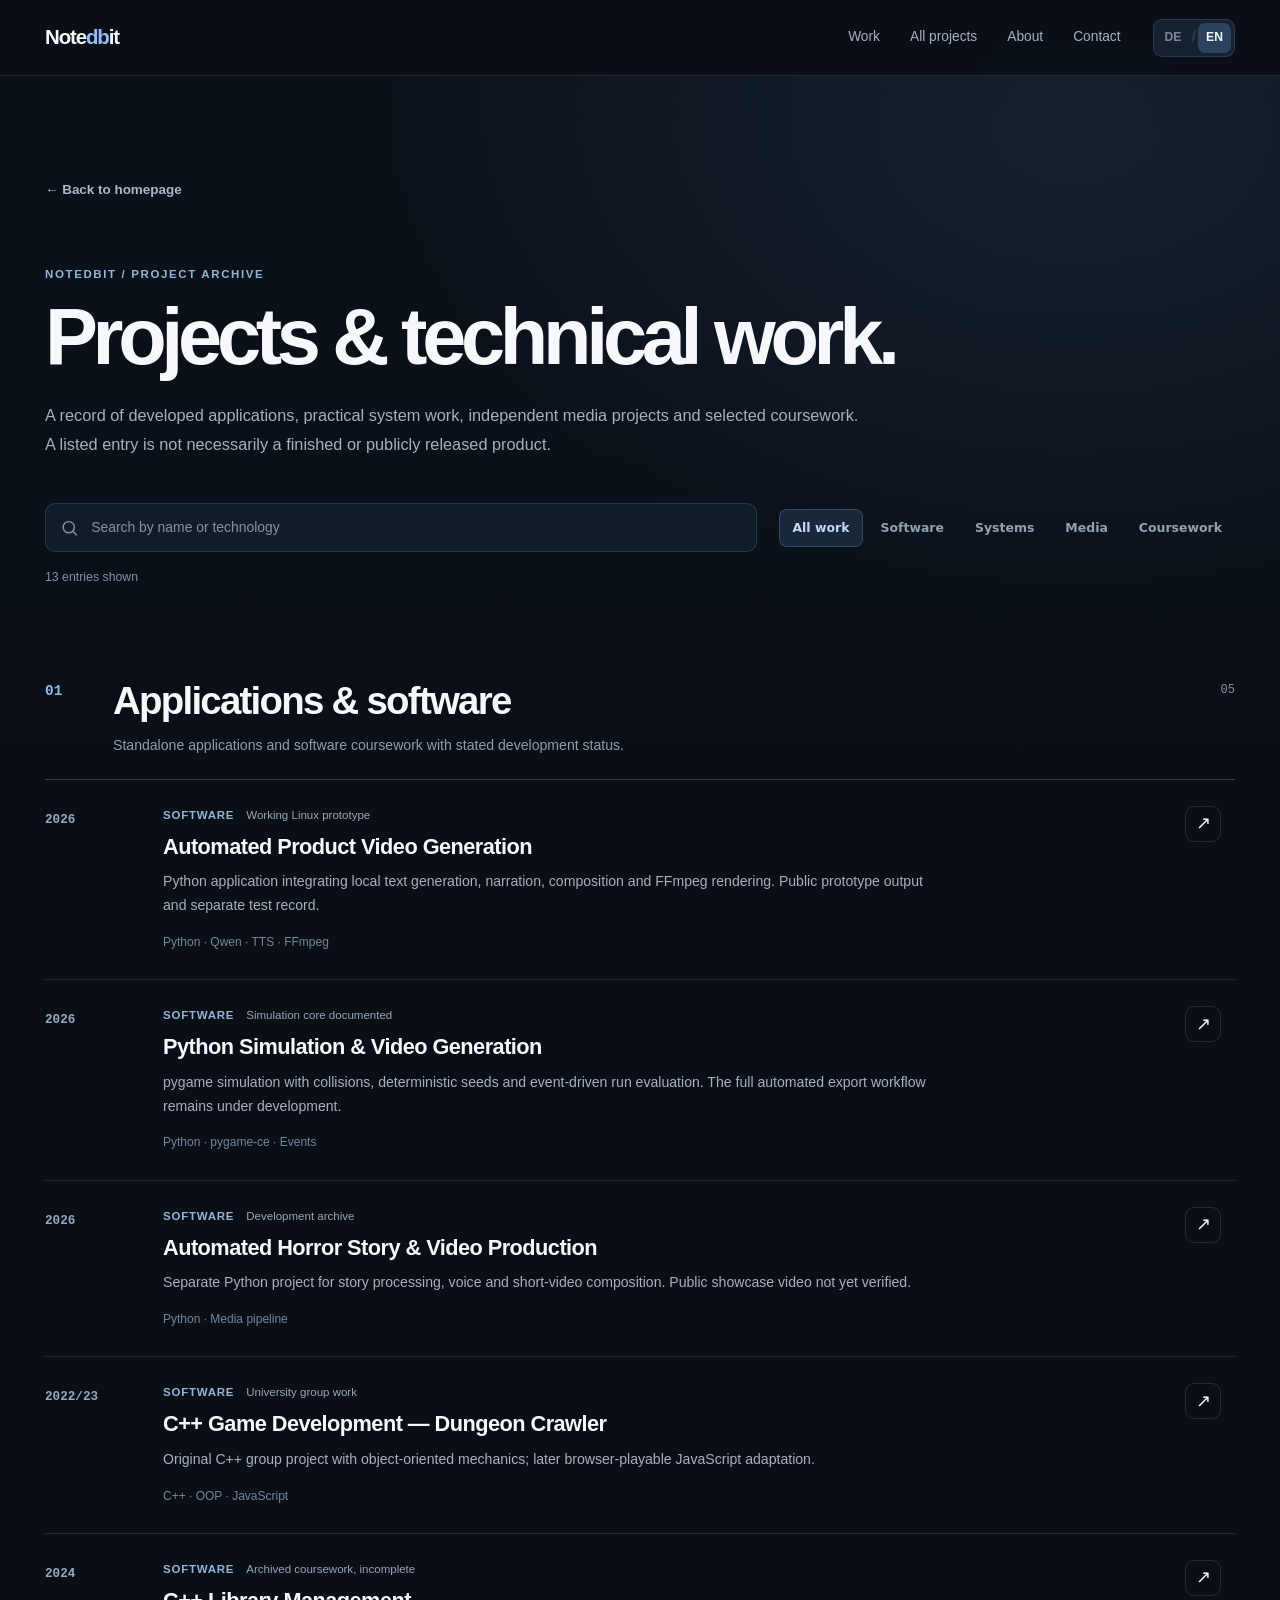
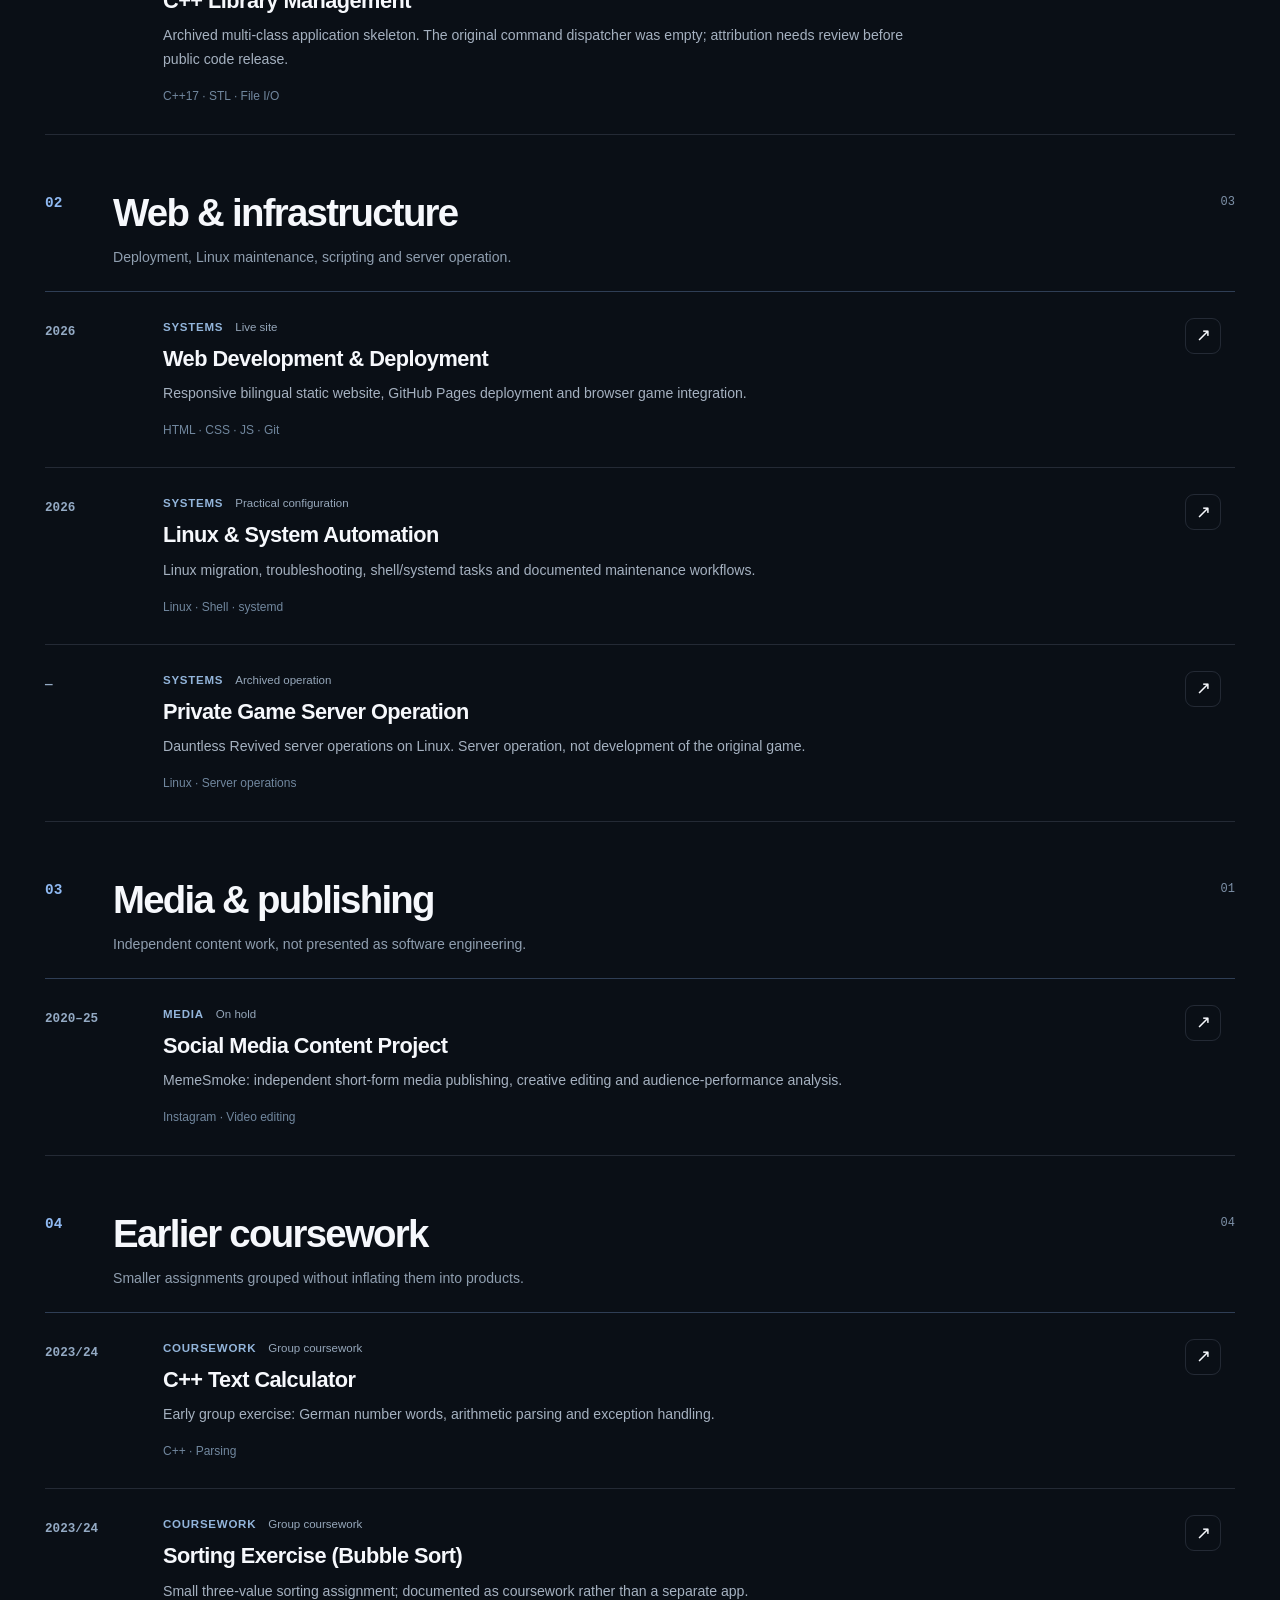
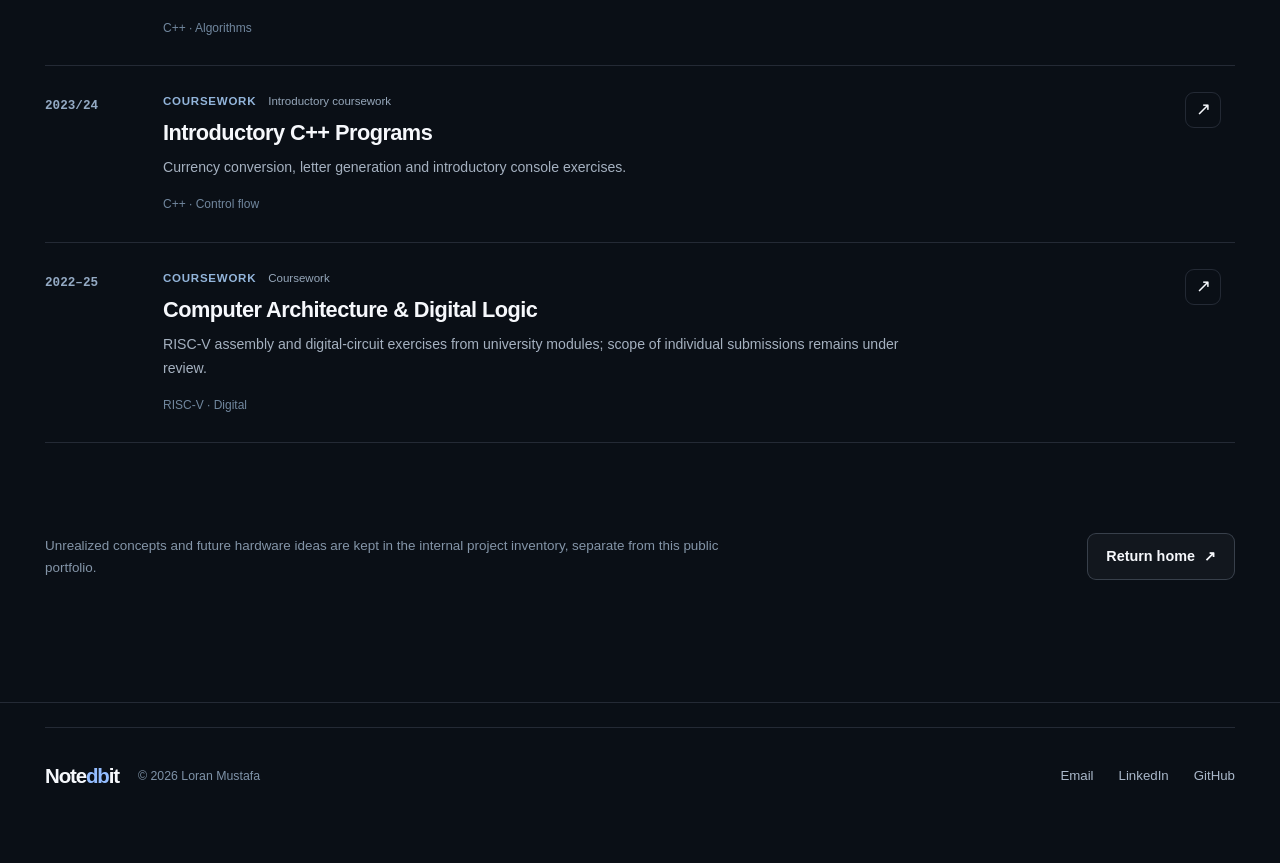
==== projects/index.html @ 2501fd31 "Add files via upload" ====
<!doctype html><html lang="en"><head><meta charset="utf-8"><meta name="viewport" content="width=device-width,initial-scale=1"><title data-de="Projekte &amp; technische Arbeiten — Notedbit">Projects &amp; Technical Work — Notedbit</title><meta name="description" content="Portfolio archive: documented applications, technical system work, media projects and coursework by Loran Mustafa." data-content-de="Portfolioarchiv: dokumentierte Anwendungen, Systemarbeiten, Medienprojekte und Studienübungen von Loran Mustafa."><meta name="theme-color" content="#0a1018"><link rel="canonical" href="https://notedbit.com/projects/"><meta property="og:type" content="website"><meta property="og:title" content="Projects &amp; Technical Work — Notedbit" data-content-de="Projekte &amp; technische Arbeiten — Notedbit"><meta property="og:description" content="Portfolio archive: documented applications, technical system work, media projects and coursework by Loran Mustafa." data-content-de="Portfolioarchiv: dokumentierte Anwendungen, Systemarbeiten, Medienprojekte und Studienübungen von Loran Mustafa."><meta property="og:url" content="https://notedbit.com/projects/"><meta property="og:image" content="https://notedbit.com/assets/og-preview.png"><link rel="icon" type="image/svg+xml" href="../assets/favicon.svg"><link rel="stylesheet" href="../style.css"><script src="../language.js" defer></script><script src="../script.js" defer></script></head><body><a class="skip-link" href="#main-content"><span  data-de="Zum Inhalt springen" >Skip to content</span></a><header class="site-header" data-header><div class="nav-shell shell"><a class="brand wordmark" href="../index.html" aria-label="Notedbit home"><span>Note</span><span class="wordmark-db">db</span><span>it</span></a><button class="nav-toggle" type="button" aria-expanded="false" aria-controls="primary-nav" aria-label="Open navigation" data-nav-toggle><span></span><span></span></button><nav class="site-nav" id="primary-nav" aria-label="Primary navigation"><a href="../index.html#work"><span  data-de="Arbeiten" >Work</span></a><a href="../projects/"><span  data-de="Alle Projekte" >All projects</span></a><a href="../index.html#about"><span  data-de="Über mich" >About</span></a><a href="../index.html#contact"><span  data-de="Kontakt" >Contact</span></a></nav><div class="language-switch" role="group" aria-label="Sprache / Language" data-language-switch><button type="button" data-lang="de" lang="de" aria-label="Deutsch wählen" aria-pressed="false">DE</button><span aria-hidden="true">/</span><button type="button" data-lang="en" lang="en" aria-label="Choose English" aria-pressed="true">EN</button></div></div></header><main id="main-content"><section class="archive-lead shell"><a class="back-link" href="../index.html"><span  data-de="← Zurück zur Startseite" >← Back to homepage</span></a><p class="micro-label">NOTEDBIT / <span  data-de="PROJEKTARCHIV" >PROJECT ARCHIVE</span></p><h1><span  data-de="Projekte &amp; technische Arbeiten." >Projects &amp; technical work.</span></h1><p><span  data-de="Eine Übersicht entwickelter Anwendungen, praktischer Systemarbeiten, eigenständiger Medienprojekte und ausgewählter Studienübungen. Nicht jeder Eintrag ist ein fertiges oder öffentlich veröffentlichtes Produkt." >A record of developed applications, practical system work, independent media projects and selected coursework. A listed entry is not necessarily a finished or publicly released product.</span></p><div class="archive-controls"><label class="archive-search"><span class="sr-only"><span  data-de="Projekte suchen" >Search projects</span></span><svg viewBox="0 0 24 24" aria-hidden="true"><circle cx="11" cy="11" r="7"></circle><path d="m16 16 5 5"></path></svg><input type="search" id="project-search" placeholder="Search by name or technology" data-placeholder-de="Nach Namen oder Technologie suchen" autocomplete="off"></label><div class="archive-filters" role="group" aria-label="Project categories"><button type="button" data-filter="all" aria-pressed="true"><span  data-de="Alle Arbeiten" >All work</span></button><button type="button" data-filter="software" aria-pressed="false">Software</button><button type="button" data-filter="systems" aria-pressed="false"><span  data-de="Systeme" >Systems</span></button><button type="button" data-filter="media" aria-pressed="false"><span  data-de="Medien" >Media</span></button><button type="button" data-filter="coursework" aria-pressed="false"><span  data-de="Studium" >Coursework</span></button></div></div><p class="archive-filter-feedback" aria-live="polite" data-result-count></p></section><div class="shell archive-main"><section class="archive-group" id="software"><div class="archive-group-head"><span>01</span><div><h2><span  data-de="Anwendungen &amp; Software" >Applications &amp; software</span></h2><p><span  data-de="Eigenständige Anwendungen und Software-Studienarbeiten mit kenntlich gemachtem Entwicklungsstand." >Standalone applications and software coursework with stated development status.</span></p></div><span class="archive-count">05</span></div><div class="archive-records"><article class="archive-record" data-category="software" data-search="automated product video generation automatisierte produktvideogenerierung python application integrating local text generation, narration, composition and ffmpeg rendering. public prototype output and separate test record. python-anwendung mit lokaler textgenerierung, vertonung, szenenaufbau und ffmpeg-rendering. öffentlicher prototyp und separater testnachweis. python · qwen · tts · ffmpeg"><div class="archive-record-year">2026</div><div class="archive-record-main"><div class="archive-record-top"><span class="archive-record-category"><span  data-de="SOFTWARE" >SOFTWARE</span></span><span class="archive-record-status"><span  data-de="Funktionsfähiger Linux-Prototyp" >Working Linux prototype</span></span></div><h3><a href="trendingtrove.html"><span  data-de="Automatisierte Produktvideogenerierung" >Automated Product Video Generation</span></a></h3><p><span  data-de="Python-Anwendung mit lokaler Textgenerierung, Vertonung, Szenenaufbau und FFmpeg-Rendering. Öffentlicher Prototyp und separater Testnachweis." >Python application integrating local text generation, narration, composition and FFmpeg rendering. Public prototype output and separate test record.</span></p><small>Python · Qwen · TTS · FFmpeg</small></div><a class="archive-record-link" href="trendingtrove.html" aria-label="Open project details">↗</a></article><article class="archive-record" data-category="software" data-search="python simulation &amp; video generation python-simulationen &amp; videogenerierung pygame simulation with collisions, deterministic seeds and event-driven run evaluation. the full automated export workflow remains under development. pygame-simulation mit kollisionen, reproduzierbaren seeds und ereignisbasierter laufbewertung. der vollständige exportworkflow befindet sich in entwicklung. python · pygame-ce · events"><div class="archive-record-year">2026</div><div class="archive-record-main"><div class="archive-record-top"><span class="archive-record-category"><span  data-de="SOFTWARE" >SOFTWARE</span></span><span class="archive-record-status"><span  data-de="Simulationskern dokumentiert" >Simulation core documented</span></span></div><h3><a href="python-simulations.html"><span  data-de="Python-Simulationen &amp; Videogenerierung" >Python Simulation &amp; Video Generation</span></a></h3><p><span  data-de="pygame-Simulation mit Kollisionen, reproduzierbaren Seeds und ereignisbasierter Laufbewertung. Der vollständige Exportworkflow befindet sich in Entwicklung." >pygame simulation with collisions, deterministic seeds and event-driven run evaluation. The full automated export workflow remains under development.</span></p><small>Python · pygame-ce · Events</small></div><a class="archive-record-link" href="python-simulations.html" aria-label="Open project details">↗</a></article><article class="archive-record" data-category="software" data-search="automated horror story &amp; video production automatisierte horrorstory- &amp; videoproduktion separate python project for story processing, voice and short-video composition. public showcase video not yet verified. separates python-projekt für story-verarbeitung, vertonung und kurze videos. öffentliches beispielvideo bislang nicht verifiziert. python · media pipeline"><div class="archive-record-year">2026</div><div class="archive-record-main"><div class="archive-record-top"><span class="archive-record-category"><span  data-de="SOFTWARE" >SOFTWARE</span></span><span class="archive-record-status"><span  data-de="Entwicklungsarchiv" >Development archive</span></span></div><h3><a href="horror-video-automation.html"><span  data-de="Automatisierte Horrorstory- &amp; Videoproduktion" >Automated Horror Story &amp; Video Production</span></a></h3><p><span  data-de="Separates Python-Projekt für Story-Verarbeitung, Vertonung und kurze Videos. Öffentliches Beispielvideo bislang nicht verifiziert." >Separate Python project for story processing, voice and short-video composition. Public showcase video not yet verified.</span></p><small>Python · Media pipeline</small></div><a class="archive-record-link" href="horror-video-automation.html" aria-label="Open project details">↗</a></article><article class="archive-record" data-category="software" data-search="c++ game development — dungeon crawler c++-spieleentwicklung — dungeon crawler original c++ group project with object-oriented mechanics; later browser-playable javascript adaptation. ursprüngliches c++-gruppenprojekt mit objektorientierten mechaniken; später erstellte, spielbare javascript-adaption. c++ · oop · javascript"><div class="archive-record-year">2022/23</div><div class="archive-record-main"><div class="archive-record-top"><span class="archive-record-category"><span  data-de="SOFTWARE" >SOFTWARE</span></span><span class="archive-record-status"><span  data-de="Universitäre Gruppenarbeit" >University group work</span></span></div><h3><a href="dungeoncrawler.html"><span  data-de="C++-Spieleentwicklung — Dungeon Crawler" >C++ Game Development — Dungeon Crawler</span></a></h3><p><span  data-de="Ursprüngliches C++-Gruppenprojekt mit objektorientierten Mechaniken; später erstellte, spielbare JavaScript-Adaption." >Original C++ group project with object-oriented mechanics; later browser-playable JavaScript adaptation.</span></p><small>C++ · OOP · JavaScript</small></div><a class="archive-record-link" href="dungeoncrawler.html" aria-label="Open project details">↗</a></article><article class="archive-record" data-category="software" data-search="c++ library management c++-bibliotheksverwaltung archived multi-class application skeleton. the original command dispatcher was empty; attribution needs review before public code release. archivierter anwendungsentwurf mit mehreren klassen. die ursprüngliche befehlsverarbeitung war leer; urheberschaft vor codefreigabe klären. c++17 · stl · file i/o"><div class="archive-record-year">2024</div><div class="archive-record-main"><div class="archive-record-top"><span class="archive-record-category"><span  data-de="SOFTWARE" >SOFTWARE</span></span><span class="archive-record-status"><span  data-de="Archivierte Studienarbeit, unvollständig" >Archived coursework, incomplete</span></span></div><h3><a href="library-management.html"><span  data-de="C++-Bibliotheksverwaltung" >C++ Library Management</span></a></h3><p><span  data-de="Archivierter Anwendungsentwurf mit mehreren Klassen. Die ursprüngliche Befehlsverarbeitung war leer; Urheberschaft vor Codefreigabe klären." >Archived multi-class application skeleton. The original command dispatcher was empty; attribution needs review before public code release.</span></p><small>C++17 · STL · File I/O</small></div><a class="archive-record-link" href="library-management.html" aria-label="Open project details">↗</a></article></div></section><section class="archive-group" id="systems"><div class="archive-group-head"><span>02</span><div><h2><span  data-de="Web &amp; Infrastruktur" >Web &amp; infrastructure</span></h2><p><span  data-de="Bereitstellung, Linux-Wartung, Skripte und Serverbetrieb." >Deployment, Linux maintenance, scripting and server operation.</span></p></div><span class="archive-count">03</span></div><div class="archive-records"><article class="archive-record" data-category="systems" data-search="web development &amp; deployment webentwicklung &amp; bereitstellung responsive bilingual static website, github pages deployment and browser game integration. responsive zweisprachige statische website, github-pages-bereitstellung und integration eines browserspiels. html · css · js · git"><div class="archive-record-year">2026</div><div class="archive-record-main"><div class="archive-record-top"><span class="archive-record-category"><span  data-de="SYSTEME" >SYSTEMS</span></span><span class="archive-record-status"><span  data-de="Veröffentlichte Website" >Live site</span></span></div><h3><a href="web-development.html"><span  data-de="Webentwicklung &amp; Bereitstellung" >Web Development &amp; Deployment</span></a></h3><p><span  data-de="Responsive zweisprachige statische Website, GitHub-Pages-Bereitstellung und Integration eines Browserspiels." >Responsive bilingual static website, GitHub Pages deployment and browser game integration.</span></p><small>HTML · CSS · JS · Git</small></div><a class="archive-record-link" href="web-development.html" aria-label="Open project details">↗</a></article><article class="archive-record" data-category="systems" data-search="linux &amp; system automation linux &amp; systemautomatisierung linux migration, troubleshooting, shell/systemd tasks and documented maintenance workflows. linux-migration, fehlerdiagnose, shell-/systemd-aufgaben und dokumentierte wartungsabläufe. linux · shell · systemd"><div class="archive-record-year">2026</div><div class="archive-record-main"><div class="archive-record-top"><span class="archive-record-category"><span  data-de="SYSTEME" >SYSTEMS</span></span><span class="archive-record-status"><span  data-de="Praktische Konfiguration" >Practical configuration</span></span></div><h3><a href="linux-automation.html"><span  data-de="Linux &amp; Systemautomatisierung" >Linux &amp; System Automation</span></a></h3><p><span  data-de="Linux-Migration, Fehlerdiagnose, Shell-/systemd-Aufgaben und dokumentierte Wartungsabläufe." >Linux migration, troubleshooting, shell/systemd tasks and documented maintenance workflows.</span></p><small>Linux · Shell · systemd</small></div><a class="archive-record-link" href="linux-automation.html" aria-label="Open project details">↗</a></article><article class="archive-record" data-category="systems" data-search="private game server operation betrieb eines privaten gameservers dauntless revived server operations on linux. server operation, not development of the original game. dauntless-revived-serverbetrieb unter linux. serveradministration, keine entwicklung des ursprünglichen spiels. linux · server operations"><div class="archive-record-year">—</div><div class="archive-record-main"><div class="archive-record-top"><span class="archive-record-category"><span  data-de="SYSTEME" >SYSTEMS</span></span><span class="archive-record-status"><span  data-de="Archivierter Betrieb" >Archived operation</span></span></div><h3><a href="linux-automation.html#server"><span  data-de="Betrieb eines privaten Gameservers" >Private Game Server Operation</span></a></h3><p><span  data-de="Dauntless-Revived-Serverbetrieb unter Linux. Serveradministration, keine Entwicklung des ursprünglichen Spiels." >Dauntless Revived server operations on Linux. Server operation, not development of the original game.</span></p><small>Linux · Server operations</small></div><a class="archive-record-link" href="linux-automation.html#server" aria-label="Open project details">↗</a></article></div></section><section class="archive-group" id="media"><div class="archive-group-head"><span>03</span><div><h2><span  data-de="Medien &amp; Veröffentlichung" >Media &amp; publishing</span></h2><p><span  data-de="Eigenständige Medienarbeit, nicht als Softwareentwicklung dargestellt." >Independent content work, not presented as software engineering.</span></p></div><span class="archive-count">01</span></div><div class="archive-records"><article class="archive-record" data-category="media" data-search="social media content project social-media-projekt memesmoke: independent short-form media publishing, creative editing and audience-performance analysis. memesmoke: eigenständige kurzvideo-veröffentlichungen, bearbeitung und auswertung der reichweite. instagram · video editing"><div class="archive-record-year">2020–25</div><div class="archive-record-main"><div class="archive-record-top"><span class="archive-record-category"><span  data-de="MEDIEN" >MEDIA</span></span><span class="archive-record-status"><span  data-de="Pausiert" >On hold</span></span></div><h3><a href="media-project.html"><span  data-de="Social-Media-Projekt" >Social Media Content Project</span></a></h3><p><span  data-de="MemeSmoke: eigenständige Kurzvideo-Veröffentlichungen, Bearbeitung und Auswertung der Reichweite." >MemeSmoke: independent short-form media publishing, creative editing and audience-performance analysis.</span></p><small>Instagram · Video editing</small></div><a class="archive-record-link" href="media-project.html" aria-label="Open project details">↗</a></article></div></section><section class="archive-group" id="coursework"><div class="archive-group-head"><span>04</span><div><h2><span  data-de="Frühere Studienarbeiten" >Earlier coursework</span></h2><p><span  data-de="Kleinere Aufgaben, die nicht zu Softwareprodukten aufgebläht werden." >Smaller assignments grouped without inflating them into products.</span></p></div><span class="archive-count">04</span></div><div class="archive-records"><article class="archive-record" data-category="coursework" data-search="c++ text calculator c++-textrechner early group exercise: german number words, arithmetic parsing and exception handling. frühe gruppenübung: deutsche zahlwörter, rechen-parsing und fehlerbehandlung. c++ · parsing"><div class="archive-record-year">2023/24</div><div class="archive-record-main"><div class="archive-record-top"><span class="archive-record-category"><span  data-de="STUDIUM" >COURSEWORK</span></span><span class="archive-record-status"><span  data-de="Gruppenarbeit" >Group coursework</span></span></div><h3><a href="coursework.html#cpp"><span  data-de="C++-Textrechner" >C++ Text Calculator</span></a></h3><p><span  data-de="Frühe Gruppenübung: deutsche Zahlwörter, Rechen-Parsing und Fehlerbehandlung." >Early group exercise: German number words, arithmetic parsing and exception handling.</span></p><small>C++ · Parsing</small></div><a class="archive-record-link" href="coursework.html#cpp" aria-label="Open project details">↗</a></article><article class="archive-record" data-category="coursework" data-search="sorting exercise (bubble sort) sortierübung (bubble sort) small three-value sorting assignment; documented as coursework rather than a separate app. kleine sortieraufgabe für drei werte; als studienübung und nicht als eigenständige app dokumentiert. c++ · algorithms"><div class="archive-record-year">2023/24</div><div class="archive-record-main"><div class="archive-record-top"><span class="archive-record-category"><span  data-de="STUDIUM" >COURSEWORK</span></span><span class="archive-record-status"><span  data-de="Gruppenarbeit" >Group coursework</span></span></div><h3><a href="coursework.html#cpp"><span  data-de="Sortierübung (Bubble Sort)" >Sorting Exercise (Bubble Sort)</span></a></h3><p><span  data-de="Kleine Sortieraufgabe für drei Werte; als Studienübung und nicht als eigenständige App dokumentiert." >Small three-value sorting assignment; documented as coursework rather than a separate app.</span></p><small>C++ · Algorithms</small></div><a class="archive-record-link" href="coursework.html#cpp" aria-label="Open project details">↗</a></article><article class="archive-record" data-category="coursework" data-search="introductory c++ programs c++-einführungsprogramme currency conversion, letter generation and introductory console exercises. währungsumrechnung, briefgenerierung und einfache konsolenübungen. c++ · control flow"><div class="archive-record-year">2023/24</div><div class="archive-record-main"><div class="archive-record-top"><span class="archive-record-category"><span  data-de="STUDIUM" >COURSEWORK</span></span><span class="archive-record-status"><span  data-de="Einführende Studienarbeit" >Introductory coursework</span></span></div><h3><a href="coursework.html#cpp"><span  data-de="C++-Einführungsprogramme" >Introductory C++ Programs</span></a></h3><p><span  data-de="Währungsumrechnung, Briefgenerierung und einfache Konsolenübungen." >Currency conversion, letter generation and introductory console exercises.</span></p><small>C++ · Control flow</small></div><a class="archive-record-link" href="coursework.html#cpp" aria-label="Open project details">↗</a></article><article class="archive-record" data-category="coursework" data-search="computer architecture &amp; digital logic rechnerarchitektur &amp; digitale logik risc-v assembly and digital-circuit exercises from university modules; scope of individual submissions remains under review. risc-v-assembly und digitalschaltungen aus dem studium; umfang einzelner abgaben noch in prüfung. risc-v · digital"><div class="archive-record-year">2022–25</div><div class="archive-record-main"><div class="archive-record-top"><span class="archive-record-category"><span  data-de="STUDIUM" >COURSEWORK</span></span><span class="archive-record-status"><span  data-de="Studienübungen" >Coursework</span></span></div><h3><a href="coursework.html#hardware"><span  data-de="Rechnerarchitektur &amp; Digitale Logik" >Computer Architecture &amp; Digital Logic</span></a></h3><p><span  data-de="RISC-V-Assembly und Digitalschaltungen aus dem Studium; Umfang einzelner Abgaben noch in Prüfung." >RISC-V assembly and digital-circuit exercises from university modules; scope of individual submissions remains under review.</span></p><small>RISC-V · Digital</small></div><a class="archive-record-link" href="coursework.html#hardware" aria-label="Open project details">↗</a></article></div></section></div><div class="shell archive-closing"><p><span  data-de="Noch nicht umgesetzte Konzepte und künftige Hardwareideen bleiben im internen Projektinventar und werden getrennt vom öffentlichen Portfolio geführt." >Unrealized concepts and future hardware ideas are kept in the internal project inventory, separate from this public portfolio.</span></p><a class="button button-secondary" href="../index.html"><span  data-de="Zur Startseite" >Return home</span><span aria-hidden="true">↗</span></a></div></main><footer class="site-footer portfolio-footer"><div class="footer-shell shell"><div class="footer-identity"><a class="brand wordmark" href="../index.html" aria-label="Notedbit home"><span>Note</span><span class="wordmark-db">db</span><span>it</span></a><p>© <span data-year>2026</span> Loran Mustafa</p></div><div class="footer-meta"><a href="mailto:loran@notedbit.com">Email</a><a href="https://www.linkedin.com/in/loran-mustafa" target="_blank" rel="noopener noreferrer">LinkedIn</a><a href="https://github.com/notedbit" target="_blank" rel="noopener noreferrer">GitHub</a></div></div></footer><script src="../archive.js" defer></script></body></html>
---- style.css ----
/* ------------------------------
   Notedbit — base
------------------------------ */

:root {
  --bg: #0b0d10;
  --bg-elevated: #0f1216;
  --surface: #12161b;
  --surface-2: #171c22;
  --surface-3: #1c2229;
  --text: #f2f4f7;
  --text-soft: #b9c0c9;
  --muted: #7f8894;
  --border: rgba(255, 255, 255, 0.09);
  --border-strong: rgba(255, 255, 255, 0.15);
  --accent: #8bb8ff;
  --accent-soft: rgba(139, 184, 255, 0.13);
  --accent-glow: rgba(139, 184, 255, 0.16);
  --success: #78d7a6;
  --shadow: 0 28px 80px rgba(0, 0, 0, 0.35);
  --radius-sm: 12px;
  --radius-md: 18px;
  --radius-lg: 28px;
  --max-width: 1180px;
  --header-height: 72px;
  --transition: 180ms ease;
}

*,
*::before,
*::after {
  box-sizing: border-box;
}

html {
  scroll-behavior: smooth;
  scroll-padding-top: calc(var(--header-height) + 24px);
}

body {
  margin: 0;
  min-width: 320px;
  overflow-x: hidden;
  background:
    radial-gradient(circle at 50% -10%, rgba(103, 142, 205, 0.09), transparent 38rem),
    var(--bg);
  color: var(--text);
  font-family:
    Inter,
    ui-sans-serif,
    -apple-system,
    BlinkMacSystemFont,
    "Segoe UI",
    sans-serif;
  font-size: 16px;
  line-height: 1.6;
  text-rendering: optimizeLegibility;
  -webkit-font-smoothing: antialiased;
}

body.nav-open {
  overflow: hidden;
}

a {
  color: inherit;
  text-decoration: none;
}

button,
a {
  -webkit-tap-highlight-color: transparent;
}

button {
  font: inherit;
}

img,
svg {
  display: block;
  max-width: 100%;
}

::selection {
  background: rgba(139, 184, 255, 0.26);
  color: var(--text);
}

:focus-visible {
  outline: 2px solid var(--accent);
  outline-offset: 4px;
}

.skip-link {
  position: fixed;
  top: 12px;
  left: 12px;
  z-index: 999;
  padding: 10px 14px;
  border-radius: 10px;
  background: var(--text);
  color: var(--bg);
  transform: translateY(-160%);
  transition: transform var(--transition);
}

.skip-link:focus {
  transform: translateY(0);
}

/* ------------------------------
   Shared layout
------------------------------ */

.section-shell,
.nav-shell,
.footer-shell {
  width: min(calc(100% - 40px), var(--max-width));
  margin-inline: auto;
}

.section-shell {
  padding-block: 112px;
}

.section-heading {
  display: grid;
  grid-template-columns: minmax(0, 1fr) minmax(300px, 480px);
  align-items: end;
  gap: 56px;
  margin-bottom: 48px;
}

.section-heading.compact {
  display: block;
  margin-bottom: 0;
}

.section-heading h2,
.contact-card h2 {
  margin: 0;
  font-size: clamp(2rem, 4vw, 3.55rem);
  line-height: 1.03;
  letter-spacing: -0.05em;
  font-weight: 650;
}

.section-heading > p,
.contact-card p,
.about-copy p {
  color: var(--text-soft);
}

.section-heading > p {
  margin: 0;
}

.section-kicker {
  margin: 0 0 12px;
  color: var(--muted);
  font-size: 0.76rem;
  font-weight: 700;
  letter-spacing: 0.14em;
  text-transform: uppercase;
}

.status-dot {
  width: 7px;
  height: 7px;
  border-radius: 50%;
  background: var(--success);
  box-shadow: 0 0 0 5px rgba(120, 215, 166, 0.08);
}

/* ------------------------------
   Header
------------------------------ */

.site-header {
  position: sticky;
  top: 0;
  z-index: 100;
  height: var(--header-height);
  border-bottom: 1px solid transparent;
  background: rgba(11, 13, 16, 0.7);
  backdrop-filter: blur(18px);
  -webkit-backdrop-filter: blur(18px);
  transition:
    border-color var(--transition),
    background var(--transition);
}

.site-header.is-scrolled {
  border-color: var(--border);
  background: rgba(11, 13, 16, 0.9);
}

.nav-shell {
  height: 100%;
  display: flex;
  align-items: center;
  justify-content: space-between;
}

.brand {
  display: inline-flex;
  align-items: center;
  gap: 10px;
  font-size: 0.98rem;
  font-weight: 680;
  letter-spacing: -0.02em;
}

.brand-mark {
  width: 29px;
  height: 29px;
  display: grid;
  place-items: center;
  border: 1px solid var(--border-strong);
  border-radius: 9px;
  background:
    linear-gradient(145deg, rgba(255, 255, 255, 0.06), transparent 60%),
    var(--surface-2);
  color: var(--text);
  font-size: 0.8rem;
  font-weight: 750;
  box-shadow: inset 0 1px rgba(255, 255, 255, 0.07);
}

.site-nav {
  display: flex;
  align-items: center;
  gap: 5px;
}

.site-nav > a {
  display: inline-flex;
  align-items: center;
  gap: 6px;
  padding: 9px 12px;
  border-radius: 10px;
  color: var(--text-soft);
  font-size: 0.9rem;
  transition:
    color var(--transition),
    background var(--transition);
}

.site-nav > a:hover {
  color: var(--text);
  background: rgba(255, 255, 255, 0.05);
}

.site-nav svg {
  width: 13px;
  height: 13px;
  fill: none;
  stroke: currentColor;
  stroke-width: 1.7;
  stroke-linecap: round;
  stroke-linejoin: round;
}

.site-nav .nav-contact {
  margin-left: 5px;
  border: 1px solid var(--border);
  background: rgba(255, 255, 255, 0.035);
  color: var(--text);
}

.nav-toggle {
  display: none;
  width: 42px;
  height: 42px;
  padding: 0;
  border: 1px solid var(--border);
  border-radius: 11px;
  background: var(--surface);
  color: var(--text);
  cursor: pointer;
}

.nav-toggle span {
  position: absolute;
  width: 16px;
  height: 1.5px;
  background: currentColor;
  transition:
    transform var(--transition),
    opacity var(--transition);
}

.nav-toggle span:first-child {
  transform: translateY(-3px);
}

.nav-toggle span:last-child {
  transform: translateY(3px);
}

.nav-toggle[aria-expanded="true"] span:first-child {
  transform: rotate(45deg);
}

.nav-toggle[aria-expanded="true"] span:last-child {
  transform: rotate(-45deg);
}

/* ------------------------------
   Hero
------------------------------ */

.hero {
  min-height: calc(100svh - var(--header-height));
  display: grid;
  grid-template-columns: minmax(0, 1.05fr) minmax(360px, 0.95fr);
  align-items: center;
  gap: 80px;
  padding-top: 96px;
  padding-bottom: 104px;
}

.eyebrow {
  display: inline-flex;
  align-items: center;
  gap: 10px;
  margin-bottom: 22px;
  color: var(--text-soft);
  font-size: 0.78rem;
  font-weight: 650;
  letter-spacing: 0.08em;
  text-transform: uppercase;
}

.hero h1 {
  max-width: 820px;
  margin: 0;
  font-size: clamp(3.7rem, 7.3vw, 7rem);
  font-weight: 660;
  line-height: 0.94;
  letter-spacing: -0.067em;
}

.hero-muted {
  display: block;
  color: #aeb7c2;
}

.hero-intro {
  max-width: 650px;
  margin: 30px 0 0;
  color: var(--text-soft);
  font-size: clamp(1rem, 1.4vw, 1.12rem);
}

.hero-actions,
.project-links,
.contact-actions {
  display: flex;
  flex-wrap: wrap;
  gap: 12px;
}

.hero-actions {
  margin-top: 34px;
}

.button {
  min-height: 44px;
  display: inline-flex;
  align-items: center;
  justify-content: center;
  gap: 9px;
  padding: 0 16px;
  border: 1px solid var(--border);
  border-radius: 12px;
  font-size: 0.9rem;
  font-weight: 650;
  transition:
    transform var(--transition),
    border-color var(--transition),
    background var(--transition),
    color var(--transition);
}

.button:hover {
  transform: translateY(-1px);
}

.button svg {
  width: 16px;
  height: 16px;
  fill: none;
  stroke: currentColor;
  stroke-width: 1.8;
  stroke-linecap: round;
  stroke-linejoin: round;
}

.button .github-icon {
  fill: currentColor;
  stroke: none;
}

.button-primary {
  border-color: rgba(255, 255, 255, 0.8);
  background: var(--text);
  color: #0b0d10;
}

.button-primary:hover {
  background: #ffffff;
}

.button-secondary {
  background: rgba(255, 255, 255, 0.035);
  color: var(--text);
}

.button-secondary:hover {
  border-color: var(--border-strong);
  background: rgba(255, 255, 255, 0.06);
}

.hero-visual {
  position: relative;
  min-height: 490px;
  display: grid;
  place-items: center;
  isolation: isolate;
}

.visual-grid {
  position: absolute;
  inset: 1% -12% -2%;
  z-index: -2;
  opacity: 0.55;
  background-image:
    linear-gradient(rgba(255,255,255,.045) 1px, transparent 1px),
    linear-gradient(90deg, rgba(255,255,255,.045) 1px, transparent 1px);
  background-size: 34px 34px;
  mask-image: radial-gradient(circle at center, #000 20%, transparent 72%);
  -webkit-mask-image: radial-gradient(circle at center, #000 20%, transparent 72%);
}

.hero-visual::before {
  content: "";
  position: absolute;
  width: 420px;
  height: 420px;
  border-radius: 50%;
  z-index: -1;
  background: radial-gradient(circle, var(--accent-glow), transparent 68%);
  filter: blur(3px);
}

.terminal-card {
  width: min(100%, 500px);
  overflow: hidden;
  border: 1px solid var(--border-strong);
  border-radius: 22px;
  background:
    linear-gradient(180deg, rgba(255, 255, 255, 0.025), transparent 20%),
    rgba(18, 22, 27, 0.94);
  box-shadow:
    var(--shadow),
    inset 0 1px rgba(255, 255, 255, 0.05);
}

.terminal-topbar,
.terminal-footer {
  display: flex;
  align-items: center;
  justify-content: space-between;
}

.terminal-topbar {
  height: 52px;
  padding: 0 18px;
  border-bottom: 1px solid var(--border);
  color: var(--muted);
  font-size: 0.77rem;
}

.window-dots {
  display: inline-flex;
  gap: 6px;
}

.window-dots span {
  width: 7px;
  height: 7px;
  border-radius: 50%;
  background: #58616c;
}

.window-dots span:nth-child(2) {
  opacity: 0.72;
}

.window-dots span:nth-child(3) {
  opacity: 0.48;
}

.terminal-content {
  display: grid;
  gap: 2px;
  padding: 28px 24px 30px;
  font-family:
    "SFMono-Regular",
    Consolas,
    "Liberation Mono",
    monospace;
}

.terminal-content p {
  display: grid;
  grid-template-columns: 84px 1fr;
  gap: 16px;
  margin: 0;
  padding: 10px 0;
  border-bottom: 1px dashed rgba(255, 255, 255, 0.06);
  color: #d6dbe1;
  font-size: 0.8rem;
}

.terminal-content p:last-child {
  border-bottom: 0;
}

.terminal-key {
  color: var(--muted);
}

.live-label {
  color: var(--success);
}

.terminal-footer {
  padding: 13px 18px;
  border-top: 1px solid var(--border);
  color: var(--muted);
  font-size: 0.72rem;
}

.terminal-pulse {
  width: 6px;
  height: 6px;
  border-radius: 50%;
  background: var(--accent);
  box-shadow: 0 0 0 5px var(--accent-soft);
}

.floating-note {
  position: absolute;
  width: 178px;
  padding: 14px 15px;
  border: 1px solid var(--border);
  border-radius: 15px;
  background: rgba(23, 28, 34, 0.9);
  box-shadow: 0 16px 35px rgba(0, 0, 0, 0.24);
  backdrop-filter: blur(12px);
}

.floating-note span {
  color: var(--muted);
  font-size: 0.68rem;
  font-weight: 700;
  letter-spacing: 0.1em;
}

.floating-note p {
  margin: 5px 0 0;
  color: var(--text-soft);
  font-size: 0.78rem;
  line-height: 1.45;
}

.floating-note-a {
  top: 36px;
  right: -28px;
}

.floating-note-b {
  left: -32px;
  bottom: 28px;
}

/* ------------------------------
   Projects
------------------------------ */

.projects-section {
  border-top: 1px solid var(--border);
}

.project-card {
  overflow: hidden;
  display: grid;
  grid-template-columns: minmax(0, 1.15fr) minmax(300px, 0.85fr);
  min-height: 530px;
  border: 1px solid var(--border);
  border-radius: var(--radius-lg);
  background:
    linear-gradient(145deg, rgba(255, 255, 255, 0.025), transparent 40%),
    var(--surface);
  box-shadow: 0 18px 50px rgba(0, 0, 0, 0.18);
  transition:
    transform 240ms ease,
    border-color 240ms ease,
    box-shadow 240ms ease;
}

.project-card:hover {
  transform: translateY(-3px);
  border-color: var(--border-strong);
  box-shadow: 0 28px 70px rgba(0, 0, 0, 0.26);
}

.project-preview {
  position: relative;
  min-height: 100%;
  display: grid;
  place-items: center;
  padding: 42px;
  overflow: hidden;
  background:
    linear-gradient(rgba(255, 255, 255, 0.035) 1px, transparent 1px),
    linear-gradient(90deg, rgba(255, 255, 255, 0.035) 1px, transparent 1px),
    radial-gradient(circle at 50% 35%, rgba(139, 184, 255, 0.14), transparent 46%),
    #0e1115;
  background-size: 28px 28px, 28px 28px, auto, auto;
}

.project-preview::after {
  content: "";
  position: absolute;
  inset: 0;
  pointer-events: none;
  background: linear-gradient(180deg, transparent 55%, rgba(11, 13, 16, 0.22));
}

.preview-browser {
  width: min(100%, 560px);
  overflow: hidden;
  border: 1px solid rgba(255, 255, 255, 0.14);
  border-radius: 18px;
  background: #101419;
  box-shadow: 0 24px 70px rgba(0, 0, 0, 0.42);
  transform: rotate(-1.2deg);
  transition: transform 260ms ease;
}

.project-card:hover .preview-browser {
  transform: rotate(0deg) scale(1.012);
}

.preview-toolbar {
  height: 42px;
  display: grid;
  grid-template-columns: auto 1fr auto;
  align-items: center;
  gap: 14px;
  padding: 0 14px;
  border-bottom: 1px solid var(--border);
  background: #151a20;
}

.preview-url {
  justify-self: center;
  width: min(70%, 220px);
  padding: 5px 12px;
  border: 1px solid rgba(255, 255, 255, 0.06);
  border-radius: 8px;
  background: rgba(255, 255, 255, 0.03);
  color: #77818d;
  font-family: monospace;
  font-size: 0.64rem;
  text-align: center;
}

.preview-page {
  min-height: 315px;
  padding: 24px;
}

.preview-nav {
  display: flex;
  align-items: center;
  gap: 13px;
}

.preview-nav span:not(.preview-logo) {
  width: 34px;
  height: 4px;
  border-radius: 999px;
  background: #343b44;
}

.preview-logo {
  width: 17px;
  height: 17px;
  margin-right: auto;
  border: 1px solid #3c4651;
  border-radius: 5px;
  background: #1c2229;
}

.preview-hero {
  padding: 62px 0 44px;
}

.preview-label,
.preview-title,
.preview-copy {
  border-radius: 999px;
  background: #313944;
}

.preview-label {
  width: 76px;
  height: 6px;
  margin-bottom: 17px;
  background: #54667b;
}

.preview-title {
  height: 20px;
  margin-bottom: 8px;
  background: #e3e7eb;
}

.preview-title-long {
  width: 76%;
}

.preview-title-short {
  width: 58%;
}

.preview-copy {
  width: 64%;
  height: 6px;
  margin-top: 19px;
  background: #48515c;
}

.preview-copy-short {
  width: 48%;
  margin-top: 7px;
}

.preview-card-row {
  display: grid;
  grid-template-columns: 1.15fr 0.85fr;
  gap: 10px;
}

.preview-mini-card {
  height: 76px;
  border: 1px solid #2b333c;
  border-radius: 10px;
  background: #171d23;
}

.preview-mini-card-muted {
  opacity: 0.62;
}

.project-content {
  display: flex;
  flex-direction: column;
  justify-content: space-between;
  gap: 26px;
  padding: 38px 36px;
}

.project-topline {
  display: flex;
  align-items: center;
  justify-content: space-between;
}

.project-index {
  color: var(--muted);
  font-family: monospace;
  font-size: 0.74rem;
}

.project-status {
  display: inline-flex;
  align-items: center;
  gap: 9px;
  color: var(--text-soft);
  font-size: 0.76rem;
}

.project-content h3 {
  margin: 0 0 14px;
  font-size: clamp(2rem, 3.3vw, 3rem);
  line-height: 1;
  letter-spacing: -0.05em;
}

.project-description {
  max-width: 520px;
  margin: 0;
  color: var(--text-soft);
}

.tag-list,
.tools-list {
  margin: 0;
  padding: 0;
  list-style: none;
}

.tag-list {
  display: flex;
  flex-wrap: wrap;
  gap: 8px;
}

.tag-list li {
  padding: 7px 10px;
  border: 1px solid var(--border);
  border-radius: 999px;
  background: rgba(255, 255, 255, 0.025);
  color: var(--muted);
  font-size: 0.74rem;
}

.text-link {
  display: inline-flex;
  align-items: center;
  gap: 7px;
  color: var(--text);
  font-size: 0.86rem;
  font-weight: 650;
}

.text-link svg {
  width: 14px;
  height: 14px;
  fill: none;
  stroke: currentColor;
  stroke-width: 1.7;
  stroke-linecap: round;
  stroke-linejoin: round;
  transition: transform var(--transition);
}

.text-link:hover svg {
  transform: translate(2px, -2px);
}

.muted-link {
  color: var(--text-soft);
}

/* ------------------------------
   About / Tools
------------------------------ */

.about-section {
  border-top: 1px solid var(--border);
}

.about-grid {
  display: grid;
  grid-template-columns: 0.95fr 1.05fr;
  gap: 96px;
  align-items: start;
}

.about-copy {
  max-width: 650px;
}

.about-copy p {
  margin: 0 0 20px;
  font-size: clamp(1.02rem, 1.45vw, 1.13rem);
}

.tools-panel {
  margin-top: 72px;
  padding: 30px;
  display: grid;
  grid-template-columns: 0.8fr 1.2fr;
  gap: 56px;
  border: 1px solid var(--border);
  border-radius: var(--radius-md);
  background: rgba(255, 255, 255, 0.018);
}

.tools-note {
  margin: 0;
  color: var(--muted);
  font-size: 0.88rem;
}

.tools-list {
  display: grid;
  grid-template-columns: repeat(5, minmax(0, 1fr));
  gap: 10px;
}

.tools-list li {
  min-width: 0;
  display: flex;
  flex-direction: column;
  gap: 14px;
  padding: 16px;
  border: 1px solid var(--border);
  border-radius: 14px;
  background: var(--surface);
  transition:
    border-color var(--transition),
    background var(--transition);
}

.tools-list li:hover {
  border-color: var(--border-strong);
  background: var(--surface-2);
}

.tool-icon {
  width: 31px;
  height: 31px;
  display: grid;
  place-items: center;
  border: 1px solid var(--border);
  border-radius: 9px;
  background: #0e1115;
  color: var(--text-soft);
  font-family: monospace;
  font-size: 0.64rem;
  font-weight: 700;
}

.tools-list li > span:last-child {
  overflow: hidden;
  color: var(--text-soft);
  font-size: 0.82rem;
  text-overflow: ellipsis;
}

/* ------------------------------
   Contact
------------------------------ */

.contact-section {
  padding-top: 56px;
}

.contact-card {
  position: relative;
  overflow: hidden;
  display: grid;
  grid-template-columns: 1fr auto;
  align-items: end;
  gap: 52px;
  padding: clamp(32px, 5vw, 58px);
  border: 1px solid var(--border-strong);
  border-radius: var(--radius-lg);
  background:
    radial-gradient(circle at 80% 20%, rgba(139, 184, 255, 0.11), transparent 28rem),
    var(--surface);
}

.contact-card::after {
  content: "";
  position: absolute;
  inset: 0;
  z-index: 0;
  opacity: 0.55;
  pointer-events: none;
  background-image:
    linear-gradient(rgba(255,255,255,.035) 1px, transparent 1px),
    linear-gradient(90deg, rgba(255,255,255,.035) 1px, transparent 1px);
  background-size: 32px 32px;
  mask-image: linear-gradient(90deg, transparent 18%, #000);
  -webkit-mask-image: linear-gradient(90deg, transparent 18%, #000);
}

.contact-card > * {
  position: relative;
  z-index: 1;
}

.contact-card h2 {
  max-width: 720px;
}

.contact-card p {
  max-width: 560px;
  margin: 18px 0 0;
}

.contact-actions {
  justify-content: flex-end;
}

/* ------------------------------
   Footer
------------------------------ */

.site-footer {
  padding: 24px 0 40px;
}

.footer-shell {
  min-height: 96px;
  display: flex;
  align-items: end;
  justify-content: space-between;
  gap: 40px;
  padding-top: 30px;
  border-top: 1px solid var(--border);
}

.footer-brand {
  margin-bottom: 10px;
}

.footer-shell p,
.footer-meta {
  color: var(--muted);
  font-size: 0.8rem;
}

.footer-shell p {
  margin: 0;
}

.footer-meta {
  display: flex;
  align-items: center;
  gap: 22px;
}

.footer-meta a {
  color: var(--text-soft);
  transition: color var(--transition);
}

.footer-meta a:hover {
  color: var(--text);
}

/* ------------------------------
   Reveal animation
------------------------------ */

.js .reveal {
  opacity: 0;
  transform: translateY(18px);
  transition:
    opacity 620ms cubic-bezier(.2,.7,.2,1),
    transform 620ms cubic-bezier(.2,.7,.2,1);
}

.js .reveal.is-visible {
  opacity: 1;
  transform: translateY(0);
}

/* ------------------------------
   Responsive
------------------------------ */

@media (max-width: 980px) {
  .hero {
    grid-template-columns: 1fr;
    gap: 38px;
    min-height: auto;
  }

  .hero-copy {
    max-width: 780px;
  }

  .hero-visual {
    min-height: 430px;
  }

  .floating-note-a {
    right: 2%;
  }

  .floating-note-b {
    left: 2%;
  }

  .project-card {
    grid-template-columns: 1fr;
  }

  .project-preview {
    min-height: 430px;
  }

  .about-grid {
    grid-template-columns: 1fr;
    gap: 40px;
  }

  .tools-panel {
    grid-template-columns: 1fr;
  }

  .contact-card {
    grid-template-columns: 1fr;
    align-items: start;
  }

  .contact-actions {
    justify-content: flex-start;
  }
}

@media (max-width: 760px) {
  :root {
    --header-height: 66px;
  }

  .section-shell,
  .nav-shell,
  .footer-shell {
    width: min(calc(100% - 28px), var(--max-width));
  }

  .section-shell {
    padding-block: 82px;
  }

  .site-header {
    background: rgba(11, 13, 16, 0.9);
  }

  .nav-toggle {
    position: relative;
    display: grid;
    place-items: center;
  }

  .site-nav {
    position: fixed;
    top: calc(var(--header-height) + 10px);
    left: 14px;
    right: 14px;
    display: grid;
    gap: 5px;
    padding: 10px;
    border: 1px solid var(--border-strong);
    border-radius: 16px;
    background: rgba(18, 22, 27, 0.98);
    box-shadow: 0 24px 70px rgba(0, 0, 0, 0.45);
    transform: translateY(-8px);
    opacity: 0;
    visibility: hidden;
    pointer-events: none;
    transition:
      opacity var(--transition),
      transform var(--transition),
      visibility var(--transition);
  }

  .site-nav.is-open {
    transform: translateY(0);
    opacity: 1;
    visibility: visible;
    pointer-events: auto;
  }

  .site-nav > a {
    min-height: 44px;
    padding-inline: 14px;
  }

  .site-nav .nav-contact {
    margin-left: 0;
  }

  .section-heading {
    grid-template-columns: 1fr;
    gap: 20px;
  }

  .hero {
    padding-top: 70px;
    padding-bottom: 84px;
  }

  .hero h1 {
    font-size: clamp(3.1rem, 13vw, 5.5rem);
  }

  .hero-visual {
    min-height: 390px;
  }

  .terminal-card {
    width: min(92%, 500px);
  }

  .floating-note {
    width: 154px;
  }

  .floating-note-a {
    top: 12px;
  }

  .floating-note-b {
    bottom: 8px;
  }

  .project-preview {
    min-height: 370px;
    padding: 26px;
  }

  .project-content {
    padding: 30px 26px;
  }

  .tools-list {
    grid-template-columns: repeat(2, minmax(0, 1fr));
  }

  .tools-list li:last-child {
    grid-column: 1 / -1;
  }

  .footer-shell {
    align-items: flex-start;
    flex-direction: column;
  }

  .footer-meta {
    width: 100%;
    justify-content: space-between;
  }
}

@media (max-width: 520px) {
  .hero h1 {
    letter-spacing: -0.055em;
  }

  .hero-intro {
    margin-top: 24px;
  }

  .hero-actions,
  .contact-actions {
    flex-direction: column;
    align-items: stretch;
  }

  .button {
    width: 100%;
  }

  .hero-visual {
    min-height: 360px;
  }

  .floating-note {
    display: none;
  }

  .terminal-card {
    width: 100%;
  }

  .terminal-content {
    padding-inline: 18px;
  }

  .terminal-content p {
    grid-template-columns: 72px 1fr;
    gap: 10px;
    font-size: 0.73rem;
  }

  .project-preview {
    min-height: 310px;
    padding: 18px;
  }

  .preview-page {
    min-height: 250px;
    padding: 18px;
  }

  .preview-hero {
    padding: 46px 0 34px;
  }

  .preview-title {
    height: 15px;
  }

  .project-topline {
    gap: 14px;
    align-items: flex-start;
  }

  .project-links {
    flex-direction: column;
    align-items: flex-start;
  }

  .tools-panel {
    padding: 22px;
    gap: 28px;
  }

  .contact-card {
    padding: 28px 22px;
  }
}

/* ------------------------------
   Reduced motion
------------------------------ */

@media (prefers-reduced-motion: reduce) {
  html {
    scroll-behavior: auto;
  }

  *,
  *::before,
  *::after {
    animation-duration: 0.01ms !important;
    animation-iteration-count: 1 !important;
    transition-duration: 0.01ms !important;
    scroll-behavior: auto !important;
  }

  .js .reveal {
    opacity: 1;
    transform: none;
  }
}
/* ------------------------------
   Notedbit wordmark
------------------------------ */

.wordmark {
  font-size: 1rem;
  font-weight: 720;
  letter-spacing: -0.035em;
}

.wordmark-db {
  color: var(--accent);
  font-weight: 800;
}

.footer-brand.wordmark {
  margin-bottom: 10px;
}

/* ------------------------------
   Multi-project layout
------------------------------ */

.project-stack {
  display: grid;
  gap: 22px;
}

.project-card {
  min-height: 440px;
}

.project-card--social .project-preview {
  background:
    linear-gradient(rgba(255, 255, 255, 0.03) 1px, transparent 1px),
    linear-gradient(90deg, rgba(255, 255, 255, 0.03) 1px, transparent 1px),
    radial-gradient(circle at 50% 35%, rgba(139, 184, 255, 0.1), transparent 48%),
    #0e1115;
  background-size: 28px 28px, 28px 28px, auto, auto;
}

.project-card--site .project-preview {
  background:
    linear-gradient(rgba(255, 255, 255, 0.035) 1px, transparent 1px),
    linear-gradient(90deg, rgba(255, 255, 255, 0.035) 1px, transparent 1px),
    radial-gradient(circle at 50% 35%, rgba(139, 184, 255, 0.14), transparent 46%),
    #0e1115;
  background-size: 28px 28px, 28px 28px, auto, auto;
}

.project-status--neutral {
  color: var(--muted);
}

/* DungeonCrawler visual */

.dungeon-preview {
  background:
    radial-gradient(circle at 50% 42%, rgba(139, 184, 255, 0.12), transparent 44%),
    linear-gradient(rgba(255,255,255,.025) 1px, transparent 1px),
    linear-gradient(90deg, rgba(255,255,255,.025) 1px, transparent 1px),
    #0d1014;
  background-size: auto, 26px 26px, 26px 26px, auto;
}

.dungeon-window {
  width: min(100%, 520px);
  padding: 18px;
  border: 1px solid var(--border-strong);
  border-radius: 18px;
  background: rgba(16, 20, 25, 0.95);
  box-shadow: 0 24px 70px rgba(0, 0, 0, 0.38);
}

.dungeon-bar {
  display: flex;
  align-items: center;
  justify-content: space-between;
  gap: 16px;
  margin-bottom: 16px;
  color: var(--muted);
  font-family: "SFMono-Regular", Consolas, "Liberation Mono", monospace;
  font-size: 0.68rem;
}

.dungeon-map {
  display: grid;
  grid-template-columns: repeat(7, minmax(26px, 1fr));
  gap: 4px;
  padding: 10px;
  border: 1px solid rgba(255, 255, 255, 0.07);
  border-radius: 12px;
  background: #0a0d10;
}

.dungeon-map > span {
  aspect-ratio: 1;
  display: grid;
  place-items: center;
  border-radius: 5px;
  font-family: "SFMono-Regular", Consolas, monospace;
  font-size: clamp(0.7rem, 2vw, 1rem);
}

.dungeon-map .wall {
  background: #242b33;
  box-shadow: inset 0 0 0 1px rgba(255, 255, 255, 0.025);
}

.dungeon-map .floor {
  background: #151a20;
  color: var(--text-soft);
}

.dungeon-map .player {
  color: var(--accent);
  background: var(--accent-soft);
}

.dungeon-map .enemy {
  color: #f2a6a6;
}

.dungeon-map .chest,
.dungeon-map .gold {
  color: #e5cc83;
}

.dungeon-map .exit {
  color: var(--success);
}

.dungeon-legend {
  display: flex;
  flex-wrap: wrap;
  gap: 12px;
  margin-top: 13px;
  color: var(--muted);
  font-family: "SFMono-Regular", Consolas, monospace;
  font-size: 0.64rem;
}

.dungeon-legend b {
  color: var(--text-soft);
  font-weight: 700;
}

/* MemeSmoke visual */

.social-window {
  width: min(100%, 500px);
  overflow: hidden;
  padding: 22px;
  border: 1px solid var(--border-strong);
  border-radius: 20px;
  background:
    linear-gradient(145deg, rgba(255,255,255,.025), transparent 40%),
    #11151a;
  box-shadow: 0 24px 70px rgba(0,0,0,.36);
}

.social-head {
  display: flex;
  align-items: center;
  gap: 13px;
  padding-bottom: 18px;
  border-bottom: 1px solid var(--border);
}

.social-avatar {
  width: 42px;
  height: 42px;
  display: grid;
  place-items: center;
  border: 1px solid var(--border-strong);
  border-radius: 50%;
  background: var(--surface-3);
  color: var(--text);
  font-size: 0.72rem;
  font-weight: 750;
}

.social-head > div:last-child {
  display: grid;
  gap: 2px;
}

.social-head strong {
  font-size: 0.86rem;
}

.social-head span {
  color: var(--muted);
  font-size: 0.7rem;
}

.social-metrics {
  display: grid;
  grid-template-columns: repeat(3, 1fr);
  gap: 8px;
  margin: 18px 0;
}

.social-metrics > div {
  min-width: 0;
  padding: 14px 10px;
  border: 1px solid var(--border);
  border-radius: 12px;
  background: rgba(255,255,255,.02);
}

.social-metrics strong,
.social-metrics span {
  display: block;
}

.social-metrics strong {
  color: var(--text);
  font-size: 1.1rem;
  letter-spacing: -0.03em;
}

.social-metrics span {
  margin-top: 2px;
  color: var(--muted);
  font-size: 0.63rem;
}

.social-feed {
  display: grid;
  grid-template-columns: repeat(3, 1fr);
  gap: 6px;
}

.social-feed span {
  aspect-ratio: 1;
  border: 1px solid rgba(255,255,255,.055);
  border-radius: 8px;
  background:
    linear-gradient(135deg, rgba(139,184,255,.08), transparent 55%),
    #191f26;
}

.social-feed span:nth-child(2),
.social-feed span:nth-child(5) {
  background:
    linear-gradient(135deg, rgba(120,215,166,.06), transparent 55%),
    #151b20;
}

/* ------------------------------
   Project detail page
------------------------------ */

.project-detail-page {
  min-height: calc(100vh - var(--header-height));
}

.detail-hero {
  padding-top: 72px;
  border-bottom: 1px solid var(--border);
}

.back-link {
  display: inline-flex;
  align-items: center;
  gap: 8px;
  margin-bottom: 52px;
  color: var(--text-soft);
  font-size: 0.84rem;
  font-weight: 650;
}

.back-link:hover {
  color: var(--text);
}

.back-link svg {
  width: 15px;
  height: 15px;
  fill: none;
  stroke: currentColor;
  stroke-width: 1.8;
  stroke-linecap: round;
  stroke-linejoin: round;
}

.detail-hero-grid {
  display: grid;
  grid-template-columns: minmax(0, 0.9fr) minmax(380px, 1.1fr);
  gap: 72px;
  align-items: center;
}

.detail-hero h1 {
  margin: 0;
  font-size: clamp(3.4rem, 7vw, 6.8rem);
  line-height: 0.95;
  letter-spacing: -0.065em;
}

.detail-lead {
  max-width: 680px;
  margin: 28px 0 0;
  color: var(--text-soft);
  font-size: clamp(1rem, 1.35vw, 1.13rem);
}

.detail-tags {
  margin-top: 28px;
}

.detail-preview {
  min-height: 430px;
  border-radius: var(--radius-lg);
  border: 1px solid var(--border);
}

.detail-section {
  border-bottom: 1px solid var(--border);
}

.detail-grid {
  display: grid;
  grid-template-columns: repeat(2, minmax(0, 1fr));
  gap: 60px;
}

.detail-block {
  max-width: 600px;
}

.detail-block h2,
.detail-availability h2 {
  margin: 0 0 18px;
  font-size: clamp(1.8rem, 3vw, 2.8rem);
  line-height: 1.06;
  letter-spacing: -0.045em;
}

.detail-block p,
.detail-availability p {
  margin: 0;
  color: var(--text-soft);
}

.detail-availability {
  display: grid;
  grid-template-columns: minmax(0, 1fr) auto;
  align-items: end;
  gap: 48px;
  padding: 34px;
  border: 1px solid var(--border);
  border-radius: var(--radius-md);
  background: rgba(255,255,255,.018);
}

.detail-availability > div {
  max-width: 720px;
}

/* ------------------------------
   Responsive additions
------------------------------ */

@media (max-width: 980px) {
  .detail-hero-grid {
    grid-template-columns: 1fr;
    gap: 42px;
  }

  .detail-grid {
    grid-template-columns: 1fr;
    gap: 46px;
  }

  .detail-availability {
    grid-template-columns: 1fr;
    align-items: start;
  }
}

@media (max-width: 760px) {
  .project-card {
    min-height: 0;
  }

  .dungeon-window,
  .social-window {
    width: 100%;
  }

  .detail-hero {
    padding-top: 56px;
  }

  .back-link {
    margin-bottom: 38px;
  }

  .detail-preview {
    min-height: 360px;
  }

  .footer-meta {
    flex-wrap: wrap;
    justify-content: flex-start;
  }
}

@media (max-width: 520px) {
  .dungeon-map {
    grid-template-columns: repeat(7, minmax(22px, 1fr));
    gap: 3px;
    padding: 8px;
  }

  .dungeon-bar {
    align-items: flex-start;
    flex-direction: column;
    gap: 3px;
  }

  .social-metrics {
    grid-template-columns: 1fr;
  }

  .social-metrics > div {
    display: flex;
    align-items: baseline;
    justify-content: space-between;
    gap: 12px;
  }

  .social-metrics span {
    text-align: right;
  }

  .detail-preview {
    min-height: 310px;
    padding: 16px;
  }

  .detail-availability {
    padding: 24px 20px;
  }
}


/* ------------------------------
   Revision: simplified hero
------------------------------ */

.hero {
  display: block;
  min-height: auto;
  padding-top: 112px;
  padding-bottom: 118px;
}

.hero-copy {
  max-width: 980px;
}

.hero h1 {
  max-width: 940px;
  font-size: clamp(3.5rem, 6.4vw, 6.4rem);
}

.hero-intro {
  max-width: 690px;
}

.project-topline {
  justify-content: flex-start;
}

@media (max-width: 760px) {
  .hero {
    padding-top: 76px;
    padding-bottom: 84px;
  }

  .hero h1 {
    font-size: clamp(3rem, 13vw, 5.2rem);
  }
}


/* ------------------------------
   DungeonCrawler real asset preview
------------------------------ */

.project-image-preview {
  padding: 0;
  min-height: 100%;
  background: #0a0d10;
}

.project-image-preview img {
  width: 100%;
  height: 100%;
  min-height: 360px;
  display: block;
  object-fit: cover;
  image-rendering: pixelated;
}

.detail-preview.project-image-preview {
  overflow: hidden;
}

.detail-preview.project-image-preview img {
  min-height: 430px;
}

.detail-actions {
  margin-top: 28px;
}

@media (max-width: 760px) {
  .project-image-preview img,
  .detail-preview.project-image-preview img {
    min-height: 320px;
  }
}


/* ------------------------------
   MemeSmoke image grid
------------------------------ */

.social-feed span {
  overflow: hidden;
  background: #141a20;
}

.social-feed img {
  width: 100%;
  height: 100%;
  display: block;
  object-fit: cover;
}


/* ------------------------------
   MemeSmoke clean achievement grid
------------------------------ */

.social-feed--achievements {
  grid-template-columns: repeat(3, 1fr);
  gap: 10px;
}

.social-feed--achievements span {
  aspect-ratio: 1;
  overflow: hidden;
  border-radius: 12px;
  background: #151b21;
}

.social-feed--achievements img {
  width: 100%;
  height: 100%;
  display: block;
  object-fit: cover;
}

@media (max-width: 640px) {
  .social-feed--achievements {
    grid-template-columns: 1fr;
  }
}


/* ------------------------------
   MemeSmoke avatar + two-card layout
------------------------------ */

.social-avatar {
  overflow: hidden;
}

.social-avatar img {
  width: 100%;
  height: 100%;
  display: block;
  object-fit: cover;
}

.social-feed--achievements-two {
  grid-template-columns: repeat(2, 1fr);
  gap: 10px;
}

.social-feed--achievements-two span {
  aspect-ratio: 1;
  overflow: hidden;
  border-radius: 12px;
  background: #151b21;
}

.social-feed--achievements-two img {
  width: 100%;
  height: 100%;
  display: block;
  object-fit: cover;
}


/* ------------------------------
   MemeSmoke final cleanup
------------------------------ */

.social-avatar--instagram {
  padding: 2px;
  border: 0;
  background: linear-gradient(135deg, #f9ce34 0%, #ee2a7b 52%, #6228d7 100%);
  box-shadow: inset 0 0 0 1px rgba(255,255,255,.08);
}

.social-avatar-inner {
  width: 100%;
  height: 100%;
  display: block;
  overflow: hidden;
  border-radius: 50%;
  background: #0f1318;
  padding: 2px;
}

.social-avatar-inner img {
  width: 100%;
  height: 100%;
  display: block;
  border-radius: 50%;
  object-fit: cover;
}

.social-feed--memesmoke {
  grid-template-columns: repeat(2, 1fr);
  gap: 10px;
}

.social-feed--memesmoke span {
  aspect-ratio: 1;
  overflow: hidden;
  border-radius: 12px;
  border: 1px solid rgba(255,255,255,.055);
  background: #151b21;
}

.social-feed--memesmoke img {
  width: 100%;
  height: 100%;
  display: block;
  object-fit: cover;
}

@media (max-width: 640px) {
  .social-feed--memesmoke {
    grid-template-columns: 1fr;
  }
}


/* ------------------------------
   Project detail hero overflow fix
------------------------------ */

.detail-hero-grid {
  grid-template-columns: minmax(0, 1.1fr) minmax(360px, 0.9fr);
  gap: clamp(36px, 4vw, 60px);
}

.detail-hero-grid > * {
  min-width: 0;
}

.detail-hero h1 {
  max-width: 100%;
  font-size: clamp(3.2rem, 5vw, 5rem);
}

@media (max-width: 1180px) and (min-width: 981px) {
  .detail-hero h1 {
    font-size: clamp(3rem, 5.6vw, 4.3rem);
  }

  .detail-hero-grid {
    grid-template-columns: minmax(0, 1fr) minmax(340px, 0.9fr);
    gap: 36px;
  }
}


/* ------------------------------
   Portfolio extension — October 2026
------------------------------ */

#skills { scroll-margin-top: calc(var(--header-height) + 20px); }

.skills-panel h3 {
  margin: 0 0 15px;
  font-size: clamp(1.25rem, 2.4vw, 1.85rem);
  line-height: 1.12;
  letter-spacing: -0.035em;
}

.skills-groups {
  display: grid;
  grid-template-columns: repeat(2, minmax(0, 1fr));
  gap: 12px;
}

.skills-group {
  min-width: 0;
  padding: 18px;
  border: 1px solid var(--border);
  border-radius: 14px;
  background: var(--surface);
}

.skills-group h4 {
  margin: 0 0 8px;
  color: var(--text);
  font-size: .88rem;
  font-weight: 650;
}

.skills-group p {
  margin: 0;
  color: var(--text-soft);
  font-size: .83rem;
  line-height: 1.65;
}

.project-preview--pipeline {
  padding: clamp(22px, 4vw, 48px);
  background: radial-gradient(ellipse at 50% 15%, rgba(139,184,255,.11), transparent 65%), #0e1115;
}

.pipeline-art {
  width: min(100%, 430px);
  padding: 22px;
  border: 1px solid var(--border-strong);
  border-radius: 18px;
  background: rgba(16,20,25,.96);
  box-shadow: 0 18px 50px rgba(0,0,0,.22);
}

.pipeline-label, .pipeline-footnote {
  margin: 0;
  color: var(--muted);
  font-size: .7rem;
  letter-spacing: .015em;
}

.pipeline-label { margin-bottom: 18px; font-weight: 600; }
.pipeline-footnote { margin-top: 15px; font-style: italic; }
.pipeline-stage {
  display: flex;
  flex-wrap: wrap;
  align-items: center;
  gap: 12px;
  min-height: 52px;
  padding: 11px 13px;
  border: 1px solid var(--border);
  border-radius: 11px;
  color: var(--text);
  background: var(--surface-2);
  font-size: .85rem;
}
.pipeline-stage small { margin-left: auto; color: var(--muted); font-size: .7rem; }
.pipeline-num { color: var(--accent); font-family: monospace; font-size: .78rem; }
.pipeline-connector {
  width: 1px;
  height: 15px;
  margin: 0 0 0 26px;
  background: var(--border-strong);
}

.detail-pipeline {
  min-width: 0;
  padding: clamp(22px, 3vw, 34px);
  border: 1px solid var(--border-strong);
  border-radius: var(--radius-md);
  background: var(--surface);
}
.detail-pipeline-steps {
  margin: 16px 0 0;
  padding-left: 22px;
  color: var(--text-soft);
}
.detail-pipeline-steps li { padding: 9px 0; }
.detail-pipeline-steps li::marker { color: var(--accent); font-weight: 700; }

/* Avoid overly wide unbreakable project titles inside the two-column hero. */
.detail-hero-grid > * { min-width: 0; }
.detail-hero h1 {
  max-width: 100%;
  font-size: clamp(2.8rem, 5vw, 5.2rem);
  overflow-wrap: anywhere;
}

@media (max-width: 760px) {
  .skills-panel { grid-template-columns: 1fr; gap: 25px; }
  .skills-groups { grid-template-columns: 1fr 1fr; }
  .pipeline-art { padding: 16px; }
}

@media (max-width: 480px) {
  .skills-groups { grid-template-columns: 1fr; }
  .pipeline-stage { font-size: .78rem; }
}


/* ------------------------------
   Portfolio copy / verified-run presentation — October 2026
------------------------------ */
.detail-heading { max-width: 760px; margin-bottom: 30px; }
.detail-heading h2 { margin: 0 0 14px; font-size: clamp(1.85rem, 3.2vw, 2.85rem); line-height: 1.08; letter-spacing: -.045em; }
.detail-heading > p:last-child { margin: 0; color: var(--text-soft); }
.validation-grid { display: grid; grid-template-columns: repeat(4, minmax(0, 1fr)); gap: 14px; }
.validation-metric { min-width: 0; padding: clamp(17px, 2vw, 25px); background: var(--surface); border: 1px solid var(--border); border-radius: var(--radius-md); }
.validation-metric strong { display: block; font-size: clamp(1.3rem, 2.2vw, 2rem); font-weight: 670; line-height: 1.15; letter-spacing: -.035em; font-variant-numeric: tabular-nums; overflow-wrap: anywhere; }
.validation-metric span { display: block; margin-top: 11px; color: var(--text-soft); font-size: .83rem; }
.validation-note { max-width: 780px; margin: 21px 0 0; color: var(--muted); font-size: .84rem; }
@media (max-width: 980px) { .validation-grid { grid-template-columns: repeat(2, minmax(0, 1fr)); } }
@media (max-width: 520px) { .validation-grid { gap: 9px; } .validation-metric { padding: 15px; } .validation-metric strong { font-size: 1.22rem; } }

/* Keep project-detail media within the viewport on tablets and phones.
   The desktop grid rule above intentionally sets a 360px minimum. */
@media (max-width: 980px) {
  .detail-hero-grid { grid-template-columns: minmax(0, 1fr); }
}

/* Notedbit V1.3 — bilingual navigation and recorded prototype */
.nav-shell { gap: 12px; }
.site-nav { margin-left: auto; }
.language-switch {
  display: inline-flex;
  flex: 0 0 auto;
  align-items: center;
  gap: 2px;
  margin-left: 7px;
  padding: 4px;
  border: 1px solid var(--border);
  border-radius: 10px;
  background: rgba(255,255,255,.03);
  color: var(--muted);
}
.language-switch button {
  min-width: 33px;
  min-height: 30px;
  padding: 4px 5px;
  border: 0;
  border-radius: 7px;
  background: transparent;
  color: var(--muted);
  font: inherit;
  font-size: .76rem;
  font-weight: 700;
  cursor: pointer;
}
.language-switch button[aria-pressed="true"] {
  background: rgba(139,184,255,.15);
  color: var(--text);
}
.language-switch button:hover { color: var(--text); }
.language-switch button:focus-visible { outline: 2px solid var(--accent); outline-offset: 2px; }
.footer-university { max-width: 390px; font-size: .79rem; color: var(--muted); }
.footer-shell { align-items: center; }
.footer-meta { flex-wrap: wrap; justify-content: flex-end; }
.project-preview--video { padding: 18px; background: #10202a; }
.project-video-still {
  width: auto;
  height: min(410px, 100%);
  max-width: 100%;
  object-fit: contain;
  border-radius: 12px;
  box-shadow: 0 10px 40px rgba(0,0,0,.35);
}
.project-video-caption {
  position: absolute;
  z-index: 1;
  bottom: 17px;
  left: 17px;
  right: 17px;
  padding: 8px 11px;
  border-radius: 8px;
  background: rgba(5,10,13,.83);
  color: #fff;
  text-align: center;
  font-size: .74rem;
}
.prototype-showcase {
  display: grid;
  grid-template-columns: minmax(220px, 330px) minmax(0, 1fr);
  align-items: center;
  gap: clamp(24px, 5vw, 70px);
  max-width: 960px;
}
.prototype-player { max-width: 330px; }
.prototype-player video {
  display: block;
  width: 100%;
  height: auto;
  aspect-ratio: 9 / 16;
  object-fit: contain;
  border: 1px solid var(--border-strong);
  border-radius: 16px;
  background: #10181d;
  box-shadow: 0 20px 55px rgba(0,0,0,.36);
}
.prototype-description h3 { margin: 0 0 18px; font-size: clamp(1.25rem, 2.25vw, 1.75rem); }
.prototype-description p:not(.section-kicker) { color: var(--text-soft); }
@media (max-width: 760px) {
  .site-nav { margin-left: 0; }
  .nav-toggle { margin-left: auto; }
  .language-switch { margin-left: 0; }
  .footer-shell { align-items: flex-start; }
  .footer-meta { justify-content: flex-start; }
  .prototype-showcase { grid-template-columns: 1fr; }
  .prototype-player { width: min(100%, 330px); }
}
@media (max-width: 380px) {
  .nav-shell { gap: 6px; }
  .language-switch button { min-width: 30px; }
}

/* German headline needs a little more horizontal space on small screens. */
@media (max-width: 760px) {
  html[lang="de"] .hero h1 {
    font-size: clamp(2.4rem, 10.3vw, 5.2rem);
    overflow-wrap: anywhere;
  }
}
@media (max-width: 520px) {
  .detail-availability {
    grid-template-columns: minmax(0, 1fr);
    padding: 20px;
  }
  .detail-availability > div,
  .detail-availability .contact-actions {
    min-width: 0;
  }
  .detail-availability .button { white-space: normal; }
}
@media (max-width: 520px) {
  .detail-availability h2 { overflow-wrap: anywhere; }
}

/* Game header inherits the same language control without changing game.css. */
.game-header .game-nav { margin-left: auto; }
@media (max-width: 760px) {
  .game-header .nav-shell { gap: 6px; }
  .game-header .game-nav a { padding: 7px 4px; font-size: .77rem; }
  .game-header .language-switch { margin-left: 0; }
}

/* V1.3.1 – portfolio attribution: name without a duplicate study-program label. */
.hero .hero-author {
  text-transform: none;
  letter-spacing: .025em;
  font-size: .92rem;
  font-weight: 600;
}

/* Notedbit V1.4 — full project archive and homepage archive entry */
.project-archive-link {
  margin-top: 30px; padding: clamp(22px, 3vw, 33px);
  display: flex; justify-content: space-between; align-items: center; gap: 22px;
  border: 1px solid var(--border); border-radius: var(--radius-md);
  background: rgba(255,255,255,.025);
}
.project-archive-link strong { display:block; font-size:1.03rem; font-weight:650; }
.project-archive-link p { margin:5px 0 0; color:var(--text-soft); font-size:.9rem; }
.project-archive-link .button {flex: 0 0 auto;}
.archive-hero { padding-top:72px; padding-bottom:66px; }
.archive-hero .back-link { margin-bottom:52px; }
.archive-hero h1 { margin:0; font-size:clamp(3.2rem,6.5vw,6rem); line-height:1.03; letter-spacing:-.06em; font-weight:660; }
.archive-intro { max-width:760px; margin:24px 0 33px; font-size:clamp(1rem,1.4vw,1.12rem); color:var(--text-soft); }
.archive-category-nav { display:flex; flex-wrap:wrap; gap:10px; }
.archive-category-nav a { display:inline-flex; align-items:center; min-height:42px; padding:7px 14px;
  border:1px solid var(--border); border-radius:10px; background:var(--surface); color:var(--text-soft);
  font-size:.85rem; transition:background var(--transition), color var(--transition);
}
.archive-category-nav a:hover { background:var(--surface-2); color:var(--text); }
.archive-section { padding-top:35px; padding-bottom:75px; }
.archive-section-heading { display:grid; grid-template-columns:minmax(0,1fr) minmax(250px,410px);
  align-items:end; gap:32px; margin-bottom:24px; }
.archive-section-heading h2 {margin:0; font-size:clamp(1.85rem,3.4vw,2.7rem);line-height:1.1;letter-spacing:-.045em;}
.archive-section-heading > p { margin:0; color:var(--text-soft); font-size:.93rem; }
.archive-grid { display:grid; grid-template-columns:repeat(2,minmax(0,1fr)); gap:16px; }
.archive-card { display:flex; flex-direction:column; min-width:0; padding:clamp(22px,3vw,31px);
  border:1px solid var(--border); border-radius:var(--radius-md); background:var(--surface); }
.archive-card-status { margin:0 0 18px; color:var(--muted); font-size:.77rem; letter-spacing:.02em; }
.archive-card h3 {margin:0 0 12px; font-size:clamp(1.22rem,2vw,1.54rem);line-height:1.2;letter-spacing:-.035em;overflow-wrap:anywhere;}
.archive-card-description { flex:1; margin:0 0 20px; color:var(--text-soft); font-size:.91rem; line-height:1.65; }
.archive-card-tags { margin:0; color:var(--muted); font-size:.79rem; line-height:1.7; }
.archive-links { display:flex; flex-wrap:wrap; gap:20px; margin-top:19px; }
.archive-links .text-link { display:inline-flex; align-items:center; gap:7px; font-size:.87rem; }
.archive-links svg { width:15px; height:15px; fill:none; stroke:currentColor; stroke-width:1.7; stroke-linecap:round; }
.archive-end { display:flex; justify-content:space-between; align-items:center; gap:20px;
  padding-top:8px; padding-bottom:95px; }
.archive-end p { margin:0; max-width:690px; color:var(--text-soft); }
.archive-end .button { flex:0 0 auto; }
@media(max-width:760px) {
 .archive-section-heading {grid-template-columns:1fr;gap:12px;}
 .archive-grid {grid-template-columns:1fr;}
 .archive-hero { padding-top:55px; }
 .archive-hero h1 { font-size:clamp(2.75rem,11vw,4.5rem); }
 .project-archive-link, .archive-end {flex-direction:column;align-items:flex-start;}
}
@media(max-width:380px) {
 .archive-category-nav a {font-size:.78rem;padding:6px 10px;}
 .archive-card {padding:20px;}
}


/* Content-first portfolio / case study structure */
.hero h1 { max-width: 1050px; font-size: clamp(3.1rem, 7vw, 6rem); overflow-wrap: break-word; }
.hero-intro { max-width: 750px; }
.project-card h3 { overflow-wrap: anywhere; }
.project-card .project-status { display: inline-block; }
.project-video-caption { max-width: 100%; }
.notedbit-real-preview { position: relative; }
.preview-disclaimer { position: absolute; bottom: 14px; left: 18px; color: var(--text-soft); font-size: .71rem; padding: 4px 8px; background: rgba(11,13,16,.85); border-radius: 6px; }
.archive-hero { padding-top: clamp(65px, 8vw, 120px); }
.archive-hero h1 { font-size: clamp(3rem, 6vw, 5.8rem); }
.archive-section { padding-bottom: 68px; }
.archive-list { border-top: 1px solid var(--border); }
.archive-entry { display: flex; align-items: center; justify-content: space-between; gap: 36px; padding: 25px 0; border-bottom: 1px solid var(--border); }
.archive-entry-body { flex: 1; min-width: 0; }
.archive-entry-status { margin: 0 0 8px; font-size: .74rem; color: var(--accent); }
.archive-entry h3 { margin: 0 0 8px; font-size: clamp(1.15rem,1.7vw,1.45rem); line-height: 1.3; letter-spacing: -.025em; overflow-wrap: anywhere; }
.archive-entry-desc { color: var(--text-soft); margin: 0 0 9px; font-size: .93rem; max-width: 760px; }
.archive-entry-tags { color: var(--muted); font-size: .77rem; margin: 0; }
.archive-entry-action { flex: 0 0 auto; }
.archive-entry-action .text-link { font-size: .83rem; }
.concept-list { display: grid; grid-template-columns: repeat(2,minmax(0,1fr)); gap: 12px; }
.concept-entry { padding: 22px; border: 1px solid var(--border); border-radius: 14px; background: rgba(255,255,255,.014); }
.concept-entry h3 { margin: 0 0 8px; font-size: 1.05rem; }
.concept-entry p { color: var(--text-soft); font-size: .9rem; margin: 0; }
.case-hero { padding-top: clamp(55px,7vw,105px); padding-bottom: clamp(40px,5vw,70px); }
.case-hero .back-link { margin-bottom: 45px; }
.case-title { font-size: clamp(2.55rem,5.4vw,5rem); letter-spacing: -.055em; line-height: 1.07; max-width: 1000px; margin: 14px 0 20px; overflow-wrap: anywhere; }
.case-lede { max-width: 850px; color: var(--text-soft); font-size: clamp(1.02rem,1.5vw,1.22rem); line-height: 1.68; }
.case-tags { display: flex; flex-wrap: wrap; gap: 8px; margin: 27px 0 33px; }
.case-tags span { border: 1px solid var(--border); padding: 5px 11px; border-radius: 30px; color: var(--text-soft); font-size: .8rem; }
.case-facts { display: flex; flex-wrap: wrap; gap: clamp(25px,5vw,68px); padding-top: 28px; margin: 0; border-top: 1px solid var(--border); }
.case-facts div { max-width: 400px; }
.case-facts dt { color: var(--muted); font-size: .8rem; }
.case-facts dd { color: var(--text); font-size: .92rem; font-weight: 500; margin: 3px 0 0; }
.case-section { padding-top: 46px; padding-bottom: 50px; border-top: 1px solid var(--border); display: grid; grid-template-columns: minmax(220px,.65fr) minmax(0,1fr); gap: clamp(24px,4vw,68px); }
.case-section-head h2 { margin: 8px 0; font-size: clamp(1.6rem,3vw,2.5rem); letter-spacing: -.04em; line-height: 1.15; overflow-wrap: anywhere; }
.case-section-body { min-width: 0; }
.case-section-body p { color: var(--text-soft); margin: 0 0 18px; max-width: 750px; line-height: 1.8; }
.case-media { border-top: 1px solid var(--border); padding-top: 52px; padding-bottom: 65px; }
.case-media-head { max-width: 740px; margin-bottom: 28px; }
.case-media-head h2 { font-size: clamp(1.8rem,3vw,2.8rem); letter-spacing: -.04em; margin: 0 0 10px; }
.case-media-head p { color: var(--text-soft); }
.case-video-layout { display: flex; align-items: center; gap: clamp(25px,6vw,80px); }
.case-video-layout video { display: block; width: min(100%,300px); max-height: 540px; height: auto; border-radius: 18px; background: #080a0d; border: 1px solid var(--border); flex: 0 1 300px; }
.case-media-note { max-width: 570px; }
.case-media-note h3 { margin: 0 0 16px; font-size: 1.3rem; }
.case-media-note p { color: var(--text-soft); line-height: 1.8; }
.case-game-media { display: flex; gap: 35px; align-items: center; flex-wrap: wrap; }
.case-game-media img { width: min(100%,540px); border: 1px solid var(--border); border-radius: 18px; image-rendering: pixelated; }
.media-evidence { display: grid; grid-template-columns: repeat(2,minmax(0,270px)); gap: 15px; }
.media-evidence img { width: 100%; border: 1px solid var(--border); border-radius: 10px; }
.case-links { padding-bottom: 36px; display: flex; gap: 12px; }
.case-end { padding-top: 30px; padding-bottom: 90px; display: flex; flex-wrap: wrap; gap: 12px; }
@media (max-width: 760px) {
  .archive-entry { flex-direction: column; align-items: flex-start; gap: 12px; }
  .archive-entry-action { align-self: flex-start; }
  .concept-list { grid-template-columns: 1fr; }
  .case-section { grid-template-columns: 1fr; gap: 14px; padding-top: 32px; padding-bottom: 38px; }
  .case-video-layout { align-items: flex-start; flex-direction: column; }
  .case-title { font-size: clamp(2.4rem, 9vw, 3.8rem); }
  .hero h1, html[lang="de"] .hero h1 { font-size: clamp(2.2rem, 8.7vw, 4.8rem); overflow-wrap: anywhere; }
  .case-hero { padding-top: 42px; }
}
@media (max-width: 380px) {
  .hero h1, html[lang="de"] .hero h1 { font-size: clamp(2.1rem, 8vw, 3.5rem); }
  .case-title { font-size: 2.25rem; }
}

/* Genuine website preview instead of the previous decorative UI placeholder. */
.notedbit-preview-real img { image-rendering: auto; object-fit: cover; object-position: 45% center; min-height: 400px; }
@media(max-width:760px) { .notedbit-preview-real img { min-height: 280px; } }

/* ==============================================
   Notedbit — editorial portfolio refresh (2026)
   Meaningful content first; no animation dependency.
   ============================================== */
:root {
 --bg:#0a0f16; --bg-elevated:#0d141d; --surface:#111923;
 --surface-2:#15202c; --text:#f6f8fc; --text-soft:#a5b1c0;
 --muted:#778899; --accent:#94bdff; --border:rgba(189,207,236,.14);
 --max-width:1190px; --header-height:76px;
}
body { background:#0a0f16; color:var(--text); line-height:1.65; }
body::before { content:""; pointer-events:none; z-index:-1; position:absolute; inset:0 0 auto;
 height:880px; background: radial-gradient(ellipse at 84% 15%,rgba(88,137,204,.135),transparent 47%),linear-gradient(180deg,rgba(13,22,34,.3),transparent 100%); }
.shell { width:min(calc(100% - 64px),var(--max-width)); margin-inline:auto; }
.site-header { background:rgba(10,15,22,.90); border-bottom:1px solid var(--border); }
.site-header .nav-shell { width:min(calc(100% - 64px),var(--max-width)); }
.site-header .brand,.site-footer .brand,.game-header .brand { display:inline-flex; flex-direction:row; gap:0!important; white-space:nowrap; align-items:baseline;
 font-weight:750; font-size:1.28rem; line-height:1; letter-spacing:-.055em; }
.brand > span {display:inline!important; letter-spacing:inherit; margin:0; padding:0;}
.brand .wordmark-db { color:#94bdff; }
.site-nav { gap:4px; margin-left:auto; }
.site-nav > a { border-radius:8px; padding:8px 13px; font-size:.86rem; }
.site-nav > a:hover { background:rgba(148,189,255,.08); }
.language-switch { padding:3px; background:#172131; border:1px solid var(--border); border-radius:9px; }
.language-switch > span { opacity:.3; }
.language-switch button[aria-pressed="true"] { background:#2c435f; border-color:transparent; box-shadow:none; }
.button { border-radius:9px; min-height:47px; padding:0 18px; }
.button-primary { background:#f1f6fc; color:#0a1019; border-color:#f1f6fc; }
.button-primary:hover {background:#ffffff;}
.button-secondary { border-color:rgba(189,207,236,.22); }
.micro-label {font-size:.72rem; font-weight:750; color:#93b5db; letter-spacing:.14em; text-transform:uppercase;}

/* Homepage: hero */
.new-hero { display:grid; grid-template-columns:minmax(0,1.56fr) minmax(285px,.68fr);
 column-gap:clamp(35px,7vw,104px); align-items:center; position:relative;
 padding-top:clamp(76px,12vw,148px); padding-bottom:clamp(80px,12vw,140px); }
.hero-kicker { display:flex; flex-wrap:wrap; align-items:center; gap:11px; color:#b8c6d6; font-size:.84rem; margin:0 0 34px; }
.hero-kicker-line { width:28px; height:2px; background:#94bdff; display:inline-block; }
.hero-kicker-dot {opacity:.42;}
.new-hero h1 { margin:0; max-width:860px; font-size:clamp(3.55rem,6.6vw,6.4rem);
 line-height:1.01; font-weight:690; letter-spacing:-.067em; }
.new-hero-accent { display:block; color:#94bdff; }
.new-hero-lead { max-width:670px; color:var(--text-soft); font-size:clamp(1rem,1.45vw,1.12rem); line-height:1.8; margin:30px 0 0; }
.new-hero .hero-actions { margin-top:30px; }
.new-hero-aside { align-self:center; padding:26px 24px 18px; border:1px solid var(--border); background:linear-gradient(155deg,#152131,#0f1720 65%);
 border-radius:17px; box-shadow:0 32px 70px rgba(0,0,0,.19); }
.aside-top { display:flex; justify-content:space-between; align-items:center; padding-bottom:14px; margin-bottom:7px; border-bottom:1px solid var(--border); }
.status-light {height:7px; width:7px; border-radius:50%; background:#7dd8b2; box-shadow:0 0 0 5px rgba(125,216,178,.08);}
.aside-item {display:grid; grid-template-columns:30px minmax(0,1fr); gap:14px; padding:20px 0; border-bottom:1px solid var(--border);}
.aside-item>span {font:600 .79rem/1.5 ui-monospace,monospace;color:#6f8198;}
.aside-item b {display:block; font-size:.92rem; font-weight:600; letter-spacing:-.01em;}
.aside-item small {display:block; margin-top:3px; color:#8b9cae;font-size:.78rem;}
.aside-note {padding-top:18px; color:#95a6b8; font-size:.79rem; }
.hero-index {position:absolute; bottom:25px; left:0; right:0; display:flex; justify-content:space-between; padding:17px 0 0; border-top:1px solid var(--border); color:#65788e; font:600 .68rem ui-monospace,monospace; letter-spacing:.11em;}

/* Selected work: deliberate image and text hierarchy */
.work-section,.profile-section,.skills-section { padding-block:clamp(78px,10vw,122px); border-top:1px solid var(--border); }
.editorial-heading {display:grid;grid-template-columns:1fr minmax(270px,390px);align-items:end;gap:32px;margin-bottom:37px;}
.editorial-heading h2,.skills-heading h2 {font-size:clamp(2.4rem,4.5vw,4.2rem); line-height:1.08; letter-spacing:-.054em; margin:8px 0 0; font-weight:680;}
.editorial-heading>p {color:var(--text-soft); margin:0 0 6px; font-size:.96rem;line-height:1.75;}
.feature-list { display:grid; gap:22px; }
.feature-row {min-height:418px; display:grid; grid-template-columns:minmax(0,1fr) minmax(0,1.03fr); overflow:hidden;
 background:#101721; border:1px solid var(--border); border-radius:18px;}
.feature-row:nth-child(even) .feature-media {order:2;}
.feature-media {position:relative; min-width:0; min-height:335px; overflow:hidden; background:#122235; }
.feature-media a {display:flex; width:100%; height:100%; justify-content:center; align-items:center;}
.feature-media img { display:block; height:100%; width:100%; object-fit:cover; object-position:center; }
.feature-row--video .feature-media {background:radial-gradient(ellipse at 50% 40%,#203d4c,#0c1b27 70%);}
.feature-row--video .feature-media img { width:auto; max-width:100%; height:82%; object-fit:contain; border-radius:8px; box-shadow:0 10px 38px rgba(0,0,0,.25); }
.feature-row--game .feature-media {background:#2b1d34;}
.feature-row--game .feature-media img {image-rendering:pixelated;}
.feature-row--site .feature-media {background:#0f1925;}
.feature-media-index {position:absolute;bottom:18px;left:22px; background:rgba(10,15,22,.83); color:#c3d2e4;
 border:1px solid rgba(255,255,255,.1); padding:5px 10px; border-radius:5px; font:600 .71rem ui-monospace,monospace;}
.feature-info {padding:clamp(26px,4.3vw,55px);display:flex; flex-direction:column;justify-content:center;min-width:0;}
.feature-meta {display:flex;justify-content:space-between;gap:14px;color:#8a9eb4;font:700 .71rem ui-monospace,monospace;letter-spacing:.05em;}
.feature-state {color:#9dc9ff; font-size:.8rem;margin:16px 0 9px;}
.feature-info h3 {font-size:clamp(1.85rem,3vw,3rem); line-height:1.12;letter-spacing:-.049em;margin:0 0 14px;font-weight:665;}
.feature-info h3 a:hover {color:#aacbfa;}
.feature-description {font-size:.93rem; color:var(--text-soft);max-width:570px;margin:0 0 25px;line-height:1.78;}
.feature-tags {display:flex;flex-wrap:wrap;gap:6px;margin-bottom:24px;}
.feature-tags span {font-size:.71rem;border:1px solid var(--border);color:#aab9c8;border-radius:6px;padding:4px 8px;}
.feature-actions {display:flex;flex-wrap:wrap;gap:25px;}
.feature-actions a {font-weight:630; font-size:.83rem; padding-bottom:3px;border-bottom:1px solid rgba(169,197,233,.35);}
.feature-actions a:hover {border-bottom-color:#94bdff;color:#94bdff;}
.archive-teaser {display:flex;align-items:center;justify-content:space-between;gap:35px;margin-top:25px;padding:35px 37px;
 background:linear-gradient(120deg,#162335,#0e1722);border:1px solid var(--border);border-radius:16px;}
.archive-teaser h3 {font-size:1.58rem;letter-spacing:-.035em;margin:8px 0 6px;}
.archive-teaser p {max-width:730px;font-size:.88rem;color:var(--text-soft);margin:0;}
.archive-teaser>.button {flex:0 0 auto;}
.profile-columns {display:grid;grid-template-columns:minmax(0,1.1fr) minmax(320px,.9fr);gap:clamp(35px,8vw,115px);}
.profile-copy {max-width:640px;}
.profile-copy p {font-size:1.06rem;line-height:1.85;margin:0 0 24px;color:#b1bfce;}
.profile-facts {border-top:1px solid var(--border);}
.profile-facts>div {padding:16px 0;display:grid;grid-template-columns:112px 1fr;gap:12px;border-bottom:1px solid var(--border);}
.profile-facts>div>span {font-size:.77rem;color:#7e8d9f;}
.profile-facts b {font-weight:630;font-size:.89rem;}
.profile-facts small {grid-column:2;color:#8b9aa9;font-size:.78rem;margin-top:-8px;}
.skills-heading {margin-bottom:28px;}
.skills-board {display:grid;grid-template-columns:repeat(2,minmax(0,1fr));gap:12px;}
.skills-board>div {padding:24px 26px;background:#111a25;border:1px solid var(--border);border-radius:12px;}
.skills-board h3 {font-size:.9rem;font-weight:640;margin:0 0 9px;}
.skills-board p {margin:0;color:#9fb0c0;font-size:.86rem;}
.contact-section {padding-top:30px;padding-bottom:115px;}
.contact-panel {display:flex;justify-content:space-between;gap:55px;align-items:flex-end;padding:clamp(30px,5.2vw,60px);
 border:1px solid rgba(148,189,255,.24);border-radius:20px;background:radial-gradient(ellipse at right top,rgba(75,126,198,.18),transparent 55%),#12202f;}
.contact-panel h2 {font-size:clamp(2.5rem,4.4vw,4.2rem);letter-spacing:-.055em;line-height:1.07;margin:8px 0 16px;}
.contact-panel p:not(.micro-label) {max-width:600px;color:var(--text-soft);margin:0;}
.contact-actions {justify-content:flex-end;flex:0 0 auto;}

/* Archive: searchable structured rows; avoids empty cards */
.archive-lead {padding-top:clamp(60px,9vw,100px);padding-bottom:35px;}
.archive-lead .back-link {display:inline-block;font-size:.84rem;color:#aab9c9;margin-bottom:52px;}
.archive-lead .back-link:hover {color:white;}
.archive-lead h1 {font-size:clamp(3.2rem,6.2vw,6.2rem);letter-spacing:-.067em;line-height:1.05;margin:11px 0 22px;max-width:1080px;}
.archive-lead>p:not(.micro-label):not(.archive-filter-feedback) {font-size:1.02rem;max-width:825px;color:var(--text-soft);line-height:1.8;margin-bottom:35px;}
.archive-controls {display:flex;align-items:center;justify-content:space-between;gap:22px;flex-wrap:wrap;margin-top:44px;}
.archive-search {flex:1 1 295px;display:flex;align-items:center;gap:10px;background:#111c29;border:1px solid var(--border);
 border-radius:10px;padding:0 14px;min-height:49px;}
.archive-search:focus-within {border-color:#94bdff;}
.archive-search svg {stroke:#8293a8;fill:none;stroke-width:1.8;width:20px;height:20px;}
.archive-search input {width:100%;min-width:0;border:none;outline:0;color:#f2f6fd;background:transparent;font:inherit;font-size:.87rem;}
.archive-search input::placeholder {color:#8493a4;}
.archive-filters {display:flex;align-items:center;flex-wrap:wrap;gap:5px;}
.archive-filters button {border:1px solid transparent;background:transparent;color:#92a2b5;border-radius:8px;
 padding:10px 12px;cursor:pointer;font:600 .78rem/1.3 Inter,ui-sans-serif,system-ui,sans-serif;}
.archive-filters button[aria-pressed="true"] {border-color:rgba(148,189,255,.23);color:#c3d9fa;background:#18273a;}
.archive-filters button:hover {color:white;}
.archive-filter-feedback {min-height:20px;color:#7e94aa;font-size:.77rem;margin:15px 0 0;}
.archive-main {padding-bottom:60px;}
.archive-group {scroll-margin-top:110px;margin-top:55px;}
.archive-group[hidden],.archive-record[hidden] {display:none!important;}
.archive-group-head {display:grid;grid-template-columns:55px 1fr 45px;gap:13px;align-items:start;padding:0 0 22px;border-bottom:1px solid rgba(148,189,255,.27);}
.archive-group-head>span:first-child {font:700 .9rem ui-monospace,monospace;color:#8fb9f2;padding-top:5px;}
.archive-group-head h2 {font-size:clamp(1.7rem,3vw,2.4rem);letter-spacing:-.045em;margin:0;line-height:1.2;}
.archive-group-head p {color:#8f9eaf;font-size:.88rem;max-width:780px;margin:10px 0 0;}
.archive-count {font:.75rem ui-monospace,monospace;text-align:right;color:#7e91a8;padding-top:5px;}
.archive-record {display:grid;grid-template-columns:100px minmax(0,1fr) 40px;align-items:start;gap:18px;padding:26px 10px 25px 0;border-bottom:1px solid var(--border);}
.archive-record-year {font:600 .79rem ui-monospace,monospace;color:#94aac4;padding-top:6px;}
.archive-record-top {display:flex;flex-wrap:wrap;gap:12px;align-items:center;color:#96a7ba;font-size:.72rem;}
.archive-record-category {color:#93b5db;letter-spacing:.065em;font-weight:750;}
.archive-record-main h3 {margin:8px 0 9px;font-size:clamp(1.12rem,1.7vw,1.43rem);line-height:1.3;letter-spacing:-.025em;}
.archive-record-main h3 a:hover {color:#9bc4ff;}
.archive-record-main>p {font-size:.88rem;line-height:1.7;color:var(--text-soft);margin:0 0 10px;max-width:780px;}
.archive-record-main>small {font-size:.75rem;color:#71879e;}
.archive-record-link {width:36px;height:36px;display:grid;place-items:center;border:1px solid var(--border);border-radius:9px;font-size:1.12rem;}
.archive-record-link:hover {background:#21344a;color:#b5d6ff;}
.archive-closing {padding:18px 0 110px;display:flex;gap:35px;justify-content:space-between;align-items:center;}
.archive-closing>p {color:#8495a8;font-size:.84rem;max-width:700px;}
.archive-closing>.button {flex:0 0 auto;}
.sr-only {position:absolute!important;width:1px;height:1px;clip:rect(0,0,0,0);overflow:hidden;white-space:nowrap;}

/* Existing case studies: editorial refinement */
.case-hero {padding-top:clamp(60px,7.5vw,100px);padding-bottom:60px;}
.case-title {font-size:clamp(3rem,5.5vw,5.45rem);max-width:1030px;}
.case-lede {line-height:1.75;}
.case-facts {gap:35px;}
.case-section {padding-top:53px;padding-bottom:53px;}
.case-section-body p {color:#acb9c7;}
.case-media {background:linear-gradient(180deg,rgba(31,55,80,.12),transparent);}
.case-video-layout video {border:1px solid #31465d;box-shadow:0 19px 60px rgba(0,0,0,.2);}

/* Footer: only brand, author and contact, not educational subtitle */
.portfolio-footer {margin-top:0;border-top:1px solid var(--border);background:#0a0f16;}
.portfolio-footer .footer-shell {display:flex;align-items:center;justify-content:space-between;gap:25px;padding-block:30px;}
.portfolio-footer .footer-identity {display:flex;align-items:center;gap:19px;flex-wrap:wrap;}
.portfolio-footer .footer-identity p {margin:0;font-size:.77rem;color:#7f93a8;}
.portfolio-footer .footer-meta {display:flex;gap:25px;align-items:center;flex-wrap:wrap;}
.portfolio-footer .footer-meta a {font-size:.83rem;color:#aab8ca;}
.portfolio-footer .footer-meta a:hover {color:#a6c9ff;}
.portfolio-footer .footer-meta span {display:none;}
.footer-university {display:none!important;}

@media(max-width:980px) {
 .new-hero {grid-template-columns:minmax(0,1fr);gap:45px;}
 .new-hero-aside {max-width:620px;}
 .hero-index {bottom:12px;}
 .feature-row {min-height:385px;}
 .feature-info {padding:28px;}
 .contact-panel {flex-direction:column;align-items:flex-start;}
 .contact-actions {justify-content:flex-start;}
}
@media(max-width:760px) {
 .shell,.site-header .nav-shell {width:calc(100% - 36px);}
 .site-header .nav-shell {gap:8px;}
 .site-nav {margin-left:0;}
 .new-hero {padding-top:80px;padding-bottom:100px;}
 .new-hero h1 {font-size:clamp(3.1rem,10vw,5.2rem);}
 .editorial-heading {grid-template-columns:1fr;gap:14px;}
 .editorial-heading>p {max-width:600px;}
 .work-section,.profile-section,.skills-section {padding-block:70px;}
 .feature-row {grid-template-columns:1fr;}
 .feature-row:nth-child(even) .feature-media {order:0;}
 .feature-media {height:300px;min-height:0;}
 .feature-info {padding:27px 23px 29px;}
 .feature-info h3 {font-size:clamp(1.75rem,6vw,2.35rem);}
 .feature-row--video .feature-media img {height:88%;}
 .archive-teaser {flex-direction:column;align-items:flex-start;padding:27px;}
 .profile-columns,.skills-board {grid-template-columns:1fr;gap:15px;}
 .profile-facts {margin-top:15px;}
 .archive-controls {align-items:stretch;}
 .archive-filters {flex:1 1 auto;}
 .archive-lead {padding-top:60px;}
 .archive-lead h1 {font-size:clamp(3rem,8vw,4.3rem);}
 .archive-record {grid-template-columns:70px minmax(0,1fr) 32px;gap:10px;}
 .archive-group-head {grid-template-columns:38px 1fr 25px;}
 .archive-closing {flex-direction:column;align-items:flex-start;}
 .portfolio-footer .footer-shell {flex-direction:column;align-items:flex-start;}
 .portfolio-footer .footer-meta {gap:19px;}
}
@media(max-width:400px) {
 .new-hero h1 {font-size:clamp(2.65rem,11.2vw,3.4rem);overflow-wrap:anywhere;}
 .hero-kicker {font-size:.75rem;}
 .archive-lead h1 {font-size:2.75rem;}
 .feature-media {height:230px;}
 .archive-record {grid-template-columns:1fr 33px;}
 .archive-record-year {grid-column:1/-1;padding:0;}
 .archive-record-main {grid-column:1;}
 .archive-record-link {grid-column:2;grid-row:2;}
 .contact-panel {padding:27px 20px;}
}
@media(prefers-reduced-motion:reduce) {
 .feature-row,.new-hero,.archive-record {animation:none!important;transition:none!important;}
}
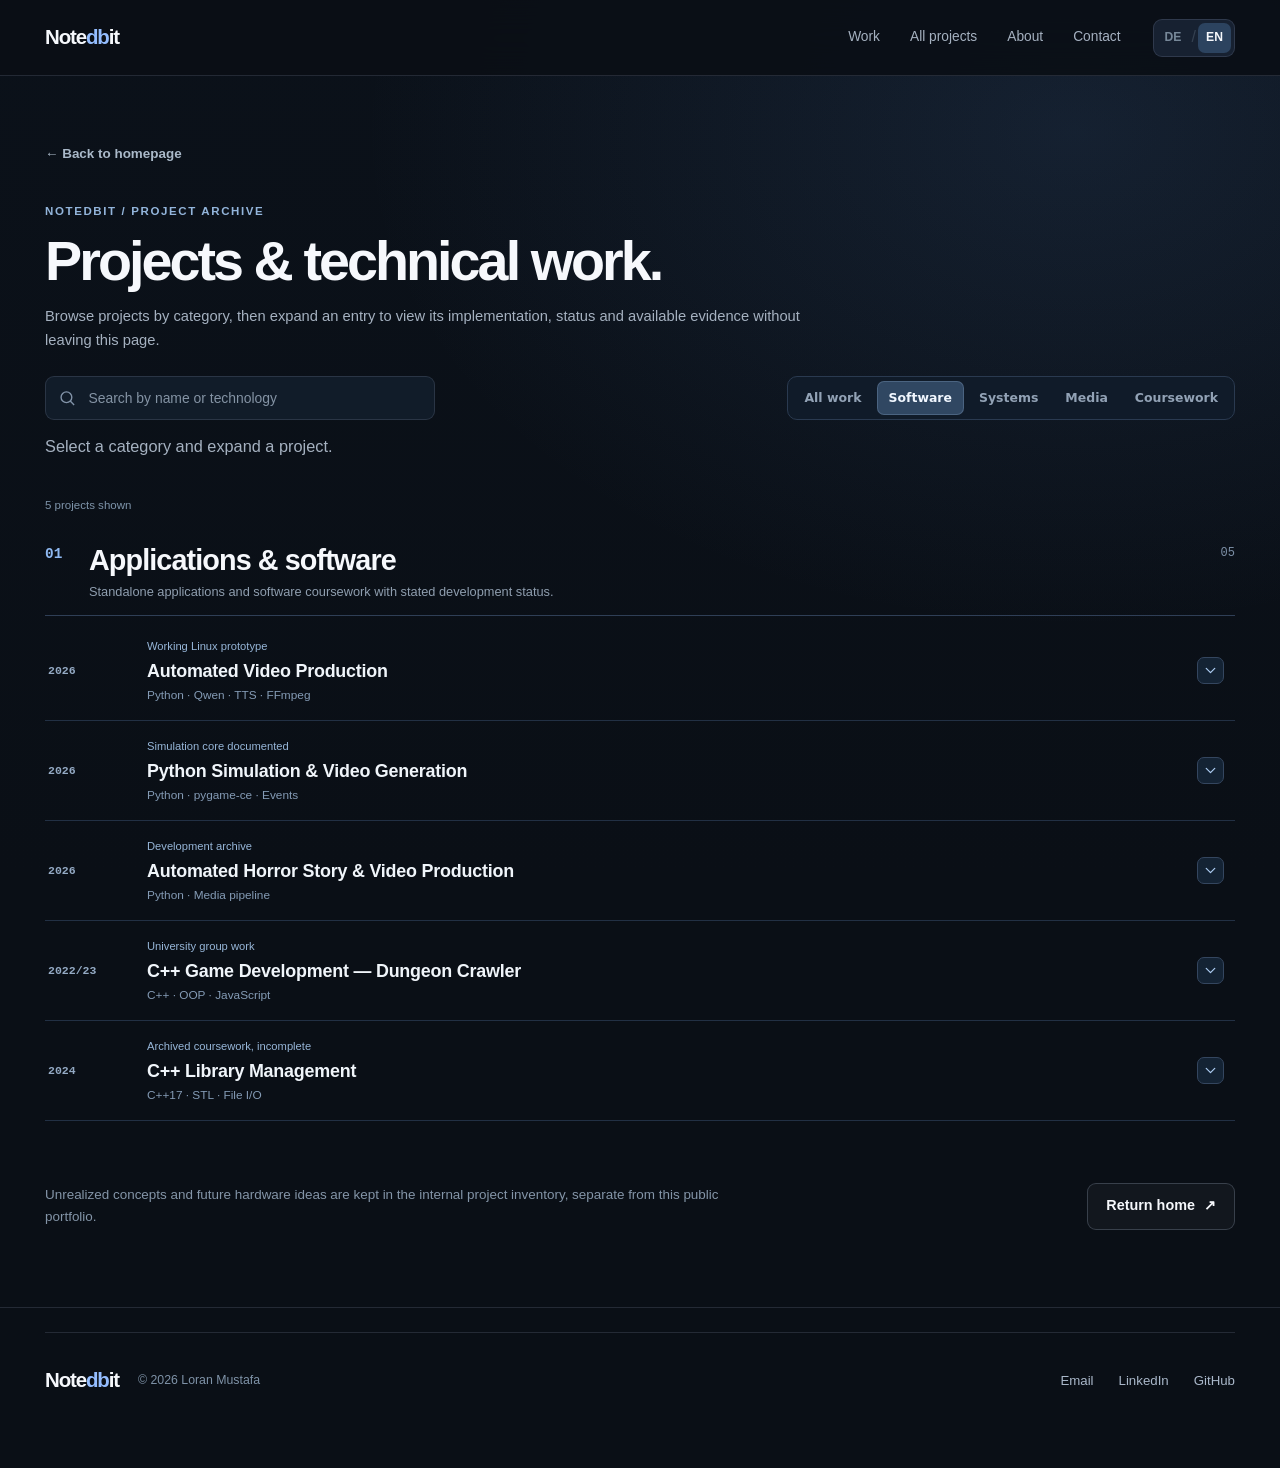
==== commit b105b168: "Add files via upload" ====
--- a/projects/index.html
+++ b/projects/index.html
@@ -1 +1,2 @@
-<!doctype html><html lang="en"><head><meta charset="utf-8"><meta name="viewport" content="width=device-width,initial-scale=1"><title data-de="Projekte &amp; technische Arbeiten — Notedbit">Projects &amp; Technical Work — Notedbit</title><meta name="description" content="Portfolio archive: documented applications, technical system work, media projects and coursework by Loran Mustafa." data-content-de="Portfolioarchiv: dokumentierte Anwendungen, Systemarbeiten, Medienprojekte und Studienübungen von Loran Mustafa."><meta name="theme-color" content="#0a1018"><link rel="canonical" href="https://notedbit.com/projects/"><meta property="og:type" content="website"><meta property="og:title" content="Projects &amp; Technical Work — Notedbit" data-content-de="Projekte &amp; technische Arbeiten — Notedbit"><meta property="og:description" content="Portfolio archive: documented applications, technical system work, media projects and coursework by Loran Mustafa." data-content-de="Portfolioarchiv: dokumentierte Anwendungen, Systemarbeiten, Medienprojekte und Studienübungen von Loran Mustafa."><meta property="og:url" content="https://notedbit.com/projects/"><meta property="og:image" content="https://notedbit.com/assets/og-preview.png"><link rel="icon" type="image/svg+xml" href="../assets/favicon.svg"><link rel="stylesheet" href="../style.css"><script src="../language.js" defer></script><script src="../script.js" defer></script></head><body><a class="skip-link" href="#main-content"><span  data-de="Zum Inhalt springen" >Skip to content</span></a><header class="site-header" data-header><div class="nav-shell shell"><a class="brand wordmark" href="../index.html" aria-label="Notedbit home"><span>Note</span><span class="wordmark-db">db</span><span>it</span></a><button class="nav-toggle" type="button" aria-expanded="false" aria-controls="primary-nav" aria-label="Open navigation" data-nav-toggle><span></span><span></span></button><nav class="site-nav" id="primary-nav" aria-label="Primary navigation"><a href="../index.html#work"><span  data-de="Arbeiten" >Work</span></a><a href="../projects/"><span  data-de="Alle Projekte" >All projects</span></a><a href="../index.html#about"><span  data-de="Über mich" >About</span></a><a href="../index.html#contact"><span  data-de="Kontakt" >Contact</span></a></nav><div class="language-switch" role="group" aria-label="Sprache / Language" data-language-switch><button type="button" data-lang="de" lang="de" aria-label="Deutsch wählen" aria-pressed="false">DE</button><span aria-hidden="true">/</span><button type="button" data-lang="en" lang="en" aria-label="Choose English" aria-pressed="true">EN</button></div></div></header><main id="main-content"><section class="archive-lead shell"><a class="back-link" href="../index.html"><span  data-de="← Zurück zur Startseite" >← Back to homepage</span></a><p class="micro-label">NOTEDBIT / <span  data-de="PROJEKTARCHIV" >PROJECT ARCHIVE</span></p><h1><span  data-de="Projekte &amp; technische Arbeiten." >Projects &amp; technical work.</span></h1><p><span  data-de="Eine Übersicht entwickelter Anwendungen, praktischer Systemarbeiten, eigenständiger Medienprojekte und ausgewählter Studienübungen. Nicht jeder Eintrag ist ein fertiges oder öffentlich veröffentlichtes Produkt." >A record of developed applications, practical system work, independent media projects and selected coursework. A listed entry is not necessarily a finished or publicly released product.</span></p><div class="archive-controls"><label class="archive-search"><span class="sr-only"><span  data-de="Projekte suchen" >Search projects</span></span><svg viewBox="0 0 24 24" aria-hidden="true"><circle cx="11" cy="11" r="7"></circle><path d="m16 16 5 5"></path></svg><input type="search" id="project-search" placeholder="Search by name or technology" data-placeholder-de="Nach Namen oder Technologie suchen" autocomplete="off"></label><div class="archive-filters" role="group" aria-label="Project categories"><button type="button" data-filter="all" aria-pressed="true"><span  data-de="Alle Arbeiten" >All work</span></button><button type="button" data-filter="software" aria-pressed="false">Software</button><button type="button" data-filter="systems" aria-pressed="false"><span  data-de="Systeme" >Systems</span></button><button type="button" data-filter="media" aria-pressed="false"><span  data-de="Medien" >Media</span></button><button type="button" data-filter="coursework" aria-pressed="false"><span  data-de="Studium" >Coursework</span></button></div></div><p class="archive-filter-feedback" aria-live="polite" data-result-count></p></section><div class="shell archive-main"><section class="archive-group" id="software"><div class="archive-group-head"><span>01</span><div><h2><span  data-de="Anwendungen &amp; Software" >Applications &amp; software</span></h2><p><span  data-de="Eigenständige Anwendungen und Software-Studienarbeiten mit kenntlich gemachtem Entwicklungsstand." >Standalone applications and software coursework with stated development status.</span></p></div><span class="archive-count">05</span></div><div class="archive-records"><article class="archive-record" data-category="software" data-search="automated product video generation automatisierte produktvideogenerierung python application integrating local text generation, narration, composition and ffmpeg rendering. public prototype output and separate test record. python-anwendung mit lokaler textgenerierung, vertonung, szenenaufbau und ffmpeg-rendering. öffentlicher prototyp und separater testnachweis. python · qwen · tts · ffmpeg"><div class="archive-record-year">2026</div><div class="archive-record-main"><div class="archive-record-top"><span class="archive-record-category"><span  data-de="SOFTWARE" >SOFTWARE</span></span><span class="archive-record-status"><span  data-de="Funktionsfähiger Linux-Prototyp" >Working Linux prototype</span></span></div><h3><a href="trendingtrove.html"><span  data-de="Automatisierte Produktvideogenerierung" >Automated Product Video Generation</span></a></h3><p><span  data-de="Python-Anwendung mit lokaler Textgenerierung, Vertonung, Szenenaufbau und FFmpeg-Rendering. Öffentlicher Prototyp und separater Testnachweis." >Python application integrating local text generation, narration, composition and FFmpeg rendering. Public prototype output and separate test record.</span></p><small>Python · Qwen · TTS · FFmpeg</small></div><a class="archive-record-link" href="trendingtrove.html" aria-label="Open project details">↗</a></article><article class="archive-record" data-category="software" data-search="python simulation &amp; video generation python-simulationen &amp; videogenerierung pygame simulation with collisions, deterministic seeds and event-driven run evaluation. the full automated export workflow remains under development. pygame-simulation mit kollisionen, reproduzierbaren seeds und ereignisbasierter laufbewertung. der vollständige exportworkflow befindet sich in entwicklung. python · pygame-ce · events"><div class="archive-record-year">2026</div><div class="archive-record-main"><div class="archive-record-top"><span class="archive-record-category"><span  data-de="SOFTWARE" >SOFTWARE</span></span><span class="archive-record-status"><span  data-de="Simulationskern dokumentiert" >Simulation core documented</span></span></div><h3><a href="python-simulations.html"><span  data-de="Python-Simulationen &amp; Videogenerierung" >Python Simulation &amp; Video Generation</span></a></h3><p><span  data-de="pygame-Simulation mit Kollisionen, reproduzierbaren Seeds und ereignisbasierter Laufbewertung. Der vollständige Exportworkflow befindet sich in Entwicklung." >pygame simulation with collisions, deterministic seeds and event-driven run evaluation. The full automated export workflow remains under development.</span></p><small>Python · pygame-ce · Events</small></div><a class="archive-record-link" href="python-simulations.html" aria-label="Open project details">↗</a></article><article class="archive-record" data-category="software" data-search="automated horror story &amp; video production automatisierte horrorstory- &amp; videoproduktion separate python project for story processing, voice and short-video composition. public showcase video not yet verified. separates python-projekt für story-verarbeitung, vertonung und kurze videos. öffentliches beispielvideo bislang nicht verifiziert. python · media pipeline"><div class="archive-record-year">2026</div><div class="archive-record-main"><div class="archive-record-top"><span class="archive-record-category"><span  data-de="SOFTWARE" >SOFTWARE</span></span><span class="archive-record-status"><span  data-de="Entwicklungsarchiv" >Development archive</span></span></div><h3><a href="horror-video-automation.html"><span  data-de="Automatisierte Horrorstory- &amp; Videoproduktion" >Automated Horror Story &amp; Video Production</span></a></h3><p><span  data-de="Separates Python-Projekt für Story-Verarbeitung, Vertonung und kurze Videos. Öffentliches Beispielvideo bislang nicht verifiziert." >Separate Python project for story processing, voice and short-video composition. Public showcase video not yet verified.</span></p><small>Python · Media pipeline</small></div><a class="archive-record-link" href="horror-video-automation.html" aria-label="Open project details">↗</a></article><article class="archive-record" data-category="software" data-search="c++ game development — dungeon crawler c++-spieleentwicklung — dungeon crawler original c++ group project with object-oriented mechanics; later browser-playable javascript adaptation. ursprüngliches c++-gruppenprojekt mit objektorientierten mechaniken; später erstellte, spielbare javascript-adaption. c++ · oop · javascript"><div class="archive-record-year">2022/23</div><div class="archive-record-main"><div class="archive-record-top"><span class="archive-record-category"><span  data-de="SOFTWARE" >SOFTWARE</span></span><span class="archive-record-status"><span  data-de="Universitäre Gruppenarbeit" >University group work</span></span></div><h3><a href="dungeoncrawler.html"><span  data-de="C++-Spieleentwicklung — Dungeon Crawler" >C++ Game Development — Dungeon Crawler</span></a></h3><p><span  data-de="Ursprüngliches C++-Gruppenprojekt mit objektorientierten Mechaniken; später erstellte, spielbare JavaScript-Adaption." >Original C++ group project with object-oriented mechanics; later browser-playable JavaScript adaptation.</span></p><small>C++ · OOP · JavaScript</small></div><a class="archive-record-link" href="dungeoncrawler.html" aria-label="Open project details">↗</a></article><article class="archive-record" data-category="software" data-search="c++ library management c++-bibliotheksverwaltung archived multi-class application skeleton. the original command dispatcher was empty; attribution needs review before public code release. archivierter anwendungsentwurf mit mehreren klassen. die ursprüngliche befehlsverarbeitung war leer; urheberschaft vor codefreigabe klären. c++17 · stl · file i/o"><div class="archive-record-year">2024</div><div class="archive-record-main"><div class="archive-record-top"><span class="archive-record-category"><span  data-de="SOFTWARE" >SOFTWARE</span></span><span class="archive-record-status"><span  data-de="Archivierte Studienarbeit, unvollständig" >Archived coursework, incomplete</span></span></div><h3><a href="library-management.html"><span  data-de="C++-Bibliotheksverwaltung" >C++ Library Management</span></a></h3><p><span  data-de="Archivierter Anwendungsentwurf mit mehreren Klassen. Die ursprüngliche Befehlsverarbeitung war leer; Urheberschaft vor Codefreigabe klären." >Archived multi-class application skeleton. The original command dispatcher was empty; attribution needs review before public code release.</span></p><small>C++17 · STL · File I/O</small></div><a class="archive-record-link" href="library-management.html" aria-label="Open project details">↗</a></article></div></section><section class="archive-group" id="systems"><div class="archive-group-head"><span>02</span><div><h2><span  data-de="Web &amp; Infrastruktur" >Web &amp; infrastructure</span></h2><p><span  data-de="Bereitstellung, Linux-Wartung, Skripte und Serverbetrieb." >Deployment, Linux maintenance, scripting and server operation.</span></p></div><span class="archive-count">03</span></div><div class="archive-records"><article class="archive-record" data-category="systems" data-search="web development &amp; deployment webentwicklung &amp; bereitstellung responsive bilingual static website, github pages deployment and browser game integration. responsive zweisprachige statische website, github-pages-bereitstellung und integration eines browserspiels. html · css · js · git"><div class="archive-record-year">2026</div><div class="archive-record-main"><div class="archive-record-top"><span class="archive-record-category"><span  data-de="SYSTEME" >SYSTEMS</span></span><span class="archive-record-status"><span  data-de="Veröffentlichte Website" >Live site</span></span></div><h3><a href="web-development.html"><span  data-de="Webentwicklung &amp; Bereitstellung" >Web Development &amp; Deployment</span></a></h3><p><span  data-de="Responsive zweisprachige statische Website, GitHub-Pages-Bereitstellung und Integration eines Browserspiels." >Responsive bilingual static website, GitHub Pages deployment and browser game integration.</span></p><small>HTML · CSS · JS · Git</small></div><a class="archive-record-link" href="web-development.html" aria-label="Open project details">↗</a></article><article class="archive-record" data-category="systems" data-search="linux &amp; system automation linux &amp; systemautomatisierung linux migration, troubleshooting, shell/systemd tasks and documented maintenance workflows. linux-migration, fehlerdiagnose, shell-/systemd-aufgaben und dokumentierte wartungsabläufe. linux · shell · systemd"><div class="archive-record-year">2026</div><div class="archive-record-main"><div class="archive-record-top"><span class="archive-record-category"><span  data-de="SYSTEME" >SYSTEMS</span></span><span class="archive-record-status"><span  data-de="Praktische Konfiguration" >Practical configuration</span></span></div><h3><a href="linux-automation.html"><span  data-de="Linux &amp; Systemautomatisierung" >Linux &amp; System Automation</span></a></h3><p><span  data-de="Linux-Migration, Fehlerdiagnose, Shell-/systemd-Aufgaben und dokumentierte Wartungsabläufe." >Linux migration, troubleshooting, shell/systemd tasks and documented maintenance workflows.</span></p><small>Linux · Shell · systemd</small></div><a class="archive-record-link" href="linux-automation.html" aria-label="Open project details">↗</a></article><article class="archive-record" data-category="systems" data-search="private game server operation betrieb eines privaten gameservers dauntless revived server operations on linux. server operation, not development of the original game. dauntless-revived-serverbetrieb unter linux. serveradministration, keine entwicklung des ursprünglichen spiels. linux · server operations"><div class="archive-record-year">—</div><div class="archive-record-main"><div class="archive-record-top"><span class="archive-record-category"><span  data-de="SYSTEME" >SYSTEMS</span></span><span class="archive-record-status"><span  data-de="Archivierter Betrieb" >Archived operation</span></span></div><h3><a href="linux-automation.html#server"><span  data-de="Betrieb eines privaten Gameservers" >Private Game Server Operation</span></a></h3><p><span  data-de="Dauntless-Revived-Serverbetrieb unter Linux. Serveradministration, keine Entwicklung des ursprünglichen Spiels." >Dauntless Revived server operations on Linux. Server operation, not development of the original game.</span></p><small>Linux · Server operations</small></div><a class="archive-record-link" href="linux-automation.html#server" aria-label="Open project details">↗</a></article></div></section><section class="archive-group" id="media"><div class="archive-group-head"><span>03</span><div><h2><span  data-de="Medien &amp; Veröffentlichung" >Media &amp; publishing</span></h2><p><span  data-de="Eigenständige Medienarbeit, nicht als Softwareentwicklung dargestellt." >Independent content work, not presented as software engineering.</span></p></div><span class="archive-count">01</span></div><div class="archive-records"><article class="archive-record" data-category="media" data-search="social media content project social-media-projekt memesmoke: independent short-form media publishing, creative editing and audience-performance analysis. memesmoke: eigenständige kurzvideo-veröffentlichungen, bearbeitung und auswertung der reichweite. instagram · video editing"><div class="archive-record-year">2020–25</div><div class="archive-record-main"><div class="archive-record-top"><span class="archive-record-category"><span  data-de="MEDIEN" >MEDIA</span></span><span class="archive-record-status"><span  data-de="Pausiert" >On hold</span></span></div><h3><a href="media-project.html"><span  data-de="Social-Media-Projekt" >Social Media Content Project</span></a></h3><p><span  data-de="MemeSmoke: eigenständige Kurzvideo-Veröffentlichungen, Bearbeitung und Auswertung der Reichweite." >MemeSmoke: independent short-form media publishing, creative editing and audience-performance analysis.</span></p><small>Instagram · Video editing</small></div><a class="archive-record-link" href="media-project.html" aria-label="Open project details">↗</a></article></div></section><section class="archive-group" id="coursework"><div class="archive-group-head"><span>04</span><div><h2><span  data-de="Frühere Studienarbeiten" >Earlier coursework</span></h2><p><span  data-de="Kleinere Aufgaben, die nicht zu Softwareprodukten aufgebläht werden." >Smaller assignments grouped without inflating them into products.</span></p></div><span class="archive-count">04</span></div><div class="archive-records"><article class="archive-record" data-category="coursework" data-search="c++ text calculator c++-textrechner early group exercise: german number words, arithmetic parsing and exception handling. frühe gruppenübung: deutsche zahlwörter, rechen-parsing und fehlerbehandlung. c++ · parsing"><div class="archive-record-year">2023/24</div><div class="archive-record-main"><div class="archive-record-top"><span class="archive-record-category"><span  data-de="STUDIUM" >COURSEWORK</span></span><span class="archive-record-status"><span  data-de="Gruppenarbeit" >Group coursework</span></span></div><h3><a href="coursework.html#cpp"><span  data-de="C++-Textrechner" >C++ Text Calculator</span></a></h3><p><span  data-de="Frühe Gruppenübung: deutsche Zahlwörter, Rechen-Parsing und Fehlerbehandlung." >Early group exercise: German number words, arithmetic parsing and exception handling.</span></p><small>C++ · Parsing</small></div><a class="archive-record-link" href="coursework.html#cpp" aria-label="Open project details">↗</a></article><article class="archive-record" data-category="coursework" data-search="sorting exercise (bubble sort) sortierübung (bubble sort) small three-value sorting assignment; documented as coursework rather than a separate app. kleine sortieraufgabe für drei werte; als studienübung und nicht als eigenständige app dokumentiert. c++ · algorithms"><div class="archive-record-year">2023/24</div><div class="archive-record-main"><div class="archive-record-top"><span class="archive-record-category"><span  data-de="STUDIUM" >COURSEWORK</span></span><span class="archive-record-status"><span  data-de="Gruppenarbeit" >Group coursework</span></span></div><h3><a href="coursework.html#cpp"><span  data-de="Sortierübung (Bubble Sort)" >Sorting Exercise (Bubble Sort)</span></a></h3><p><span  data-de="Kleine Sortieraufgabe für drei Werte; als Studienübung und nicht als eigenständige App dokumentiert." >Small three-value sorting assignment; documented as coursework rather than a separate app.</span></p><small>C++ · Algorithms</small></div><a class="archive-record-link" href="coursework.html#cpp" aria-label="Open project details">↗</a></article><article class="archive-record" data-category="coursework" data-search="introductory c++ programs c++-einführungsprogramme currency conversion, letter generation and introductory console exercises. währungsumrechnung, briefgenerierung und einfache konsolenübungen. c++ · control flow"><div class="archive-record-year">2023/24</div><div class="archive-record-main"><div class="archive-record-top"><span class="archive-record-category"><span  data-de="STUDIUM" >COURSEWORK</span></span><span class="archive-record-status"><span  data-de="Einführende Studienarbeit" >Introductory coursework</span></span></div><h3><a href="coursework.html#cpp"><span  data-de="C++-Einführungsprogramme" >Introductory C++ Programs</span></a></h3><p><span  data-de="Währungsumrechnung, Briefgenerierung und einfache Konsolenübungen." >Currency conversion, letter generation and introductory console exercises.</span></p><small>C++ · Control flow</small></div><a class="archive-record-link" href="coursework.html#cpp" aria-label="Open project details">↗</a></article><article class="archive-record" data-category="coursework" data-search="computer architecture &amp; digital logic rechnerarchitektur &amp; digitale logik risc-v assembly and digital-circuit exercises from university modules; scope of individual submissions remains under review. risc-v-assembly und digitalschaltungen aus dem studium; umfang einzelner abgaben noch in prüfung. risc-v · digital"><div class="archive-record-year">2022–25</div><div class="archive-record-main"><div class="archive-record-top"><span class="archive-record-category"><span  data-de="STUDIUM" >COURSEWORK</span></span><span class="archive-record-status"><span  data-de="Studienübungen" >Coursework</span></span></div><h3><a href="coursework.html#hardware"><span  data-de="Rechnerarchitektur &amp; Digitale Logik" >Computer Architecture &amp; Digital Logic</span></a></h3><p><span  data-de="RISC-V-Assembly und Digitalschaltungen aus dem Studium; Umfang einzelner Abgaben noch in Prüfung." >RISC-V assembly and digital-circuit exercises from university modules; scope of individual submissions remains under review.</span></p><small>RISC-V · Digital</small></div><a class="archive-record-link" href="coursework.html#hardware" aria-label="Open project details">↗</a></article></div></section></div><div class="shell archive-closing"><p><span  data-de="Noch nicht umgesetzte Konzepte und künftige Hardwareideen bleiben im internen Projektinventar und werden getrennt vom öffentlichen Portfolio geführt." >Unrealized concepts and future hardware ideas are kept in the internal project inventory, separate from this public portfolio.</span></p><a class="button button-secondary" href="../index.html"><span  data-de="Zur Startseite" >Return home</span><span aria-hidden="true">↗</span></a></div></main><footer class="site-footer portfolio-footer"><div class="footer-shell shell"><div class="footer-identity"><a class="brand wordmark" href="../index.html" aria-label="Notedbit home"><span>Note</span><span class="wordmark-db">db</span><span>it</span></a><p>© <span data-year>2026</span> Loran Mustafa</p></div><div class="footer-meta"><a href="mailto:loran@notedbit.com">Email</a><a href="https://www.linkedin.com/in/loran-mustafa" target="_blank" rel="noopener noreferrer">LinkedIn</a><a href="https://github.com/notedbit" target="_blank" rel="noopener noreferrer">GitHub</a></div></div></footer><script src="../archive.js" defer></script></body></html>+<!DOCTYPE html>
+<html lang="en"><head><meta charset="utf-8"/><meta content="width=device-width,initial-scale=1" name="viewport"/><title data-de="Projekte &amp; technische Arbeiten — Notedbit">Projects &amp; Technical Work — Notedbit</title><meta content="Portfolio archive: documented applications, technical system work, media projects and coursework by Loran Mustafa." data-content-de="Portfolioarchiv: dokumentierte Anwendungen, Systemarbeiten, Medienprojekte und Studienübungen von Loran Mustafa." name="description"/><meta content="#0a1018" name="theme-color"/><link href="https://notedbit.com/projects/" rel="canonical"/><meta content="website" property="og:type"/><meta content="Projects &amp; Technical Work — Notedbit" data-content-de="Projekte &amp; technische Arbeiten — Notedbit" property="og:title"/><meta content="Portfolio archive: documented applications, technical system work, media projects and coursework by Loran Mustafa." data-content-de="Portfolioarchiv: dokumentierte Anwendungen, Systemarbeiten, Medienprojekte und Studienübungen von Loran Mustafa." property="og:description"/><meta content="https://notedbit.com/projects/" property="og:url"/><meta content="https://notedbit.com/assets/og-preview.png" property="og:image"/><link href="../assets/favicon.svg" rel="icon" type="image/svg+xml"/><link href="../style.css" rel="stylesheet"/><script defer="" src="../language.js"></script><script defer="" src="../script.js"></script></head><body><a class="skip-link" href="#main-content"><span data-de="Zum Inhalt springen">Skip to content</span></a><header class="site-header" data-header=""><div class="nav-shell shell"><a aria-label="Notedbit home" class="brand wordmark" href="../index.html"><span>Note</span><span class="wordmark-db">db</span><span>it</span></a><button aria-controls="primary-nav" aria-expanded="false" aria-label="Open navigation" class="nav-toggle" data-nav-toggle="" type="button"><span></span><span></span></button><nav aria-label="Primary navigation" class="site-nav" id="primary-nav"><a href="../index.html#work"><span data-de="Arbeiten">Work</span></a><a href="../projects/"><span data-de="Alle Projekte">All projects</span></a><a href="../index.html#about"><span data-de="Über mich">About</span></a><a href="../index.html#contact"><span data-de="Kontakt">Contact</span></a></nav><div aria-label="Sprache / Language" class="language-switch" data-language-switch="" role="group"><button aria-label="Deutsch wählen" aria-pressed="false" data-lang="de" lang="de" type="button">DE</button><span aria-hidden="true">/</span><button aria-label="Choose English" aria-pressed="true" data-lang="en" lang="en" type="button">EN</button></div></div></header><main id="main-content"><section class="archive-lead shell"><a class="back-link" href="../index.html"><span data-de="← Zurück zur Startseite">← Back to homepage</span></a><p class="micro-label">NOTEDBIT / <span data-de="PROJEKTARCHIV">PROJECT ARCHIVE</span></p><h1><span data-de="Projekte &amp; technische Arbeiten.">Projects &amp; technical work.</span></h1><p><span data-de="Projekte nach Kategorien durchsuchen und direkt aufklappen, um Umsetzung, Stand und verfügbare Nachweise zu sehen – ohne die Seite zu verlassen.">Browse projects by category, then expand an entry to view its implementation, status and available evidence without leaving this page.</span></p><div class="archive-controls"><label class="archive-search"><span class="sr-only"><span data-de="Projekte suchen">Search projects</span></span><svg aria-hidden="true" viewbox="0 0 24 24"><circle cx="11" cy="11" r="7"></circle><path d="m16 16 5 5"></path></svg><input autocomplete="off" data-placeholder-de="Nach Namen oder Technologie suchen" id="project-search" placeholder="Search by name or technology" type="search"/></label><div aria-label="Filter project categories" class="archive-filters" data-aria-label-de="Projektkategorien filtern" role="group"><button aria-controls="project-groups" aria-pressed="false" data-filter="all" type="button"><span data-de="Alle Arbeiten">All work</span></button><button aria-controls="project-groups" aria-pressed="true" data-filter="software" type="button">Software</button><button aria-controls="project-groups" aria-pressed="false" data-filter="systems" type="button"><span data-de="Systeme">Systems</span></button><button aria-controls="project-groups" aria-pressed="false" data-filter="media" type="button"><span data-de="Medien">Media</span></button><button aria-controls="project-groups" aria-pressed="false" data-filter="coursework" type="button"><span data-de="Studium">Coursework</span></button></div></div><p class="archive-control-hint"><span data-de="Kategorie auswählen und Projekt aufklappen.">Select a category and expand a project.</span></p><p aria-live="polite" class="archive-filter-feedback" data-result-count=""></p></section><div class="shell archive-main" id="project-groups"><section class="archive-group" data-archive-section="software" id="software"><div class="archive-group-head"><span>01</span><div><h2><span data-de="Anwendungen &amp; Software">Applications &amp; software</span></h2><p><span data-de="Eigenständige Anwendungen und Software-Studienarbeiten mit kenntlich gemachtem Entwicklungsstand.">Standalone applications and software coursework with stated development status.</span></p></div><span class="archive-count">05</span></div><div class="archive-records"><details class="archive-record" data-category="software" data-search="automated product video generation automatisierte produktvideogenerierung python application integrating local text generation, narration, composition and ffmpeg rendering. public prototype output and separate test record. python-anwendung mit lokaler textgenerierung, vertonung, szenenaufbau und ffmpeg-rendering. öffentlicher prototyp und separater testnachweis. python · qwen · tts · ffmpeg automated video production automatisierte videoproduktion" id="video"><summary class="archive-record-summary"><span class="archive-record-year">2026</span><span class="archive-record-heading"><span class="archive-record-top"><span class="archive-record-status"><span data-de="Funktionsfähiger Linux-Prototyp">Working Linux prototype</span></span></span><span class="archive-record-title"><span data-de="Automatisierte Videoproduktion">Automated Video Production</span></span><span class="archive-record-stack">Python · Qwen · TTS · FFmpeg</span></span><span aria-hidden="true" class="archive-record-chevron"><svg viewbox="0 0 24 24"><path d="m6 9 6 6 6-6"></path></svg></span></summary><div class="archive-record-panel"><p class="archive-record-description"><span data-de="Python-Anwendung mit lokaler Textgenerierung, Vertonung, Szenenaufbau und FFmpeg-Rendering. Öffentlicher Prototyp und separater Testnachweis.">Python application integrating local text generation, narration, composition and FFmpeg rendering. Public prototype output and separate test record.</span></p><div class="archive-facts"><div class="archive-fact"><h4><span data-de="Von Produktinformationen zur Videoausgabe">From product information to video output</span></h4><p><span data-de="Die Anwendung soll aus ausgewählten Produktdaten vertonte Produktvideos im Hochformat erzeugen. Python verbindet Datenverarbeitung, lokale Textgenerierung, Audio und Rendering zu einem durchgängigen Ablauf.">The application is designed to generate narrated vertical product videos from selected product data. Python coordinates data processing, local text generation, audio and rendering in an end-to-end workflow.</span></p></div><div class="archive-fact"><h4><span data-de="Komponenten der Pipeline">Pipeline components</span></h4><p><span data-de="Die Pipeline verwendet ein lokales Qwen-Modell für Skripte, Kokoro zur Sprachsynthese und FFmpeg für das Videorendering. Szenenzeiten, Untertitel, Komposition und technische Prüfungen werden innerhalb der Anwendung verarbeitet. Eine Desktop-Oberfläche auf Basis von PySide6 gehört zum Projekt.">The pipeline uses a local Qwen model for scripts, Kokoro for speech synthesis and FFmpeg for video rendering. Scene timing, captions, composition and technical checks are handled within the application. A PySide6-based desktop interface is part of the project.</span></p></div></div><div class="archive-media archive-video"><video aria-label="Video prototype: generated sample" controls="" data-aria-label-de="Videoprototyp: generiertes Beispiel" playsinline="" poster="../assets/trending-trove-poster.jpg" preload="none"><source src="../assets/trending-trove-prototype.mp4" type="video/mp4"/></video><div class="archive-media-caption"><strong><span data-de="Generiertes Prototypbeispiel">Generated prototype sample</span></strong><p><span data-de="Eine frühere Ausgabe der Anwendung, kein fertiges Produkt. Der separat dokumentierte Linux-End-to-End-Test verwendete eine andere Videodatei.">An earlier output of the application, not a finalized product. The separately documented Linux end-to-end test used another video file.</span></p></div></div><div class="archive-panel-links"><a class="archive-case-link" href="trendingtrove.html"><span data-de="Technische Dokumentation">Technical documentation</span> <span aria-hidden="true">↗</span></a></div></div></details><details class="archive-record" data-category="software" data-search="python simulation &amp; video generation python-simulationen &amp; videogenerierung pygame simulation with collisions, deterministic seeds and event-driven run evaluation. the full automated export workflow remains under development. pygame-simulation mit kollisionen, reproduzierbaren seeds und ereignisbasierter laufbewertung. der vollständige exportworkflow befindet sich in entwicklung. python · pygame-ce · events python simulation &amp; video generation python-simulationen &amp; videogenerierung" id="simulation"><summary class="archive-record-summary"><span class="archive-record-year">2026</span><span class="archive-record-heading"><span class="archive-record-top"><span class="archive-record-status"><span data-de="Simulationskern dokumentiert">Simulation core documented</span></span></span><span class="archive-record-title"><span data-de="Python-Simulationen &amp; Videogenerierung">Python Simulation &amp; Video Generation</span></span><span class="archive-record-stack">Python · pygame-ce · Events</span></span><span aria-hidden="true" class="archive-record-chevron"><svg viewbox="0 0 24 24"><path d="m6 9 6 6 6-6"></path></svg></span></summary><div class="archive-record-panel"><p class="archive-record-description"><span data-de="pygame-Simulation mit Kollisionen, reproduzierbaren Seeds und ereignisbasierter Laufbewertung. Der vollständige Exportworkflow befindet sich in Entwicklung.">pygame simulation with collisions, deterministic seeds and event-driven run evaluation. The full automated export workflow remains under development.</span></p><div class="archive-facts"><div class="archive-fact"><h4><span data-de="Simulationsmechanik">Simulation mechanics</span></h4><p><span data-de="Der dokumentierte funktionsfähige Stand umfasst mehrere bewegte Kugeln, Wand- und Kugelkollisionen, Escape-/Multiplikationslogik, deterministische Seeds, eindeutige Objekt-IDs und eine interne Simulationszeit.">The documented working state includes multiple moving balls, wall and ball collisions, escape/multiplication logic, deterministic seeds, unique object IDs and an internal simulation clock.</span></p></div><div class="archive-fact"><h4><span data-de="Events und Reproduzierbarkeit">Events and reproducibility</span></h4><p><span data-de="Ein Event-/Listener-System erfasst Kollisionen, Objekterzeugung, Entfernen und Punktestände. Debug-Overlays, Laufmetriken und automatische Prüfungen unterstützen Tests und reproduzierbare Entwicklungsdurchläufe.">An event/listener system records collisions, object creation, removal and scoring events. Debug overlays, run metrics and automated acceptance checks support testing and repeatable development runs.</span></p></div></div><div class="archive-panel-links"><a class="archive-case-link" href="python-simulations.html"><span data-de="Technische Dokumentation">Technical documentation</span> <span aria-hidden="true">↗</span></a></div></div></details><details class="archive-record" data-category="software" data-search="automated horror story &amp; video production automatisierte horrorstory- &amp; videoproduktion separate python project for story processing, voice and short-video composition. public showcase video not yet verified. separates python-projekt für story-verarbeitung, vertonung und kurze videos. öffentliches beispielvideo bislang nicht verifiziert. python · media pipeline automated horror story &amp; video production automatisierte horrorstory- &amp; videoproduktion" id="horror"><summary class="archive-record-summary"><span class="archive-record-year">2026</span><span class="archive-record-heading"><span class="archive-record-top"><span class="archive-record-status"><span data-de="Entwicklungsarchiv">Development archive</span></span></span><span class="archive-record-title"><span data-de="Automatisierte Horrorstory- &amp; Videoproduktion">Automated Horror Story &amp; Video Production</span></span><span class="archive-record-stack">Python · Media pipeline</span></span><span aria-hidden="true" class="archive-record-chevron"><svg viewbox="0 0 24 24"><path d="m6 9 6 6 6-6"></path></svg></span></summary><div class="archive-record-panel"><p class="archive-record-description"><span data-de="Separates Python-Projekt für Story-Verarbeitung, Vertonung und kurze Videos. Öffentliches Beispielvideo bislang nicht verifiziert.">Separate Python project for story processing, voice and short-video composition. Public showcase video not yet verified.</span></p><div class="archive-facts"><div class="archive-fact"><h4><span data-de="Vertonte fiktionale Geschichten">Narrated fictional stories</span></h4><p><span data-de="Das Projekt ist auf englischsprachige fiktionale Horrorvideos ausgerichtet. Es verbindet Erzähltext, Vertonung, Bildsequenzen, zurückhaltende Bildbewegung, Untertitel und Medienexport. Es ist von der Produktvideo-Pipeline getrennt.">The project targets English-language fictional horror videos. It combines narrative text, narration, image sequences, restrained visual movement, subtitles and media export. It is distinct from the product-video pipeline.</span></p></div><div class="archive-fact"><h4><span data-de="Stapelverarbeitung und Prüfungen">Batch processing and validation</span></h4><p><span data-de="Frühere Entwicklungsnotizen beschreiben einen Desktop-Ablauf mit mehreren unabhängigen Story-Durchläufen, Untertitelverarbeitung und der Fortsetzung nach Fehlern einzelner Stapelaufträge. Automatisierte Tests für die Stapelverarbeitung wurden dokumentiert; eine unabhängig geprüfte aktuelle Videodatei liegt hier nicht vor.">Earlier development notes describe a desktop workflow with multiple independent story runs, subtitle handling and recovery from failed items in a batch. Automated tests were reported for the batch workflow, but an independently checked current media sample is not included here.</span></p></div></div><div class="archive-panel-links"><a class="archive-case-link" href="horror-video-automation.html"><span data-de="Technische Dokumentation">Technical documentation</span> <span aria-hidden="true">↗</span></a></div></div></details><details class="archive-record" data-category="software" data-search="c++ game development — dungeon crawler c++-spieleentwicklung — dungeon crawler original c++ group project with object-oriented mechanics; later browser-playable javascript adaptation. ursprüngliches c++-gruppenprojekt mit objektorientierten mechaniken; später erstellte, spielbare javascript-adaption. c++ · oop · javascript c++ game development — dungeon crawler c++-spieleentwicklung — dungeon crawler" id="dungeon"><summary class="archive-record-summary"><span class="archive-record-year">2022/23</span><span class="archive-record-heading"><span class="archive-record-top"><span class="archive-record-status"><span data-de="Universitäre Gruppenarbeit">University group work</span></span></span><span class="archive-record-title"><span data-de="C++-Spieleentwicklung — Dungeon Crawler">C++ Game Development — Dungeon Crawler</span></span><span class="archive-record-stack">C++ · OOP · JavaScript</span></span><span aria-hidden="true" class="archive-record-chevron"><svg viewbox="0 0 24 24"><path d="m6 9 6 6 6-6"></path></svg></span></summary><div class="archive-record-panel"><p class="archive-record-description"><span data-de="Ursprüngliches C++-Gruppenprojekt mit objektorientierten Mechaniken; später erstellte, spielbare JavaScript-Adaption.">Original C++ group project with object-oriented mechanics; later browser-playable JavaScript adaptation.</span></p><div class="archive-facts"><div class="archive-fact"><h4><span data-de="Ursprüngliches C++-Projekt">Original C++ project</span></h4><p><span data-de="Entwickelt im Rahmen von Algorithmen und Datenstrukturen an der Universität Osnabrück. Die ursprüngliche Umgebung verwendete AlgoViz / SVG für die Darstellung und umfasste Charaktere, Gegner, Kämpfe, Gegenstände, Truhen, Gold, Gifteffekte und Levelwechsel.">Developed as part of Algorithms and Data Structures at the University of Osnabrück. The original environment used AlgoViz / SVG for graphics and included characters, enemies, combat, items, chests, gold, poison effects and level progression.</span></p></div><div class="archive-fact"><h4><span data-de="Spiel- und Levelmechanik">Game and level logic</span></h4><p><span data-de="Der ursprüngliche Code enthält objektorientierte Klassen und eine rasterbasierte Dungeon-Logik. Zufällige Levelgenerierung und Prüfungen erreichbarer Bereiche gehören zur dokumentierten Implementierung. Der Browser-Port bildet ausgewählte Mechaniken mit JavaScript und den vorhandenen Pixel-Art-Grafiken nach.">The original code includes object-oriented classes and grid-based dungeon logic. Randomized level generation and checks for reachable areas are part of the documented implementation. The browser port reproduces selected mechanics using JavaScript and the existing pixel-art assets.</span></p></div></div><div class="archive-media archive-game"><div class="archive-game-preview"><img alt="Dungeon Crawler game preview" data-alt-de="Vorschau des Dungeon-Crawler-Spiels" loading="lazy" src="../assets/dungeoncrawler-preview.png"/><div><strong><span data-de="Spielbare Browser-Adaption">Playable browser adaptation</span></strong><p><span data-de="Das Browser-Spiel ist eine spätere JavaScript-Adaption, nicht die ursprüngliche C++-Studienabgabe.">The browser game is a later JavaScript adaptation, not the original C++ coursework submission.</span></p><button aria-expanded="false" class="archive-game-launch" data-game-toggle="" type="button"><span data-de="Spiel hier laden">Load game here</span></button></div></div><div class="archive-game-frame" hidden=""><iframe allowfullscreen="" data-game-src="../games/dungeoncrawler/" loading="lazy" title="Playable Dungeon Crawler demo"></iframe><p class="archive-game-note"><span data-de="Für eine größere Ansicht das vollständige Spiel öffnen.">For a larger view, open the full game.</span> <a href="../games/dungeoncrawler/"><span data-de="Ganzes Spiel öffnen">Open full game</span> ↗</a></p></div></div><div class="archive-panel-links"><a class="archive-case-link" href="dungeoncrawler.html"><span data-de="Technische Dokumentation">Technical documentation</span> <span aria-hidden="true">↗</span></a></div></div></details><details class="archive-record" data-category="software" data-search="c++ library management c++-bibliotheksverwaltung archived multi-class application skeleton. the original command dispatcher was empty; attribution needs review before public code release. archivierter anwendungsentwurf mit mehreren klassen. die ursprüngliche befehlsverarbeitung war leer; urheberschaft vor codefreigabe klären. c++17 · stl · file i/o c++ library management c++-bibliotheksverwaltung" id="library"><summary class="archive-record-summary"><span class="archive-record-year">2024</span><span class="archive-record-heading"><span class="archive-record-top"><span class="archive-record-status"><span data-de="Archivierte Studienarbeit, unvollständig">Archived coursework, incomplete</span></span></span><span class="archive-record-title"><span data-de="C++-Bibliotheksverwaltung">C++ Library Management</span></span><span class="archive-record-stack">C++17 · STL · File I/O</span></span><span aria-hidden="true" class="archive-record-chevron"><svg viewbox="0 0 24 24"><path d="m6 9 6 6 6-6"></path></svg></span></summary><div class="archive-record-panel"><p class="archive-record-description"><span data-de="Archivierter Anwendungsentwurf mit mehreren Klassen. Die ursprüngliche Befehlsverarbeitung war leer; Urheberschaft vor Codefreigabe klären.">Archived multi-class application skeleton. The original command dispatcher was empty; attribution needs review before public code release.</span></p><div class="archive-facts"><div class="archive-fact"><h4><span data-de="Mehrere fachliche Klassen">Multiple domain classes</span></h4><p><span data-de="Der archivierte Code enthält getrennte Klassen für Book, Author, User, Tag, BorrowEntry und Library sowie Header-/Quelldateitrennung, Standardcontainer, Suchroutinen und Datei-Ein-/Ausgabe.">The archived code contains separate Book, Author, User, Tag, BorrowEntry and Library classes, with header/source separation, standard containers, lookup routines and file-I/O methods.</span></p></div><div class="archive-fact"><h4><span data-de="Fehlende Kommandoverarbeitung">Missing command dispatch</span></h4><p><span data-de="Die Hauptschleife ruft Library::processCommand() auf, die Methode ist im verfügbaren Archiv aber leer. Auch die Ausleihberechtigung ist nur ein Platzhalter. Ein erfolgreicher Build bedeutet deshalb nicht, dass die Anwendung benutzbar ist.">The main input loop calls Library::processCommand(), but that method has no implementation in the available archive. A borrowing authorization check is also a placeholder. A successful build therefore does not mean the application is usable.</span></p></div></div><div class="archive-panel-links"><a class="archive-case-link" href="library-management.html"><span data-de="Technische Dokumentation">Technical documentation</span> <span aria-hidden="true">↗</span></a></div></div></details></div></section><section class="archive-group" data-archive-section="systems" id="systems"><div class="archive-group-head"><span>02</span><div><h2><span data-de="Web &amp; Infrastruktur">Web &amp; infrastructure</span></h2><p><span data-de="Bereitstellung, Linux-Wartung, Skripte und Serverbetrieb.">Deployment, Linux maintenance, scripting and server operation.</span></p></div><span class="archive-count">03</span></div><div class="archive-records"><details class="archive-record" data-category="systems" data-search="web development &amp; deployment webentwicklung &amp; bereitstellung responsive bilingual static website, github pages deployment and browser game integration. responsive zweisprachige statische website, github-pages-bereitstellung und integration eines browserspiels. html · css · js · git web development &amp; deployment webentwicklung &amp; bereitstellung" id="website"><summary class="archive-record-summary"><span class="archive-record-year">2026</span><span class="archive-record-heading"><span class="archive-record-top"><span class="archive-record-status"><span data-de="Veröffentlichte Website">Live site</span></span></span><span class="archive-record-title"><span data-de="Webentwicklung &amp; Bereitstellung">Web Development &amp; Deployment</span></span><span class="archive-record-stack">HTML · CSS · JS · Git</span></span><span aria-hidden="true" class="archive-record-chevron"><svg viewbox="0 0 24 24"><path d="m6 9 6 6 6-6"></path></svg></span></summary><div class="archive-record-panel"><p class="archive-record-description"><span data-de="Responsive zweisprachige statische Website, GitHub-Pages-Bereitstellung und Integration eines Browserspiels.">Responsive bilingual static website, GitHub Pages deployment and browser game integration.</span></p><div class="archive-facts"><div class="archive-fact"><h4><span data-de="HTML, CSS und JavaScript">Plain HTML, CSS and JavaScript</span></h4><p><span data-de="Notedbit wird ohne Frontend-Framework oder Backend umgesetzt. Die Website enthält responsive Navigation, eine zweisprachige Oberfläche, Projektseiten, einen Videoplayer und eine interaktive JavaScript-Spieladaption.">Notedbit is built without a frontend framework or backend. The site includes responsive navigation, a bilingual interface, project pages, a media player and an interactive JavaScript game adaptation.</span></p></div><div class="archive-fact"><h4><span data-de="Versioniert und veröffentlicht">Versioned and published</span></h4><p><span data-de="Der Quellcode wird mit Git und GitHub verwaltet und über GitHub Pages unter einer eigenen Domain bereitgestellt. Das öffentliche Repository dokumentiert die Seitenstruktur und den verfügbaren Quellcode.">The source is managed with Git and GitHub and served through GitHub Pages under a custom domain. The public repository documents the site structure and the available source code.</span></p></div></div><div class="archive-media archive-site-preview"><img alt="Screenshot of the actual Notedbit website" data-alt-de="Screenshot der tatsächlichen Notedbit-Website" loading="lazy" src="../assets/notedbit-site-preview.png"/><p><span data-de="Screenshot dieses Portfolios; der Quellcode ist im öffentlichen Repository verfügbar.">Screenshot of this portfolio; source code is available in the public repository.</span> <a href="https://github.com/NotedBit/notedbit" rel="noopener noreferrer" target="_blank">GitHub ↗</a></p></div><div class="archive-panel-links"><a class="archive-case-link" href="web-development.html"><span data-de="Technische Dokumentation">Technical documentation</span> <span aria-hidden="true">↗</span></a> <a class="archive-case-link" href="https://github.com/NotedBit/notedbit" rel="noopener noreferrer" target="_blank">GitHub ↗</a></div></div></details><details class="archive-record" data-category="systems" data-search="linux &amp; system automation linux &amp; systemautomatisierung linux migration, troubleshooting, shell/systemd tasks and documented maintenance workflows. linux-migration, fehlerdiagnose, shell-/systemd-aufgaben und dokumentierte wartungsabläufe. linux · shell · systemd linux &amp; system automation linux &amp; systemautomatisierung" id="linux"><summary class="archive-record-summary"><span class="archive-record-year">2026</span><span class="archive-record-heading"><span class="archive-record-top"><span class="archive-record-status"><span data-de="Praktische Konfiguration">Practical configuration</span></span></span><span class="archive-record-title"><span data-de="Linux &amp; Systemautomatisierung">Linux &amp; System Automation</span></span><span class="archive-record-stack">Linux · Shell · systemd</span></span><span aria-hidden="true" class="archive-record-chevron"><svg viewbox="0 0 24 24"><path d="m6 9 6 6 6-6"></path></svg></span></summary><div class="archive-record-panel"><p class="archive-record-description"><span data-de="Linux-Migration, Fehlerdiagnose, Shell-/systemd-Aufgaben und dokumentierte Wartungsabläufe.">Linux migration, troubleshooting, shell/systemd tasks and documented maintenance workflows.</span></p><div class="archive-facts"><div class="archive-fact"><h4><span data-de="Shell und systemd">Shell and systemd</span></h4><p><span data-de="Zu den Linux-Wartungsaufgaben gehören skriptbasierte APT-/Flatpak-Updates und eine Zeitsteuerung über systemd. Die Arbeiten zeigen lokale Automatisierung, nicht die Administration produktiver Unternehmensinfrastruktur.">Linux maintenance tasks include scripted APT/Flatpak updates and systemd-based scheduling. The work demonstrates configuration and operation of local automation, not production-scale infrastructure administration.</span></p></div><div class="archive-fact"><h4><span data-de="Fehleranalyse und Systemmigration">Troubleshooting and system migration</span></h4><p><span data-de="Dokumentierte Arbeiten umfassen Boot- und Datenträgermigration, Desktop- und Hardwarekonfiguration, Audio-/Netzwerkdiagnose und Untersuchungen schwankender WLAN-/Downloadgeschwindigkeiten. Eine Datenträgermigration auf NVMe wurde abgeschlossen und das System erfolgreich gestartet.">Documented work includes boot and storage migration, desktop and hardware configuration, audio/network diagnostics and investigation of fluctuating Wi-Fi/download performance. A disk-to-NVMe migration was completed and the system booted successfully.</span></p></div></div><div class="archive-panel-links"><a class="archive-case-link" href="linux-automation.html"><span data-de="Technische Dokumentation">Technical documentation</span> <span aria-hidden="true">↗</span></a></div></div></details><details class="archive-record" data-category="systems" data-search="private game server operation betrieb eines privaten gameservers dauntless revived server operations on linux. server operation, not development of the original game. dauntless-revived-serverbetrieb unter linux. serveradministration, keine entwicklung des ursprünglichen spiels. linux · server operations private game server operation betrieb eines privaten gameservers" id="server"><summary class="archive-record-summary"><span class="archive-record-year">—</span><span class="archive-record-heading"><span class="archive-record-top"><span class="archive-record-status"><span data-de="Archivierter Betrieb">Archived operation</span></span></span><span class="archive-record-title"><span data-de="Betrieb eines privaten Gameservers">Private Game Server Operation</span></span><span class="archive-record-stack">Linux · Server operations</span></span><span aria-hidden="true" class="archive-record-chevron"><svg viewbox="0 0 24 24"><path d="m6 9 6 6 6-6"></path></svg></span></summary><div class="archive-record-panel"><p class="archive-record-description"><span data-de="Dauntless-Revived-Serverbetrieb unter Linux. Serveradministration, keine Entwicklung des ursprünglichen Spiels.">Dauntless Revived server operations on Linux. Server operation, not development of the original game.</span></p><div class="archive-facts"><div class="archive-fact"><h4><span data-de="Privater Dauntless-Server">Private Dauntless server</span></h4><p><span data-de="Ein privater Dauntless-Revived-Server wurde unter Linux eingerichtet und betrieben, einschließlich Wartung und Backups. Der Dienst wurde inzwischen eingestellt. Dies belegt Betriebserfahrung, nicht die Entwicklung des Spiels oder einer kommerziellen Hosting-Plattform.">A private Dauntless Revived server was configured and operated under Linux, with maintenance and backups. The service has since been discontinued; this is operational experience, not a claim of developing the game or a commercial hosted platform.</span></p></div><div class="archive-fact"><h4><span data-de="Umfang der Dokumentation">Documentation scope</span></h4><p><span data-de="Dies sind getrennte technische Arbeiten, die als Fallstudie zusammengefasst werden, kein einheitliches Softwareprodukt. Ein Live-Administrationsdashboard, produktives Monitoring oder ein öffentlicher Server-Endpunkt wird nicht behauptet.">These are separate technical tasks grouped as a case study, not one unified software product. No live administrative dashboard, production monitoring setup or public server endpoint is claimed.</span></p></div></div><div class="archive-panel-links"><a class="archive-case-link" href="linux-automation.html#server"><span data-de="Technische Dokumentation">Technical documentation</span> <span aria-hidden="true">↗</span></a></div></div></details></div></section><section class="archive-group" data-archive-section="media" id="media"><div class="archive-group-head"><span>03</span><div><h2><span data-de="Medien &amp; Veröffentlichung">Media &amp; publishing</span></h2><p><span data-de="Eigenständige Medienarbeit, nicht als Softwareentwicklung dargestellt.">Independent content work, not presented as software engineering.</span></p></div><span class="archive-count">01</span></div><div class="archive-records"><details class="archive-record" data-category="media" data-search="social media content project social-media-projekt memesmoke: independent short-form media publishing, creative editing and audience-performance analysis. memesmoke: eigenständige kurzvideo-veröffentlichungen, bearbeitung und auswertung der reichweite. instagram · video editing social media content project social-media-projekt" id="memesmoke"><summary class="archive-record-summary"><span class="archive-record-year">2020–25</span><span class="archive-record-heading"><span class="archive-record-top"><span class="archive-record-status"><span data-de="Pausiert">On hold</span></span></span><span class="archive-record-title"><span data-de="Social-Media-Projekt">Social Media Content Project</span></span><span class="archive-record-stack">Instagram · Video editing</span></span><span aria-hidden="true" class="archive-record-chevron"><svg viewbox="0 0 24 24"><path d="m6 9 6 6 6-6"></path></svg></span></summary><div class="archive-record-panel"><p class="archive-record-description"><span data-de="MemeSmoke: eigenständige Kurzvideo-Veröffentlichungen, Bearbeitung und Auswertung der Reichweite.">MemeSmoke: independent short-form media publishing, creative editing and audience-performance analysis.</span></p><div class="archive-facts"><div class="archive-fact"><h4><span data-de="Bearbeitung, Veröffentlichung und Auswertung">Editing, publishing and analysis</span></h4><p><span data-de="Das Projekt umfasste die Aufbereitung und Veröffentlichung kurzer Medieninhalte sowie die Auswertung ihrer Leistung mit Instagram Insights. Es wird als digitales Medienprojekt präsentiert, nicht als Programmierarbeit.">The account involved preparing and publishing short-form media content and reviewing performance using Instagram Insights. It is presented as a digital media project, not a programming project.</span></p></div><div class="archive-fact"><h4><span data-de="Dokumentierte Reichweite">Recorded reach</span></h4><p><span data-de="Der Account erreichte zeitweise mehr als 10.000 Follower, veröffentlichte über 90 Reels und erzielte mit einzelnen Beiträgen bis zu 8,1 Millionen Aufrufe. Dies sind historische Projektergebnisse, keine aktuellen Reichweitenwerte.">The account reached more than 10,000 followers at its peak, published over 90 Reels and recorded individual posts with up to 8.1 million views. These are historical project results, not current reach figures.</span></p></div></div><div class="archive-media archive-milestones"><img alt="Original screenshot celebrating 10,000 followers" data-alt-de="Original-Screenshot zum Meilenstein von 10.000 Followern" loading="lazy" src="../assets/memesmoke-achievement-10k.jpg"/><img alt="Original screenshot celebrating 5 million plays" data-alt-de="Original-Screenshot zum Meilenstein von fünf Millionen Aufrufen" loading="lazy" src="../assets/memesmoke-achievement-5m.jpg"/><p><span data-de="Historische Screenshots, keine aktuellen Reichweitenzahlen.">Historical screenshots, not current audience figures.</span></p></div><div class="archive-panel-links"><a class="archive-case-link" href="media-project.html"><span data-de="Technische Dokumentation">Technical documentation</span> <span aria-hidden="true">↗</span></a></div></div></details></div></section><section class="archive-group" data-archive-section="coursework" id="coursework"><div class="archive-group-head"><span>04</span><div><h2><span data-de="Frühere Studienarbeiten">Earlier coursework</span></h2><p><span data-de="Kleinere Aufgaben, die nicht zu Softwareprodukten aufgebläht werden.">Smaller assignments grouped without inflating them into products.</span></p></div><span class="archive-count">04</span></div><div class="archive-records"><details class="archive-record" data-category="coursework" data-search="c++ text calculator c++-textrechner early group exercise: german number words, arithmetic parsing and exception handling. frühe gruppenübung: deutsche zahlwörter, rechen-parsing und fehlerbehandlung. c++ · parsing c++ text calculator c++-textrechner" id="calculator"><summary class="archive-record-summary"><span class="archive-record-year">2023/24</span><span class="archive-record-heading"><span class="archive-record-top"><span class="archive-record-status"><span data-de="Gruppenarbeit">Group coursework</span></span></span><span class="archive-record-title"><span data-de="C++-Textrechner">C++ Text Calculator</span></span><span class="archive-record-stack">C++ · Parsing</span></span><span aria-hidden="true" class="archive-record-chevron"><svg viewbox="0 0 24 24"><path d="m6 9 6 6 6-6"></path></svg></span></summary><div class="archive-record-panel"><p class="archive-record-description"><span data-de="Frühe Gruppenübung: deutsche Zahlwörter, Rechen-Parsing und Fehlerbehandlung.">Early group exercise: German number words, arithmetic parsing and exception handling.</span></p><div class="archive-facts"><div class="archive-fact"><h4><span data-de="Textbasierter Taschenrechner (Gruppenarbeit)">Text-based calculator (group work)</span></h4><p><span data-de="Ein Konsolenprogramm interpretiert ausgeschriebene Zahlen und Rechenoperatoren, prüft Eingaben, behandelt Fehler und gibt Ergebnisse aus. Im archivierten Quellcode stehen drei Mitwirkende; es wird nicht als Einzelarbeit dargestellt.">A console program interprets written number words and arithmetic operators, validates inputs, handles errors and outputs results. The archived source names three student contributors; it is not represented as my individual work.</span></p></div></div><div class="archive-panel-links"><a class="archive-case-link" href="coursework.html#cpp"><span data-de="Technische Dokumentation">Technical documentation</span> <span aria-hidden="true">↗</span></a></div></div></details><details class="archive-record" data-category="coursework" data-search="sorting exercise (bubble sort) sortierübung (bubble sort) small three-value sorting assignment; documented as coursework rather than a separate app. kleine sortieraufgabe für drei werte; als studienübung und nicht als eigenständige app dokumentiert. c++ · algorithms sorting exercise (bubble sort) sortierübung (bubble sort)" id="sorting"><summary class="archive-record-summary"><span class="archive-record-year">2023/24</span><span class="archive-record-heading"><span class="archive-record-top"><span class="archive-record-status"><span data-de="Gruppenarbeit">Group coursework</span></span></span><span class="archive-record-title"><span data-de="Sortierübung (Bubble Sort)">Sorting Exercise (Bubble Sort)</span></span><span class="archive-record-stack">C++ · Algorithms</span></span><span aria-hidden="true" class="archive-record-chevron"><svg viewbox="0 0 24 24"><path d="m6 9 6 6 6-6"></path></svg></span></summary><div class="archive-record-panel"><p class="archive-record-description"><span data-de="Kleine Sortieraufgabe für drei Werte; als Studienübung und nicht als eigenständige App dokumentiert.">Small three-value sorting assignment; documented as coursework rather than a separate app.</span></p><div class="archive-facts"><div class="archive-fact"><h4><span data-de="Sortier- und Grundlagenübungen">Sorting and introductory exercises</span></h4><p><span data-de="Das Archiv enthält eine kleine Bubble-Sort-Aufgabe für drei Eingabewerte (ebenfalls als Gruppenarbeit dokumentiert), eine Währungsumrechnung mit festen Kursen, einen einfachen Briefgenerator mit Bedingungen und Konsolen-Grundlagenübungen. Ein ähnlich benannter Sortierer im Archiv wird mir ohne Nachweis nicht zugeschrieben.">The archive contains a small Bubble Sort task for three input values (also documented as group coursework), basic currency conversion with fixed rates, a conditional letter generator and introductory console programs. A similarly named sorter in the archive is not attributed to me without evidence.</span></p></div></div><div class="archive-panel-links"><a class="archive-case-link" href="coursework.html#cpp"><span data-de="Technische Dokumentation">Technical documentation</span> <span aria-hidden="true">↗</span></a></div></div></details><details class="archive-record" data-category="coursework" data-search="introductory c++ programs c++-einführungsprogramme currency conversion, letter generation and introductory console exercises. währungsumrechnung, briefgenerierung und einfache konsolenübungen. c++ · control flow introductory c++ programs c++-einführungsprogramme" id="introcpp"><summary class="archive-record-summary"><span class="archive-record-year">2023/24</span><span class="archive-record-heading"><span class="archive-record-top"><span class="archive-record-status"><span data-de="Einführende Studienarbeit">Introductory coursework</span></span></span><span class="archive-record-title"><span data-de="C++-Einführungsprogramme">Introductory C++ Programs</span></span><span class="archive-record-stack">C++ · Control flow</span></span><span aria-hidden="true" class="archive-record-chevron"><svg viewbox="0 0 24 24"><path d="m6 9 6 6 6-6"></path></svg></span></summary><div class="archive-record-panel"><p class="archive-record-description"><span data-de="Währungsumrechnung, Briefgenerierung und einfache Konsolenübungen.">Currency conversion, letter generation and introductory console exercises.</span></p><div class="archive-facts"><div class="archive-fact"><h4><span data-de="Sortier- und Grundlagenübungen">Sorting and introductory exercises</span></h4><p><span data-de="Das Archiv enthält eine kleine Bubble-Sort-Aufgabe für drei Eingabewerte (ebenfalls als Gruppenarbeit dokumentiert), eine Währungsumrechnung mit festen Kursen, einen einfachen Briefgenerator mit Bedingungen und Konsolen-Grundlagenübungen. Ein ähnlich benannter Sortierer im Archiv wird mir ohne Nachweis nicht zugeschrieben.">The archive contains a small Bubble Sort task for three input values (also documented as group coursework), basic currency conversion with fixed rates, a conditional letter generator and introductory console programs. A similarly named sorter in the archive is not attributed to me without evidence.</span></p></div></div><div class="archive-panel-links"><a class="archive-case-link" href="coursework.html#cpp"><span data-de="Technische Dokumentation">Technical documentation</span> <span aria-hidden="true">↗</span></a></div></div></details><details class="archive-record" data-category="coursework" data-search="computer architecture &amp; digital logic rechnerarchitektur &amp; digitale logik risc-v assembly and digital-circuit exercises from university modules; scope of individual submissions remains under review. risc-v-assembly und digitalschaltungen aus dem studium; umfang einzelner abgaben noch in prüfung. risc-v · digital computer architecture &amp; digital logic rechnerarchitektur &amp; digitale logik" id="architecture"><summary class="archive-record-summary"><span class="archive-record-year">2022–25</span><span class="archive-record-heading"><span class="archive-record-top"><span class="archive-record-status"><span data-de="Studienübungen">Coursework</span></span></span><span class="archive-record-title"><span data-de="Rechnerarchitektur &amp; Digitale Logik">Computer Architecture &amp; Digital Logic</span></span><span class="archive-record-stack">RISC-V · Digital</span></span><span aria-hidden="true" class="archive-record-chevron"><svg viewbox="0 0 24 24"><path d="m6 9 6 6 6-6"></path></svg></span></summary><div class="archive-record-panel"><p class="archive-record-description"><span data-de="RISC-V-Assembly und Digitalschaltungen aus dem Studium; Umfang einzelner Abgaben noch in Prüfung.">RISC-V assembly and digital-circuit exercises from university modules; scope of individual submissions remains under review.</span></p><div class="archive-facts"><div class="archive-fact"><h4><span data-de="Digitale Logik und RISC-V">Digital logic and RISC-V</span></h4><p><span data-de="Studienmaterialien und frühere Gespräche beziehen sich auf Digital-Schaltungsübungen und RISC-V-/Assembly-Arbeiten. Simulator-Dateien allein belegen kein abgeschlossenes eigenständiges Softwareprojekt. Umfang und Urheberschaft einzelner Abgaben müssen vor einer Veröffentlichung geprüft werden.">University materials and earlier discussions reference Digital circuit exercises and RISC-V/Assembly work. Simulator files alone are not evidence of a completed independent software project. The scope and authorship of specific submissions require review before publication.</span></p></div></div><div class="archive-panel-links"><a class="archive-case-link" href="coursework.html#hardware"><span data-de="Technische Dokumentation">Technical documentation</span> <span aria-hidden="true">↗</span></a></div></div></details></div></section></div><div class="shell archive-closing"><p><span data-de="Noch nicht umgesetzte Konzepte und künftige Hardwareideen bleiben im internen Projektinventar und werden getrennt vom öffentlichen Portfolio geführt.">Unrealized concepts and future hardware ideas are kept in the internal project inventory, separate from this public portfolio.</span></p><a class="button button-secondary" href="../index.html"><span data-de="Zur Startseite">Return home</span><span aria-hidden="true">↗</span></a></div></main><footer class="site-footer portfolio-footer"><div class="footer-shell shell"><div class="footer-identity"><a aria-label="Notedbit home" class="brand wordmark" href="../index.html"><span>Note</span><span class="wordmark-db">db</span><span>it</span></a><p>© <span data-year="">2026</span> Loran Mustafa</p></div><div class="footer-meta"><a href="mailto:loran@notedbit.com">Email</a><a href="https://www.linkedin.com/in/loran-mustafa" rel="noopener noreferrer" target="_blank">LinkedIn</a><a href="https://github.com/notedbit" rel="noopener noreferrer" target="_blank">GitHub</a></div></div></footer><script defer="" src="../archive.js"></script></body></html>
--- a/style.css
+++ b/style.css
@@ -2664,3 +2664,144 @@
 @media(prefers-reduced-motion:reduce) {
  .feature-row,.new-hero,.archive-record {animation:none!important;transition:none!important;}
 }
+
+/* -------------------------------------------------------------
+   Compact portfolio / in-page project archive (November 2026)
+   Keep detailed documents available; make the normal browsing
+   experience a single interactive, accessible archive view.
+-------------------------------------------------------------- */
+
+/* More usable information density without replacing the dark design. */
+.new-hero { padding-top: clamp(52px, 7vw, 90px); padding-bottom: clamp(58px, 7vw, 92px); column-gap: clamp(32px, 5vw, 70px); }
+.new-hero h1 { font-size: clamp(2.85rem, 5vw, 5.1rem); line-height: 1.04; letter-spacing: -.06em; }
+.new-hero-lead { margin-top: 23px; line-height: 1.7; }
+.new-hero .hero-actions { margin-top: 24px; }
+.hero-kicker { margin-bottom: 23px; }
+.new-hero-aside { padding: 18px 22px 12px; }
+.aside-item { padding: 14px 0; }
+.aside-note { padding-top: 12px; }
+.work-section,.profile-section,.skills-section { padding-block: clamp(48px, 6vw, 76px); }
+.editorial-heading { margin-bottom: 24px; }
+.editorial-heading h2,.skills-heading h2 { font-size: clamp(2rem, 3.65vw, 3.2rem); }
+.feature-list { gap: 15px; }
+.feature-row { min-height: 305px; border-radius: 13px; }
+.feature-media { min-height: 270px; }
+.feature-info { padding: clamp(23px, 3.1vw, 36px); }
+.feature-info h3 { font-size: clamp(1.55rem, 2.35vw, 2.2rem); margin-bottom: 11px; }
+.feature-state { margin-top: 12px; }
+.feature-description { line-height: 1.58; margin-bottom: 16px; }
+.feature-tags { margin-bottom: 17px; }
+.feature-actions { gap: 20px; }
+.archive-teaser { padding: 24px 28px; margin-top: 16px; }
+.archive-teaser h3 { font-size: 1.34rem; }
+.profile-copy p { font-size: .96rem; line-height: 1.72; }
+.skills-board > div { padding: 19px 22px; }
+.contact-section { padding-top: 24px; padding-bottom: 70px; }
+.contact-panel { padding: clamp(25px, 4vw, 44px); }
+.contact-panel h2 { font-size: clamp(2.1rem, 3.4vw, 3.3rem); }
+
+/* Tabs are category filters rather than navigation links. */
+.archive-lead { padding-top: clamp(40px, 5vw, 67px); padding-bottom: 18px; }
+.archive-lead .back-link { margin-bottom: 25px; }
+.archive-lead h1 { font-size: clamp(2.55rem, 4.35vw, 4rem); margin: 8px 0 13px; letter-spacing: -.053em; }
+.archive-lead > p:not(.micro-label):not(.archive-filter-feedback):not(.archive-control-hint) { font-size: .92rem; max-width: 800px; line-height: 1.62; margin-bottom: 23px; }
+.archive-controls { margin-top: 20px; gap: 14px; align-items: center; }
+.archive-search { max-width: 390px; min-height: 44px; padding: 0 12px; border-radius: 9px; }
+.archive-filters { display: flex; align-items: center; gap: 3px; padding: 4px; border: 1px solid #2a3a50; background: #101b29; border-radius: 10px; }
+.archive-filters button { min-height: 34px; padding: 6px 11px; font-weight: 560; font-size: .78rem; border-radius: 7px; white-space: nowrap; }
+.archive-filters button[aria-pressed="true"] { background: #304762; color: #f1f7ff; border-color: rgba(185,216,255,.2); }
+.archive-control-hint { margin: 12px 0 0; font-size: .77rem; color: #9aadbf; }
+.archive-filter-feedback { margin: 5px 0 0; font-size: .72rem; min-height: 1.25em; }
+.archive-main { padding-bottom: 25px; }
+.archive-group { margin-top: 10px; scroll-margin-top: 95px; }
+.archive-group-head { grid-template-columns: 32px minmax(0,1fr) 38px; gap: 12px; padding: 0 0 13px; }
+.archive-group-head h2 { font-size: clamp(1.3rem, 2.25vw, 1.9rem); letter-spacing: -.032em; }
+.archive-group-head p { font-size: .8rem; margin-top: 5px; line-height: 1.45; }
+.archive-group-head > span:first-child,.archive-count { padding-top: 3px; }
+.archive-records { margin-top: 5px; }
+.archive-record { display: block; padding: 0; margin: 0; border-bottom: 1px solid #223044; scroll-margin-top: 90px; }
+.archive-record[hidden],.archive-group[hidden] { display: none!important; }
+.archive-record summary { display: grid; grid-template-columns: 86px minmax(0,1fr) 28px; gap: 13px; list-style: none; align-items: center; padding: 16px 10px 16px 3px; cursor: pointer; border-radius: 6px; transition: background-color .16s; }
+.archive-record summary::-webkit-details-marker { display: none; }
+.archive-record summary::marker { content: ''; }
+.archive-record summary:hover { background: rgba(143,186,237,.06); }
+.archive-record summary:focus-visible,.archive-filters button:focus-visible,.archive-game-launch:focus-visible { outline: 2px solid #a4ceff; outline-offset: 3px; }
+.archive-record[open] > summary { background: rgba(43,75,111,.17); }
+.archive-record-year { font-size: .72rem; padding: 0; }
+.archive-record-heading { display: flex; flex-direction: column; gap: 5px; min-width: 0; }
+.archive-record-top { gap: 6px; }
+.archive-record-status { font-size: .7rem; color: #97b6d8; }
+.archive-record-title { display: block; color: #f0f5fa; font-size: clamp(.97rem, 1.4vw, 1.17rem); font-weight: 640; line-height: 1.28; letter-spacing: -.012em; }
+.archive-record-stack { display: block; color: #849bb5; font-size: .74rem; line-height: 1.32; overflow-wrap: anywhere; }
+.archive-record-chevron { width: 27px; height: 27px; border: 1px solid #34465f; background: #142334; border-radius: 7px; display: grid; place-items: center; color: #accbf0; transition: transform .16s, background-color .16s; }
+.archive-record-chevron svg { width: 17px; height: 17px; fill: none; stroke: currentColor; stroke-width: 1.8; stroke-linecap: round; stroke-linejoin: round; }
+.archive-record[open] .archive-record-chevron { transform: rotate(180deg); background: #263c57; }
+.archive-record-panel { padding: 0 46px 24px 102px; }
+.archive-record-description { color: #b5c4d4; line-height: 1.65; font-size: .89rem; max-width: 810px; margin: 8px 0 17px; }
+.archive-facts { display: grid; grid-template-columns: repeat(2,minmax(0,1fr)); gap: 12px; }
+.archive-fact { border: 1px solid #283c53; background: #101b29; border-radius: 9px; padding: 15px 17px; }
+.archive-fact h4 { font-size: .84rem; font-weight: 660; margin: 0 0 8px; color: #c4d8f2; }
+.archive-fact p { margin: 0; color: #a2b3c5; font-size: .82rem; line-height: 1.6; }
+.archive-panel-links { margin-top: 16px; display: flex; flex-wrap: wrap; gap: 14px; }
+.archive-case-link { font-size: .8rem; color: #b5d7ff; text-decoration: underline; text-decoration-color: #5879a0; text-underline-offset: 4px; }
+.archive-case-link:hover { color: white; }
+.archive-media { margin-top: 19px; border: 1px solid #273c52; border-radius: 10px; padding: 16px; background: #0c1723; }
+.archive-media p { margin: 7px 0 0; font-size: .8rem; color: #a3b5c7; line-height: 1.57; }
+.archive-media strong { color: #d9e5f5; font-size: .88rem; }
+.archive-video { display: flex; align-items: flex-start; gap: 20px; }
+.archive-video video { display: block; width: clamp(160px, 20vw, 210px); max-height: 370px; aspect-ratio: 9/16; object-fit: contain; background: #030a12; border-radius: 7px; flex: 0 0 auto; }
+.archive-media-caption { max-width: 510px; padding-top: 4px; }
+.archive-game-preview { display: flex; align-items: center; gap: 21px; }
+.archive-game-preview > img { width: 215px; max-width: 45%; aspect-ratio: 1.4; object-fit: cover; image-rendering: pixelated; border-radius: 7px; }
+.archive-game-launch { margin-top: 12px; border: 1px solid #6489b8; background: #253c57; color: #e8f2ff; font: inherit; font-size: .82rem; border-radius: 8px; min-height: 40px; padding: 8px 13px; cursor: pointer; }
+.archive-game-launch:hover { background: #345475; }
+.archive-game-frame { margin-top: 14px; }
+.archive-game-frame[hidden] { display: none; }
+.archive-game-frame iframe { display: block; width: 100%; height: 530px; border: 1px solid #344d65; background: #0d131d; border-radius: 8px; }
+.archive-game-note a,.archive-site-preview a { color: #c3defe; text-decoration: underline; }
+.archive-site-preview img { display: block; width: min(100%, 460px); max-height: 255px; object-fit: cover; object-position: top; border-radius: 7px; }
+.archive-milestones { display: grid; grid-template-columns: repeat(2,minmax(0,180px)); gap: 14px; }
+.archive-milestones img { display: block; width: 100%; height: auto; border-radius: 7px; }
+.archive-milestones p { grid-column: 1/-1; }
+.archive-closing { padding: 25px 0 65px; }
+@media (max-width: 980px) {
+ .new-hero { padding-top: 52px; padding-bottom: 75px; }
+ .feature-row { min-height: 305px; }
+ .feature-media { min-height: 260px; }
+ .archive-controls { align-items: stretch; }
+ .archive-search { max-width: none; flex: 1 1 100%; }
+ .archive-filters { max-width: 100%; overflow-x: auto; flex-wrap: nowrap; scrollbar-width: thin; }
+}
+@media (max-width: 760px) {
+ .new-hero h1 { font-size: clamp(2.45rem, 9.3vw, 4.5rem); }
+ .new-hero { padding-top: 52px; padding-bottom: 78px; }
+ .work-section,.profile-section,.skills-section { padding-block: 44px; }
+ .feature-row { min-height: 0; }
+ .feature-media { height: 190px; min-height: 0; }
+ .feature-info { padding: 22px; }
+ .feature-info h3 { font-size: clamp(1.45rem, 5.3vw, 1.9rem); }
+ .archive-lead { padding-top: 36px; }
+ .archive-lead h1 { font-size: clamp(2.25rem, 8.2vw, 3.3rem); }
+ .archive-filters button { flex: 0 0 auto; }
+ .archive-record summary { grid-template-columns: 55px minmax(0,1fr) 26px; gap: 9px; padding-block: 14px; }
+ .archive-record-panel { padding: 0 3px 23px 62px; }
+ .archive-facts { grid-template-columns: 1fr; }
+ .archive-video { flex-direction: column; }
+ .archive-video video { width: min(100%,220px); max-height: none; }
+ .archive-game-preview { align-items: flex-start; flex-direction: column; }
+ .archive-game-preview > img { width: 100%; max-width: 360px; }
+ .archive-game-frame iframe { height: 480px; }
+ .archive-milestones { grid-template-columns: repeat(2,minmax(0,135px)); }
+}
+@media (max-width: 400px) {
+ .archive-record summary { grid-template-columns: 1fr 26px; }
+ .archive-record-year { grid-column: 1; grid-row: 1; font-size: .65rem; }
+ .archive-record-heading { grid-column: 1; grid-row: 2; }
+ .archive-record-chevron { grid-column: 2; grid-row: 1/3; }
+ .archive-record-panel { padding-left: 0; padding-right: 0; }
+ .archive-lead h1 { font-size: 2.25rem; }
+ .archive-fact { padding: 13px; }
+}
+@media (prefers-reduced-motion: reduce) {
+ .archive-record summary,.archive-record-chevron { transition: none; }
+}
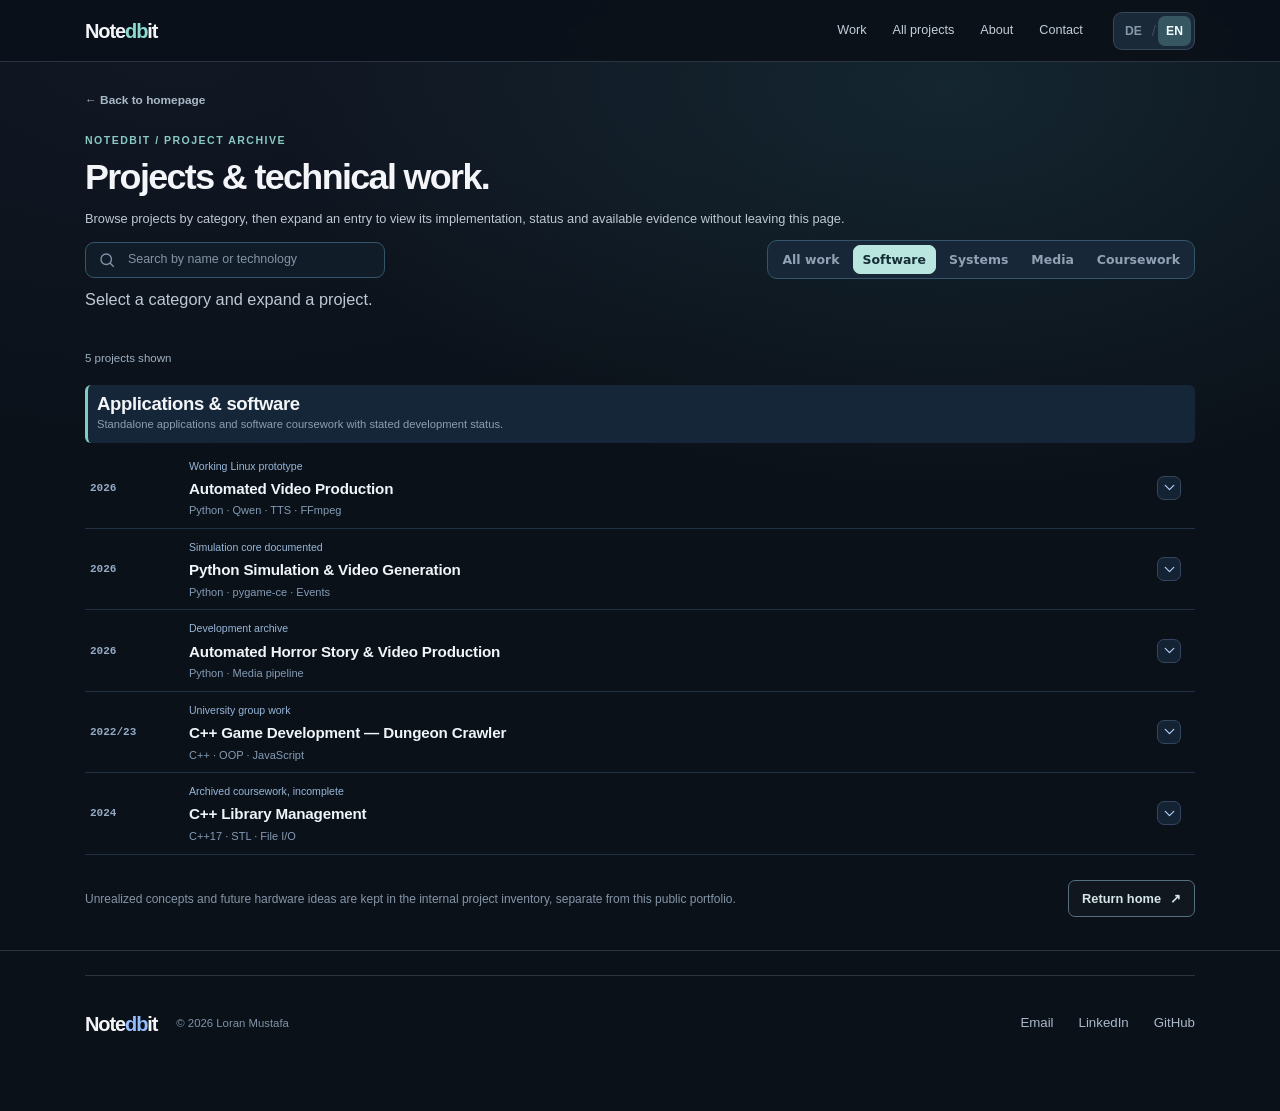
==== commit 7212ce00: "Add files via upload" ====
--- a/projects/index.html
+++ b/projects/index.html
@@ -1,2 +1,2 @@
 <!DOCTYPE html>
-<html lang="en"><head><meta charset="utf-8"/><meta content="width=device-width,initial-scale=1" name="viewport"/><title data-de="Projekte &amp; technische Arbeiten — Notedbit">Projects &amp; Technical Work — Notedbit</title><meta content="Portfolio archive: documented applications, technical system work, media projects and coursework by Loran Mustafa." data-content-de="Portfolioarchiv: dokumentierte Anwendungen, Systemarbeiten, Medienprojekte und Studienübungen von Loran Mustafa." name="description"/><meta content="#0a1018" name="theme-color"/><link href="https://notedbit.com/projects/" rel="canonical"/><meta content="website" property="og:type"/><meta content="Projects &amp; Technical Work — Notedbit" data-content-de="Projekte &amp; technische Arbeiten — Notedbit" property="og:title"/><meta content="Portfolio archive: documented applications, technical system work, media projects and coursework by Loran Mustafa." data-content-de="Portfolioarchiv: dokumentierte Anwendungen, Systemarbeiten, Medienprojekte und Studienübungen von Loran Mustafa." property="og:description"/><meta content="https://notedbit.com/projects/" property="og:url"/><meta content="https://notedbit.com/assets/og-preview.png" property="og:image"/><link href="../assets/favicon.svg" rel="icon" type="image/svg+xml"/><link href="../style.css" rel="stylesheet"/><script defer="" src="../language.js"></script><script defer="" src="../script.js"></script></head><body><a class="skip-link" href="#main-content"><span data-de="Zum Inhalt springen">Skip to content</span></a><header class="site-header" data-header=""><div class="nav-shell shell"><a aria-label="Notedbit home" class="brand wordmark" href="../index.html"><span>Note</span><span class="wordmark-db">db</span><span>it</span></a><button aria-controls="primary-nav" aria-expanded="false" aria-label="Open navigation" class="nav-toggle" data-nav-toggle="" type="button"><span></span><span></span></button><nav aria-label="Primary navigation" class="site-nav" id="primary-nav"><a href="../index.html#work"><span data-de="Arbeiten">Work</span></a><a href="../projects/"><span data-de="Alle Projekte">All projects</span></a><a href="../index.html#about"><span data-de="Über mich">About</span></a><a href="../index.html#contact"><span data-de="Kontakt">Contact</span></a></nav><div aria-label="Sprache / Language" class="language-switch" data-language-switch="" role="group"><button aria-label="Deutsch wählen" aria-pressed="false" data-lang="de" lang="de" type="button">DE</button><span aria-hidden="true">/</span><button aria-label="Choose English" aria-pressed="true" data-lang="en" lang="en" type="button">EN</button></div></div></header><main id="main-content"><section class="archive-lead shell"><a class="back-link" href="../index.html"><span data-de="← Zurück zur Startseite">← Back to homepage</span></a><p class="micro-label">NOTEDBIT / <span data-de="PROJEKTARCHIV">PROJECT ARCHIVE</span></p><h1><span data-de="Projekte &amp; technische Arbeiten.">Projects &amp; technical work.</span></h1><p><span data-de="Projekte nach Kategorien durchsuchen und direkt aufklappen, um Umsetzung, Stand und verfügbare Nachweise zu sehen – ohne die Seite zu verlassen.">Browse projects by category, then expand an entry to view its implementation, status and available evidence without leaving this page.</span></p><div class="archive-controls"><label class="archive-search"><span class="sr-only"><span data-de="Projekte suchen">Search projects</span></span><svg aria-hidden="true" viewbox="0 0 24 24"><circle cx="11" cy="11" r="7"></circle><path d="m16 16 5 5"></path></svg><input autocomplete="off" data-placeholder-de="Nach Namen oder Technologie suchen" id="project-search" placeholder="Search by name or technology" type="search"/></label><div aria-label="Filter project categories" class="archive-filters" data-aria-label-de="Projektkategorien filtern" role="group"><button aria-controls="project-groups" aria-pressed="false" data-filter="all" type="button"><span data-de="Alle Arbeiten">All work</span></button><button aria-controls="project-groups" aria-pressed="true" data-filter="software" type="button">Software</button><button aria-controls="project-groups" aria-pressed="false" data-filter="systems" type="button"><span data-de="Systeme">Systems</span></button><button aria-controls="project-groups" aria-pressed="false" data-filter="media" type="button"><span data-de="Medien">Media</span></button><button aria-controls="project-groups" aria-pressed="false" data-filter="coursework" type="button"><span data-de="Studium">Coursework</span></button></div></div><p class="archive-control-hint"><span data-de="Kategorie auswählen und Projekt aufklappen.">Select a category and expand a project.</span></p><p aria-live="polite" class="archive-filter-feedback" data-result-count=""></p></section><div class="shell archive-main" id="project-groups"><section class="archive-group" data-archive-section="software" id="software"><div class="archive-group-head"><span>01</span><div><h2><span data-de="Anwendungen &amp; Software">Applications &amp; software</span></h2><p><span data-de="Eigenständige Anwendungen und Software-Studienarbeiten mit kenntlich gemachtem Entwicklungsstand.">Standalone applications and software coursework with stated development status.</span></p></div><span class="archive-count">05</span></div><div class="archive-records"><details class="archive-record" data-category="software" data-search="automated product video generation automatisierte produktvideogenerierung python application integrating local text generation, narration, composition and ffmpeg rendering. public prototype output and separate test record. python-anwendung mit lokaler textgenerierung, vertonung, szenenaufbau und ffmpeg-rendering. öffentlicher prototyp und separater testnachweis. python · qwen · tts · ffmpeg automated video production automatisierte videoproduktion" id="video"><summary class="archive-record-summary"><span class="archive-record-year">2026</span><span class="archive-record-heading"><span class="archive-record-top"><span class="archive-record-status"><span data-de="Funktionsfähiger Linux-Prototyp">Working Linux prototype</span></span></span><span class="archive-record-title"><span data-de="Automatisierte Videoproduktion">Automated Video Production</span></span><span class="archive-record-stack">Python · Qwen · TTS · FFmpeg</span></span><span aria-hidden="true" class="archive-record-chevron"><svg viewbox="0 0 24 24"><path d="m6 9 6 6 6-6"></path></svg></span></summary><div class="archive-record-panel"><p class="archive-record-description"><span data-de="Python-Anwendung mit lokaler Textgenerierung, Vertonung, Szenenaufbau und FFmpeg-Rendering. Öffentlicher Prototyp und separater Testnachweis.">Python application integrating local text generation, narration, composition and FFmpeg rendering. Public prototype output and separate test record.</span></p><div class="archive-facts"><div class="archive-fact"><h4><span data-de="Von Produktinformationen zur Videoausgabe">From product information to video output</span></h4><p><span data-de="Die Anwendung soll aus ausgewählten Produktdaten vertonte Produktvideos im Hochformat erzeugen. Python verbindet Datenverarbeitung, lokale Textgenerierung, Audio und Rendering zu einem durchgängigen Ablauf.">The application is designed to generate narrated vertical product videos from selected product data. Python coordinates data processing, local text generation, audio and rendering in an end-to-end workflow.</span></p></div><div class="archive-fact"><h4><span data-de="Komponenten der Pipeline">Pipeline components</span></h4><p><span data-de="Die Pipeline verwendet ein lokales Qwen-Modell für Skripte, Kokoro zur Sprachsynthese und FFmpeg für das Videorendering. Szenenzeiten, Untertitel, Komposition und technische Prüfungen werden innerhalb der Anwendung verarbeitet. Eine Desktop-Oberfläche auf Basis von PySide6 gehört zum Projekt.">The pipeline uses a local Qwen model for scripts, Kokoro for speech synthesis and FFmpeg for video rendering. Scene timing, captions, composition and technical checks are handled within the application. A PySide6-based desktop interface is part of the project.</span></p></div></div><div class="archive-media archive-video"><video aria-label="Video prototype: generated sample" controls="" data-aria-label-de="Videoprototyp: generiertes Beispiel" playsinline="" poster="../assets/trending-trove-poster.jpg" preload="none"><source src="../assets/trending-trove-prototype.mp4" type="video/mp4"/></video><div class="archive-media-caption"><strong><span data-de="Generiertes Prototypbeispiel">Generated prototype sample</span></strong><p><span data-de="Eine frühere Ausgabe der Anwendung, kein fertiges Produkt. Der separat dokumentierte Linux-End-to-End-Test verwendete eine andere Videodatei.">An earlier output of the application, not a finalized product. The separately documented Linux end-to-end test used another video file.</span></p></div></div><div class="archive-panel-links"><a class="archive-case-link" href="trendingtrove.html"><span data-de="Technische Dokumentation">Technical documentation</span> <span aria-hidden="true">↗</span></a></div></div></details><details class="archive-record" data-category="software" data-search="python simulation &amp; video generation python-simulationen &amp; videogenerierung pygame simulation with collisions, deterministic seeds and event-driven run evaluation. the full automated export workflow remains under development. pygame-simulation mit kollisionen, reproduzierbaren seeds und ereignisbasierter laufbewertung. der vollständige exportworkflow befindet sich in entwicklung. python · pygame-ce · events python simulation &amp; video generation python-simulationen &amp; videogenerierung" id="simulation"><summary class="archive-record-summary"><span class="archive-record-year">2026</span><span class="archive-record-heading"><span class="archive-record-top"><span class="archive-record-status"><span data-de="Simulationskern dokumentiert">Simulation core documented</span></span></span><span class="archive-record-title"><span data-de="Python-Simulationen &amp; Videogenerierung">Python Simulation &amp; Video Generation</span></span><span class="archive-record-stack">Python · pygame-ce · Events</span></span><span aria-hidden="true" class="archive-record-chevron"><svg viewbox="0 0 24 24"><path d="m6 9 6 6 6-6"></path></svg></span></summary><div class="archive-record-panel"><p class="archive-record-description"><span data-de="pygame-Simulation mit Kollisionen, reproduzierbaren Seeds und ereignisbasierter Laufbewertung. Der vollständige Exportworkflow befindet sich in Entwicklung.">pygame simulation with collisions, deterministic seeds and event-driven run evaluation. The full automated export workflow remains under development.</span></p><div class="archive-facts"><div class="archive-fact"><h4><span data-de="Simulationsmechanik">Simulation mechanics</span></h4><p><span data-de="Der dokumentierte funktionsfähige Stand umfasst mehrere bewegte Kugeln, Wand- und Kugelkollisionen, Escape-/Multiplikationslogik, deterministische Seeds, eindeutige Objekt-IDs und eine interne Simulationszeit.">The documented working state includes multiple moving balls, wall and ball collisions, escape/multiplication logic, deterministic seeds, unique object IDs and an internal simulation clock.</span></p></div><div class="archive-fact"><h4><span data-de="Events und Reproduzierbarkeit">Events and reproducibility</span></h4><p><span data-de="Ein Event-/Listener-System erfasst Kollisionen, Objekterzeugung, Entfernen und Punktestände. Debug-Overlays, Laufmetriken und automatische Prüfungen unterstützen Tests und reproduzierbare Entwicklungsdurchläufe.">An event/listener system records collisions, object creation, removal and scoring events. Debug overlays, run metrics and automated acceptance checks support testing and repeatable development runs.</span></p></div></div><div class="archive-panel-links"><a class="archive-case-link" href="python-simulations.html"><span data-de="Technische Dokumentation">Technical documentation</span> <span aria-hidden="true">↗</span></a></div></div></details><details class="archive-record" data-category="software" data-search="automated horror story &amp; video production automatisierte horrorstory- &amp; videoproduktion separate python project for story processing, voice and short-video composition. public showcase video not yet verified. separates python-projekt für story-verarbeitung, vertonung und kurze videos. öffentliches beispielvideo bislang nicht verifiziert. python · media pipeline automated horror story &amp; video production automatisierte horrorstory- &amp; videoproduktion" id="horror"><summary class="archive-record-summary"><span class="archive-record-year">2026</span><span class="archive-record-heading"><span class="archive-record-top"><span class="archive-record-status"><span data-de="Entwicklungsarchiv">Development archive</span></span></span><span class="archive-record-title"><span data-de="Automatisierte Horrorstory- &amp; Videoproduktion">Automated Horror Story &amp; Video Production</span></span><span class="archive-record-stack">Python · Media pipeline</span></span><span aria-hidden="true" class="archive-record-chevron"><svg viewbox="0 0 24 24"><path d="m6 9 6 6 6-6"></path></svg></span></summary><div class="archive-record-panel"><p class="archive-record-description"><span data-de="Separates Python-Projekt für Story-Verarbeitung, Vertonung und kurze Videos. Öffentliches Beispielvideo bislang nicht verifiziert.">Separate Python project for story processing, voice and short-video composition. Public showcase video not yet verified.</span></p><div class="archive-facts"><div class="archive-fact"><h4><span data-de="Vertonte fiktionale Geschichten">Narrated fictional stories</span></h4><p><span data-de="Das Projekt ist auf englischsprachige fiktionale Horrorvideos ausgerichtet. Es verbindet Erzähltext, Vertonung, Bildsequenzen, zurückhaltende Bildbewegung, Untertitel und Medienexport. Es ist von der Produktvideo-Pipeline getrennt.">The project targets English-language fictional horror videos. It combines narrative text, narration, image sequences, restrained visual movement, subtitles and media export. It is distinct from the product-video pipeline.</span></p></div><div class="archive-fact"><h4><span data-de="Stapelverarbeitung und Prüfungen">Batch processing and validation</span></h4><p><span data-de="Frühere Entwicklungsnotizen beschreiben einen Desktop-Ablauf mit mehreren unabhängigen Story-Durchläufen, Untertitelverarbeitung und der Fortsetzung nach Fehlern einzelner Stapelaufträge. Automatisierte Tests für die Stapelverarbeitung wurden dokumentiert; eine unabhängig geprüfte aktuelle Videodatei liegt hier nicht vor.">Earlier development notes describe a desktop workflow with multiple independent story runs, subtitle handling and recovery from failed items in a batch. Automated tests were reported for the batch workflow, but an independently checked current media sample is not included here.</span></p></div></div><div class="archive-panel-links"><a class="archive-case-link" href="horror-video-automation.html"><span data-de="Technische Dokumentation">Technical documentation</span> <span aria-hidden="true">↗</span></a></div></div></details><details class="archive-record" data-category="software" data-search="c++ game development — dungeon crawler c++-spieleentwicklung — dungeon crawler original c++ group project with object-oriented mechanics; later browser-playable javascript adaptation. ursprüngliches c++-gruppenprojekt mit objektorientierten mechaniken; später erstellte, spielbare javascript-adaption. c++ · oop · javascript c++ game development — dungeon crawler c++-spieleentwicklung — dungeon crawler" id="dungeon"><summary class="archive-record-summary"><span class="archive-record-year">2022/23</span><span class="archive-record-heading"><span class="archive-record-top"><span class="archive-record-status"><span data-de="Universitäre Gruppenarbeit">University group work</span></span></span><span class="archive-record-title"><span data-de="C++-Spieleentwicklung — Dungeon Crawler">C++ Game Development — Dungeon Crawler</span></span><span class="archive-record-stack">C++ · OOP · JavaScript</span></span><span aria-hidden="true" class="archive-record-chevron"><svg viewbox="0 0 24 24"><path d="m6 9 6 6 6-6"></path></svg></span></summary><div class="archive-record-panel"><p class="archive-record-description"><span data-de="Ursprüngliches C++-Gruppenprojekt mit objektorientierten Mechaniken; später erstellte, spielbare JavaScript-Adaption.">Original C++ group project with object-oriented mechanics; later browser-playable JavaScript adaptation.</span></p><div class="archive-facts"><div class="archive-fact"><h4><span data-de="Ursprüngliches C++-Projekt">Original C++ project</span></h4><p><span data-de="Entwickelt im Rahmen von Algorithmen und Datenstrukturen an der Universität Osnabrück. Die ursprüngliche Umgebung verwendete AlgoViz / SVG für die Darstellung und umfasste Charaktere, Gegner, Kämpfe, Gegenstände, Truhen, Gold, Gifteffekte und Levelwechsel.">Developed as part of Algorithms and Data Structures at the University of Osnabrück. The original environment used AlgoViz / SVG for graphics and included characters, enemies, combat, items, chests, gold, poison effects and level progression.</span></p></div><div class="archive-fact"><h4><span data-de="Spiel- und Levelmechanik">Game and level logic</span></h4><p><span data-de="Der ursprüngliche Code enthält objektorientierte Klassen und eine rasterbasierte Dungeon-Logik. Zufällige Levelgenerierung und Prüfungen erreichbarer Bereiche gehören zur dokumentierten Implementierung. Der Browser-Port bildet ausgewählte Mechaniken mit JavaScript und den vorhandenen Pixel-Art-Grafiken nach.">The original code includes object-oriented classes and grid-based dungeon logic. Randomized level generation and checks for reachable areas are part of the documented implementation. The browser port reproduces selected mechanics using JavaScript and the existing pixel-art assets.</span></p></div></div><div class="archive-media archive-game"><div class="archive-game-preview"><img alt="Dungeon Crawler game preview" data-alt-de="Vorschau des Dungeon-Crawler-Spiels" loading="lazy" src="../assets/dungeoncrawler-preview.png"/><div><strong><span data-de="Spielbare Browser-Adaption">Playable browser adaptation</span></strong><p><span data-de="Das Browser-Spiel ist eine spätere JavaScript-Adaption, nicht die ursprüngliche C++-Studienabgabe.">The browser game is a later JavaScript adaptation, not the original C++ coursework submission.</span></p><button aria-expanded="false" class="archive-game-launch" data-game-toggle="" type="button"><span data-de="Spiel hier laden">Load game here</span></button></div></div><div class="archive-game-frame" hidden=""><iframe allowfullscreen="" data-game-src="../games/dungeoncrawler/" loading="lazy" title="Playable Dungeon Crawler demo"></iframe><p class="archive-game-note"><span data-de="Für eine größere Ansicht das vollständige Spiel öffnen.">For a larger view, open the full game.</span> <a href="../games/dungeoncrawler/"><span data-de="Ganzes Spiel öffnen">Open full game</span> ↗</a></p></div></div><div class="archive-panel-links"><a class="archive-case-link" href="dungeoncrawler.html"><span data-de="Technische Dokumentation">Technical documentation</span> <span aria-hidden="true">↗</span></a></div></div></details><details class="archive-record" data-category="software" data-search="c++ library management c++-bibliotheksverwaltung archived multi-class application skeleton. the original command dispatcher was empty; attribution needs review before public code release. archivierter anwendungsentwurf mit mehreren klassen. die ursprüngliche befehlsverarbeitung war leer; urheberschaft vor codefreigabe klären. c++17 · stl · file i/o c++ library management c++-bibliotheksverwaltung" id="library"><summary class="archive-record-summary"><span class="archive-record-year">2024</span><span class="archive-record-heading"><span class="archive-record-top"><span class="archive-record-status"><span data-de="Archivierte Studienarbeit, unvollständig">Archived coursework, incomplete</span></span></span><span class="archive-record-title"><span data-de="C++-Bibliotheksverwaltung">C++ Library Management</span></span><span class="archive-record-stack">C++17 · STL · File I/O</span></span><span aria-hidden="true" class="archive-record-chevron"><svg viewbox="0 0 24 24"><path d="m6 9 6 6 6-6"></path></svg></span></summary><div class="archive-record-panel"><p class="archive-record-description"><span data-de="Archivierter Anwendungsentwurf mit mehreren Klassen. Die ursprüngliche Befehlsverarbeitung war leer; Urheberschaft vor Codefreigabe klären.">Archived multi-class application skeleton. The original command dispatcher was empty; attribution needs review before public code release.</span></p><div class="archive-facts"><div class="archive-fact"><h4><span data-de="Mehrere fachliche Klassen">Multiple domain classes</span></h4><p><span data-de="Der archivierte Code enthält getrennte Klassen für Book, Author, User, Tag, BorrowEntry und Library sowie Header-/Quelldateitrennung, Standardcontainer, Suchroutinen und Datei-Ein-/Ausgabe.">The archived code contains separate Book, Author, User, Tag, BorrowEntry and Library classes, with header/source separation, standard containers, lookup routines and file-I/O methods.</span></p></div><div class="archive-fact"><h4><span data-de="Fehlende Kommandoverarbeitung">Missing command dispatch</span></h4><p><span data-de="Die Hauptschleife ruft Library::processCommand() auf, die Methode ist im verfügbaren Archiv aber leer. Auch die Ausleihberechtigung ist nur ein Platzhalter. Ein erfolgreicher Build bedeutet deshalb nicht, dass die Anwendung benutzbar ist.">The main input loop calls Library::processCommand(), but that method has no implementation in the available archive. A borrowing authorization check is also a placeholder. A successful build therefore does not mean the application is usable.</span></p></div></div><div class="archive-panel-links"><a class="archive-case-link" href="library-management.html"><span data-de="Technische Dokumentation">Technical documentation</span> <span aria-hidden="true">↗</span></a></div></div></details></div></section><section class="archive-group" data-archive-section="systems" id="systems"><div class="archive-group-head"><span>02</span><div><h2><span data-de="Web &amp; Infrastruktur">Web &amp; infrastructure</span></h2><p><span data-de="Bereitstellung, Linux-Wartung, Skripte und Serverbetrieb.">Deployment, Linux maintenance, scripting and server operation.</span></p></div><span class="archive-count">03</span></div><div class="archive-records"><details class="archive-record" data-category="systems" data-search="web development &amp; deployment webentwicklung &amp; bereitstellung responsive bilingual static website, github pages deployment and browser game integration. responsive zweisprachige statische website, github-pages-bereitstellung und integration eines browserspiels. html · css · js · git web development &amp; deployment webentwicklung &amp; bereitstellung" id="website"><summary class="archive-record-summary"><span class="archive-record-year">2026</span><span class="archive-record-heading"><span class="archive-record-top"><span class="archive-record-status"><span data-de="Veröffentlichte Website">Live site</span></span></span><span class="archive-record-title"><span data-de="Webentwicklung &amp; Bereitstellung">Web Development &amp; Deployment</span></span><span class="archive-record-stack">HTML · CSS · JS · Git</span></span><span aria-hidden="true" class="archive-record-chevron"><svg viewbox="0 0 24 24"><path d="m6 9 6 6 6-6"></path></svg></span></summary><div class="archive-record-panel"><p class="archive-record-description"><span data-de="Responsive zweisprachige statische Website, GitHub-Pages-Bereitstellung und Integration eines Browserspiels.">Responsive bilingual static website, GitHub Pages deployment and browser game integration.</span></p><div class="archive-facts"><div class="archive-fact"><h4><span data-de="HTML, CSS und JavaScript">Plain HTML, CSS and JavaScript</span></h4><p><span data-de="Notedbit wird ohne Frontend-Framework oder Backend umgesetzt. Die Website enthält responsive Navigation, eine zweisprachige Oberfläche, Projektseiten, einen Videoplayer und eine interaktive JavaScript-Spieladaption.">Notedbit is built without a frontend framework or backend. The site includes responsive navigation, a bilingual interface, project pages, a media player and an interactive JavaScript game adaptation.</span></p></div><div class="archive-fact"><h4><span data-de="Versioniert und veröffentlicht">Versioned and published</span></h4><p><span data-de="Der Quellcode wird mit Git und GitHub verwaltet und über GitHub Pages unter einer eigenen Domain bereitgestellt. Das öffentliche Repository dokumentiert die Seitenstruktur und den verfügbaren Quellcode.">The source is managed with Git and GitHub and served through GitHub Pages under a custom domain. The public repository documents the site structure and the available source code.</span></p></div></div><div class="archive-media archive-site-preview"><img alt="Screenshot of the actual Notedbit website" data-alt-de="Screenshot der tatsächlichen Notedbit-Website" loading="lazy" src="../assets/notedbit-site-preview.png"/><p><span data-de="Screenshot dieses Portfolios; der Quellcode ist im öffentlichen Repository verfügbar.">Screenshot of this portfolio; source code is available in the public repository.</span> <a href="https://github.com/NotedBit/notedbit" rel="noopener noreferrer" target="_blank">GitHub ↗</a></p></div><div class="archive-panel-links"><a class="archive-case-link" href="web-development.html"><span data-de="Technische Dokumentation">Technical documentation</span> <span aria-hidden="true">↗</span></a> <a class="archive-case-link" href="https://github.com/NotedBit/notedbit" rel="noopener noreferrer" target="_blank">GitHub ↗</a></div></div></details><details class="archive-record" data-category="systems" data-search="linux &amp; system automation linux &amp; systemautomatisierung linux migration, troubleshooting, shell/systemd tasks and documented maintenance workflows. linux-migration, fehlerdiagnose, shell-/systemd-aufgaben und dokumentierte wartungsabläufe. linux · shell · systemd linux &amp; system automation linux &amp; systemautomatisierung" id="linux"><summary class="archive-record-summary"><span class="archive-record-year">2026</span><span class="archive-record-heading"><span class="archive-record-top"><span class="archive-record-status"><span data-de="Praktische Konfiguration">Practical configuration</span></span></span><span class="archive-record-title"><span data-de="Linux &amp; Systemautomatisierung">Linux &amp; System Automation</span></span><span class="archive-record-stack">Linux · Shell · systemd</span></span><span aria-hidden="true" class="archive-record-chevron"><svg viewbox="0 0 24 24"><path d="m6 9 6 6 6-6"></path></svg></span></summary><div class="archive-record-panel"><p class="archive-record-description"><span data-de="Linux-Migration, Fehlerdiagnose, Shell-/systemd-Aufgaben und dokumentierte Wartungsabläufe.">Linux migration, troubleshooting, shell/systemd tasks and documented maintenance workflows.</span></p><div class="archive-facts"><div class="archive-fact"><h4><span data-de="Shell und systemd">Shell and systemd</span></h4><p><span data-de="Zu den Linux-Wartungsaufgaben gehören skriptbasierte APT-/Flatpak-Updates und eine Zeitsteuerung über systemd. Die Arbeiten zeigen lokale Automatisierung, nicht die Administration produktiver Unternehmensinfrastruktur.">Linux maintenance tasks include scripted APT/Flatpak updates and systemd-based scheduling. The work demonstrates configuration and operation of local automation, not production-scale infrastructure administration.</span></p></div><div class="archive-fact"><h4><span data-de="Fehleranalyse und Systemmigration">Troubleshooting and system migration</span></h4><p><span data-de="Dokumentierte Arbeiten umfassen Boot- und Datenträgermigration, Desktop- und Hardwarekonfiguration, Audio-/Netzwerkdiagnose und Untersuchungen schwankender WLAN-/Downloadgeschwindigkeiten. Eine Datenträgermigration auf NVMe wurde abgeschlossen und das System erfolgreich gestartet.">Documented work includes boot and storage migration, desktop and hardware configuration, audio/network diagnostics and investigation of fluctuating Wi-Fi/download performance. A disk-to-NVMe migration was completed and the system booted successfully.</span></p></div></div><div class="archive-panel-links"><a class="archive-case-link" href="linux-automation.html"><span data-de="Technische Dokumentation">Technical documentation</span> <span aria-hidden="true">↗</span></a></div></div></details><details class="archive-record" data-category="systems" data-search="private game server operation betrieb eines privaten gameservers dauntless revived server operations on linux. server operation, not development of the original game. dauntless-revived-serverbetrieb unter linux. serveradministration, keine entwicklung des ursprünglichen spiels. linux · server operations private game server operation betrieb eines privaten gameservers" id="server"><summary class="archive-record-summary"><span class="archive-record-year">—</span><span class="archive-record-heading"><span class="archive-record-top"><span class="archive-record-status"><span data-de="Archivierter Betrieb">Archived operation</span></span></span><span class="archive-record-title"><span data-de="Betrieb eines privaten Gameservers">Private Game Server Operation</span></span><span class="archive-record-stack">Linux · Server operations</span></span><span aria-hidden="true" class="archive-record-chevron"><svg viewbox="0 0 24 24"><path d="m6 9 6 6 6-6"></path></svg></span></summary><div class="archive-record-panel"><p class="archive-record-description"><span data-de="Dauntless-Revived-Serverbetrieb unter Linux. Serveradministration, keine Entwicklung des ursprünglichen Spiels.">Dauntless Revived server operations on Linux. Server operation, not development of the original game.</span></p><div class="archive-facts"><div class="archive-fact"><h4><span data-de="Privater Dauntless-Server">Private Dauntless server</span></h4><p><span data-de="Ein privater Dauntless-Revived-Server wurde unter Linux eingerichtet und betrieben, einschließlich Wartung und Backups. Der Dienst wurde inzwischen eingestellt. Dies belegt Betriebserfahrung, nicht die Entwicklung des Spiels oder einer kommerziellen Hosting-Plattform.">A private Dauntless Revived server was configured and operated under Linux, with maintenance and backups. The service has since been discontinued; this is operational experience, not a claim of developing the game or a commercial hosted platform.</span></p></div><div class="archive-fact"><h4><span data-de="Umfang der Dokumentation">Documentation scope</span></h4><p><span data-de="Dies sind getrennte technische Arbeiten, die als Fallstudie zusammengefasst werden, kein einheitliches Softwareprodukt. Ein Live-Administrationsdashboard, produktives Monitoring oder ein öffentlicher Server-Endpunkt wird nicht behauptet.">These are separate technical tasks grouped as a case study, not one unified software product. No live administrative dashboard, production monitoring setup or public server endpoint is claimed.</span></p></div></div><div class="archive-panel-links"><a class="archive-case-link" href="linux-automation.html#server"><span data-de="Technische Dokumentation">Technical documentation</span> <span aria-hidden="true">↗</span></a></div></div></details></div></section><section class="archive-group" data-archive-section="media" id="media"><div class="archive-group-head"><span>03</span><div><h2><span data-de="Medien &amp; Veröffentlichung">Media &amp; publishing</span></h2><p><span data-de="Eigenständige Medienarbeit, nicht als Softwareentwicklung dargestellt.">Independent content work, not presented as software engineering.</span></p></div><span class="archive-count">01</span></div><div class="archive-records"><details class="archive-record" data-category="media" data-search="social media content project social-media-projekt memesmoke: independent short-form media publishing, creative editing and audience-performance analysis. memesmoke: eigenständige kurzvideo-veröffentlichungen, bearbeitung und auswertung der reichweite. instagram · video editing social media content project social-media-projekt" id="memesmoke"><summary class="archive-record-summary"><span class="archive-record-year">2020–25</span><span class="archive-record-heading"><span class="archive-record-top"><span class="archive-record-status"><span data-de="Pausiert">On hold</span></span></span><span class="archive-record-title"><span data-de="Social-Media-Projekt">Social Media Content Project</span></span><span class="archive-record-stack">Instagram · Video editing</span></span><span aria-hidden="true" class="archive-record-chevron"><svg viewbox="0 0 24 24"><path d="m6 9 6 6 6-6"></path></svg></span></summary><div class="archive-record-panel"><p class="archive-record-description"><span data-de="MemeSmoke: eigenständige Kurzvideo-Veröffentlichungen, Bearbeitung und Auswertung der Reichweite.">MemeSmoke: independent short-form media publishing, creative editing and audience-performance analysis.</span></p><div class="archive-facts"><div class="archive-fact"><h4><span data-de="Bearbeitung, Veröffentlichung und Auswertung">Editing, publishing and analysis</span></h4><p><span data-de="Das Projekt umfasste die Aufbereitung und Veröffentlichung kurzer Medieninhalte sowie die Auswertung ihrer Leistung mit Instagram Insights. Es wird als digitales Medienprojekt präsentiert, nicht als Programmierarbeit.">The account involved preparing and publishing short-form media content and reviewing performance using Instagram Insights. It is presented as a digital media project, not a programming project.</span></p></div><div class="archive-fact"><h4><span data-de="Dokumentierte Reichweite">Recorded reach</span></h4><p><span data-de="Der Account erreichte zeitweise mehr als 10.000 Follower, veröffentlichte über 90 Reels und erzielte mit einzelnen Beiträgen bis zu 8,1 Millionen Aufrufe. Dies sind historische Projektergebnisse, keine aktuellen Reichweitenwerte.">The account reached more than 10,000 followers at its peak, published over 90 Reels and recorded individual posts with up to 8.1 million views. These are historical project results, not current reach figures.</span></p></div></div><div class="archive-media archive-milestones"><img alt="Original screenshot celebrating 10,000 followers" data-alt-de="Original-Screenshot zum Meilenstein von 10.000 Followern" loading="lazy" src="../assets/memesmoke-achievement-10k.jpg"/><img alt="Original screenshot celebrating 5 million plays" data-alt-de="Original-Screenshot zum Meilenstein von fünf Millionen Aufrufen" loading="lazy" src="../assets/memesmoke-achievement-5m.jpg"/><p><span data-de="Historische Screenshots, keine aktuellen Reichweitenzahlen.">Historical screenshots, not current audience figures.</span></p></div><div class="archive-panel-links"><a class="archive-case-link" href="media-project.html"><span data-de="Technische Dokumentation">Technical documentation</span> <span aria-hidden="true">↗</span></a></div></div></details></div></section><section class="archive-group" data-archive-section="coursework" id="coursework"><div class="archive-group-head"><span>04</span><div><h2><span data-de="Frühere Studienarbeiten">Earlier coursework</span></h2><p><span data-de="Kleinere Aufgaben, die nicht zu Softwareprodukten aufgebläht werden.">Smaller assignments grouped without inflating them into products.</span></p></div><span class="archive-count">04</span></div><div class="archive-records"><details class="archive-record" data-category="coursework" data-search="c++ text calculator c++-textrechner early group exercise: german number words, arithmetic parsing and exception handling. frühe gruppenübung: deutsche zahlwörter, rechen-parsing und fehlerbehandlung. c++ · parsing c++ text calculator c++-textrechner" id="calculator"><summary class="archive-record-summary"><span class="archive-record-year">2023/24</span><span class="archive-record-heading"><span class="archive-record-top"><span class="archive-record-status"><span data-de="Gruppenarbeit">Group coursework</span></span></span><span class="archive-record-title"><span data-de="C++-Textrechner">C++ Text Calculator</span></span><span class="archive-record-stack">C++ · Parsing</span></span><span aria-hidden="true" class="archive-record-chevron"><svg viewbox="0 0 24 24"><path d="m6 9 6 6 6-6"></path></svg></span></summary><div class="archive-record-panel"><p class="archive-record-description"><span data-de="Frühe Gruppenübung: deutsche Zahlwörter, Rechen-Parsing und Fehlerbehandlung.">Early group exercise: German number words, arithmetic parsing and exception handling.</span></p><div class="archive-facts"><div class="archive-fact"><h4><span data-de="Textbasierter Taschenrechner (Gruppenarbeit)">Text-based calculator (group work)</span></h4><p><span data-de="Ein Konsolenprogramm interpretiert ausgeschriebene Zahlen und Rechenoperatoren, prüft Eingaben, behandelt Fehler und gibt Ergebnisse aus. Im archivierten Quellcode stehen drei Mitwirkende; es wird nicht als Einzelarbeit dargestellt.">A console program interprets written number words and arithmetic operators, validates inputs, handles errors and outputs results. The archived source names three student contributors; it is not represented as my individual work.</span></p></div></div><div class="archive-panel-links"><a class="archive-case-link" href="coursework.html#cpp"><span data-de="Technische Dokumentation">Technical documentation</span> <span aria-hidden="true">↗</span></a></div></div></details><details class="archive-record" data-category="coursework" data-search="sorting exercise (bubble sort) sortierübung (bubble sort) small three-value sorting assignment; documented as coursework rather than a separate app. kleine sortieraufgabe für drei werte; als studienübung und nicht als eigenständige app dokumentiert. c++ · algorithms sorting exercise (bubble sort) sortierübung (bubble sort)" id="sorting"><summary class="archive-record-summary"><span class="archive-record-year">2023/24</span><span class="archive-record-heading"><span class="archive-record-top"><span class="archive-record-status"><span data-de="Gruppenarbeit">Group coursework</span></span></span><span class="archive-record-title"><span data-de="Sortierübung (Bubble Sort)">Sorting Exercise (Bubble Sort)</span></span><span class="archive-record-stack">C++ · Algorithms</span></span><span aria-hidden="true" class="archive-record-chevron"><svg viewbox="0 0 24 24"><path d="m6 9 6 6 6-6"></path></svg></span></summary><div class="archive-record-panel"><p class="archive-record-description"><span data-de="Kleine Sortieraufgabe für drei Werte; als Studienübung und nicht als eigenständige App dokumentiert.">Small three-value sorting assignment; documented as coursework rather than a separate app.</span></p><div class="archive-facts"><div class="archive-fact"><h4><span data-de="Sortier- und Grundlagenübungen">Sorting and introductory exercises</span></h4><p><span data-de="Das Archiv enthält eine kleine Bubble-Sort-Aufgabe für drei Eingabewerte (ebenfalls als Gruppenarbeit dokumentiert), eine Währungsumrechnung mit festen Kursen, einen einfachen Briefgenerator mit Bedingungen und Konsolen-Grundlagenübungen. Ein ähnlich benannter Sortierer im Archiv wird mir ohne Nachweis nicht zugeschrieben.">The archive contains a small Bubble Sort task for three input values (also documented as group coursework), basic currency conversion with fixed rates, a conditional letter generator and introductory console programs. A similarly named sorter in the archive is not attributed to me without evidence.</span></p></div></div><div class="archive-panel-links"><a class="archive-case-link" href="coursework.html#cpp"><span data-de="Technische Dokumentation">Technical documentation</span> <span aria-hidden="true">↗</span></a></div></div></details><details class="archive-record" data-category="coursework" data-search="introductory c++ programs c++-einführungsprogramme currency conversion, letter generation and introductory console exercises. währungsumrechnung, briefgenerierung und einfache konsolenübungen. c++ · control flow introductory c++ programs c++-einführungsprogramme" id="introcpp"><summary class="archive-record-summary"><span class="archive-record-year">2023/24</span><span class="archive-record-heading"><span class="archive-record-top"><span class="archive-record-status"><span data-de="Einführende Studienarbeit">Introductory coursework</span></span></span><span class="archive-record-title"><span data-de="C++-Einführungsprogramme">Introductory C++ Programs</span></span><span class="archive-record-stack">C++ · Control flow</span></span><span aria-hidden="true" class="archive-record-chevron"><svg viewbox="0 0 24 24"><path d="m6 9 6 6 6-6"></path></svg></span></summary><div class="archive-record-panel"><p class="archive-record-description"><span data-de="Währungsumrechnung, Briefgenerierung und einfache Konsolenübungen.">Currency conversion, letter generation and introductory console exercises.</span></p><div class="archive-facts"><div class="archive-fact"><h4><span data-de="Sortier- und Grundlagenübungen">Sorting and introductory exercises</span></h4><p><span data-de="Das Archiv enthält eine kleine Bubble-Sort-Aufgabe für drei Eingabewerte (ebenfalls als Gruppenarbeit dokumentiert), eine Währungsumrechnung mit festen Kursen, einen einfachen Briefgenerator mit Bedingungen und Konsolen-Grundlagenübungen. Ein ähnlich benannter Sortierer im Archiv wird mir ohne Nachweis nicht zugeschrieben.">The archive contains a small Bubble Sort task for three input values (also documented as group coursework), basic currency conversion with fixed rates, a conditional letter generator and introductory console programs. A similarly named sorter in the archive is not attributed to me without evidence.</span></p></div></div><div class="archive-panel-links"><a class="archive-case-link" href="coursework.html#cpp"><span data-de="Technische Dokumentation">Technical documentation</span> <span aria-hidden="true">↗</span></a></div></div></details><details class="archive-record" data-category="coursework" data-search="computer architecture &amp; digital logic rechnerarchitektur &amp; digitale logik risc-v assembly and digital-circuit exercises from university modules; scope of individual submissions remains under review. risc-v-assembly und digitalschaltungen aus dem studium; umfang einzelner abgaben noch in prüfung. risc-v · digital computer architecture &amp; digital logic rechnerarchitektur &amp; digitale logik" id="architecture"><summary class="archive-record-summary"><span class="archive-record-year">2022–25</span><span class="archive-record-heading"><span class="archive-record-top"><span class="archive-record-status"><span data-de="Studienübungen">Coursework</span></span></span><span class="archive-record-title"><span data-de="Rechnerarchitektur &amp; Digitale Logik">Computer Architecture &amp; Digital Logic</span></span><span class="archive-record-stack">RISC-V · Digital</span></span><span aria-hidden="true" class="archive-record-chevron"><svg viewbox="0 0 24 24"><path d="m6 9 6 6 6-6"></path></svg></span></summary><div class="archive-record-panel"><p class="archive-record-description"><span data-de="RISC-V-Assembly und Digitalschaltungen aus dem Studium; Umfang einzelner Abgaben noch in Prüfung.">RISC-V assembly and digital-circuit exercises from university modules; scope of individual submissions remains under review.</span></p><div class="archive-facts"><div class="archive-fact"><h4><span data-de="Digitale Logik und RISC-V">Digital logic and RISC-V</span></h4><p><span data-de="Studienmaterialien und frühere Gespräche beziehen sich auf Digital-Schaltungsübungen und RISC-V-/Assembly-Arbeiten. Simulator-Dateien allein belegen kein abgeschlossenes eigenständiges Softwareprojekt. Umfang und Urheberschaft einzelner Abgaben müssen vor einer Veröffentlichung geprüft werden.">University materials and earlier discussions reference Digital circuit exercises and RISC-V/Assembly work. Simulator files alone are not evidence of a completed independent software project. The scope and authorship of specific submissions require review before publication.</span></p></div></div><div class="archive-panel-links"><a class="archive-case-link" href="coursework.html#hardware"><span data-de="Technische Dokumentation">Technical documentation</span> <span aria-hidden="true">↗</span></a></div></div></details></div></section></div><div class="shell archive-closing"><p><span data-de="Noch nicht umgesetzte Konzepte und künftige Hardwareideen bleiben im internen Projektinventar und werden getrennt vom öffentlichen Portfolio geführt.">Unrealized concepts and future hardware ideas are kept in the internal project inventory, separate from this public portfolio.</span></p><a class="button button-secondary" href="../index.html"><span data-de="Zur Startseite">Return home</span><span aria-hidden="true">↗</span></a></div></main><footer class="site-footer portfolio-footer"><div class="footer-shell shell"><div class="footer-identity"><a aria-label="Notedbit home" class="brand wordmark" href="../index.html"><span>Note</span><span class="wordmark-db">db</span><span>it</span></a><p>© <span data-year="">2026</span> Loran Mustafa</p></div><div class="footer-meta"><a href="mailto:loran@notedbit.com">Email</a><a href="https://www.linkedin.com/in/loran-mustafa" rel="noopener noreferrer" target="_blank">LinkedIn</a><a href="https://github.com/notedbit" rel="noopener noreferrer" target="_blank">GitHub</a></div></div></footer><script defer="" src="../archive.js"></script></body></html>+<html lang="en"><head><meta charset="utf-8"/><meta content="width=device-width,initial-scale=1" name="viewport"/><title data-de="Projekte &amp; technische Arbeiten — Notedbit">Projects &amp; Technical Work — Notedbit</title><meta content="Portfolio archive: documented applications, technical system work, media projects and coursework by Loran Mustafa." data-content-de="Portfolioarchiv: dokumentierte Anwendungen, Systemarbeiten, Medienprojekte und Studienübungen von Loran Mustafa." name="description"/><meta content="#0a1018" name="theme-color"/><link href="https://notedbit.com/projects/" rel="canonical"/><meta content="website" property="og:type"/><meta content="Projects &amp; Technical Work — Notedbit" data-content-de="Projekte &amp; technische Arbeiten — Notedbit" property="og:title"/><meta content="Portfolio archive: documented applications, technical system work, media projects and coursework by Loran Mustafa." data-content-de="Portfolioarchiv: dokumentierte Anwendungen, Systemarbeiten, Medienprojekte und Studienübungen von Loran Mustafa." property="og:description"/><meta content="https://notedbit.com/projects/" property="og:url"/><meta content="https://notedbit.com/assets/og-preview.png" property="og:image"/><link href="../assets/favicon.svg" rel="icon" type="image/svg+xml"/><link href="../style.css" rel="stylesheet"/><script defer="" src="../language.js"></script><script defer="" src="../script.js"></script></head><body><a class="skip-link" href="#main-content"><span data-de="Zum Inhalt springen">Skip to content</span></a><header class="site-header" data-header=""><div class="nav-shell shell"><a aria-label="Notedbit home" class="brand wordmark" href="../index.html"><span>Note</span><span class="wordmark-db">db</span><span>it</span></a><button aria-controls="primary-nav" aria-expanded="false" aria-label="Open navigation" class="nav-toggle" data-nav-toggle="" type="button"><span></span><span></span></button><nav aria-label="Primary navigation" class="site-nav" id="primary-nav"><a href="../index.html#work"><span data-de="Arbeiten">Work</span></a><a href="../projects/"><span data-de="Alle Projekte">All projects</span></a><a href="../index.html#about"><span data-de="Über mich">About</span></a><a href="../index.html#contact"><span data-de="Kontakt">Contact</span></a></nav><div aria-label="Sprache / Language" class="language-switch" data-language-switch="" role="group"><button aria-label="Deutsch wählen" aria-pressed="false" data-lang="de" lang="de" type="button">DE</button><span aria-hidden="true">/</span><button aria-label="Choose English" aria-pressed="true" data-lang="en" lang="en" type="button">EN</button></div></div></header><main id="main-content"><section class="archive-lead shell"><a class="back-link" href="../index.html"><span data-de="← Zurück zur Startseite">← Back to homepage</span></a><p class="micro-label">NOTEDBIT / <span data-de="PROJEKTARCHIV">PROJECT ARCHIVE</span></p><h1><span data-de="Projekte &amp; technische Arbeiten.">Projects &amp; technical work.</span></h1><p><span data-de="Projekte nach Kategorien durchsuchen und direkt aufklappen, um Umsetzung, Stand und verfügbare Nachweise zu sehen – ohne die Seite zu verlassen.">Browse projects by category, then expand an entry to view its implementation, status and available evidence without leaving this page.</span></p><div class="archive-controls"><label class="archive-search"><span class="sr-only"><span data-de="Projekte suchen">Search projects</span></span><svg aria-hidden="true" viewbox="0 0 24 24"><circle cx="11" cy="11" r="7"></circle><path d="m16 16 5 5"></path></svg><input autocomplete="off" data-placeholder-de="Nach Namen oder Technologie suchen" id="project-search" placeholder="Search by name or technology" type="search"/></label><div aria-label="Filter project categories" class="archive-filters" data-aria-label-de="Projektkategorien filtern" role="group"><button aria-controls="project-groups" aria-pressed="false" data-filter="all" type="button"><span data-de="Alle Arbeiten">All work</span></button><button aria-controls="project-groups" aria-pressed="true" data-filter="software" type="button">Software</button><button aria-controls="project-groups" aria-pressed="false" data-filter="systems" type="button"><span data-de="Systeme">Systems</span></button><button aria-controls="project-groups" aria-pressed="false" data-filter="media" type="button"><span data-de="Medien">Media</span></button><button aria-controls="project-groups" aria-pressed="false" data-filter="coursework" type="button"><span data-de="Studium">Coursework</span></button></div></div><p class="archive-control-hint"><span data-de="Kategorie auswählen und Projekt aufklappen.">Select a category and expand a project.</span></p><p aria-live="polite" class="archive-filter-feedback" data-result-count=""></p></section><div class="shell archive-main" id="project-groups"><section class="archive-group" data-archive-section="software" id="software"><div class="archive-group-head"><div><h2><span data-de="Anwendungen &amp; Software">Applications &amp; software</span></h2><p><span data-de="Eigenständige Anwendungen und Software-Studienarbeiten mit kenntlich gemachtem Entwicklungsstand.">Standalone applications and software coursework with stated development status.</span></p></div></div><div class="archive-records"><details class="archive-record" data-category="software" data-search="automated product video generation automatisierte produktvideogenerierung python application integrating local text generation, narration, composition and ffmpeg rendering. public prototype output and separate test record. python-anwendung mit lokaler textgenerierung, vertonung, szenenaufbau und ffmpeg-rendering. öffentlicher prototyp und separater testnachweis. python · qwen · tts · ffmpeg automated video production automatisierte videoproduktion" id="video"><summary class="archive-record-summary"><span class="archive-record-year">2026</span><span class="archive-record-heading"><span class="archive-record-top"><span class="archive-record-status"><span data-de="Funktionsfähiger Linux-Prototyp">Working Linux prototype</span></span></span><span class="archive-record-title"><span data-de="Automatisierte Videoproduktion">Automated Video Production</span></span><span class="archive-record-stack">Python · Qwen · TTS · FFmpeg</span></span><span aria-hidden="true" class="archive-record-chevron"><svg viewbox="0 0 24 24"><path d="m6 9 6 6 6-6"></path></svg></span></summary><div class="archive-record-panel"><p class="archive-record-description"><span data-de="Python-Anwendung mit lokaler Textgenerierung, Vertonung, Szenenaufbau und FFmpeg-Rendering. Öffentlicher Prototyp und separater Testnachweis.">Python application integrating local text generation, narration, composition and FFmpeg rendering. Public prototype output and separate test record.</span></p><div class="archive-facts"><div class="archive-fact"><h4><span data-de="Von Produktinformationen zur Videoausgabe">From product information to video output</span></h4><p><span data-de="Die Anwendung soll aus ausgewählten Produktdaten vertonte Produktvideos im Hochformat erzeugen. Python verbindet Datenverarbeitung, lokale Textgenerierung, Audio und Rendering zu einem durchgängigen Ablauf.">The application is designed to generate narrated vertical product videos from selected product data. Python coordinates data processing, local text generation, audio and rendering in an end-to-end workflow.</span></p></div><div class="archive-fact"><h4><span data-de="Komponenten der Pipeline">Pipeline components</span></h4><p><span data-de="Die Pipeline verwendet ein lokales Qwen-Modell für Skripte, Kokoro zur Sprachsynthese und FFmpeg für das Videorendering. Szenenzeiten, Untertitel, Komposition und technische Prüfungen werden innerhalb der Anwendung verarbeitet. Eine Desktop-Oberfläche auf Basis von PySide6 gehört zum Projekt.">The pipeline uses a local Qwen model for scripts, Kokoro for speech synthesis and FFmpeg for video rendering. Scene timing, captions, composition and technical checks are handled within the application. A PySide6-based desktop interface is part of the project.</span></p></div></div><div class="archive-media archive-video"><video aria-label="Video prototype: generated sample" controls="" data-aria-label-de="Videoprototyp: generiertes Beispiel" playsinline="" poster="../assets/trending-trove-poster.jpg" preload="none"><source src="../assets/trending-trove-prototype.mp4" type="video/mp4"/></video><div class="archive-media-caption"><strong><span data-de="Generiertes Prototypbeispiel">Generated prototype sample</span></strong><p><span data-de="Eine frühere Ausgabe der Anwendung, kein fertiges Produkt. Der separat dokumentierte Linux-End-to-End-Test verwendete eine andere Videodatei.">An earlier output of the application, not a finalized product. The separately documented Linux end-to-end test used another video file.</span></p></div></div><div class="archive-panel-links"><a class="archive-case-link" href="trendingtrove.html"><span data-de="Technische Dokumentation">Technical documentation</span> <span aria-hidden="true">↗</span></a></div></div></details><details class="archive-record" data-category="software" data-search="python simulation &amp; video generation python-simulationen &amp; videogenerierung pygame simulation with collisions, deterministic seeds and event-driven run evaluation. the full automated export workflow remains under development. pygame-simulation mit kollisionen, reproduzierbaren seeds und ereignisbasierter laufbewertung. der vollständige exportworkflow befindet sich in entwicklung. python · pygame-ce · events python simulation &amp; video generation python-simulationen &amp; videogenerierung" id="simulation"><summary class="archive-record-summary"><span class="archive-record-year">2026</span><span class="archive-record-heading"><span class="archive-record-top"><span class="archive-record-status"><span data-de="Simulationskern dokumentiert">Simulation core documented</span></span></span><span class="archive-record-title"><span data-de="Python-Simulationen &amp; Videogenerierung">Python Simulation &amp; Video Generation</span></span><span class="archive-record-stack">Python · pygame-ce · Events</span></span><span aria-hidden="true" class="archive-record-chevron"><svg viewbox="0 0 24 24"><path d="m6 9 6 6 6-6"></path></svg></span></summary><div class="archive-record-panel"><p class="archive-record-description"><span data-de="pygame-Simulation mit Kollisionen, reproduzierbaren Seeds und ereignisbasierter Laufbewertung. Der vollständige Exportworkflow befindet sich in Entwicklung.">pygame simulation with collisions, deterministic seeds and event-driven run evaluation. The full automated export workflow remains under development.</span></p><div class="archive-facts"><div class="archive-fact"><h4><span data-de="Simulationsmechanik">Simulation mechanics</span></h4><p><span data-de="Der dokumentierte funktionsfähige Stand umfasst mehrere bewegte Kugeln, Wand- und Kugelkollisionen, Escape-/Multiplikationslogik, deterministische Seeds, eindeutige Objekt-IDs und eine interne Simulationszeit.">The documented working state includes multiple moving balls, wall and ball collisions, escape/multiplication logic, deterministic seeds, unique object IDs and an internal simulation clock.</span></p></div><div class="archive-fact"><h4><span data-de="Events und Reproduzierbarkeit">Events and reproducibility</span></h4><p><span data-de="Ein Event-/Listener-System erfasst Kollisionen, Objekterzeugung, Entfernen und Punktestände. Debug-Overlays, Laufmetriken und automatische Prüfungen unterstützen Tests und reproduzierbare Entwicklungsdurchläufe.">An event/listener system records collisions, object creation, removal and scoring events. Debug overlays, run metrics and automated acceptance checks support testing and repeatable development runs.</span></p></div></div><div class="archive-panel-links"><a class="archive-case-link" href="python-simulations.html"><span data-de="Technische Dokumentation">Technical documentation</span> <span aria-hidden="true">↗</span></a></div></div></details><details class="archive-record" data-category="software" data-search="automated horror story &amp; video production automatisierte horrorstory- &amp; videoproduktion separate python project for story processing, voice and short-video composition. public showcase video not yet verified. separates python-projekt für story-verarbeitung, vertonung und kurze videos. öffentliches beispielvideo bislang nicht verifiziert. python · media pipeline automated horror story &amp; video production automatisierte horrorstory- &amp; videoproduktion" id="horror"><summary class="archive-record-summary"><span class="archive-record-year">2026</span><span class="archive-record-heading"><span class="archive-record-top"><span class="archive-record-status"><span data-de="Entwicklungsarchiv">Development archive</span></span></span><span class="archive-record-title"><span data-de="Automatisierte Horrorstory- &amp; Videoproduktion">Automated Horror Story &amp; Video Production</span></span><span class="archive-record-stack">Python · Media pipeline</span></span><span aria-hidden="true" class="archive-record-chevron"><svg viewbox="0 0 24 24"><path d="m6 9 6 6 6-6"></path></svg></span></summary><div class="archive-record-panel"><p class="archive-record-description"><span data-de="Separates Python-Projekt für Story-Verarbeitung, Vertonung und kurze Videos. Öffentliches Beispielvideo bislang nicht verifiziert.">Separate Python project for story processing, voice and short-video composition. Public showcase video not yet verified.</span></p><div class="archive-facts"><div class="archive-fact"><h4><span data-de="Vertonte fiktionale Geschichten">Narrated fictional stories</span></h4><p><span data-de="Das Projekt ist auf englischsprachige fiktionale Horrorvideos ausgerichtet. Es verbindet Erzähltext, Vertonung, Bildsequenzen, zurückhaltende Bildbewegung, Untertitel und Medienexport. Es ist von der Produktvideo-Pipeline getrennt.">The project targets English-language fictional horror videos. It combines narrative text, narration, image sequences, restrained visual movement, subtitles and media export. It is distinct from the product-video pipeline.</span></p></div><div class="archive-fact"><h4><span data-de="Stapelverarbeitung und Prüfungen">Batch processing and validation</span></h4><p><span data-de="Frühere Entwicklungsnotizen beschreiben einen Desktop-Ablauf mit mehreren unabhängigen Story-Durchläufen, Untertitelverarbeitung und der Fortsetzung nach Fehlern einzelner Stapelaufträge. Automatisierte Tests für die Stapelverarbeitung wurden dokumentiert; eine unabhängig geprüfte aktuelle Videodatei liegt hier nicht vor.">Earlier development notes describe a desktop workflow with multiple independent story runs, subtitle handling and recovery from failed items in a batch. Automated tests were reported for the batch workflow, but an independently checked current media sample is not included here.</span></p></div></div><div class="archive-panel-links"><a class="archive-case-link" href="horror-video-automation.html"><span data-de="Technische Dokumentation">Technical documentation</span> <span aria-hidden="true">↗</span></a></div></div></details><details class="archive-record" data-category="software" data-search="c++ game development — dungeon crawler c++-spieleentwicklung — dungeon crawler original c++ group project with object-oriented mechanics; later browser-playable javascript adaptation. ursprüngliches c++-gruppenprojekt mit objektorientierten mechaniken; später erstellte, spielbare javascript-adaption. c++ · oop · javascript c++ game development — dungeon crawler c++-spieleentwicklung — dungeon crawler" id="dungeon"><summary class="archive-record-summary"><span class="archive-record-year">2022/23</span><span class="archive-record-heading"><span class="archive-record-top"><span class="archive-record-status"><span data-de="Universitäre Gruppenarbeit">University group work</span></span></span><span class="archive-record-title"><span data-de="C++-Spieleentwicklung — Dungeon Crawler">C++ Game Development — Dungeon Crawler</span></span><span class="archive-record-stack">C++ · OOP · JavaScript</span></span><span aria-hidden="true" class="archive-record-chevron"><svg viewbox="0 0 24 24"><path d="m6 9 6 6 6-6"></path></svg></span></summary><div class="archive-record-panel"><p class="archive-record-description"><span data-de="Ursprüngliches C++-Gruppenprojekt mit objektorientierten Mechaniken; später erstellte, spielbare JavaScript-Adaption.">Original C++ group project with object-oriented mechanics; later browser-playable JavaScript adaptation.</span></p><div class="archive-facts"><div class="archive-fact"><h4><span data-de="Ursprüngliches C++-Projekt">Original C++ project</span></h4><p><span data-de="Entwickelt im Rahmen von Algorithmen und Datenstrukturen an der Universität Osnabrück. Die ursprüngliche Umgebung verwendete AlgoViz / SVG für die Darstellung und umfasste Charaktere, Gegner, Kämpfe, Gegenstände, Truhen, Gold, Gifteffekte und Levelwechsel.">Developed as part of Algorithms and Data Structures at the University of Osnabrück. The original environment used AlgoViz / SVG for graphics and included characters, enemies, combat, items, chests, gold, poison effects and level progression.</span></p></div><div class="archive-fact"><h4><span data-de="Spiel- und Levelmechanik">Game and level logic</span></h4><p><span data-de="Der ursprüngliche Code enthält objektorientierte Klassen und eine rasterbasierte Dungeon-Logik. Zufällige Levelgenerierung und Prüfungen erreichbarer Bereiche gehören zur dokumentierten Implementierung. Der Browser-Port bildet ausgewählte Mechaniken mit JavaScript und den vorhandenen Pixel-Art-Grafiken nach.">The original code includes object-oriented classes and grid-based dungeon logic. Randomized level generation and checks for reachable areas are part of the documented implementation. The browser port reproduces selected mechanics using JavaScript and the existing pixel-art assets.</span></p></div></div><div class="archive-media archive-game"><div class="archive-game-preview"><img alt="Dungeon Crawler game preview" data-alt-de="Vorschau des Dungeon-Crawler-Spiels" loading="lazy" src="../assets/dungeoncrawler-preview.png"/><div><strong><span data-de="Spielbare Browser-Adaption">Playable browser adaptation</span></strong><p><span data-de="Das Browser-Spiel ist eine spätere JavaScript-Adaption, nicht die ursprüngliche C++-Studienabgabe.">The browser game is a later JavaScript adaptation, not the original C++ coursework submission.</span></p><button aria-expanded="false" class="archive-game-launch" data-game-toggle="" type="button"><span data-de="Spiel hier laden">Load game here</span></button></div></div><div class="archive-game-frame" hidden=""><iframe allowfullscreen="" data-game-src="../games/dungeoncrawler/" loading="lazy" title="Playable Dungeon Crawler demo"></iframe><p class="archive-game-note"><span data-de="Für eine größere Ansicht das vollständige Spiel öffnen.">For a larger view, open the full game.</span> <a href="../games/dungeoncrawler/"><span data-de="Ganzes Spiel öffnen">Open full game</span> ↗</a></p></div></div><div class="archive-panel-links"><a class="archive-case-link" href="dungeoncrawler.html"><span data-de="Technische Dokumentation">Technical documentation</span> <span aria-hidden="true">↗</span></a></div></div></details><details class="archive-record" data-category="software" data-search="c++ library management c++-bibliotheksverwaltung archived multi-class application skeleton. the original command dispatcher was empty; attribution needs review before public code release. archivierter anwendungsentwurf mit mehreren klassen. die ursprüngliche befehlsverarbeitung war leer; urheberschaft vor codefreigabe klären. c++17 · stl · file i/o c++ library management c++-bibliotheksverwaltung" id="library"><summary class="archive-record-summary"><span class="archive-record-year">2024</span><span class="archive-record-heading"><span class="archive-record-top"><span class="archive-record-status"><span data-de="Archivierte Studienarbeit, unvollständig">Archived coursework, incomplete</span></span></span><span class="archive-record-title"><span data-de="C++-Bibliotheksverwaltung">C++ Library Management</span></span><span class="archive-record-stack">C++17 · STL · File I/O</span></span><span aria-hidden="true" class="archive-record-chevron"><svg viewbox="0 0 24 24"><path d="m6 9 6 6 6-6"></path></svg></span></summary><div class="archive-record-panel"><p class="archive-record-description"><span data-de="Archivierter Anwendungsentwurf mit mehreren Klassen. Die ursprüngliche Befehlsverarbeitung war leer; Urheberschaft vor Codefreigabe klären.">Archived multi-class application skeleton. The original command dispatcher was empty; attribution needs review before public code release.</span></p><div class="archive-facts"><div class="archive-fact"><h4><span data-de="Mehrere fachliche Klassen">Multiple domain classes</span></h4><p><span data-de="Der archivierte Code enthält getrennte Klassen für Book, Author, User, Tag, BorrowEntry und Library sowie Header-/Quelldateitrennung, Standardcontainer, Suchroutinen und Datei-Ein-/Ausgabe.">The archived code contains separate Book, Author, User, Tag, BorrowEntry and Library classes, with header/source separation, standard containers, lookup routines and file-I/O methods.</span></p></div><div class="archive-fact"><h4><span data-de="Fehlende Kommandoverarbeitung">Missing command dispatch</span></h4><p><span data-de="Die Hauptschleife ruft Library::processCommand() auf, die Methode ist im verfügbaren Archiv aber leer. Auch die Ausleihberechtigung ist nur ein Platzhalter. Ein erfolgreicher Build bedeutet deshalb nicht, dass die Anwendung benutzbar ist.">The main input loop calls Library::processCommand(), but that method has no implementation in the available archive. A borrowing authorization check is also a placeholder. A successful build therefore does not mean the application is usable.</span></p></div></div><div class="archive-panel-links"><a class="archive-case-link" href="library-management.html"><span data-de="Technische Dokumentation">Technical documentation</span> <span aria-hidden="true">↗</span></a></div></div></details></div></section><section class="archive-group" data-archive-section="systems" id="systems"><div class="archive-group-head"><div><h2><span data-de="Web &amp; Infrastruktur">Web &amp; infrastructure</span></h2><p><span data-de="Bereitstellung, Linux-Wartung, Skripte und Serverbetrieb.">Deployment, Linux maintenance, scripting and server operation.</span></p></div></div><div class="archive-records"><details class="archive-record" data-category="systems" data-search="web development &amp; deployment webentwicklung &amp; bereitstellung responsive bilingual static website, github pages deployment and browser game integration. responsive zweisprachige statische website, github-pages-bereitstellung und integration eines browserspiels. html · css · js · git web development &amp; deployment webentwicklung &amp; bereitstellung" id="website"><summary class="archive-record-summary"><span class="archive-record-year">2026</span><span class="archive-record-heading"><span class="archive-record-top"><span class="archive-record-status"><span data-de="Veröffentlichte Website">Live site</span></span></span><span class="archive-record-title"><span data-de="Webentwicklung &amp; Bereitstellung">Web Development &amp; Deployment</span></span><span class="archive-record-stack">HTML · CSS · JS · Git</span></span><span aria-hidden="true" class="archive-record-chevron"><svg viewbox="0 0 24 24"><path d="m6 9 6 6 6-6"></path></svg></span></summary><div class="archive-record-panel"><p class="archive-record-description"><span data-de="Responsive zweisprachige statische Website, GitHub-Pages-Bereitstellung und Integration eines Browserspiels.">Responsive bilingual static website, GitHub Pages deployment and browser game integration.</span></p><div class="archive-facts"><div class="archive-fact"><h4><span data-de="HTML, CSS und JavaScript">Plain HTML, CSS and JavaScript</span></h4><p><span data-de="Notedbit wird ohne Frontend-Framework oder Backend umgesetzt. Die Website enthält responsive Navigation, eine zweisprachige Oberfläche, Projektseiten, einen Videoplayer und eine interaktive JavaScript-Spieladaption.">Notedbit is built without a frontend framework or backend. The site includes responsive navigation, a bilingual interface, project pages, a media player and an interactive JavaScript game adaptation.</span></p></div><div class="archive-fact"><h4><span data-de="Versioniert und veröffentlicht">Versioned and published</span></h4><p><span data-de="Der Quellcode wird mit Git und GitHub verwaltet und über GitHub Pages unter einer eigenen Domain bereitgestellt. Das öffentliche Repository dokumentiert die Seitenstruktur und den verfügbaren Quellcode.">The source is managed with Git and GitHub and served through GitHub Pages under a custom domain. The public repository documents the site structure and the available source code.</span></p></div></div><div class="archive-media archive-site-preview"><img alt="Illustration of the Notedbit website and its deployment workflow" data-alt-de="Illustration der Notedbit-Website und ihrer Bereitstellung" loading="lazy" src="../assets/web-deployment-thumbnail.webp"/><p><span data-de="Screenshot dieses Portfolios; der Quellcode ist im öffentlichen Repository verfügbar.">Screenshot of this portfolio; source code is available in the public repository.</span> <a href="https://github.com/NotedBit/notedbit" rel="noopener noreferrer" target="_blank">GitHub ↗</a></p></div><div class="archive-panel-links"><a class="archive-case-link" href="web-development.html"><span data-de="Technische Dokumentation">Technical documentation</span> <span aria-hidden="true">↗</span></a> <a class="archive-case-link" href="https://github.com/NotedBit/notedbit" rel="noopener noreferrer" target="_blank">GitHub ↗</a></div></div></details><details class="archive-record" data-category="systems" data-search="linux &amp; system automation linux &amp; systemautomatisierung linux migration, troubleshooting, shell/systemd tasks and documented maintenance workflows. linux-migration, fehlerdiagnose, shell-/systemd-aufgaben und dokumentierte wartungsabläufe. linux · shell · systemd linux &amp; system automation linux &amp; systemautomatisierung" id="linux"><summary class="archive-record-summary"><span class="archive-record-year">2026</span><span class="archive-record-heading"><span class="archive-record-top"><span class="archive-record-status"><span data-de="Praktische Konfiguration">Practical configuration</span></span></span><span class="archive-record-title"><span data-de="Linux &amp; Systemautomatisierung">Linux &amp; System Automation</span></span><span class="archive-record-stack">Linux · Shell · systemd</span></span><span aria-hidden="true" class="archive-record-chevron"><svg viewbox="0 0 24 24"><path d="m6 9 6 6 6-6"></path></svg></span></summary><div class="archive-record-panel"><p class="archive-record-description"><span data-de="Linux-Migration, Fehlerdiagnose, Shell-/systemd-Aufgaben und dokumentierte Wartungsabläufe.">Linux migration, troubleshooting, shell/systemd tasks and documented maintenance workflows.</span></p><div class="archive-facts"><div class="archive-fact"><h4><span data-de="Shell und systemd">Shell and systemd</span></h4><p><span data-de="Zu den Linux-Wartungsaufgaben gehören skriptbasierte APT-/Flatpak-Updates und eine Zeitsteuerung über systemd. Die Arbeiten zeigen lokale Automatisierung, nicht die Administration produktiver Unternehmensinfrastruktur.">Linux maintenance tasks include scripted APT/Flatpak updates and systemd-based scheduling. The work demonstrates configuration and operation of local automation, not production-scale infrastructure administration.</span></p></div><div class="archive-fact"><h4><span data-de="Fehleranalyse und Systemmigration">Troubleshooting and system migration</span></h4><p><span data-de="Dokumentierte Arbeiten umfassen Boot- und Datenträgermigration, Desktop- und Hardwarekonfiguration, Audio-/Netzwerkdiagnose und Untersuchungen schwankender WLAN-/Downloadgeschwindigkeiten. Eine Datenträgermigration auf NVMe wurde abgeschlossen und das System erfolgreich gestartet.">Documented work includes boot and storage migration, desktop and hardware configuration, audio/network diagnostics and investigation of fluctuating Wi-Fi/download performance. A disk-to-NVMe migration was completed and the system booted successfully.</span></p></div></div><div class="archive-panel-links"><a class="archive-case-link" href="linux-automation.html"><span data-de="Technische Dokumentation">Technical documentation</span> <span aria-hidden="true">↗</span></a></div></div></details><details class="archive-record" data-category="systems" data-search="private game server operation betrieb eines privaten gameservers dauntless revived server operations on linux. server operation, not development of the original game. dauntless-revived-serverbetrieb unter linux. serveradministration, keine entwicklung des ursprünglichen spiels. linux · server operations private game server operation betrieb eines privaten gameservers" id="server"><summary class="archive-record-summary"><span class="archive-record-year">—</span><span class="archive-record-heading"><span class="archive-record-top"><span class="archive-record-status"><span data-de="Archivierter Betrieb">Archived operation</span></span></span><span class="archive-record-title"><span data-de="Betrieb eines privaten Gameservers">Private Game Server Operation</span></span><span class="archive-record-stack">Linux · Server operations</span></span><span aria-hidden="true" class="archive-record-chevron"><svg viewbox="0 0 24 24"><path d="m6 9 6 6 6-6"></path></svg></span></summary><div class="archive-record-panel"><p class="archive-record-description"><span data-de="Dauntless-Revived-Serverbetrieb unter Linux. Serveradministration, keine Entwicklung des ursprünglichen Spiels.">Dauntless Revived server operations on Linux. Server operation, not development of the original game.</span></p><div class="archive-facts"><div class="archive-fact"><h4><span data-de="Privater Dauntless-Server">Private Dauntless server</span></h4><p><span data-de="Ein privater Dauntless-Revived-Server wurde unter Linux eingerichtet und betrieben, einschließlich Wartung und Backups. Der Dienst wurde inzwischen eingestellt. Dies belegt Betriebserfahrung, nicht die Entwicklung des Spiels oder einer kommerziellen Hosting-Plattform.">A private Dauntless Revived server was configured and operated under Linux, with maintenance and backups. The service has since been discontinued; this is operational experience, not a claim of developing the game or a commercial hosted platform.</span></p></div><div class="archive-fact"><h4><span data-de="Umfang der Dokumentation">Documentation scope</span></h4><p><span data-de="Dies sind getrennte technische Arbeiten, die als Fallstudie zusammengefasst werden, kein einheitliches Softwareprodukt. Ein Live-Administrationsdashboard, produktives Monitoring oder ein öffentlicher Server-Endpunkt wird nicht behauptet.">These are separate technical tasks grouped as a case study, not one unified software product. No live administrative dashboard, production monitoring setup or public server endpoint is claimed.</span></p></div></div><div class="archive-panel-links"><a class="archive-case-link" href="linux-automation.html#server"><span data-de="Technische Dokumentation">Technical documentation</span> <span aria-hidden="true">↗</span></a></div></div></details></div></section><section class="archive-group" data-archive-section="media" id="media"><div class="archive-group-head"><div><h2><span data-de="Medien &amp; Veröffentlichung">Media &amp; publishing</span></h2><p><span data-de="Eigenständige Medienarbeit, nicht als Softwareentwicklung dargestellt.">Independent content work, not presented as software engineering.</span></p></div></div><div class="archive-records"><details class="archive-record" data-category="media" data-search="social media content project social-media-projekt memesmoke: independent short-form media publishing, creative editing and audience-performance analysis. memesmoke: eigenständige kurzvideo-veröffentlichungen, bearbeitung und auswertung der reichweite. instagram · video editing social media content project social-media-projekt" id="memesmoke"><summary class="archive-record-summary"><span class="archive-record-year">2020–25</span><span class="archive-record-heading"><span class="archive-record-top"><span class="archive-record-status"><span data-de="Pausiert">On hold</span></span></span><span class="archive-record-title"><span data-de="Social-Media-Projekt">Social Media Content Project</span></span><span class="archive-record-stack">Instagram · Video editing</span></span><span aria-hidden="true" class="archive-record-chevron"><svg viewbox="0 0 24 24"><path d="m6 9 6 6 6-6"></path></svg></span></summary><div class="archive-record-panel"><p class="archive-record-description"><span data-de="MemeSmoke: eigenständige Kurzvideo-Veröffentlichungen, Bearbeitung und Auswertung der Reichweite.">MemeSmoke: independent short-form media publishing, creative editing and audience-performance analysis.</span></p><div class="archive-facts"><div class="archive-fact"><h4><span data-de="Bearbeitung, Veröffentlichung und Auswertung">Editing, publishing and analysis</span></h4><p><span data-de="Das Projekt umfasste die Aufbereitung und Veröffentlichung kurzer Medieninhalte sowie die Auswertung ihrer Leistung mit Instagram Insights. Es wird als digitales Medienprojekt präsentiert, nicht als Programmierarbeit.">The account involved preparing and publishing short-form media content and reviewing performance using Instagram Insights. It is presented as a digital media project, not a programming project.</span></p></div><div class="archive-fact"><h4><span data-de="Dokumentierte Reichweite">Recorded reach</span></h4><p><span data-de="Der Account erreichte zeitweise mehr als 10.000 Follower, veröffentlichte über 90 Reels und erzielte mit einzelnen Beiträgen bis zu 8,1 Millionen Aufrufe. Dies sind historische Projektergebnisse, keine aktuellen Reichweitenwerte.">The account reached more than 10,000 followers at its peak, published over 90 Reels and recorded individual posts with up to 8.1 million views. These are historical project results, not current reach figures.</span></p></div></div><div class="archive-media archive-milestones"><img alt="Original screenshot celebrating 10,000 followers" data-alt-de="Original-Screenshot zum Meilenstein von 10.000 Followern" loading="lazy" src="../assets/memesmoke-achievement-10k.jpg"/><img alt="Original screenshot celebrating 5 million plays" data-alt-de="Original-Screenshot zum Meilenstein von fünf Millionen Aufrufen" loading="lazy" src="../assets/memesmoke-achievement-5m.jpg"/><p><span data-de="Historische Screenshots, keine aktuellen Reichweitenzahlen.">Historical screenshots, not current audience figures.</span></p></div><div class="archive-panel-links"><a class="archive-case-link" href="media-project.html"><span data-de="Technische Dokumentation">Technical documentation</span> <span aria-hidden="true">↗</span></a></div></div></details></div></section><section class="archive-group" data-archive-section="coursework" id="coursework"><div class="archive-group-head"><div><h2><span data-de="Frühere Studienarbeiten">Earlier coursework</span></h2><p><span data-de="Kleinere Aufgaben, die nicht zu Softwareprodukten aufgebläht werden.">Smaller assignments grouped without inflating them into products.</span></p></div></div><div class="archive-records"><details class="archive-record" data-category="coursework" data-search="c++ text calculator c++-textrechner early group exercise: german number words, arithmetic parsing and exception handling. frühe gruppenübung: deutsche zahlwörter, rechen-parsing und fehlerbehandlung. c++ · parsing c++ text calculator c++-textrechner" id="calculator"><summary class="archive-record-summary"><span class="archive-record-year">2023/24</span><span class="archive-record-heading"><span class="archive-record-top"><span class="archive-record-status"><span data-de="Gruppenarbeit">Group coursework</span></span></span><span class="archive-record-title"><span data-de="C++-Textrechner">C++ Text Calculator</span></span><span class="archive-record-stack">C++ · Parsing</span></span><span aria-hidden="true" class="archive-record-chevron"><svg viewbox="0 0 24 24"><path d="m6 9 6 6 6-6"></path></svg></span></summary><div class="archive-record-panel"><p class="archive-record-description"><span data-de="Frühe Gruppenübung: deutsche Zahlwörter, Rechen-Parsing und Fehlerbehandlung.">Early group exercise: German number words, arithmetic parsing and exception handling.</span></p><div class="archive-facts"><div class="archive-fact"><h4><span data-de="Textbasierter Taschenrechner (Gruppenarbeit)">Text-based calculator (group work)</span></h4><p><span data-de="Ein Konsolenprogramm interpretiert ausgeschriebene Zahlen und Rechenoperatoren, prüft Eingaben, behandelt Fehler und gibt Ergebnisse aus. Im archivierten Quellcode stehen drei Mitwirkende; es wird nicht als Einzelarbeit dargestellt.">A console program interprets written number words and arithmetic operators, validates inputs, handles errors and outputs results. The archived source names three student contributors; it is not represented as my individual work.</span></p></div></div><div class="archive-panel-links"><a class="archive-case-link" href="coursework.html#cpp"><span data-de="Technische Dokumentation">Technical documentation</span> <span aria-hidden="true">↗</span></a></div></div></details><details class="archive-record" data-category="coursework" data-search="sorting exercise (bubble sort) sortierübung (bubble sort) small three-value sorting assignment; documented as coursework rather than a separate app. kleine sortieraufgabe für drei werte; als studienübung und nicht als eigenständige app dokumentiert. c++ · algorithms sorting exercise (bubble sort) sortierübung (bubble sort)" id="sorting"><summary class="archive-record-summary"><span class="archive-record-year">2023/24</span><span class="archive-record-heading"><span class="archive-record-top"><span class="archive-record-status"><span data-de="Gruppenarbeit">Group coursework</span></span></span><span class="archive-record-title"><span data-de="Sortierübung (Bubble Sort)">Sorting Exercise (Bubble Sort)</span></span><span class="archive-record-stack">C++ · Algorithms</span></span><span aria-hidden="true" class="archive-record-chevron"><svg viewbox="0 0 24 24"><path d="m6 9 6 6 6-6"></path></svg></span></summary><div class="archive-record-panel"><p class="archive-record-description"><span data-de="Kleine Sortieraufgabe für drei Werte; als Studienübung und nicht als eigenständige App dokumentiert.">Small three-value sorting assignment; documented as coursework rather than a separate app.</span></p><div class="archive-facts"><div class="archive-fact"><h4><span data-de="Sortier- und Grundlagenübungen">Sorting and introductory exercises</span></h4><p><span data-de="Das Archiv enthält eine kleine Bubble-Sort-Aufgabe für drei Eingabewerte (ebenfalls als Gruppenarbeit dokumentiert), eine Währungsumrechnung mit festen Kursen, einen einfachen Briefgenerator mit Bedingungen und Konsolen-Grundlagenübungen. Ein ähnlich benannter Sortierer im Archiv wird mir ohne Nachweis nicht zugeschrieben.">The archive contains a small Bubble Sort task for three input values (also documented as group coursework), basic currency conversion with fixed rates, a conditional letter generator and introductory console programs. A similarly named sorter in the archive is not attributed to me without evidence.</span></p></div></div><div class="archive-panel-links"><a class="archive-case-link" href="coursework.html#cpp"><span data-de="Technische Dokumentation">Technical documentation</span> <span aria-hidden="true">↗</span></a></div></div></details><details class="archive-record" data-category="coursework" data-search="introductory c++ programs c++-einführungsprogramme currency conversion, letter generation and introductory console exercises. währungsumrechnung, briefgenerierung und einfache konsolenübungen. c++ · control flow introductory c++ programs c++-einführungsprogramme" id="introcpp"><summary class="archive-record-summary"><span class="archive-record-year">2023/24</span><span class="archive-record-heading"><span class="archive-record-top"><span class="archive-record-status"><span data-de="Einführende Studienarbeit">Introductory coursework</span></span></span><span class="archive-record-title"><span data-de="C++-Einführungsprogramme">Introductory C++ Programs</span></span><span class="archive-record-stack">C++ · Control flow</span></span><span aria-hidden="true" class="archive-record-chevron"><svg viewbox="0 0 24 24"><path d="m6 9 6 6 6-6"></path></svg></span></summary><div class="archive-record-panel"><p class="archive-record-description"><span data-de="Währungsumrechnung, Briefgenerierung und einfache Konsolenübungen.">Currency conversion, letter generation and introductory console exercises.</span></p><div class="archive-facts"><div class="archive-fact"><h4><span data-de="Sortier- und Grundlagenübungen">Sorting and introductory exercises</span></h4><p><span data-de="Das Archiv enthält eine kleine Bubble-Sort-Aufgabe für drei Eingabewerte (ebenfalls als Gruppenarbeit dokumentiert), eine Währungsumrechnung mit festen Kursen, einen einfachen Briefgenerator mit Bedingungen und Konsolen-Grundlagenübungen. Ein ähnlich benannter Sortierer im Archiv wird mir ohne Nachweis nicht zugeschrieben.">The archive contains a small Bubble Sort task for three input values (also documented as group coursework), basic currency conversion with fixed rates, a conditional letter generator and introductory console programs. A similarly named sorter in the archive is not attributed to me without evidence.</span></p></div></div><div class="archive-panel-links"><a class="archive-case-link" href="coursework.html#cpp"><span data-de="Technische Dokumentation">Technical documentation</span> <span aria-hidden="true">↗</span></a></div></div></details><details class="archive-record" data-category="coursework" data-search="computer architecture &amp; digital logic rechnerarchitektur &amp; digitale logik risc-v assembly and digital-circuit exercises from university modules; scope of individual submissions remains under review. risc-v-assembly und digitalschaltungen aus dem studium; umfang einzelner abgaben noch in prüfung. risc-v · digital computer architecture &amp; digital logic rechnerarchitektur &amp; digitale logik" id="architecture"><summary class="archive-record-summary"><span class="archive-record-year">2022–25</span><span class="archive-record-heading"><span class="archive-record-top"><span class="archive-record-status"><span data-de="Studienübungen">Coursework</span></span></span><span class="archive-record-title"><span data-de="Rechnerarchitektur &amp; Digitale Logik">Computer Architecture &amp; Digital Logic</span></span><span class="archive-record-stack">RISC-V · Digital</span></span><span aria-hidden="true" class="archive-record-chevron"><svg viewbox="0 0 24 24"><path d="m6 9 6 6 6-6"></path></svg></span></summary><div class="archive-record-panel"><p class="archive-record-description"><span data-de="RISC-V-Assembly und Digitalschaltungen aus dem Studium; Umfang einzelner Abgaben noch in Prüfung.">RISC-V assembly and digital-circuit exercises from university modules; scope of individual submissions remains under review.</span></p><div class="archive-facts"><div class="archive-fact"><h4><span data-de="Digitale Logik und RISC-V">Digital logic and RISC-V</span></h4><p><span data-de="Studienmaterialien und frühere Gespräche beziehen sich auf Digital-Schaltungsübungen und RISC-V-/Assembly-Arbeiten. Simulator-Dateien allein belegen kein abgeschlossenes eigenständiges Softwareprojekt. Umfang und Urheberschaft einzelner Abgaben müssen vor einer Veröffentlichung geprüft werden.">University materials and earlier discussions reference Digital circuit exercises and RISC-V/Assembly work. Simulator files alone are not evidence of a completed independent software project. The scope and authorship of specific submissions require review before publication.</span></p></div></div><div class="archive-panel-links"><a class="archive-case-link" href="coursework.html#hardware"><span data-de="Technische Dokumentation">Technical documentation</span> <span aria-hidden="true">↗</span></a></div></div></details></div></section></div><div class="shell archive-closing"><p><span data-de="Noch nicht umgesetzte Konzepte und künftige Hardwareideen bleiben im internen Projektinventar und werden getrennt vom öffentlichen Portfolio geführt.">Unrealized concepts and future hardware ideas are kept in the internal project inventory, separate from this public portfolio.</span></p><a class="button button-secondary" href="../index.html"><span data-de="Zur Startseite">Return home</span><span aria-hidden="true">↗</span></a></div></main><footer class="site-footer portfolio-footer"><div class="footer-shell shell"><div class="footer-identity"><a aria-label="Notedbit home" class="brand wordmark" href="../index.html"><span>Note</span><span class="wordmark-db">db</span><span>it</span></a><p>© <span data-year="">2026</span> Loran Mustafa</p></div><div class="footer-meta"><a href="mailto:loran@notedbit.com">Email</a><a href="https://www.linkedin.com/in/loran-mustafa" rel="noopener noreferrer" target="_blank">LinkedIn</a><a href="https://github.com/notedbit" rel="noopener noreferrer" target="_blank">GitHub</a></div></div></footer><script defer="" src="../archive.js"></script></body></html>
--- a/style.css
+++ b/style.css
@@ -2488,8 +2488,7 @@
  border-radius:17px; box-shadow:0 32px 70px rgba(0,0,0,.19); }
 .aside-top { display:flex; justify-content:space-between; align-items:center; padding-bottom:14px; margin-bottom:7px; border-bottom:1px solid var(--border); }
 .status-light {height:7px; width:7px; border-radius:50%; background:#7dd8b2; box-shadow:0 0 0 5px rgba(125,216,178,.08);}
-.aside-item {display:grid; grid-template-columns:30px minmax(0,1fr); gap:14px; padding:20px 0; border-bottom:1px solid var(--border);}
-.aside-item>span {font:600 .79rem/1.5 ui-monospace,monospace;color:#6f8198;}
+.aside-item {display:grid; grid-template-columns:minmax(0,1fr); gap:0; padding:20px 0; border-bottom:1px solid var(--border);}
 .aside-item b {display:block; font-size:.92rem; font-weight:600; letter-spacing:-.01em;}
 .aside-item small {display:block; margin-top:3px; color:#8b9cae;font-size:.78rem;}
 .aside-note {padding-top:18px; color:#95a6b8; font-size:.79rem; }
@@ -2512,8 +2511,6 @@
 .feature-row--game .feature-media {background:#2b1d34;}
 .feature-row--game .feature-media img {image-rendering:pixelated;}
 .feature-row--site .feature-media {background:#0f1925;}
-.feature-media-index {position:absolute;bottom:18px;left:22px; background:rgba(10,15,22,.83); color:#c3d2e4;
- border:1px solid rgba(255,255,255,.1); padding:5px 10px; border-radius:5px; font:600 .71rem ui-monospace,monospace;}
 .feature-info {padding:clamp(26px,4.3vw,55px);display:flex; flex-direction:column;justify-content:center;min-width:0;}
 .feature-meta {display:flex;justify-content:space-between;gap:14px;color:#8a9eb4;font:700 .71rem ui-monospace,monospace;letter-spacing:.05em;}
 .feature-state {color:#9dc9ff; font-size:.8rem;margin:16px 0 9px;}
@@ -2572,11 +2569,9 @@
 .archive-main {padding-bottom:60px;}
 .archive-group {scroll-margin-top:110px;margin-top:55px;}
 .archive-group[hidden],.archive-record[hidden] {display:none!important;}
-.archive-group-head {display:grid;grid-template-columns:55px 1fr 45px;gap:13px;align-items:start;padding:0 0 22px;border-bottom:1px solid rgba(148,189,255,.27);}
-.archive-group-head>span:first-child {font:700 .9rem ui-monospace,monospace;color:#8fb9f2;padding-top:5px;}
+.archive-group-head {display:block;padding:0 0 22px;border-bottom:1px solid rgba(148,189,255,.27);}
 .archive-group-head h2 {font-size:clamp(1.7rem,3vw,2.4rem);letter-spacing:-.045em;margin:0;line-height:1.2;}
 .archive-group-head p {color:#8f9eaf;font-size:.88rem;max-width:780px;margin:10px 0 0;}
-.archive-count {font:.75rem ui-monospace,monospace;text-align:right;color:#7e91a8;padding-top:5px;}
 .archive-record {display:grid;grid-template-columns:100px minmax(0,1fr) 40px;align-items:start;gap:18px;padding:26px 10px 25px 0;border-bottom:1px solid var(--border);}
 .archive-record-year {font:600 .79rem ui-monospace,monospace;color:#94aac4;padding-top:6px;}
 .archive-record-top {display:flex;flex-wrap:wrap;gap:12px;align-items:center;color:#96a7ba;font-size:.72rem;}
@@ -2645,7 +2640,6 @@
  .archive-lead {padding-top:60px;}
  .archive-lead h1 {font-size:clamp(3rem,8vw,4.3rem);}
  .archive-record {grid-template-columns:70px minmax(0,1fr) 32px;gap:10px;}
- .archive-group-head {grid-template-columns:38px 1fr 25px;}
  .archive-closing {flex-direction:column;align-items:flex-start;}
  .portfolio-footer .footer-shell {flex-direction:column;align-items:flex-start;}
  .portfolio-footer .footer-meta {gap:19px;}
@@ -2714,10 +2708,9 @@
 .archive-filter-feedback { margin: 5px 0 0; font-size: .72rem; min-height: 1.25em; }
 .archive-main { padding-bottom: 25px; }
 .archive-group { margin-top: 10px; scroll-margin-top: 95px; }
-.archive-group-head { grid-template-columns: 32px minmax(0,1fr) 38px; gap: 12px; padding: 0 0 13px; }
+.archive-group-head { display:block; padding: 0 0 13px; }
 .archive-group-head h2 { font-size: clamp(1.3rem, 2.25vw, 1.9rem); letter-spacing: -.032em; }
 .archive-group-head p { font-size: .8rem; margin-top: 5px; line-height: 1.45; }
-.archive-group-head > span:first-child,.archive-count { padding-top: 3px; }
 .archive-records { margin-top: 5px; }
 .archive-record { display: block; padding: 0; margin: 0; border-bottom: 1px solid #223044; scroll-margin-top: 90px; }
 .archive-record[hidden],.archive-group[hidden] { display: none!important; }
@@ -2805,3 +2798,251 @@
 @media (prefers-reduced-motion: reduce) {
  .archive-record summary,.archive-record-chevron { transition: none; }
 }
+/* ==========================================================
+   Notedbit / compact editorial redesign — November 2026
+   Goals: clear hierarchy at native laptop zoom; real color
+   contrast; short home page; project details remain optional.
+   This layer deliberately supersedes the old oversized layout.
+   ========================================================== */
+:root {
+  --bg: #0b1119;
+  --bg-elevated: #101a25;
+  --surface: #131f2d;
+  --surface-2: #192738;
+  --text: #f3f5f9;
+  --text-soft: #bdc8d4;
+  --muted: #8499ac;
+  --border: rgba(190, 212, 236, .18);
+  --accent: #8bdbd0;
+  --max-width: 1110px;
+  --header-height: 62px;
+}
+html { scroll-padding-top: 76px; }
+body { background:#0b1119; color:var(--text); font-size:15px; line-height:1.55; }
+body::before { height:660px; background:radial-gradient(ellipse at 74% 13%,rgba(62,133,153,.18),transparent 50%), radial-gradient(ellipse at 14% 7%,rgba(99,107,175,.07),transparent 48%); }
+.shell, .site-header .nav-shell { width:min(calc(100% - 56px), var(--max-width)); }
+.site-header { background:rgba(11,17,25,.97); }
+.site-header .nav-shell { min-height:62px; }
+.site-header .brand, .site-footer .brand { font-size:1.25rem; }
+.site-header .brand .wordmark-db { color:#8bdbd0; }
+.site-nav > a { font-size:.79rem; padding:7px 11px; color:#c4cfda; }
+.site-nav > a:hover { background:#20303c; color:#fff; }
+.language-switch { background:#1a2938; border-radius:9px; }
+.language-switch button[aria-pressed="true"] { background:#365662; color:#f4ffff; }
+.button { min-height:37px; padding:0 13px; font-size:.8rem; border-radius:7px; }
+.button-primary { background:#c9f1e8; border-color:#c9f1e8; color:#12242d; }
+.button-primary:hover { background:#f0fff9; }
+.button-secondary { border-color:#557080; background:rgba(255,255,255,.025); color:#d4e6e8; }
+.button-secondary:hover { background:#1e3540; }
+.micro-label { color:#89c9c5; font-size:.66rem; letter-spacing:.14em; }
+
+/* Introduce the work without consuming a full viewport. */
+.new-hero { display:grid; grid-template-columns:minmax(0,1.5fr) minmax(260px,.72fr); column-gap:48px;
+  padding-top:49px; padding-bottom:46px; align-items:center; }
+.hero-kicker { margin:0 0 16px; font-size:.73rem; color:#abc1cf; gap:8px; }
+.hero-kicker-line { background:#8bdbd0; width:21px; }
+.new-hero h1 { max-width:710px; font-size:clamp(2.25rem,3.55vw,3.55rem); line-height:1.05; letter-spacing:-.05em; font-weight:690; }
+.new-hero-accent { color:#92d9cf; }
+.new-hero-lead { margin:15px 0 0; font-size:.9rem; line-height:1.62; max-width:620px; color:#b6c7d3; }
+.new-hero .hero-actions { margin-top:20px; gap:9px; }
+.hero-index { display:none; }
+.new-hero-aside { padding:17px 19px 14px; border:0; border-radius:12px;
+  background:linear-gradient(140deg,#e0f0e8,#bfdfe0); color:#152832; box-shadow:0 12px 36px rgba(0,0,0,.16); }
+.new-hero-aside .micro-label { color:#315e68; }
+.aside-top { padding-bottom:9px; margin-bottom:3px; border-color:rgba(35,70,78,.19); }
+.status-light { background:#1a847b; box-shadow:0 0 0 4px rgba(10,98,92,.13); }
+.aside-item { padding:8px 0; gap:0; grid-template-columns:minmax(0,1fr); border-color:rgba(35,70,78,.18); }
+.aside-item b { font-size:.83rem; color:#132c34; }
+.aside-item small { color:#4e6b75; font-size:.7rem; margin-top:1px; }
+.aside-note { padding-top:9px; color:#4a7176; font-size:.69rem; }
+
+/* Selected projects: three compact, deliberately different cards. */
+.work-section { padding-top:31px; padding-bottom:40px; border-top:1px solid #2a3b49; }
+.editorial-heading { grid-template-columns:minmax(0,1fr) minmax(0,330px); gap:20px; margin-bottom:19px; }
+.editorial-heading h2, .skills-heading h2 { font-size:clamp(1.55rem,2.3vw,2.22rem); line-height:1.13; letter-spacing:-.038em; margin:5px 0 0; }
+.editorial-heading > p { font-size:.8rem; line-height:1.52; margin:0 0 2px; color:#a2b6c5; }
+.feature-list { grid-template-columns:repeat(3,minmax(0,1fr)); gap:12px; }
+.feature-row { display:flex; flex-direction:column; min-height:0; border:1px solid #2c4050; border-radius:10px;
+  background:#13202d; box-shadow:0 8px 21px rgba(0,0,0,.09); transition:border-color .17s,transform .17s; }
+.feature-row:hover { border-color:#88aeb5; transform:translateY(-2px); }
+.feature-media, .feature-row:nth-child(even) .feature-media { order:0; flex:0 0 auto; height:160px; min-height:0; }
+.feature-media a { height:100%; }
+.feature-row--video .feature-media { background:radial-gradient(circle at 45% 35%,#246e79,#102b39 72%); }
+.feature-row--video .feature-media img { height:100%; width:100%; object-fit:cover; object-position:50% 43%; box-shadow:none; border-radius:0; }
+.feature-row--game .feature-media { background:#382a50; }
+.feature-row--game .feature-media img { width:100%; height:100%; object-fit:cover; }
+.feature-row--site .feature-media { background:linear-gradient(135deg,#2d4269,#14273c); }
+.feature-row--site .feature-media img { height:100%; width:100%; object-fit:cover; object-position:center; }
+.feature-info { padding:16px 16px 15px; min-height:212px; justify-content:flex-start; flex:1; }
+.feature-meta { color:#97aabc; font-size:.62rem; gap:8px; }
+.feature-state { margin:10px 0 5px; color:#8dd8d0; font-size:.7rem; }
+.feature-row--game .feature-state { color:#d6bcfd; }
+.feature-row--site .feature-state { color:#b8cdff; }
+.feature-info h3 { font-size:clamp(1.13rem,1.5vw,1.31rem); margin:0 0 8px; letter-spacing:-.023em; line-height:1.22; }
+.feature-info h3 a:hover { color:#b5f2e8; }
+.feature-description { font-size:.76rem; line-height:1.55; margin:0 0 11px; color:#afc0cf; }
+.feature-tags { gap:4px; margin-bottom:11px; }
+.feature-tags span { padding:3px 6px; font-size:.62rem; color:#b6c6d2; background:#192d3c; border-color:#314455; border-radius:4px; }
+.feature-actions { margin-top:auto; gap:11px; }
+.feature-actions a { font-size:.72rem; color:#ccede9; text-underline-offset:4px; }
+.archive-teaser { margin-top:12px; padding:15px 18px; display:flex; align-items:center; gap:24px; border:1px solid rgba(161,197,227,.2);
+ background:linear-gradient(110deg,#1a3440,#172b37 65%,#222e42); border-radius:10px; }
+.archive-teaser h3 { font-size:1.03rem; margin:2px 0 2px; }
+.archive-teaser p { font-size:.77rem; line-height:1.5; margin:0; max-width:730px; }
+.archive-teaser .button { flex-shrink:0; }
+
+/* A single efficient overview row: profile and toolbox. */
+.lower-grid { display:grid; grid-template-columns:minmax(0,1fr) minmax(0,1.06fr); gap:13px; padding-top:25px; padding-bottom:26px; border-top:1px solid #2a3b49; }
+.lower-grid > section { min-width:0; border-radius:11px; border:1px solid #2b4051; padding:22px 23px; }
+.lower-grid .profile-section { background:linear-gradient(155deg,#182938,#132330); }
+.lower-grid .skills-section { background:linear-gradient(155deg,#23233d,#1c2738); }
+.lower-grid .editorial-heading { display:block; margin-bottom:11px; }
+.lower-grid .editorial-heading h2, .lower-grid .skills-heading h2 { font-size:1.45rem; letter-spacing:-.035em; }
+.lower-grid .skills-heading { margin-bottom:15px; }
+.lower-grid .profile-columns { display:block; }
+.lower-grid .profile-copy p { margin:0 0 10px; font-size:.82rem; line-height:1.55; color:#c5d0dc; }
+.lower-grid .profile-facts { display:grid; grid-template-columns:1fr 1fr; column-gap:12px; row-gap:4px; margin-top:15px; }
+.lower-grid .profile-facts > div { display:block; padding:8px 0; border-top:1px solid #345062; }
+.lower-grid .profile-facts > div:first-child { grid-column:1/-1; }
+.lower-grid .profile-facts b { display:block; font-size:.76rem; }
+.lower-grid .profile-facts small { display:block; font-size:.69rem; }
+.lower-grid .profile-facts > div > span { display:block; width:auto; margin-bottom:2px; font-size:.65rem; }
+.lower-grid .skills-board { grid-template-columns:1fr 1fr; gap:9px; }
+.lower-grid .skills-board > div { padding:12px; border:1px solid #43516c; background:rgba(10,20,34,.46); border-radius:8px; }
+.lower-grid .skills-board h3 { font-size:.74rem; color:#e3e9ff; margin-bottom:7px; }
+.lower-grid .skills-board p { font-size:.73rem; color:#afbfd5; line-height:1.57; margin:0; }
+
+/* End with a horizontal call to action, not another giant card. */
+.contact-section { padding-top:0; padding-bottom:23px; }
+.contact-panel { border:0; border-radius:10px; padding:22px 26px; gap:20px;
+  background:linear-gradient(100deg,#cfddd5,#b6d0d2); color:#172936; }
+.contact-panel .micro-label { color:#36616c; }
+.contact-panel h2 { font-size:1.45rem; letter-spacing:-.03em; margin:4px 0 4px; color:#14252f; }
+.contact-panel p { color:#45616c; font-size:.78rem; line-height:1.55; max-width:460px; margin:0; }
+.contact-panel .button-primary { background:#142a38; color:#edfff9; border-color:#142a38; }
+.contact-panel .button-secondary { border-color:#64888e; color:#1d4148; background:transparent; }
+.contact-panel .button-secondary:hover { background:rgba(16,49,61,.09); }
+.portfolio-footer { background:#0b1119; }
+.portfolio-footer .footer-shell { padding-block:17px; }
+.portfolio-footer .footer-identity p, .footer-meta { font-size:.71rem; }
+
+/* Archive index: shorter intro, accessible category tabs, distinct
+   category cues instead of a long uninterrupted navy screen. */
+.archive-lead { padding-top:25px; padding-bottom:10px; }
+.archive-lead .back-link { margin-bottom:12px; font-size:.74rem; }
+.archive-lead h1 { font-size:clamp(1.9rem,2.8vw,2.8rem); letter-spacing:-.045em; margin:5px 0 8px; }
+.archive-lead > p:not(.micro-label):not(.archive-filter-feedback):not(.archive-control-hint) {
+  font-size:.8rem; line-height:1.5; max-width:790px; margin-bottom:11px; }
+.archive-controls { margin-top:12px; gap:10px; align-items:center; }
+.archive-search { min-height:36px; max-width:300px; border-color:#35556a; }
+.archive-search input { font-size:.78rem; }
+.archive-filters { border:1px solid #35556a; background:#172737; }
+.archive-filters button { min-height:29px; padding:4px 9px; }
+.archive-filters button[aria-pressed="true"] { background:#b9e7df; border-color:#b9e7df; color:#152d35; }
+.archive-control-hint { margin:6px 0 0; font-size:.71rem; }
+.archive-filter-feedback { margin:2px 0 0; color:#9eb0c1; }
+.archive-main { padding-bottom:8px; }
+.archive-group { margin-top:7px; }
+.archive-group-head { gap:7px; padding:8px 9px 10px; border:0; border-left:3px solid #7fccc1; background:#142637; border-radius:6px; }
+.archive-group[data-archive-section="software"] .archive-group-head { border-left-color:#7fccc1; }
+.archive-group[data-archive-section="systems"] .archive-group-head { border-left-color:#9bbfff; }
+.archive-group[data-archive-section="media"] .archive-group-head { border-left-color:#eec190; }
+.archive-group[data-archive-section="coursework"] .archive-group-head { border-left-color:#c8aff4; }
+.archive-group-head h2 { font-size:1.16rem; letter-spacing:-.02em; }
+.archive-group-head p { font-size:.7rem; line-height:1.4; margin-top:2px; }
+.archive-record summary { padding:10px 10px 10px 5px; }
+.archive-record-title { font-size:.95rem; }
+.archive-record-year, .archive-record-stack { font-size:.69rem; }
+.archive-record-status { font-size:.66rem; }
+.archive-record-chevron { width:24px; height:24px; }
+.archive-record[open] > summary { background:#1b3543; }
+.archive-record-panel { padding-bottom:17px; }
+.archive-record-description { font-size:.81rem; line-height:1.55; margin:6px 0 12px; }
+.archive-fact { padding:11px 12px; border-color:#314c60; background:#142536; }
+.archive-fact h4 { font-size:.78rem; }
+.archive-fact p { font-size:.76rem; line-height:1.54; }
+.archive-media { margin-top:11px; padding:12px; border-color:#3c5869; }
+.archive-video video { width:clamp(140px,17vw,190px); }
+.archive-panel-links { margin-top:11px; }
+.archive-closing { padding:15px 0 30px; }
+.archive-closing > p { font-size:.75rem; }
+
+/* Long-form case studies are optional reading; retain content but
+   scale titles and rhythm to common 13–15" laptop viewports. */
+.case-hero { padding-top:30px; padding-bottom:27px; }
+.case-title { font-size:clamp(2.05rem,3.3vw,3.3rem); line-height:1.12; }
+.case-lede { font-size:.91rem; line-height:1.62; }
+.case-facts { gap:15px; }
+.case-section { padding-top:27px; padding-bottom:27px; }
+.case-section h2 { font-size:clamp(1.45rem,2.1vw,2rem); }
+.detail-hero { padding-top:36px; padding-bottom:30px; }
+.detail-hero h1 { font-size:clamp(2.05rem,3.6vw,3.6rem); }
+.detail-heading h2 { font-size:clamp(1.5rem,2.2vw,2.15rem); }
+
+@media (max-width:1020px) {
+  .feature-list { grid-template-columns:repeat(2,minmax(0,1fr)); }
+  .feature-row--site { grid-column:1/-1; display:grid; grid-template-columns: minmax(0,.82fr) minmax(0,1fr); }
+  .feature-row--site .feature-media { height:100%; min-height:200px; }
+  .new-hero { column-gap:24px; grid-template-columns:minmax(0,1.3fr) minmax(240px,.78fr); }
+  .lower-grid { grid-template-columns:1fr; }
+  .lower-grid .skills-board { grid-template-columns:repeat(4,minmax(0,1fr)); }
+}
+@media (max-width:760px) {
+  .shell, .site-header .nav-shell { width:min(calc(100% - 36px),var(--max-width)); }
+  .site-header .nav-shell { min-height:58px; }
+  .new-hero { display:block; padding-top:30px; padding-bottom:30px; }
+  .new-hero h1 { font-size:clamp(2.15rem,8vw,3rem); }
+  .new-hero-lead { font-size:.85rem; line-height:1.58; }
+  .new-hero-aside { display:none; } /* Focus details are repeated in visible work and toolbox. */
+  .work-section { padding-block:26px 28px; }
+  .editorial-heading { display:block; margin-bottom:13px; }
+  .editorial-heading > p { margin-top:8px; max-width:550px; }
+  .feature-list { grid-template-columns:1fr; gap:10px; }
+  .feature-row, .feature-row--site { display:grid; grid-template-columns:36% minmax(0,1fr); min-height:0; }
+  .feature-row .feature-media { height:100%; min-height:175px; }
+  .feature-info { padding:13px; min-height:0; }
+  .feature-info h3 { font-size:1.07rem; }
+  .feature-description { font-size:.73rem; line-height:1.5; }
+  .feature-tags span { font-size:.6rem; }
+  .feature-actions { gap:9px; }
+  .archive-teaser { padding:13px 15px; align-items:flex-start; }
+  .archive-teaser p { display:none; }
+  .lower-grid { padding-block:16px; gap:10px; }
+  .lower-grid > section { padding:16px; }
+  .lower-grid .skills-board { grid-template-columns:repeat(2,minmax(0,1fr)); }
+  .contact-panel { padding:17px 18px; }
+  .archive-lead { padding-top:23px; }
+  .archive-lead h1 { font-size:clamp(1.8rem,6vw,2.4rem); }
+  .archive-record summary { padding:10px 4px; }
+  .archive-record-panel { padding-left:10px; }
+}
+@media (max-width:530px) {
+  .feature-row, .feature-row--site { grid-template-columns: 100px minmax(0,1fr); }
+  .feature-row .feature-media { min-height:160px; }
+  .feature-row--video .feature-media img { height:100%; width:100%; object-fit:cover; object-position:50% 43%; }
+  .feature-state { margin-top:7px; }
+  .feature-info h3 { font-size:1rem; }
+  .feature-description { margin-bottom:8px; }
+  .feature-tags { display:none; }
+  .feature-actions a { font-size:.69rem; }
+  .archive-teaser { flex-wrap:wrap; gap:9px; }
+  .archive-teaser .button { padding:0 10px; }
+  .lower-grid .profile-facts { grid-template-columns:1fr; }
+  .lower-grid .profile-facts > div:first-child { grid-column:auto; }
+  .lower-grid .skills-board { grid-template-columns:1fr 1fr; }
+  .contact-panel { flex-direction:column; align-items:flex-start; gap:12px; }
+  .contact-panel .contact-actions { gap:7px; }
+  .archive-search { max-width:none; }
+  .archive-filters { overflow-x:auto; }
+  .archive-record summary { grid-template-columns:54px minmax(0,1fr) 24px; }
+  .archive-record-panel { padding-left:2px; }
+}
+@media (max-width:355px) {
+  .feature-row,.feature-row--site { grid-template-columns: 83px minmax(0,1fr); }
+  .feature-description { display:none; } /* Full details available in archive, never removed from content. */
+  .feature-actions { flex-direction:column; gap:5px; }
+  .lower-grid .skills-board { grid-template-columns:1fr; }
+}
+@media (prefers-reduced-motion:reduce) { .feature-row { transition:none; } }
+/* Ensure readable body copy on the intentionally light contact band. */
+.contact-panel p:not(.micro-label) { color:#3d5a63; font-size:.78rem; line-height:1.55; max-width:460px; }
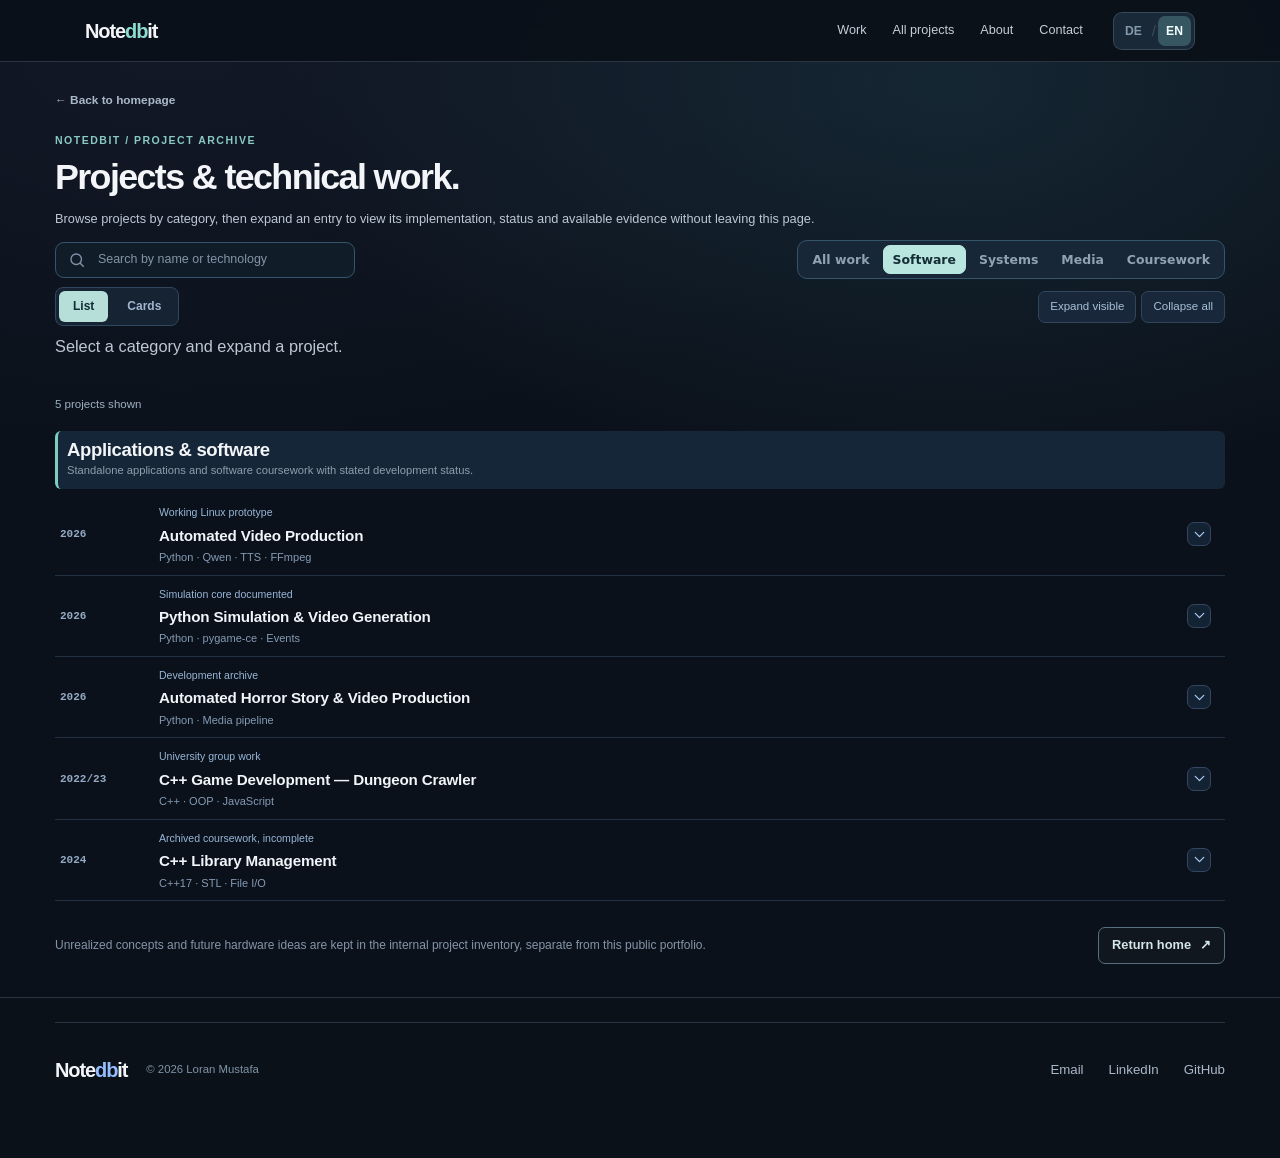
==== commit 502847ec: "Add files via upload" ====
--- a/projects/index.html
+++ b/projects/index.html
@@ -1,2 +1,3 @@
 <!DOCTYPE html>
-<html lang="en"><head><meta charset="utf-8"/><meta content="width=device-width,initial-scale=1" name="viewport"/><title data-de="Projekte &amp; technische Arbeiten — Notedbit">Projects &amp; Technical Work — Notedbit</title><meta content="Portfolio archive: documented applications, technical system work, media projects and coursework by Loran Mustafa." data-content-de="Portfolioarchiv: dokumentierte Anwendungen, Systemarbeiten, Medienprojekte und Studienübungen von Loran Mustafa." name="description"/><meta content="#0a1018" name="theme-color"/><link href="https://notedbit.com/projects/" rel="canonical"/><meta content="website" property="og:type"/><meta content="Projects &amp; Technical Work — Notedbit" data-content-de="Projekte &amp; technische Arbeiten — Notedbit" property="og:title"/><meta content="Portfolio archive: documented applications, technical system work, media projects and coursework by Loran Mustafa." data-content-de="Portfolioarchiv: dokumentierte Anwendungen, Systemarbeiten, Medienprojekte und Studienübungen von Loran Mustafa." property="og:description"/><meta content="https://notedbit.com/projects/" property="og:url"/><meta content="https://notedbit.com/assets/og-preview.png" property="og:image"/><link href="../assets/favicon.svg" rel="icon" type="image/svg+xml"/><link href="../style.css" rel="stylesheet"/><script defer="" src="../language.js"></script><script defer="" src="../script.js"></script></head><body><a class="skip-link" href="#main-content"><span data-de="Zum Inhalt springen">Skip to content</span></a><header class="site-header" data-header=""><div class="nav-shell shell"><a aria-label="Notedbit home" class="brand wordmark" href="../index.html"><span>Note</span><span class="wordmark-db">db</span><span>it</span></a><button aria-controls="primary-nav" aria-expanded="false" aria-label="Open navigation" class="nav-toggle" data-nav-toggle="" type="button"><span></span><span></span></button><nav aria-label="Primary navigation" class="site-nav" id="primary-nav"><a href="../index.html#work"><span data-de="Arbeiten">Work</span></a><a href="../projects/"><span data-de="Alle Projekte">All projects</span></a><a href="../index.html#about"><span data-de="Über mich">About</span></a><a href="../index.html#contact"><span data-de="Kontakt">Contact</span></a></nav><div aria-label="Sprache / Language" class="language-switch" data-language-switch="" role="group"><button aria-label="Deutsch wählen" aria-pressed="false" data-lang="de" lang="de" type="button">DE</button><span aria-hidden="true">/</span><button aria-label="Choose English" aria-pressed="true" data-lang="en" lang="en" type="button">EN</button></div></div></header><main id="main-content"><section class="archive-lead shell"><a class="back-link" href="../index.html"><span data-de="← Zurück zur Startseite">← Back to homepage</span></a><p class="micro-label">NOTEDBIT / <span data-de="PROJEKTARCHIV">PROJECT ARCHIVE</span></p><h1><span data-de="Projekte &amp; technische Arbeiten.">Projects &amp; technical work.</span></h1><p><span data-de="Projekte nach Kategorien durchsuchen und direkt aufklappen, um Umsetzung, Stand und verfügbare Nachweise zu sehen – ohne die Seite zu verlassen.">Browse projects by category, then expand an entry to view its implementation, status and available evidence without leaving this page.</span></p><div class="archive-controls"><label class="archive-search"><span class="sr-only"><span data-de="Projekte suchen">Search projects</span></span><svg aria-hidden="true" viewbox="0 0 24 24"><circle cx="11" cy="11" r="7"></circle><path d="m16 16 5 5"></path></svg><input autocomplete="off" data-placeholder-de="Nach Namen oder Technologie suchen" id="project-search" placeholder="Search by name or technology" type="search"/></label><div aria-label="Filter project categories" class="archive-filters" data-aria-label-de="Projektkategorien filtern" role="group"><button aria-controls="project-groups" aria-pressed="false" data-filter="all" type="button"><span data-de="Alle Arbeiten">All work</span></button><button aria-controls="project-groups" aria-pressed="true" data-filter="software" type="button">Software</button><button aria-controls="project-groups" aria-pressed="false" data-filter="systems" type="button"><span data-de="Systeme">Systems</span></button><button aria-controls="project-groups" aria-pressed="false" data-filter="media" type="button"><span data-de="Medien">Media</span></button><button aria-controls="project-groups" aria-pressed="false" data-filter="coursework" type="button"><span data-de="Studium">Coursework</span></button></div></div><p class="archive-control-hint"><span data-de="Kategorie auswählen und Projekt aufklappen.">Select a category and expand a project.</span></p><p aria-live="polite" class="archive-filter-feedback" data-result-count=""></p></section><div class="shell archive-main" id="project-groups"><section class="archive-group" data-archive-section="software" id="software"><div class="archive-group-head"><div><h2><span data-de="Anwendungen &amp; Software">Applications &amp; software</span></h2><p><span data-de="Eigenständige Anwendungen und Software-Studienarbeiten mit kenntlich gemachtem Entwicklungsstand.">Standalone applications and software coursework with stated development status.</span></p></div></div><div class="archive-records"><details class="archive-record" data-category="software" data-search="automated product video generation automatisierte produktvideogenerierung python application integrating local text generation, narration, composition and ffmpeg rendering. public prototype output and separate test record. python-anwendung mit lokaler textgenerierung, vertonung, szenenaufbau und ffmpeg-rendering. öffentlicher prototyp und separater testnachweis. python · qwen · tts · ffmpeg automated video production automatisierte videoproduktion" id="video"><summary class="archive-record-summary"><span class="archive-record-year">2026</span><span class="archive-record-heading"><span class="archive-record-top"><span class="archive-record-status"><span data-de="Funktionsfähiger Linux-Prototyp">Working Linux prototype</span></span></span><span class="archive-record-title"><span data-de="Automatisierte Videoproduktion">Automated Video Production</span></span><span class="archive-record-stack">Python · Qwen · TTS · FFmpeg</span></span><span aria-hidden="true" class="archive-record-chevron"><svg viewbox="0 0 24 24"><path d="m6 9 6 6 6-6"></path></svg></span></summary><div class="archive-record-panel"><p class="archive-record-description"><span data-de="Python-Anwendung mit lokaler Textgenerierung, Vertonung, Szenenaufbau und FFmpeg-Rendering. Öffentlicher Prototyp und separater Testnachweis.">Python application integrating local text generation, narration, composition and FFmpeg rendering. Public prototype output and separate test record.</span></p><div class="archive-facts"><div class="archive-fact"><h4><span data-de="Von Produktinformationen zur Videoausgabe">From product information to video output</span></h4><p><span data-de="Die Anwendung soll aus ausgewählten Produktdaten vertonte Produktvideos im Hochformat erzeugen. Python verbindet Datenverarbeitung, lokale Textgenerierung, Audio und Rendering zu einem durchgängigen Ablauf.">The application is designed to generate narrated vertical product videos from selected product data. Python coordinates data processing, local text generation, audio and rendering in an end-to-end workflow.</span></p></div><div class="archive-fact"><h4><span data-de="Komponenten der Pipeline">Pipeline components</span></h4><p><span data-de="Die Pipeline verwendet ein lokales Qwen-Modell für Skripte, Kokoro zur Sprachsynthese und FFmpeg für das Videorendering. Szenenzeiten, Untertitel, Komposition und technische Prüfungen werden innerhalb der Anwendung verarbeitet. Eine Desktop-Oberfläche auf Basis von PySide6 gehört zum Projekt.">The pipeline uses a local Qwen model for scripts, Kokoro for speech synthesis and FFmpeg for video rendering. Scene timing, captions, composition and technical checks are handled within the application. A PySide6-based desktop interface is part of the project.</span></p></div></div><div class="archive-media archive-video"><video aria-label="Video prototype: generated sample" controls="" data-aria-label-de="Videoprototyp: generiertes Beispiel" playsinline="" poster="../assets/trending-trove-poster.jpg" preload="none"><source src="../assets/trending-trove-prototype.mp4" type="video/mp4"/></video><div class="archive-media-caption"><strong><span data-de="Generiertes Prototypbeispiel">Generated prototype sample</span></strong><p><span data-de="Eine frühere Ausgabe der Anwendung, kein fertiges Produkt. Der separat dokumentierte Linux-End-to-End-Test verwendete eine andere Videodatei.">An earlier output of the application, not a finalized product. The separately documented Linux end-to-end test used another video file.</span></p></div></div><div class="archive-panel-links"><a class="archive-case-link" href="trendingtrove.html"><span data-de="Technische Dokumentation">Technical documentation</span> <span aria-hidden="true">↗</span></a></div></div></details><details class="archive-record" data-category="software" data-search="python simulation &amp; video generation python-simulationen &amp; videogenerierung pygame simulation with collisions, deterministic seeds and event-driven run evaluation. the full automated export workflow remains under development. pygame-simulation mit kollisionen, reproduzierbaren seeds und ereignisbasierter laufbewertung. der vollständige exportworkflow befindet sich in entwicklung. python · pygame-ce · events python simulation &amp; video generation python-simulationen &amp; videogenerierung" id="simulation"><summary class="archive-record-summary"><span class="archive-record-year">2026</span><span class="archive-record-heading"><span class="archive-record-top"><span class="archive-record-status"><span data-de="Simulationskern dokumentiert">Simulation core documented</span></span></span><span class="archive-record-title"><span data-de="Python-Simulationen &amp; Videogenerierung">Python Simulation &amp; Video Generation</span></span><span class="archive-record-stack">Python · pygame-ce · Events</span></span><span aria-hidden="true" class="archive-record-chevron"><svg viewbox="0 0 24 24"><path d="m6 9 6 6 6-6"></path></svg></span></summary><div class="archive-record-panel"><p class="archive-record-description"><span data-de="pygame-Simulation mit Kollisionen, reproduzierbaren Seeds und ereignisbasierter Laufbewertung. Der vollständige Exportworkflow befindet sich in Entwicklung.">pygame simulation with collisions, deterministic seeds and event-driven run evaluation. The full automated export workflow remains under development.</span></p><div class="archive-facts"><div class="archive-fact"><h4><span data-de="Simulationsmechanik">Simulation mechanics</span></h4><p><span data-de="Der dokumentierte funktionsfähige Stand umfasst mehrere bewegte Kugeln, Wand- und Kugelkollisionen, Escape-/Multiplikationslogik, deterministische Seeds, eindeutige Objekt-IDs und eine interne Simulationszeit.">The documented working state includes multiple moving balls, wall and ball collisions, escape/multiplication logic, deterministic seeds, unique object IDs and an internal simulation clock.</span></p></div><div class="archive-fact"><h4><span data-de="Events und Reproduzierbarkeit">Events and reproducibility</span></h4><p><span data-de="Ein Event-/Listener-System erfasst Kollisionen, Objekterzeugung, Entfernen und Punktestände. Debug-Overlays, Laufmetriken und automatische Prüfungen unterstützen Tests und reproduzierbare Entwicklungsdurchläufe.">An event/listener system records collisions, object creation, removal and scoring events. Debug overlays, run metrics and automated acceptance checks support testing and repeatable development runs.</span></p></div></div><div class="archive-panel-links"><a class="archive-case-link" href="python-simulations.html"><span data-de="Technische Dokumentation">Technical documentation</span> <span aria-hidden="true">↗</span></a></div></div></details><details class="archive-record" data-category="software" data-search="automated horror story &amp; video production automatisierte horrorstory- &amp; videoproduktion separate python project for story processing, voice and short-video composition. public showcase video not yet verified. separates python-projekt für story-verarbeitung, vertonung und kurze videos. öffentliches beispielvideo bislang nicht verifiziert. python · media pipeline automated horror story &amp; video production automatisierte horrorstory- &amp; videoproduktion" id="horror"><summary class="archive-record-summary"><span class="archive-record-year">2026</span><span class="archive-record-heading"><span class="archive-record-top"><span class="archive-record-status"><span data-de="Entwicklungsarchiv">Development archive</span></span></span><span class="archive-record-title"><span data-de="Automatisierte Horrorstory- &amp; Videoproduktion">Automated Horror Story &amp; Video Production</span></span><span class="archive-record-stack">Python · Media pipeline</span></span><span aria-hidden="true" class="archive-record-chevron"><svg viewbox="0 0 24 24"><path d="m6 9 6 6 6-6"></path></svg></span></summary><div class="archive-record-panel"><p class="archive-record-description"><span data-de="Separates Python-Projekt für Story-Verarbeitung, Vertonung und kurze Videos. Öffentliches Beispielvideo bislang nicht verifiziert.">Separate Python project for story processing, voice and short-video composition. Public showcase video not yet verified.</span></p><div class="archive-facts"><div class="archive-fact"><h4><span data-de="Vertonte fiktionale Geschichten">Narrated fictional stories</span></h4><p><span data-de="Das Projekt ist auf englischsprachige fiktionale Horrorvideos ausgerichtet. Es verbindet Erzähltext, Vertonung, Bildsequenzen, zurückhaltende Bildbewegung, Untertitel und Medienexport. Es ist von der Produktvideo-Pipeline getrennt.">The project targets English-language fictional horror videos. It combines narrative text, narration, image sequences, restrained visual movement, subtitles and media export. It is distinct from the product-video pipeline.</span></p></div><div class="archive-fact"><h4><span data-de="Stapelverarbeitung und Prüfungen">Batch processing and validation</span></h4><p><span data-de="Frühere Entwicklungsnotizen beschreiben einen Desktop-Ablauf mit mehreren unabhängigen Story-Durchläufen, Untertitelverarbeitung und der Fortsetzung nach Fehlern einzelner Stapelaufträge. Automatisierte Tests für die Stapelverarbeitung wurden dokumentiert; eine unabhängig geprüfte aktuelle Videodatei liegt hier nicht vor.">Earlier development notes describe a desktop workflow with multiple independent story runs, subtitle handling and recovery from failed items in a batch. Automated tests were reported for the batch workflow, but an independently checked current media sample is not included here.</span></p></div></div><div class="archive-panel-links"><a class="archive-case-link" href="horror-video-automation.html"><span data-de="Technische Dokumentation">Technical documentation</span> <span aria-hidden="true">↗</span></a></div></div></details><details class="archive-record" data-category="software" data-search="c++ game development — dungeon crawler c++-spieleentwicklung — dungeon crawler original c++ group project with object-oriented mechanics; later browser-playable javascript adaptation. ursprüngliches c++-gruppenprojekt mit objektorientierten mechaniken; später erstellte, spielbare javascript-adaption. c++ · oop · javascript c++ game development — dungeon crawler c++-spieleentwicklung — dungeon crawler" id="dungeon"><summary class="archive-record-summary"><span class="archive-record-year">2022/23</span><span class="archive-record-heading"><span class="archive-record-top"><span class="archive-record-status"><span data-de="Universitäre Gruppenarbeit">University group work</span></span></span><span class="archive-record-title"><span data-de="C++-Spieleentwicklung — Dungeon Crawler">C++ Game Development — Dungeon Crawler</span></span><span class="archive-record-stack">C++ · OOP · JavaScript</span></span><span aria-hidden="true" class="archive-record-chevron"><svg viewbox="0 0 24 24"><path d="m6 9 6 6 6-6"></path></svg></span></summary><div class="archive-record-panel"><p class="archive-record-description"><span data-de="Ursprüngliches C++-Gruppenprojekt mit objektorientierten Mechaniken; später erstellte, spielbare JavaScript-Adaption.">Original C++ group project with object-oriented mechanics; later browser-playable JavaScript adaptation.</span></p><div class="archive-facts"><div class="archive-fact"><h4><span data-de="Ursprüngliches C++-Projekt">Original C++ project</span></h4><p><span data-de="Entwickelt im Rahmen von Algorithmen und Datenstrukturen an der Universität Osnabrück. Die ursprüngliche Umgebung verwendete AlgoViz / SVG für die Darstellung und umfasste Charaktere, Gegner, Kämpfe, Gegenstände, Truhen, Gold, Gifteffekte und Levelwechsel.">Developed as part of Algorithms and Data Structures at the University of Osnabrück. The original environment used AlgoViz / SVG for graphics and included characters, enemies, combat, items, chests, gold, poison effects and level progression.</span></p></div><div class="archive-fact"><h4><span data-de="Spiel- und Levelmechanik">Game and level logic</span></h4><p><span data-de="Der ursprüngliche Code enthält objektorientierte Klassen und eine rasterbasierte Dungeon-Logik. Zufällige Levelgenerierung und Prüfungen erreichbarer Bereiche gehören zur dokumentierten Implementierung. Der Browser-Port bildet ausgewählte Mechaniken mit JavaScript und den vorhandenen Pixel-Art-Grafiken nach.">The original code includes object-oriented classes and grid-based dungeon logic. Randomized level generation and checks for reachable areas are part of the documented implementation. The browser port reproduces selected mechanics using JavaScript and the existing pixel-art assets.</span></p></div></div><div class="archive-media archive-game"><div class="archive-game-preview"><img alt="Dungeon Crawler game preview" data-alt-de="Vorschau des Dungeon-Crawler-Spiels" loading="lazy" src="../assets/dungeoncrawler-preview.png"/><div><strong><span data-de="Spielbare Browser-Adaption">Playable browser adaptation</span></strong><p><span data-de="Das Browser-Spiel ist eine spätere JavaScript-Adaption, nicht die ursprüngliche C++-Studienabgabe.">The browser game is a later JavaScript adaptation, not the original C++ coursework submission.</span></p><button aria-expanded="false" class="archive-game-launch" data-game-toggle="" type="button"><span data-de="Spiel hier laden">Load game here</span></button></div></div><div class="archive-game-frame" hidden=""><iframe allowfullscreen="" data-game-src="../games/dungeoncrawler/" loading="lazy" title="Playable Dungeon Crawler demo"></iframe><p class="archive-game-note"><span data-de="Für eine größere Ansicht das vollständige Spiel öffnen.">For a larger view, open the full game.</span> <a href="../games/dungeoncrawler/"><span data-de="Ganzes Spiel öffnen">Open full game</span> ↗</a></p></div></div><div class="archive-panel-links"><a class="archive-case-link" href="dungeoncrawler.html"><span data-de="Technische Dokumentation">Technical documentation</span> <span aria-hidden="true">↗</span></a></div></div></details><details class="archive-record" data-category="software" data-search="c++ library management c++-bibliotheksverwaltung archived multi-class application skeleton. the original command dispatcher was empty; attribution needs review before public code release. archivierter anwendungsentwurf mit mehreren klassen. die ursprüngliche befehlsverarbeitung war leer; urheberschaft vor codefreigabe klären. c++17 · stl · file i/o c++ library management c++-bibliotheksverwaltung" id="library"><summary class="archive-record-summary"><span class="archive-record-year">2024</span><span class="archive-record-heading"><span class="archive-record-top"><span class="archive-record-status"><span data-de="Archivierte Studienarbeit, unvollständig">Archived coursework, incomplete</span></span></span><span class="archive-record-title"><span data-de="C++-Bibliotheksverwaltung">C++ Library Management</span></span><span class="archive-record-stack">C++17 · STL · File I/O</span></span><span aria-hidden="true" class="archive-record-chevron"><svg viewbox="0 0 24 24"><path d="m6 9 6 6 6-6"></path></svg></span></summary><div class="archive-record-panel"><p class="archive-record-description"><span data-de="Archivierter Anwendungsentwurf mit mehreren Klassen. Die ursprüngliche Befehlsverarbeitung war leer; Urheberschaft vor Codefreigabe klären.">Archived multi-class application skeleton. The original command dispatcher was empty; attribution needs review before public code release.</span></p><div class="archive-facts"><div class="archive-fact"><h4><span data-de="Mehrere fachliche Klassen">Multiple domain classes</span></h4><p><span data-de="Der archivierte Code enthält getrennte Klassen für Book, Author, User, Tag, BorrowEntry und Library sowie Header-/Quelldateitrennung, Standardcontainer, Suchroutinen und Datei-Ein-/Ausgabe.">The archived code contains separate Book, Author, User, Tag, BorrowEntry and Library classes, with header/source separation, standard containers, lookup routines and file-I/O methods.</span></p></div><div class="archive-fact"><h4><span data-de="Fehlende Kommandoverarbeitung">Missing command dispatch</span></h4><p><span data-de="Die Hauptschleife ruft Library::processCommand() auf, die Methode ist im verfügbaren Archiv aber leer. Auch die Ausleihberechtigung ist nur ein Platzhalter. Ein erfolgreicher Build bedeutet deshalb nicht, dass die Anwendung benutzbar ist.">The main input loop calls Library::processCommand(), but that method has no implementation in the available archive. A borrowing authorization check is also a placeholder. A successful build therefore does not mean the application is usable.</span></p></div></div><div class="archive-panel-links"><a class="archive-case-link" href="library-management.html"><span data-de="Technische Dokumentation">Technical documentation</span> <span aria-hidden="true">↗</span></a></div></div></details></div></section><section class="archive-group" data-archive-section="systems" id="systems"><div class="archive-group-head"><div><h2><span data-de="Web &amp; Infrastruktur">Web &amp; infrastructure</span></h2><p><span data-de="Bereitstellung, Linux-Wartung, Skripte und Serverbetrieb.">Deployment, Linux maintenance, scripting and server operation.</span></p></div></div><div class="archive-records"><details class="archive-record" data-category="systems" data-search="web development &amp; deployment webentwicklung &amp; bereitstellung responsive bilingual static website, github pages deployment and browser game integration. responsive zweisprachige statische website, github-pages-bereitstellung und integration eines browserspiels. html · css · js · git web development &amp; deployment webentwicklung &amp; bereitstellung" id="website"><summary class="archive-record-summary"><span class="archive-record-year">2026</span><span class="archive-record-heading"><span class="archive-record-top"><span class="archive-record-status"><span data-de="Veröffentlichte Website">Live site</span></span></span><span class="archive-record-title"><span data-de="Webentwicklung &amp; Bereitstellung">Web Development &amp; Deployment</span></span><span class="archive-record-stack">HTML · CSS · JS · Git</span></span><span aria-hidden="true" class="archive-record-chevron"><svg viewbox="0 0 24 24"><path d="m6 9 6 6 6-6"></path></svg></span></summary><div class="archive-record-panel"><p class="archive-record-description"><span data-de="Responsive zweisprachige statische Website, GitHub-Pages-Bereitstellung und Integration eines Browserspiels.">Responsive bilingual static website, GitHub Pages deployment and browser game integration.</span></p><div class="archive-facts"><div class="archive-fact"><h4><span data-de="HTML, CSS und JavaScript">Plain HTML, CSS and JavaScript</span></h4><p><span data-de="Notedbit wird ohne Frontend-Framework oder Backend umgesetzt. Die Website enthält responsive Navigation, eine zweisprachige Oberfläche, Projektseiten, einen Videoplayer und eine interaktive JavaScript-Spieladaption.">Notedbit is built without a frontend framework or backend. The site includes responsive navigation, a bilingual interface, project pages, a media player and an interactive JavaScript game adaptation.</span></p></div><div class="archive-fact"><h4><span data-de="Versioniert und veröffentlicht">Versioned and published</span></h4><p><span data-de="Der Quellcode wird mit Git und GitHub verwaltet und über GitHub Pages unter einer eigenen Domain bereitgestellt. Das öffentliche Repository dokumentiert die Seitenstruktur und den verfügbaren Quellcode.">The source is managed with Git and GitHub and served through GitHub Pages under a custom domain. The public repository documents the site structure and the available source code.</span></p></div></div><div class="archive-media archive-site-preview"><img alt="Illustration of the Notedbit website and its deployment workflow" data-alt-de="Illustration der Notedbit-Website und ihrer Bereitstellung" loading="lazy" src="../assets/web-deployment-thumbnail.webp"/><p><span data-de="Screenshot dieses Portfolios; der Quellcode ist im öffentlichen Repository verfügbar.">Screenshot of this portfolio; source code is available in the public repository.</span> <a href="https://github.com/NotedBit/notedbit" rel="noopener noreferrer" target="_blank">GitHub ↗</a></p></div><div class="archive-panel-links"><a class="archive-case-link" href="web-development.html"><span data-de="Technische Dokumentation">Technical documentation</span> <span aria-hidden="true">↗</span></a> <a class="archive-case-link" href="https://github.com/NotedBit/notedbit" rel="noopener noreferrer" target="_blank">GitHub ↗</a></div></div></details><details class="archive-record" data-category="systems" data-search="linux &amp; system automation linux &amp; systemautomatisierung linux migration, troubleshooting, shell/systemd tasks and documented maintenance workflows. linux-migration, fehlerdiagnose, shell-/systemd-aufgaben und dokumentierte wartungsabläufe. linux · shell · systemd linux &amp; system automation linux &amp; systemautomatisierung" id="linux"><summary class="archive-record-summary"><span class="archive-record-year">2026</span><span class="archive-record-heading"><span class="archive-record-top"><span class="archive-record-status"><span data-de="Praktische Konfiguration">Practical configuration</span></span></span><span class="archive-record-title"><span data-de="Linux &amp; Systemautomatisierung">Linux &amp; System Automation</span></span><span class="archive-record-stack">Linux · Shell · systemd</span></span><span aria-hidden="true" class="archive-record-chevron"><svg viewbox="0 0 24 24"><path d="m6 9 6 6 6-6"></path></svg></span></summary><div class="archive-record-panel"><p class="archive-record-description"><span data-de="Linux-Migration, Fehlerdiagnose, Shell-/systemd-Aufgaben und dokumentierte Wartungsabläufe.">Linux migration, troubleshooting, shell/systemd tasks and documented maintenance workflows.</span></p><div class="archive-facts"><div class="archive-fact"><h4><span data-de="Shell und systemd">Shell and systemd</span></h4><p><span data-de="Zu den Linux-Wartungsaufgaben gehören skriptbasierte APT-/Flatpak-Updates und eine Zeitsteuerung über systemd. Die Arbeiten zeigen lokale Automatisierung, nicht die Administration produktiver Unternehmensinfrastruktur.">Linux maintenance tasks include scripted APT/Flatpak updates and systemd-based scheduling. The work demonstrates configuration and operation of local automation, not production-scale infrastructure administration.</span></p></div><div class="archive-fact"><h4><span data-de="Fehleranalyse und Systemmigration">Troubleshooting and system migration</span></h4><p><span data-de="Dokumentierte Arbeiten umfassen Boot- und Datenträgermigration, Desktop- und Hardwarekonfiguration, Audio-/Netzwerkdiagnose und Untersuchungen schwankender WLAN-/Downloadgeschwindigkeiten. Eine Datenträgermigration auf NVMe wurde abgeschlossen und das System erfolgreich gestartet.">Documented work includes boot and storage migration, desktop and hardware configuration, audio/network diagnostics and investigation of fluctuating Wi-Fi/download performance. A disk-to-NVMe migration was completed and the system booted successfully.</span></p></div></div><div class="archive-panel-links"><a class="archive-case-link" href="linux-automation.html"><span data-de="Technische Dokumentation">Technical documentation</span> <span aria-hidden="true">↗</span></a></div></div></details><details class="archive-record" data-category="systems" data-search="private game server operation betrieb eines privaten gameservers dauntless revived server operations on linux. server operation, not development of the original game. dauntless-revived-serverbetrieb unter linux. serveradministration, keine entwicklung des ursprünglichen spiels. linux · server operations private game server operation betrieb eines privaten gameservers" id="server"><summary class="archive-record-summary"><span class="archive-record-year">—</span><span class="archive-record-heading"><span class="archive-record-top"><span class="archive-record-status"><span data-de="Archivierter Betrieb">Archived operation</span></span></span><span class="archive-record-title"><span data-de="Betrieb eines privaten Gameservers">Private Game Server Operation</span></span><span class="archive-record-stack">Linux · Server operations</span></span><span aria-hidden="true" class="archive-record-chevron"><svg viewbox="0 0 24 24"><path d="m6 9 6 6 6-6"></path></svg></span></summary><div class="archive-record-panel"><p class="archive-record-description"><span data-de="Dauntless-Revived-Serverbetrieb unter Linux. Serveradministration, keine Entwicklung des ursprünglichen Spiels.">Dauntless Revived server operations on Linux. Server operation, not development of the original game.</span></p><div class="archive-facts"><div class="archive-fact"><h4><span data-de="Privater Dauntless-Server">Private Dauntless server</span></h4><p><span data-de="Ein privater Dauntless-Revived-Server wurde unter Linux eingerichtet und betrieben, einschließlich Wartung und Backups. Der Dienst wurde inzwischen eingestellt. Dies belegt Betriebserfahrung, nicht die Entwicklung des Spiels oder einer kommerziellen Hosting-Plattform.">A private Dauntless Revived server was configured and operated under Linux, with maintenance and backups. The service has since been discontinued; this is operational experience, not a claim of developing the game or a commercial hosted platform.</span></p></div><div class="archive-fact"><h4><span data-de="Umfang der Dokumentation">Documentation scope</span></h4><p><span data-de="Dies sind getrennte technische Arbeiten, die als Fallstudie zusammengefasst werden, kein einheitliches Softwareprodukt. Ein Live-Administrationsdashboard, produktives Monitoring oder ein öffentlicher Server-Endpunkt wird nicht behauptet.">These are separate technical tasks grouped as a case study, not one unified software product. No live administrative dashboard, production monitoring setup or public server endpoint is claimed.</span></p></div></div><div class="archive-panel-links"><a class="archive-case-link" href="linux-automation.html#server"><span data-de="Technische Dokumentation">Technical documentation</span> <span aria-hidden="true">↗</span></a></div></div></details></div></section><section class="archive-group" data-archive-section="media" id="media"><div class="archive-group-head"><div><h2><span data-de="Medien &amp; Veröffentlichung">Media &amp; publishing</span></h2><p><span data-de="Eigenständige Medienarbeit, nicht als Softwareentwicklung dargestellt.">Independent content work, not presented as software engineering.</span></p></div></div><div class="archive-records"><details class="archive-record" data-category="media" data-search="social media content project social-media-projekt memesmoke: independent short-form media publishing, creative editing and audience-performance analysis. memesmoke: eigenständige kurzvideo-veröffentlichungen, bearbeitung und auswertung der reichweite. instagram · video editing social media content project social-media-projekt" id="memesmoke"><summary class="archive-record-summary"><span class="archive-record-year">2020–25</span><span class="archive-record-heading"><span class="archive-record-top"><span class="archive-record-status"><span data-de="Pausiert">On hold</span></span></span><span class="archive-record-title"><span data-de="Social-Media-Projekt">Social Media Content Project</span></span><span class="archive-record-stack">Instagram · Video editing</span></span><span aria-hidden="true" class="archive-record-chevron"><svg viewbox="0 0 24 24"><path d="m6 9 6 6 6-6"></path></svg></span></summary><div class="archive-record-panel"><p class="archive-record-description"><span data-de="MemeSmoke: eigenständige Kurzvideo-Veröffentlichungen, Bearbeitung und Auswertung der Reichweite.">MemeSmoke: independent short-form media publishing, creative editing and audience-performance analysis.</span></p><div class="archive-facts"><div class="archive-fact"><h4><span data-de="Bearbeitung, Veröffentlichung und Auswertung">Editing, publishing and analysis</span></h4><p><span data-de="Das Projekt umfasste die Aufbereitung und Veröffentlichung kurzer Medieninhalte sowie die Auswertung ihrer Leistung mit Instagram Insights. Es wird als digitales Medienprojekt präsentiert, nicht als Programmierarbeit.">The account involved preparing and publishing short-form media content and reviewing performance using Instagram Insights. It is presented as a digital media project, not a programming project.</span></p></div><div class="archive-fact"><h4><span data-de="Dokumentierte Reichweite">Recorded reach</span></h4><p><span data-de="Der Account erreichte zeitweise mehr als 10.000 Follower, veröffentlichte über 90 Reels und erzielte mit einzelnen Beiträgen bis zu 8,1 Millionen Aufrufe. Dies sind historische Projektergebnisse, keine aktuellen Reichweitenwerte.">The account reached more than 10,000 followers at its peak, published over 90 Reels and recorded individual posts with up to 8.1 million views. These are historical project results, not current reach figures.</span></p></div></div><div class="archive-media archive-milestones"><img alt="Original screenshot celebrating 10,000 followers" data-alt-de="Original-Screenshot zum Meilenstein von 10.000 Followern" loading="lazy" src="../assets/memesmoke-achievement-10k.jpg"/><img alt="Original screenshot celebrating 5 million plays" data-alt-de="Original-Screenshot zum Meilenstein von fünf Millionen Aufrufen" loading="lazy" src="../assets/memesmoke-achievement-5m.jpg"/><p><span data-de="Historische Screenshots, keine aktuellen Reichweitenzahlen.">Historical screenshots, not current audience figures.</span></p></div><div class="archive-panel-links"><a class="archive-case-link" href="media-project.html"><span data-de="Technische Dokumentation">Technical documentation</span> <span aria-hidden="true">↗</span></a></div></div></details></div></section><section class="archive-group" data-archive-section="coursework" id="coursework"><div class="archive-group-head"><div><h2><span data-de="Frühere Studienarbeiten">Earlier coursework</span></h2><p><span data-de="Kleinere Aufgaben, die nicht zu Softwareprodukten aufgebläht werden.">Smaller assignments grouped without inflating them into products.</span></p></div></div><div class="archive-records"><details class="archive-record" data-category="coursework" data-search="c++ text calculator c++-textrechner early group exercise: german number words, arithmetic parsing and exception handling. frühe gruppenübung: deutsche zahlwörter, rechen-parsing und fehlerbehandlung. c++ · parsing c++ text calculator c++-textrechner" id="calculator"><summary class="archive-record-summary"><span class="archive-record-year">2023/24</span><span class="archive-record-heading"><span class="archive-record-top"><span class="archive-record-status"><span data-de="Gruppenarbeit">Group coursework</span></span></span><span class="archive-record-title"><span data-de="C++-Textrechner">C++ Text Calculator</span></span><span class="archive-record-stack">C++ · Parsing</span></span><span aria-hidden="true" class="archive-record-chevron"><svg viewbox="0 0 24 24"><path d="m6 9 6 6 6-6"></path></svg></span></summary><div class="archive-record-panel"><p class="archive-record-description"><span data-de="Frühe Gruppenübung: deutsche Zahlwörter, Rechen-Parsing und Fehlerbehandlung.">Early group exercise: German number words, arithmetic parsing and exception handling.</span></p><div class="archive-facts"><div class="archive-fact"><h4><span data-de="Textbasierter Taschenrechner (Gruppenarbeit)">Text-based calculator (group work)</span></h4><p><span data-de="Ein Konsolenprogramm interpretiert ausgeschriebene Zahlen und Rechenoperatoren, prüft Eingaben, behandelt Fehler und gibt Ergebnisse aus. Im archivierten Quellcode stehen drei Mitwirkende; es wird nicht als Einzelarbeit dargestellt.">A console program interprets written number words and arithmetic operators, validates inputs, handles errors and outputs results. The archived source names three student contributors; it is not represented as my individual work.</span></p></div></div><div class="archive-panel-links"><a class="archive-case-link" href="coursework.html#cpp"><span data-de="Technische Dokumentation">Technical documentation</span> <span aria-hidden="true">↗</span></a></div></div></details><details class="archive-record" data-category="coursework" data-search="sorting exercise (bubble sort) sortierübung (bubble sort) small three-value sorting assignment; documented as coursework rather than a separate app. kleine sortieraufgabe für drei werte; als studienübung und nicht als eigenständige app dokumentiert. c++ · algorithms sorting exercise (bubble sort) sortierübung (bubble sort)" id="sorting"><summary class="archive-record-summary"><span class="archive-record-year">2023/24</span><span class="archive-record-heading"><span class="archive-record-top"><span class="archive-record-status"><span data-de="Gruppenarbeit">Group coursework</span></span></span><span class="archive-record-title"><span data-de="Sortierübung (Bubble Sort)">Sorting Exercise (Bubble Sort)</span></span><span class="archive-record-stack">C++ · Algorithms</span></span><span aria-hidden="true" class="archive-record-chevron"><svg viewbox="0 0 24 24"><path d="m6 9 6 6 6-6"></path></svg></span></summary><div class="archive-record-panel"><p class="archive-record-description"><span data-de="Kleine Sortieraufgabe für drei Werte; als Studienübung und nicht als eigenständige App dokumentiert.">Small three-value sorting assignment; documented as coursework rather than a separate app.</span></p><div class="archive-facts"><div class="archive-fact"><h4><span data-de="Sortier- und Grundlagenübungen">Sorting and introductory exercises</span></h4><p><span data-de="Das Archiv enthält eine kleine Bubble-Sort-Aufgabe für drei Eingabewerte (ebenfalls als Gruppenarbeit dokumentiert), eine Währungsumrechnung mit festen Kursen, einen einfachen Briefgenerator mit Bedingungen und Konsolen-Grundlagenübungen. Ein ähnlich benannter Sortierer im Archiv wird mir ohne Nachweis nicht zugeschrieben.">The archive contains a small Bubble Sort task for three input values (also documented as group coursework), basic currency conversion with fixed rates, a conditional letter generator and introductory console programs. A similarly named sorter in the archive is not attributed to me without evidence.</span></p></div></div><div class="archive-panel-links"><a class="archive-case-link" href="coursework.html#cpp"><span data-de="Technische Dokumentation">Technical documentation</span> <span aria-hidden="true">↗</span></a></div></div></details><details class="archive-record" data-category="coursework" data-search="introductory c++ programs c++-einführungsprogramme currency conversion, letter generation and introductory console exercises. währungsumrechnung, briefgenerierung und einfache konsolenübungen. c++ · control flow introductory c++ programs c++-einführungsprogramme" id="introcpp"><summary class="archive-record-summary"><span class="archive-record-year">2023/24</span><span class="archive-record-heading"><span class="archive-record-top"><span class="archive-record-status"><span data-de="Einführende Studienarbeit">Introductory coursework</span></span></span><span class="archive-record-title"><span data-de="C++-Einführungsprogramme">Introductory C++ Programs</span></span><span class="archive-record-stack">C++ · Control flow</span></span><span aria-hidden="true" class="archive-record-chevron"><svg viewbox="0 0 24 24"><path d="m6 9 6 6 6-6"></path></svg></span></summary><div class="archive-record-panel"><p class="archive-record-description"><span data-de="Währungsumrechnung, Briefgenerierung und einfache Konsolenübungen.">Currency conversion, letter generation and introductory console exercises.</span></p><div class="archive-facts"><div class="archive-fact"><h4><span data-de="Sortier- und Grundlagenübungen">Sorting and introductory exercises</span></h4><p><span data-de="Das Archiv enthält eine kleine Bubble-Sort-Aufgabe für drei Eingabewerte (ebenfalls als Gruppenarbeit dokumentiert), eine Währungsumrechnung mit festen Kursen, einen einfachen Briefgenerator mit Bedingungen und Konsolen-Grundlagenübungen. Ein ähnlich benannter Sortierer im Archiv wird mir ohne Nachweis nicht zugeschrieben.">The archive contains a small Bubble Sort task for three input values (also documented as group coursework), basic currency conversion with fixed rates, a conditional letter generator and introductory console programs. A similarly named sorter in the archive is not attributed to me without evidence.</span></p></div></div><div class="archive-panel-links"><a class="archive-case-link" href="coursework.html#cpp"><span data-de="Technische Dokumentation">Technical documentation</span> <span aria-hidden="true">↗</span></a></div></div></details><details class="archive-record" data-category="coursework" data-search="computer architecture &amp; digital logic rechnerarchitektur &amp; digitale logik risc-v assembly and digital-circuit exercises from university modules; scope of individual submissions remains under review. risc-v-assembly und digitalschaltungen aus dem studium; umfang einzelner abgaben noch in prüfung. risc-v · digital computer architecture &amp; digital logic rechnerarchitektur &amp; digitale logik" id="architecture"><summary class="archive-record-summary"><span class="archive-record-year">2022–25</span><span class="archive-record-heading"><span class="archive-record-top"><span class="archive-record-status"><span data-de="Studienübungen">Coursework</span></span></span><span class="archive-record-title"><span data-de="Rechnerarchitektur &amp; Digitale Logik">Computer Architecture &amp; Digital Logic</span></span><span class="archive-record-stack">RISC-V · Digital</span></span><span aria-hidden="true" class="archive-record-chevron"><svg viewbox="0 0 24 24"><path d="m6 9 6 6 6-6"></path></svg></span></summary><div class="archive-record-panel"><p class="archive-record-description"><span data-de="RISC-V-Assembly und Digitalschaltungen aus dem Studium; Umfang einzelner Abgaben noch in Prüfung.">RISC-V assembly and digital-circuit exercises from university modules; scope of individual submissions remains under review.</span></p><div class="archive-facts"><div class="archive-fact"><h4><span data-de="Digitale Logik und RISC-V">Digital logic and RISC-V</span></h4><p><span data-de="Studienmaterialien und frühere Gespräche beziehen sich auf Digital-Schaltungsübungen und RISC-V-/Assembly-Arbeiten. Simulator-Dateien allein belegen kein abgeschlossenes eigenständiges Softwareprojekt. Umfang und Urheberschaft einzelner Abgaben müssen vor einer Veröffentlichung geprüft werden.">University materials and earlier discussions reference Digital circuit exercises and RISC-V/Assembly work. Simulator files alone are not evidence of a completed independent software project. The scope and authorship of specific submissions require review before publication.</span></p></div></div><div class="archive-panel-links"><a class="archive-case-link" href="coursework.html#hardware"><span data-de="Technische Dokumentation">Technical documentation</span> <span aria-hidden="true">↗</span></a></div></div></details></div></section></div><div class="shell archive-closing"><p><span data-de="Noch nicht umgesetzte Konzepte und künftige Hardwareideen bleiben im internen Projektinventar und werden getrennt vom öffentlichen Portfolio geführt.">Unrealized concepts and future hardware ideas are kept in the internal project inventory, separate from this public portfolio.</span></p><a class="button button-secondary" href="../index.html"><span data-de="Zur Startseite">Return home</span><span aria-hidden="true">↗</span></a></div></main><footer class="site-footer portfolio-footer"><div class="footer-shell shell"><div class="footer-identity"><a aria-label="Notedbit home" class="brand wordmark" href="../index.html"><span>Note</span><span class="wordmark-db">db</span><span>it</span></a><p>© <span data-year="">2026</span> Loran Mustafa</p></div><div class="footer-meta"><a href="mailto:loran@notedbit.com">Email</a><a href="https://www.linkedin.com/in/loran-mustafa" rel="noopener noreferrer" target="_blank">LinkedIn</a><a href="https://github.com/notedbit" rel="noopener noreferrer" target="_blank">GitHub</a></div></div></footer><script defer="" src="../archive.js"></script></body></html>+
+<html lang="en"><head><meta charset="utf-8"/><meta content="width=device-width,initial-scale=1" name="viewport"/><title data-de="Projekte &amp; technische Arbeiten — Notedbit">Projects &amp; Technical Work — Notedbit</title><meta content="Portfolio archive: documented applications, technical system work, media projects and coursework by Loran Mustafa." data-content-de="Portfolioarchiv: dokumentierte Anwendungen, Systemarbeiten, Medienprojekte und Studienübungen von Loran Mustafa." name="description"/><meta content="#0a1018" name="theme-color"/><link href="https://notedbit.com/projects/" rel="canonical"/><meta content="website" property="og:type"/><meta content="Projects &amp; Technical Work — Notedbit" data-content-de="Projekte &amp; technische Arbeiten — Notedbit" property="og:title"/><meta content="Portfolio archive: documented applications, technical system work, media projects and coursework by Loran Mustafa." data-content-de="Portfolioarchiv: dokumentierte Anwendungen, Systemarbeiten, Medienprojekte und Studienübungen von Loran Mustafa." property="og:description"/><meta content="https://notedbit.com/projects/" property="og:url"/><meta content="https://notedbit.com/assets/og-preview.png" property="og:image"/><link href="../assets/favicon.svg" rel="icon" type="image/svg+xml"/><link href="../style.css" rel="stylesheet"/><script defer="" src="../language.js"></script><script defer="" src="../script.js"></script></head><body><a class="skip-link" href="#main-content"><span data-de="Zum Inhalt springen">Skip to content</span></a><header class="site-header" data-header=""><div class="nav-shell shell"><a aria-label="Notedbit home" class="brand wordmark" href="../index.html"><span>Note</span><span class="wordmark-db">db</span><span>it</span></a><button aria-controls="primary-nav" aria-expanded="false" aria-label="Open navigation" class="nav-toggle" data-nav-toggle="" type="button"><span></span><span></span></button><nav aria-label="Primary navigation" class="site-nav" id="primary-nav"><a href="../index.html#work"><span data-de="Arbeiten">Work</span></a><a href="../projects/"><span data-de="Alle Projekte">All projects</span></a><a href="../index.html#about"><span data-de="Über mich">About</span></a><a href="../index.html#contact"><span data-de="Kontakt">Contact</span></a></nav><div aria-label="Sprache / Language" class="language-switch" data-language-switch="" role="group"><button aria-label="Deutsch wählen" aria-pressed="false" data-lang="de" lang="de" type="button">DE</button><span aria-hidden="true">/</span><button aria-label="Choose English" aria-pressed="true" data-lang="en" lang="en" type="button">EN</button></div></div></header><main id="main-content"><section class="archive-lead shell"><a class="back-link" href="../index.html"><span data-de="← Zurück zur Startseite">← Back to homepage</span></a><p class="micro-label">NOTEDBIT / <span data-de="PROJEKTARCHIV">PROJECT ARCHIVE</span></p><h1><span data-de="Projekte &amp; technische Arbeiten.">Projects &amp; technical work.</span></h1><p><span data-de="Projekte nach Kategorien durchsuchen und direkt aufklappen, um Umsetzung, Stand und verfügbare Nachweise zu sehen – ohne die Seite zu verlassen.">Browse projects by category, then expand an entry to view its implementation, status and available evidence without leaving this page.</span></p><div class="archive-controls"><label class="archive-search"><span class="sr-only"><span data-de="Projekte suchen">Search projects</span></span><svg aria-hidden="true" viewbox="0 0 24 24"><circle cx="11" cy="11" r="7"></circle><path d="m16 16 5 5"></path></svg><input autocomplete="off" data-placeholder-de="Nach Namen oder Technologie suchen" id="project-search" placeholder="Search by name or technology" type="search"/></label><div aria-label="Filter project categories" class="archive-filters" data-aria-label-de="Projektkategorien filtern" role="group"><button aria-controls="project-groups" aria-pressed="false" data-filter="all" type="button"><span data-de="Alle Arbeiten">All work</span></button><button aria-controls="project-groups" aria-pressed="true" data-filter="software" type="button">Software</button><button aria-controls="project-groups" aria-pressed="false" data-filter="systems" type="button"><span data-de="Systeme">Systems</span></button><button aria-controls="project-groups" aria-pressed="false" data-filter="media" type="button"><span data-de="Medien">Media</span></button><button aria-controls="project-groups" aria-pressed="false" data-filter="coursework" type="button"><span data-de="Studium">Coursework</span></button></div></div><div aria-label="Project display options" class="archive-workspace-toolbar" data-aria-label-de="Ansichtseinstellungen"><div aria-label="Display style" class="archive-view-switch" data-aria-label-de="Darstellung" role="group"><button aria-pressed="true" data-archive-view="rows" type="button"><span data-de="Liste">List</span></button><button aria-pressed="false" data-archive-view="cards" type="button"><span data-de="Karten">Cards</span></button></div><div class="archive-bulk-actions"><button data-archive-expand="all" type="button"><span data-de="Alle sichtbaren öffnen">Expand visible</span></button><button data-archive-expand="none" type="button"><span data-de="Alle schließen">Collapse all</span></button></div></div><p class="archive-control-hint"><span data-de="Kategorie auswählen und Projekt aufklappen.">Select a category and expand a project.</span></p><p aria-live="polite" class="archive-filter-feedback" data-result-count=""></p></section><div class="shell archive-main" id="project-groups"><section class="archive-group" data-archive-section="software" id="software"><div class="archive-group-head"><div><h2><span data-de="Anwendungen &amp; Software">Applications &amp; software</span></h2><p><span data-de="Eigenständige Anwendungen und Software-Studienarbeiten mit kenntlich gemachtem Entwicklungsstand.">Standalone applications and software coursework with stated development status.</span></p></div></div><div class="archive-records"><details class="archive-record" data-category="software" data-search="automated product video generation automatisierte produktvideogenerierung python application integrating local text generation, narration, composition and ffmpeg rendering. public prototype output and separate test record. python-anwendung mit lokaler textgenerierung, vertonung, szenenaufbau und ffmpeg-rendering. öffentlicher prototyp und separater testnachweis. python · qwen · tts · ffmpeg automated video production automatisierte videoproduktion" id="video"><summary class="archive-record-summary"><span class="archive-record-year">2026</span><span class="archive-record-heading"><span class="archive-record-top"><span class="archive-record-status"><span data-de="Funktionsfähiger Linux-Prototyp">Working Linux prototype</span></span></span><span class="archive-record-title"><span data-de="Automatisierte Videoproduktion">Automated Video Production</span></span><span class="archive-record-stack">Python · Qwen · TTS · FFmpeg</span></span><span aria-hidden="true" class="archive-record-chevron"><svg viewbox="0 0 24 24"><path d="m6 9 6 6 6-6"></path></svg></span></summary><div class="archive-record-panel"><p class="archive-record-description"><span data-de="Python-Anwendung mit lokaler Textgenerierung, Vertonung, Szenenaufbau und FFmpeg-Rendering. Öffentlicher Prototyp und separater Testnachweis.">Python application integrating local text generation, narration, composition and FFmpeg rendering. Public prototype output and separate test record.</span></p><div class="archive-facts"><div class="archive-fact"><h4><span data-de="Von Produktinformationen zur Videoausgabe">From product information to video output</span></h4><p><span data-de="Die Anwendung soll aus ausgewählten Produktdaten vertonte Produktvideos im Hochformat erzeugen. Python verbindet Datenverarbeitung, lokale Textgenerierung, Audio und Rendering zu einem durchgängigen Ablauf.">The application is designed to generate narrated vertical product videos from selected product data. Python coordinates data processing, local text generation, audio and rendering in an end-to-end workflow.</span></p></div><div class="archive-fact"><h4><span data-de="Komponenten der Pipeline">Pipeline components</span></h4><p><span data-de="Die Pipeline verwendet ein lokales Qwen-Modell für Skripte, Kokoro zur Sprachsynthese und FFmpeg für das Videorendering. Szenenzeiten, Untertitel, Komposition und technische Prüfungen werden innerhalb der Anwendung verarbeitet. Eine Desktop-Oberfläche auf Basis von PySide6 gehört zum Projekt.">The pipeline uses a local Qwen model for scripts, Kokoro for speech synthesis and FFmpeg for video rendering. Scene timing, captions, composition and technical checks are handled within the application. A PySide6-based desktop interface is part of the project.</span></p></div></div><div class="archive-media archive-video"><video aria-label="Video prototype: generated sample" controls="" data-aria-label-de="Videoprototyp: generiertes Beispiel" playsinline="" poster="../assets/trending-trove-poster.jpg" preload="none"><source src="../assets/trending-trove-prototype.mp4" type="video/mp4"/></video><div class="archive-media-caption"><strong><span data-de="Generiertes Prototypbeispiel">Generated prototype sample</span></strong><p><span data-de="Eine frühere Ausgabe der Anwendung, kein fertiges Produkt. Der separat dokumentierte Linux-End-to-End-Test verwendete eine andere Videodatei.">An earlier output of the application, not a finalized product. The separately documented Linux end-to-end test used another video file.</span></p></div></div><div class="archive-panel-links"><a class="archive-case-link" href="trendingtrove.html"><span data-de="Technische Dokumentation">Technical documentation</span> <span aria-hidden="true">↗</span></a></div></div></details><details class="archive-record" data-category="software" data-search="python simulation &amp; video generation python-simulationen &amp; videogenerierung pygame simulation with collisions, deterministic seeds and event-driven run evaluation. the full automated export workflow remains under development. pygame-simulation mit kollisionen, reproduzierbaren seeds und ereignisbasierter laufbewertung. der vollständige exportworkflow befindet sich in entwicklung. python · pygame-ce · events python simulation &amp; video generation python-simulationen &amp; videogenerierung" id="simulation"><summary class="archive-record-summary"><span class="archive-record-year">2026</span><span class="archive-record-heading"><span class="archive-record-top"><span class="archive-record-status"><span data-de="Simulationskern dokumentiert">Simulation core documented</span></span></span><span class="archive-record-title"><span data-de="Python-Simulationen &amp; Videogenerierung">Python Simulation &amp; Video Generation</span></span><span class="archive-record-stack">Python · pygame-ce · Events</span></span><span aria-hidden="true" class="archive-record-chevron"><svg viewbox="0 0 24 24"><path d="m6 9 6 6 6-6"></path></svg></span></summary><div class="archive-record-panel"><p class="archive-record-description"><span data-de="pygame-Simulation mit Kollisionen, reproduzierbaren Seeds und ereignisbasierter Laufbewertung. Der vollständige Exportworkflow befindet sich in Entwicklung.">pygame simulation with collisions, deterministic seeds and event-driven run evaluation. The full automated export workflow remains under development.</span></p><div class="archive-facts"><div class="archive-fact"><h4><span data-de="Simulationsmechanik">Simulation mechanics</span></h4><p><span data-de="Der dokumentierte funktionsfähige Stand umfasst mehrere bewegte Kugeln, Wand- und Kugelkollisionen, Escape-/Multiplikationslogik, deterministische Seeds, eindeutige Objekt-IDs und eine interne Simulationszeit.">The documented working state includes multiple moving balls, wall and ball collisions, escape/multiplication logic, deterministic seeds, unique object IDs and an internal simulation clock.</span></p></div><div class="archive-fact"><h4><span data-de="Events und Reproduzierbarkeit">Events and reproducibility</span></h4><p><span data-de="Ein Event-/Listener-System erfasst Kollisionen, Objekterzeugung, Entfernen und Punktestände. Debug-Overlays, Laufmetriken und automatische Prüfungen unterstützen Tests und reproduzierbare Entwicklungsdurchläufe.">An event/listener system records collisions, object creation, removal and scoring events. Debug overlays, run metrics and automated acceptance checks support testing and repeatable development runs.</span></p></div></div><div class="archive-panel-links"><a class="archive-case-link" href="python-simulations.html"><span data-de="Technische Dokumentation">Technical documentation</span> <span aria-hidden="true">↗</span></a></div></div></details><details class="archive-record" data-category="software" data-search="automated horror story &amp; video production automatisierte horrorstory- &amp; videoproduktion separate python project for story processing, voice and short-video composition. public showcase video not yet verified. separates python-projekt für story-verarbeitung, vertonung und kurze videos. öffentliches beispielvideo bislang nicht verifiziert. python · media pipeline automated horror story &amp; video production automatisierte horrorstory- &amp; videoproduktion" id="horror"><summary class="archive-record-summary"><span class="archive-record-year">2026</span><span class="archive-record-heading"><span class="archive-record-top"><span class="archive-record-status"><span data-de="Entwicklungsarchiv">Development archive</span></span></span><span class="archive-record-title"><span data-de="Automatisierte Horrorstory- &amp; Videoproduktion">Automated Horror Story &amp; Video Production</span></span><span class="archive-record-stack">Python · Media pipeline</span></span><span aria-hidden="true" class="archive-record-chevron"><svg viewbox="0 0 24 24"><path d="m6 9 6 6 6-6"></path></svg></span></summary><div class="archive-record-panel"><p class="archive-record-description"><span data-de="Separates Python-Projekt für Story-Verarbeitung, Vertonung und kurze Videos. Öffentliches Beispielvideo bislang nicht verifiziert.">Separate Python project for story processing, voice and short-video composition. Public showcase video not yet verified.</span></p><div class="archive-facts"><div class="archive-fact"><h4><span data-de="Vertonte fiktionale Geschichten">Narrated fictional stories</span></h4><p><span data-de="Das Projekt ist auf englischsprachige fiktionale Horrorvideos ausgerichtet. Es verbindet Erzähltext, Vertonung, Bildsequenzen, zurückhaltende Bildbewegung, Untertitel und Medienexport. Es ist von der Produktvideo-Pipeline getrennt.">The project targets English-language fictional horror videos. It combines narrative text, narration, image sequences, restrained visual movement, subtitles and media export. It is distinct from the product-video pipeline.</span></p></div><div class="archive-fact"><h4><span data-de="Stapelverarbeitung und Prüfungen">Batch processing and validation</span></h4><p><span data-de="Frühere Entwicklungsnotizen beschreiben einen Desktop-Ablauf mit mehreren unabhängigen Story-Durchläufen, Untertitelverarbeitung und der Fortsetzung nach Fehlern einzelner Stapelaufträge. Automatisierte Tests für die Stapelverarbeitung wurden dokumentiert; eine unabhängig geprüfte aktuelle Videodatei liegt hier nicht vor.">Earlier development notes describe a desktop workflow with multiple independent story runs, subtitle handling and recovery from failed items in a batch. Automated tests were reported for the batch workflow, but an independently checked current media sample is not included here.</span></p></div></div><div class="archive-panel-links"><a class="archive-case-link" href="horror-video-automation.html"><span data-de="Technische Dokumentation">Technical documentation</span> <span aria-hidden="true">↗</span></a></div></div></details><details class="archive-record" data-category="software" data-search="c++ game development — dungeon crawler c++-spieleentwicklung — dungeon crawler original c++ group project with object-oriented mechanics; later browser-playable javascript adaptation. ursprüngliches c++-gruppenprojekt mit objektorientierten mechaniken; später erstellte, spielbare javascript-adaption. c++ · oop · javascript c++ game development — dungeon crawler c++-spieleentwicklung — dungeon crawler" id="dungeon"><summary class="archive-record-summary"><span class="archive-record-year">2022/23</span><span class="archive-record-heading"><span class="archive-record-top"><span class="archive-record-status"><span data-de="Universitäre Gruppenarbeit">University group work</span></span></span><span class="archive-record-title"><span data-de="C++-Spieleentwicklung — Dungeon Crawler">C++ Game Development — Dungeon Crawler</span></span><span class="archive-record-stack">C++ · OOP · JavaScript</span></span><span aria-hidden="true" class="archive-record-chevron"><svg viewbox="0 0 24 24"><path d="m6 9 6 6 6-6"></path></svg></span></summary><div class="archive-record-panel"><p class="archive-record-description"><span data-de="Ursprüngliches C++-Gruppenprojekt mit objektorientierten Mechaniken; später erstellte, spielbare JavaScript-Adaption.">Original C++ group project with object-oriented mechanics; later browser-playable JavaScript adaptation.</span></p><div class="archive-facts"><div class="archive-fact"><h4><span data-de="Ursprüngliches C++-Projekt">Original C++ project</span></h4><p><span data-de="Entwickelt im Rahmen von Algorithmen und Datenstrukturen an der Universität Osnabrück. Die ursprüngliche Umgebung verwendete AlgoViz / SVG für die Darstellung und umfasste Charaktere, Gegner, Kämpfe, Gegenstände, Truhen, Gold, Gifteffekte und Levelwechsel.">Developed as part of Algorithms and Data Structures at the University of Osnabrück. The original environment used AlgoViz / SVG for graphics and included characters, enemies, combat, items, chests, gold, poison effects and level progression.</span></p></div><div class="archive-fact"><h4><span data-de="Spiel- und Levelmechanik">Game and level logic</span></h4><p><span data-de="Der ursprüngliche Code enthält objektorientierte Klassen und eine rasterbasierte Dungeon-Logik. Zufällige Levelgenerierung und Prüfungen erreichbarer Bereiche gehören zur dokumentierten Implementierung. Der Browser-Port bildet ausgewählte Mechaniken mit JavaScript und den vorhandenen Pixel-Art-Grafiken nach.">The original code includes object-oriented classes and grid-based dungeon logic. Randomized level generation and checks for reachable areas are part of the documented implementation. The browser port reproduces selected mechanics using JavaScript and the existing pixel-art assets.</span></p></div></div><div class="archive-media archive-game"><div class="archive-game-preview"><img alt="Dungeon Crawler game preview" data-alt-de="Vorschau des Dungeon-Crawler-Spiels" loading="lazy" src="../assets/dungeoncrawler-preview.png"/><div><strong><span data-de="Spielbare Browser-Adaption">Playable browser adaptation</span></strong><p><span data-de="Das Browser-Spiel ist eine spätere JavaScript-Adaption, nicht die ursprüngliche C++-Studienabgabe.">The browser game is a later JavaScript adaptation, not the original C++ coursework submission.</span></p><button aria-expanded="false" class="archive-game-launch" data-game-toggle="" type="button"><span data-de="Spiel hier laden">Load game here</span></button></div></div><div class="archive-game-frame" hidden=""><iframe allowfullscreen="" data-game-src="../games/dungeoncrawler/" loading="lazy" title="Playable Dungeon Crawler demo"></iframe><p class="archive-game-note"><span data-de="Für eine größere Ansicht das vollständige Spiel öffnen.">For a larger view, open the full game.</span> <a href="../games/dungeoncrawler/"><span data-de="Ganzes Spiel öffnen">Open full game</span> ↗</a></p></div></div><div class="archive-panel-links"><a class="archive-case-link" href="dungeoncrawler.html"><span data-de="Technische Dokumentation">Technical documentation</span> <span aria-hidden="true">↗</span></a></div></div></details><details class="archive-record" data-category="software" data-search="c++ library management c++-bibliotheksverwaltung archived multi-class application skeleton. the original command dispatcher was empty; attribution needs review before public code release. archivierter anwendungsentwurf mit mehreren klassen. die ursprüngliche befehlsverarbeitung war leer; urheberschaft vor codefreigabe klären. c++17 · stl · file i/o c++ library management c++-bibliotheksverwaltung" id="library"><summary class="archive-record-summary"><span class="archive-record-year">2024</span><span class="archive-record-heading"><span class="archive-record-top"><span class="archive-record-status"><span data-de="Archivierte Studienarbeit, unvollständig">Archived coursework, incomplete</span></span></span><span class="archive-record-title"><span data-de="C++-Bibliotheksverwaltung">C++ Library Management</span></span><span class="archive-record-stack">C++17 · STL · File I/O</span></span><span aria-hidden="true" class="archive-record-chevron"><svg viewbox="0 0 24 24"><path d="m6 9 6 6 6-6"></path></svg></span></summary><div class="archive-record-panel"><p class="archive-record-description"><span data-de="Archivierter Anwendungsentwurf mit mehreren Klassen. Die ursprüngliche Befehlsverarbeitung war leer; Urheberschaft vor Codefreigabe klären.">Archived multi-class application skeleton. The original command dispatcher was empty; attribution needs review before public code release.</span></p><div class="archive-facts"><div class="archive-fact"><h4><span data-de="Mehrere fachliche Klassen">Multiple domain classes</span></h4><p><span data-de="Der archivierte Code enthält getrennte Klassen für Book, Author, User, Tag, BorrowEntry und Library sowie Header-/Quelldateitrennung, Standardcontainer, Suchroutinen und Datei-Ein-/Ausgabe.">The archived code contains separate Book, Author, User, Tag, BorrowEntry and Library classes, with header/source separation, standard containers, lookup routines and file-I/O methods.</span></p></div><div class="archive-fact"><h4><span data-de="Fehlende Kommandoverarbeitung">Missing command dispatch</span></h4><p><span data-de="Die Hauptschleife ruft Library::processCommand() auf, die Methode ist im verfügbaren Archiv aber leer. Auch die Ausleihberechtigung ist nur ein Platzhalter. Ein erfolgreicher Build bedeutet deshalb nicht, dass die Anwendung benutzbar ist.">The main input loop calls Library::processCommand(), but that method has no implementation in the available archive. A borrowing authorization check is also a placeholder. A successful build therefore does not mean the application is usable.</span></p></div></div><div class="archive-panel-links"><a class="archive-case-link" href="library-management.html"><span data-de="Technische Dokumentation">Technical documentation</span> <span aria-hidden="true">↗</span></a></div></div></details></div></section><section class="archive-group" data-archive-section="systems" id="systems"><div class="archive-group-head"><div><h2><span data-de="Web &amp; Infrastruktur">Web &amp; infrastructure</span></h2><p><span data-de="Bereitstellung, Linux-Wartung, Skripte und Serverbetrieb.">Deployment, Linux maintenance, scripting and server operation.</span></p></div></div><div class="archive-records"><details class="archive-record" data-category="systems" data-search="web development &amp; deployment webentwicklung &amp; bereitstellung responsive bilingual static website, github pages deployment and browser game integration. responsive zweisprachige statische website, github-pages-bereitstellung und integration eines browserspiels. html · css · js · git web development &amp; deployment webentwicklung &amp; bereitstellung" id="website"><summary class="archive-record-summary"><span class="archive-record-year">2026</span><span class="archive-record-heading"><span class="archive-record-top"><span class="archive-record-status"><span data-de="Veröffentlichte Website">Live site</span></span></span><span class="archive-record-title"><span data-de="Webentwicklung &amp; Bereitstellung">Web Development &amp; Deployment</span></span><span class="archive-record-stack">HTML · CSS · JS · Git</span></span><span aria-hidden="true" class="archive-record-chevron"><svg viewbox="0 0 24 24"><path d="m6 9 6 6 6-6"></path></svg></span></summary><div class="archive-record-panel"><p class="archive-record-description"><span data-de="Responsive zweisprachige statische Website, GitHub-Pages-Bereitstellung und Integration eines Browserspiels.">Responsive bilingual static website, GitHub Pages deployment and browser game integration.</span></p><div class="archive-facts"><div class="archive-fact"><h4><span data-de="HTML, CSS und JavaScript">Plain HTML, CSS and JavaScript</span></h4><p><span data-de="Notedbit wird ohne Frontend-Framework oder Backend umgesetzt. Die Website enthält responsive Navigation, eine zweisprachige Oberfläche, Projektseiten, einen Videoplayer und eine interaktive JavaScript-Spieladaption.">Notedbit is built without a frontend framework or backend. The site includes responsive navigation, a bilingual interface, project pages, a media player and an interactive JavaScript game adaptation.</span></p></div><div class="archive-fact"><h4><span data-de="Versioniert und veröffentlicht">Versioned and published</span></h4><p><span data-de="Der Quellcode wird mit Git und GitHub verwaltet und über GitHub Pages unter einer eigenen Domain bereitgestellt. Das öffentliche Repository dokumentiert die Seitenstruktur und den verfügbaren Quellcode.">The source is managed with Git and GitHub and served through GitHub Pages under a custom domain. The public repository documents the site structure and the available source code.</span></p></div></div><div class="archive-media archive-site-preview"><img alt="Illustration of the Notedbit website and its deployment workflow" data-alt-de="Illustration der Notedbit-Website und ihrer Bereitstellung" loading="lazy" src="../assets/web-deployment-thumbnail.webp"/><p><span data-de="Screenshot dieses Portfolios; der Quellcode ist im öffentlichen Repository verfügbar.">Screenshot of this portfolio; source code is available in the public repository.</span> <a href="https://github.com/NotedBit/notedbit" rel="noopener noreferrer" target="_blank">GitHub ↗</a></p></div><div class="archive-panel-links"><a class="archive-case-link" href="web-development.html"><span data-de="Technische Dokumentation">Technical documentation</span> <span aria-hidden="true">↗</span></a> <a class="archive-case-link" href="https://github.com/NotedBit/notedbit" rel="noopener noreferrer" target="_blank">GitHub ↗</a></div></div></details><details class="archive-record" data-category="systems" data-search="linux &amp; system automation linux &amp; systemautomatisierung linux migration, troubleshooting, shell/systemd tasks and documented maintenance workflows. linux-migration, fehlerdiagnose, shell-/systemd-aufgaben und dokumentierte wartungsabläufe. linux · shell · systemd linux &amp; system automation linux &amp; systemautomatisierung" id="linux"><summary class="archive-record-summary"><span class="archive-record-year">2026</span><span class="archive-record-heading"><span class="archive-record-top"><span class="archive-record-status"><span data-de="Praktische Konfiguration">Practical configuration</span></span></span><span class="archive-record-title"><span data-de="Linux &amp; Systemautomatisierung">Linux &amp; System Automation</span></span><span class="archive-record-stack">Linux · Shell · systemd</span></span><span aria-hidden="true" class="archive-record-chevron"><svg viewbox="0 0 24 24"><path d="m6 9 6 6 6-6"></path></svg></span></summary><div class="archive-record-panel"><p class="archive-record-description"><span data-de="Linux-Migration, Fehlerdiagnose, Shell-/systemd-Aufgaben und dokumentierte Wartungsabläufe.">Linux migration, troubleshooting, shell/systemd tasks and documented maintenance workflows.</span></p><div class="archive-facts"><div class="archive-fact"><h4><span data-de="Shell und systemd">Shell and systemd</span></h4><p><span data-de="Zu den Linux-Wartungsaufgaben gehören skriptbasierte APT-/Flatpak-Updates und eine Zeitsteuerung über systemd. Die Arbeiten zeigen lokale Automatisierung, nicht die Administration produktiver Unternehmensinfrastruktur.">Linux maintenance tasks include scripted APT/Flatpak updates and systemd-based scheduling. The work demonstrates configuration and operation of local automation, not production-scale infrastructure administration.</span></p></div><div class="archive-fact"><h4><span data-de="Fehleranalyse und Systemmigration">Troubleshooting and system migration</span></h4><p><span data-de="Dokumentierte Arbeiten umfassen Boot- und Datenträgermigration, Desktop- und Hardwarekonfiguration, Audio-/Netzwerkdiagnose und Untersuchungen schwankender WLAN-/Downloadgeschwindigkeiten. Eine Datenträgermigration auf NVMe wurde abgeschlossen und das System erfolgreich gestartet.">Documented work includes boot and storage migration, desktop and hardware configuration, audio/network diagnostics and investigation of fluctuating Wi-Fi/download performance. A disk-to-NVMe migration was completed and the system booted successfully.</span></p></div></div><div class="archive-panel-links"><a class="archive-case-link" href="linux-automation.html"><span data-de="Technische Dokumentation">Technical documentation</span> <span aria-hidden="true">↗</span></a></div></div></details><details class="archive-record" data-category="systems" data-search="private game server operation betrieb eines privaten gameservers dauntless revived server operations on linux. server operation, not development of the original game. dauntless-revived-serverbetrieb unter linux. serveradministration, keine entwicklung des ursprünglichen spiels. linux · server operations private game server operation betrieb eines privaten gameservers" id="server"><summary class="archive-record-summary"><span class="archive-record-year">—</span><span class="archive-record-heading"><span class="archive-record-top"><span class="archive-record-status"><span data-de="Archivierter Betrieb">Archived operation</span></span></span><span class="archive-record-title"><span data-de="Betrieb eines privaten Gameservers">Private Game Server Operation</span></span><span class="archive-record-stack">Linux · Server operations</span></span><span aria-hidden="true" class="archive-record-chevron"><svg viewbox="0 0 24 24"><path d="m6 9 6 6 6-6"></path></svg></span></summary><div class="archive-record-panel"><p class="archive-record-description"><span data-de="Dauntless-Revived-Serverbetrieb unter Linux. Serveradministration, keine Entwicklung des ursprünglichen Spiels.">Dauntless Revived server operations on Linux. Server operation, not development of the original game.</span></p><div class="archive-facts"><div class="archive-fact"><h4><span data-de="Privater Dauntless-Server">Private Dauntless server</span></h4><p><span data-de="Ein privater Dauntless-Revived-Server wurde unter Linux eingerichtet und betrieben, einschließlich Wartung und Backups. Der Dienst wurde inzwischen eingestellt. Dies belegt Betriebserfahrung, nicht die Entwicklung des Spiels oder einer kommerziellen Hosting-Plattform.">A private Dauntless Revived server was configured and operated under Linux, with maintenance and backups. The service has since been discontinued; this is operational experience, not a claim of developing the game or a commercial hosted platform.</span></p></div><div class="archive-fact"><h4><span data-de="Umfang der Dokumentation">Documentation scope</span></h4><p><span data-de="Dies sind getrennte technische Arbeiten, die als Fallstudie zusammengefasst werden, kein einheitliches Softwareprodukt. Ein Live-Administrationsdashboard, produktives Monitoring oder ein öffentlicher Server-Endpunkt wird nicht behauptet.">These are separate technical tasks grouped as a case study, not one unified software product. No live administrative dashboard, production monitoring setup or public server endpoint is claimed.</span></p></div></div><div class="archive-panel-links"><a class="archive-case-link" href="linux-automation.html#server"><span data-de="Technische Dokumentation">Technical documentation</span> <span aria-hidden="true">↗</span></a></div></div></details></div></section><section class="archive-group" data-archive-section="media" id="media"><div class="archive-group-head"><div><h2><span data-de="Medien &amp; Veröffentlichung">Media &amp; publishing</span></h2><p><span data-de="Eigenständige Medienarbeit, nicht als Softwareentwicklung dargestellt.">Independent content work, not presented as software engineering.</span></p></div></div><div class="archive-records"><details class="archive-record" data-category="media" data-search="social media content project social-media-projekt memesmoke: independent short-form media publishing, creative editing and audience-performance analysis. memesmoke: eigenständige kurzvideo-veröffentlichungen, bearbeitung und auswertung der reichweite. instagram · video editing social media content project social-media-projekt" id="memesmoke"><summary class="archive-record-summary"><span class="archive-record-year">2020–25</span><span class="archive-record-heading"><span class="archive-record-top"><span class="archive-record-status"><span data-de="Pausiert">On hold</span></span></span><span class="archive-record-title"><span data-de="Social-Media-Projekt">Social Media Content Project</span></span><span class="archive-record-stack">Instagram · Video editing</span></span><span aria-hidden="true" class="archive-record-chevron"><svg viewbox="0 0 24 24"><path d="m6 9 6 6 6-6"></path></svg></span></summary><div class="archive-record-panel"><p class="archive-record-description"><span data-de="MemeSmoke: eigenständige Kurzvideo-Veröffentlichungen, Bearbeitung und Auswertung der Reichweite.">MemeSmoke: independent short-form media publishing, creative editing and audience-performance analysis.</span></p><div class="archive-facts"><div class="archive-fact"><h4><span data-de="Bearbeitung, Veröffentlichung und Auswertung">Editing, publishing and analysis</span></h4><p><span data-de="Das Projekt umfasste die Aufbereitung und Veröffentlichung kurzer Medieninhalte sowie die Auswertung ihrer Leistung mit Instagram Insights. Es wird als digitales Medienprojekt präsentiert, nicht als Programmierarbeit.">The account involved preparing and publishing short-form media content and reviewing performance using Instagram Insights. It is presented as a digital media project, not a programming project.</span></p></div><div class="archive-fact"><h4><span data-de="Dokumentierte Reichweite">Recorded reach</span></h4><p><span data-de="Der Account erreichte zeitweise mehr als 10.000 Follower, veröffentlichte über 90 Reels und erzielte mit einzelnen Beiträgen bis zu 8,1 Millionen Aufrufe. Dies sind historische Projektergebnisse, keine aktuellen Reichweitenwerte.">The account reached more than 10,000 followers at its peak, published over 90 Reels and recorded individual posts with up to 8.1 million views. These are historical project results, not current reach figures.</span></p></div></div><div class="archive-media archive-milestones"><img alt="Original screenshot celebrating 10,000 followers" data-alt-de="Original-Screenshot zum Meilenstein von 10.000 Followern" loading="lazy" src="../assets/memesmoke-achievement-10k.jpg"/><img alt="Original screenshot celebrating 5 million plays" data-alt-de="Original-Screenshot zum Meilenstein von fünf Millionen Aufrufen" loading="lazy" src="../assets/memesmoke-achievement-5m.jpg"/><p><span data-de="Historische Screenshots, keine aktuellen Reichweitenzahlen.">Historical screenshots, not current audience figures.</span></p></div><div class="archive-panel-links"><a class="archive-case-link" href="media-project.html"><span data-de="Technische Dokumentation">Technical documentation</span> <span aria-hidden="true">↗</span></a></div></div></details></div></section><section class="archive-group" data-archive-section="coursework" id="coursework"><div class="archive-group-head"><div><h2><span data-de="Frühere Studienarbeiten">Earlier coursework</span></h2><p><span data-de="Kleinere Aufgaben, die nicht zu Softwareprodukten aufgebläht werden.">Smaller assignments grouped without inflating them into products.</span></p></div></div><div class="archive-records"><details class="archive-record" data-category="coursework" data-search="c++ text calculator c++-textrechner early group exercise: german number words, arithmetic parsing and exception handling. frühe gruppenübung: deutsche zahlwörter, rechen-parsing und fehlerbehandlung. c++ · parsing c++ text calculator c++-textrechner" id="calculator"><summary class="archive-record-summary"><span class="archive-record-year">2023/24</span><span class="archive-record-heading"><span class="archive-record-top"><span class="archive-record-status"><span data-de="Gruppenarbeit">Group coursework</span></span></span><span class="archive-record-title"><span data-de="C++-Textrechner">C++ Text Calculator</span></span><span class="archive-record-stack">C++ · Parsing</span></span><span aria-hidden="true" class="archive-record-chevron"><svg viewbox="0 0 24 24"><path d="m6 9 6 6 6-6"></path></svg></span></summary><div class="archive-record-panel"><p class="archive-record-description"><span data-de="Frühe Gruppenübung: deutsche Zahlwörter, Rechen-Parsing und Fehlerbehandlung.">Early group exercise: German number words, arithmetic parsing and exception handling.</span></p><div class="archive-facts"><div class="archive-fact"><h4><span data-de="Textbasierter Taschenrechner (Gruppenarbeit)">Text-based calculator (group work)</span></h4><p><span data-de="Ein Konsolenprogramm interpretiert ausgeschriebene Zahlen und Rechenoperatoren, prüft Eingaben, behandelt Fehler und gibt Ergebnisse aus. Im archivierten Quellcode stehen drei Mitwirkende; es wird nicht als Einzelarbeit dargestellt.">A console program interprets written number words and arithmetic operators, validates inputs, handles errors and outputs results. The archived source names three student contributors; it is not represented as my individual work.</span></p></div></div><div class="archive-panel-links"><a class="archive-case-link" href="coursework.html#cpp"><span data-de="Technische Dokumentation">Technical documentation</span> <span aria-hidden="true">↗</span></a></div></div></details><details class="archive-record" data-category="coursework" data-search="sorting exercise (bubble sort) sortierübung (bubble sort) small three-value sorting assignment; documented as coursework rather than a separate app. kleine sortieraufgabe für drei werte; als studienübung und nicht als eigenständige app dokumentiert. c++ · algorithms sorting exercise (bubble sort) sortierübung (bubble sort)" id="sorting"><summary class="archive-record-summary"><span class="archive-record-year">2023/24</span><span class="archive-record-heading"><span class="archive-record-top"><span class="archive-record-status"><span data-de="Gruppenarbeit">Group coursework</span></span></span><span class="archive-record-title"><span data-de="Sortierübung (Bubble Sort)">Sorting Exercise (Bubble Sort)</span></span><span class="archive-record-stack">C++ · Algorithms</span></span><span aria-hidden="true" class="archive-record-chevron"><svg viewbox="0 0 24 24"><path d="m6 9 6 6 6-6"></path></svg></span></summary><div class="archive-record-panel"><p class="archive-record-description"><span data-de="Kleine Sortieraufgabe für drei Werte; als Studienübung und nicht als eigenständige App dokumentiert.">Small three-value sorting assignment; documented as coursework rather than a separate app.</span></p><div class="archive-facts"><div class="archive-fact"><h4><span data-de="Sortier- und Grundlagenübungen">Sorting and introductory exercises</span></h4><p><span data-de="Das Archiv enthält eine kleine Bubble-Sort-Aufgabe für drei Eingabewerte (ebenfalls als Gruppenarbeit dokumentiert), eine Währungsumrechnung mit festen Kursen, einen einfachen Briefgenerator mit Bedingungen und Konsolen-Grundlagenübungen. Ein ähnlich benannter Sortierer im Archiv wird mir ohne Nachweis nicht zugeschrieben.">The archive contains a small Bubble Sort task for three input values (also documented as group coursework), basic currency conversion with fixed rates, a conditional letter generator and introductory console programs. A similarly named sorter in the archive is not attributed to me without evidence.</span></p></div></div><div class="archive-panel-links"><a class="archive-case-link" href="coursework.html#cpp"><span data-de="Technische Dokumentation">Technical documentation</span> <span aria-hidden="true">↗</span></a></div></div></details><details class="archive-record" data-category="coursework" data-search="introductory c++ programs c++-einführungsprogramme currency conversion, letter generation and introductory console exercises. währungsumrechnung, briefgenerierung und einfache konsolenübungen. c++ · control flow introductory c++ programs c++-einführungsprogramme" id="introcpp"><summary class="archive-record-summary"><span class="archive-record-year">2023/24</span><span class="archive-record-heading"><span class="archive-record-top"><span class="archive-record-status"><span data-de="Einführende Studienarbeit">Introductory coursework</span></span></span><span class="archive-record-title"><span data-de="C++-Einführungsprogramme">Introductory C++ Programs</span></span><span class="archive-record-stack">C++ · Control flow</span></span><span aria-hidden="true" class="archive-record-chevron"><svg viewbox="0 0 24 24"><path d="m6 9 6 6 6-6"></path></svg></span></summary><div class="archive-record-panel"><p class="archive-record-description"><span data-de="Währungsumrechnung, Briefgenerierung und einfache Konsolenübungen.">Currency conversion, letter generation and introductory console exercises.</span></p><div class="archive-facts"><div class="archive-fact"><h4><span data-de="Sortier- und Grundlagenübungen">Sorting and introductory exercises</span></h4><p><span data-de="Das Archiv enthält eine kleine Bubble-Sort-Aufgabe für drei Eingabewerte (ebenfalls als Gruppenarbeit dokumentiert), eine Währungsumrechnung mit festen Kursen, einen einfachen Briefgenerator mit Bedingungen und Konsolen-Grundlagenübungen. Ein ähnlich benannter Sortierer im Archiv wird mir ohne Nachweis nicht zugeschrieben.">The archive contains a small Bubble Sort task for three input values (also documented as group coursework), basic currency conversion with fixed rates, a conditional letter generator and introductory console programs. A similarly named sorter in the archive is not attributed to me without evidence.</span></p></div></div><div class="archive-panel-links"><a class="archive-case-link" href="coursework.html#cpp"><span data-de="Technische Dokumentation">Technical documentation</span> <span aria-hidden="true">↗</span></a></div></div></details><details class="archive-record" data-category="coursework" data-search="computer architecture &amp; digital logic rechnerarchitektur &amp; digitale logik risc-v assembly and digital-circuit exercises from university modules; scope of individual submissions remains under review. risc-v-assembly und digitalschaltungen aus dem studium; umfang einzelner abgaben noch in prüfung. risc-v · digital computer architecture &amp; digital logic rechnerarchitektur &amp; digitale logik" id="architecture"><summary class="archive-record-summary"><span class="archive-record-year">2022–25</span><span class="archive-record-heading"><span class="archive-record-top"><span class="archive-record-status"><span data-de="Studienübungen">Coursework</span></span></span><span class="archive-record-title"><span data-de="Rechnerarchitektur &amp; Digitale Logik">Computer Architecture &amp; Digital Logic</span></span><span class="archive-record-stack">RISC-V · Digital</span></span><span aria-hidden="true" class="archive-record-chevron"><svg viewbox="0 0 24 24"><path d="m6 9 6 6 6-6"></path></svg></span></summary><div class="archive-record-panel"><p class="archive-record-description"><span data-de="RISC-V-Assembly und Digitalschaltungen aus dem Studium; Umfang einzelner Abgaben noch in Prüfung.">RISC-V assembly and digital-circuit exercises from university modules; scope of individual submissions remains under review.</span></p><div class="archive-facts"><div class="archive-fact"><h4><span data-de="Digitale Logik und RISC-V">Digital logic and RISC-V</span></h4><p><span data-de="Studienmaterialien und frühere Gespräche beziehen sich auf Digital-Schaltungsübungen und RISC-V-/Assembly-Arbeiten. Simulator-Dateien allein belegen kein abgeschlossenes eigenständiges Softwareprojekt. Umfang und Urheberschaft einzelner Abgaben müssen vor einer Veröffentlichung geprüft werden.">University materials and earlier discussions reference Digital circuit exercises and RISC-V/Assembly work. Simulator files alone are not evidence of a completed independent software project. The scope and authorship of specific submissions require review before publication.</span></p></div></div><div class="archive-panel-links"><a class="archive-case-link" href="coursework.html#hardware"><span data-de="Technische Dokumentation">Technical documentation</span> <span aria-hidden="true">↗</span></a></div></div></details></div></section></div><div class="shell archive-closing"><p><span data-de="Noch nicht umgesetzte Konzepte und künftige Hardwareideen bleiben im internen Projektinventar und werden getrennt vom öffentlichen Portfolio geführt.">Unrealized concepts and future hardware ideas are kept in the internal project inventory, separate from this public portfolio.</span></p><a class="button button-secondary" href="../index.html"><span data-de="Zur Startseite">Return home</span><span aria-hidden="true">↗</span></a></div></main><footer class="site-footer portfolio-footer"><div class="footer-shell shell"><div class="footer-identity"><a aria-label="Notedbit home" class="brand wordmark" href="../index.html"><span>Note</span><span class="wordmark-db">db</span><span>it</span></a><p>© <span data-year="">2026</span> Loran Mustafa</p></div><div class="footer-meta"><a href="mailto:loran@notedbit.com">Email</a><a href="https://www.linkedin.com/in/loran-mustafa" rel="noopener noreferrer" target="_blank">LinkedIn</a><a href="https://github.com/notedbit" rel="noopener noreferrer" target="_blank">GitHub</a></div></div></footer><script defer="" src="../archive.js"></script></body></html>
--- a/style.css
+++ b/style.css
@@ -3046,3 +3046,253 @@
 @media (prefers-reduced-motion:reduce) { .feature-row { transition:none; } }
 /* Ensure readable body copy on the intentionally light contact band. */
 .contact-panel p:not(.micro-label) { color:#3d5a63; font-size:.78rem; line-height:1.55; max-width:460px; }
+
+/* =============================================================
+   Notedbit interactive portfolio / November 2026
+   Scoped to the new homepage workspace, archive, and case studies.
+   Existing media, games and non-redesigned components stay intact.
+   ============================================================= */
+:root { --studio-ink:#f4f7fc; --studio-fog:#adbdd0; --studio-line:#28394d; --studio-mint:#8edccc; --studio-sky:#9fc2fc; --studio-gold:#e7bb85; }
+[hidden] {display:none!important;}
+body { background:linear-gradient(180deg,#0c121c 0,#0b111a 34rem,#0b111a 100%); }
+.shell {width:min(calc(100% - 56px),1170px);}
+
+/* Homepage: contemporary two-column hero and visual hierarchy. */
+.studio-main { font-size:.93rem; }
+.studio-hero {display:grid;grid-template-columns:minmax(0,1.15fr) minmax(300px,.85fr);gap:clamp(28px,4vw,66px);align-items:center;padding-block:58px 52px;}
+.studio-eyebrow {display:flex;flex-wrap:wrap;align-items:center;gap:10px;color:#adbed2;font-size:.79rem;letter-spacing:.015em;}
+.studio-indicator {height:8px;width:8px;border-radius:50%;background:var(--studio-mint);box-shadow:0 0 0 5px rgba(142,220,204,.09);}
+.studio-eyebrow-slash {color:#4c6480;}
+.studio-hero h1 {margin:21px 0 0;font-size:clamp(2.35rem,4.05vw,4.25rem);font-weight:700;letter-spacing:-.06em;line-height:1.07;}
+.studio-hero h1 > span {display:block;}
+.studio-highlight {background:linear-gradient(95deg,#a0c9ff 5%,#92dfd5 85%);-webkit-background-clip:text;background-clip:text;color:transparent;}
+.studio-lede {max-width:580px;color:#aebed0;line-height:1.66;font-size:clamp(.89rem,1.2vw,.98rem);margin:20px 0 0;}
+.studio-hero-actions {display:flex;gap:9px;flex-wrap:wrap;margin-top:23px;}
+.studio-primary,.studio-secondary {display:inline-flex;align-items:center;justify-content:space-between;gap:18px;padding:10px 15px;min-height:42px;border:1px solid #bdcfe5;border-radius:9px;font-size:.82rem;font-weight:650;transition:background .2s ease,border-color .2s ease,transform .2s ease;}
+.studio-primary {background:#eaf3fc;color:#112030;}
+.studio-secondary {background:#172233;border-color:#31445b;color:#d7e5f4;}
+.studio-primary:hover,.studio-secondary:hover {transform:translateY(-2px);}
+.studio-secondary:hover {border-color:#9fc2fc;background:#1d3147;}
+.studio-hero-focus {border:1px solid #31445a;border-radius:15px;background:linear-gradient(165deg,#162535,#111c2a);overflow:hidden;box-shadow:0 14px 45px rgba(0,0,0,.14);}
+.studio-hero-focus-top,.studio-focus-bottom {padding:14px 18px;display:flex;justify-content:space-between;align-items:center;gap:12px;font-size:.68rem;color:#98afc6;}
+.studio-hero-focus-top {border-bottom:1px solid #293b50;letter-spacing:.08em;font-weight:690;}
+.studio-focus-live {display:flex;align-items:center;gap:8px;letter-spacing:0;font-weight:500;}
+.studio-dot {height:6px;width:6px;border-radius:50%;background:#8edccc;}
+.studio-focus-rows {padding:0 10px;}
+.studio-focus-rows a {display:grid;grid-template-columns:37px minmax(0,1fr) auto;align-items:center;gap:12px;padding:14px 8px;border-bottom:1px solid #263a4e;transition:background .17s ease;}
+.studio-focus-rows a:hover {background:#1b2d41;}
+.studio-focus-rows a:last-child {border-bottom:none;}
+.studio-focus-rows a > span:last-child {color:#87add7;font-size:1rem;}
+.studio-focus-rows strong,.studio-focus-rows small {display:block;}
+.studio-focus-rows strong {font-size:.82rem;font-weight:650;}
+.studio-focus-rows small {font-size:.7rem;color:#90a5bb;margin-top:2px;}
+.studio-focus-symbol {width:36px;height:36px;border-radius:9px;display:grid;place-items:center;border:1px solid #456c70;font:700 .8rem ui-monospace,monospace;color:#b3e4de;background:#1c3a40;}
+.studio-focus-symbol--blue {color:#bad0ff;background:#243454;border-color:#405889;}
+.studio-focus-symbol--amber {color:#f4d4a2;background:#393122;border-color:#736044;}
+.studio-focus-bottom {border-top:1px solid #293b50;color:#9cacc1;font-size:.69rem;}
+.studio-focus-bottom a {color:#a8d7fc;white-space:nowrap;}
+
+.studio-work {border-top:1px solid #283b50;padding-block:29px 34px;}
+.studio-section-header {display:flex;justify-content:space-between;align-items:end;gap:25px;margin-bottom:18px;}
+.studio-section-label {font-size:.66rem;font-weight:750;letter-spacing:.15em;color:#9ad8cf;margin:0 0 5px;}
+.studio-section-header h2 {font-size:clamp(1.65rem,2.6vw,2.45rem);font-weight:690;letter-spacing:-.044em;line-height:1.14;margin:0;}
+.studio-section-header p:not(.studio-section-label) {font-size:.82rem;color:#94a9c0;margin:7px 0 0;line-height:1.45;}
+.studio-small-link {flex:0 0 auto;color:#abd0fb;font-size:.79rem;padding-bottom:4px;border-bottom:1px solid #506a86;}
+.studio-small-link:hover {color:#fff;}
+
+/* Featured: 3 compact native expandable cards, technical details inside. */
+.studio-project-grid {display:grid;grid-template-columns:repeat(3,minmax(0,1fr));gap:13px;align-items:start;}
+.studio-project {min-width:0;overflow:hidden;background:#121d2b;border:1px solid #2b3c52;border-radius:12px;transition:border-color .2s ease,background .2s ease,box-shadow .2s ease;}
+.studio-project:nth-child(2) {background:#191b2d;border-color:#37354d;}
+.studio-project:nth-child(3) {background:#122630;border-color:#2b4c50;}
+.studio-project:hover {border-color:#6485aa;box-shadow:0 10px 22px rgba(0,0,0,.15);}
+.studio-project[open] {border-color:#8aafcc;box-shadow:0 10px 30px rgba(0,0,0,.2);}
+.studio-project summary {display:block;list-style:none;cursor:pointer;}
+.studio-project summary::-webkit-details-marker {display:none;}
+.studio-project summary::marker {content:'';}
+.studio-project summary:focus-visible {outline:2px solid #a1d6ff;outline-offset:-3px;}
+.studio-project-cover {height:145px;overflow:hidden;position:relative;background:#1d2b3c;}
+.studio-project-cover img {height:100%;width:100%;object-fit:cover;display:block;transition:transform .27s ease;}
+.studio-project:nth-child(1) .studio-project-cover img {object-fit:cover;object-position:center 40%;}
+.studio-project:nth-child(2) .studio-project-cover img {image-rendering:pixelated;object-fit:cover;}
+.studio-project:hover .studio-project-cover img {transform:scale(1.025);}
+.studio-project-cover-mark {position:absolute;bottom:9px;right:10px;display:grid;place-items:center;background:rgba(13,25,36,.86);border:1px solid #617995;border-radius:7px;width:27px;height:27px;font-size:1rem;color:#d0e8ff;line-height:1;}
+.studio-project[open] .studio-project-cover-mark {font-size:0;}
+.studio-project[open] .studio-project-cover-mark:after {content:'−';font-size:1.1rem;}
+.studio-project-titleblock {padding:14px 15px 13px;}
+.studio-project-label {display:flex;align-items:center;justify-content:space-between;gap:6px;font:650 .63rem ui-monospace,monospace;color:#9cbcd9;letter-spacing:.025em;text-transform:uppercase;}
+.studio-project:nth-child(2) .studio-project-label {color:#c1b6e0;}
+.studio-project:nth-child(3) .studio-project-label {color:#9edacb;}
+.studio-project-titleblock > .archive-record-title {display:block;font-size:clamp(1rem,1.45vw,1.23rem);font-weight:680;line-height:1.22;letter-spacing:-.028em;color:#f2f6ff;margin:9px 0 7px;min-height:2.35em;}
+.studio-project-titleblock > .archive-record-description {color:#a9b9cc;font-size:.76rem;line-height:1.5;margin:0;display:-webkit-box;-webkit-line-clamp:3;-webkit-box-orient:vertical;overflow:hidden;min-height:3.42em;}
+.studio-project-foot {display:flex;justify-content:space-between;gap:7px;align-items:end;margin-top:13px;padding-top:10px;border-top:1px solid #304054;}
+.studio-project-foot .archive-record-stack {color:#92a8bf;font-size:.66rem;line-height:1.35;}
+.studio-project-more {flex:0 0 auto;color:#d0e9fb;font-size:.68rem;font-weight:660;white-space:nowrap;}
+.studio-project-more [aria-hidden] {font-size:.83rem;}
+.studio-project-expanded {padding:0 14px 16px;border-top:1px solid #2d4256;}
+.studio-project-expanded-kicker {color:#9ccde3;font-size:.72rem;font-weight:750;letter-spacing:.04em;margin:15px 0 8px;}
+.studio-project-expanded .archive-facts {display:grid;grid-template-columns:1fr;gap:8px;}
+.studio-project-expanded .archive-fact {background:rgba(10,23,37,.7);border:1px solid #2d4558;padding:12px;border-radius:8px;}
+.studio-project-expanded .archive-fact h4 {font-size:.76rem;line-height:1.32;color:#e4eef8;margin:0 0 4px;}
+.studio-project-expanded .archive-fact p {font-size:.72rem;line-height:1.5;margin:0;color:#a8b8c8;}
+.studio-project-actions {display:flex;flex-wrap:wrap;gap:10px;margin-top:12px;}
+.studio-link {display:inline-flex;align-items:center;gap:5px;padding:8px 9px;font-size:.71rem;font-weight:650;color:#092036;border-radius:7px;background:#c7e3f7;}
+.studio-link.muted {background:#233c53;color:#c8e3f9;}
+.studio-link:hover {filter:brightness(1.1);}
+.studio-video-row {display:grid;grid-template-columns:78px 1fr;gap:11px;align-items:center;margin-top:12px;background:#0d1d2b;padding:10px;border-radius:8px;}
+.studio-video-row video {display:block;width:78px;max-height:135px;aspect-ratio:9/16;object-fit:contain;background:#000;border-radius:5px;}
+.studio-video-row p,.studio-demo-note {font-size:.72rem;color:#aabed0;line-height:1.5;margin:0;}
+.studio-demo-note {padding:11px;background:#172537;border-left:2px solid #8cbadc;border-radius:5px;margin-top:12px;}
+.studio-demo-note a {display:inline;color:#afdcff;}
+.studio-more-work {display:flex;align-items:center;justify-content:space-between;gap:20px;border:1px solid #2e4456;background:linear-gradient(110deg,#142534,#12202c);padding:14px 17px;border-radius:9px;margin-top:12px;}
+.studio-more-work > span b,.studio-more-work > span > span {display:block;}
+.studio-more-work b {font-size:.85rem;}
+.studio-more-work > span > span {color:#8ba8bd;font-size:.75rem;margin-top:3px;}
+.studio-more-work a {white-space:nowrap;color:#afe1f9;font-size:.8rem;font-weight:650;}
+
+/* About and technologies are real keyboard-accessible tabs. */
+.studio-about {border-top:1px solid #283b50;padding-block:29px 35px;}
+.studio-about-header {margin-bottom:16px;}
+.studio-tabs {background:#121e2c;border:1px solid #2e4054;border-radius:13px;overflow:hidden;}
+.studio-tab-list {display:flex;gap:4px;align-items:center;padding:8px;border-bottom:1px solid #2d4054;background:#111b28;}
+.studio-tab-list button {cursor:pointer;border:1px solid transparent;background:transparent;color:#9baec3;padding:8px 14px;border-radius:8px;font-size:.81rem;font-weight:650;}
+.studio-tab-list button[aria-selected="true"] {background:#27465b;border-color:#426782;color:#e0f5ff;}
+.studio-tab-list button:focus-visible {outline:2px solid #a9dfff;outline-offset:2px;}
+.studio-tab-panel {padding:18px 19px 20px;}
+.studio-about .profile-columns {display:grid;grid-template-columns:minmax(0,1.35fr) minmax(280px,.75fr);gap:30px;}
+.studio-about .profile-copy p {color:#b5c4d4;font-size:.86rem;line-height:1.63;margin:0 0 10px;}
+.studio-about .profile-facts {border-top:0;}
+.studio-about .profile-facts > div {padding:9px 0;grid-template-columns:78px 1fr;gap:7px;}
+.studio-about .profile-facts > div > span {font-size:.72rem;}
+.studio-about .profile-facts b {font-size:.8rem;}
+.studio-about .profile-facts small {font-size:.68rem;margin-top:-6px;}
+.studio-stack-intro {font-size:.78rem;color:#a9bdcb;margin-bottom:12px;}
+.studio-about .skills-board {display:grid;grid-template-columns:repeat(2,minmax(0,1fr));gap:8px;}
+.studio-about .skills-board>div {padding:11px 14px;background:#19293a;border:1px solid #2d465c;border-radius:8px;}
+.studio-about .skills-board h3 {font-size:.79rem;margin-bottom:4px;}
+.studio-about .skills-board p {font-size:.75rem;line-height:1.4;}
+.studio-contact {padding-block:0 44px;}
+.studio-contact .contact-panel {padding:20px 24px;border:1px solid #375267;background:linear-gradient(105deg,#173045,#122331);border-radius:12px;align-items:center;gap:20px;}
+.studio-contact .contact-panel h2 {font-size:clamp(1.45rem,2.2vw,2rem);margin:2px 0 5px;letter-spacing:-.03em;}
+.studio-contact .contact-panel p:not(.micro-label) {font-size:.78rem;line-height:1.5;}
+.studio-contact .contact-actions {gap:6px;}
+.studio-contact .contact-actions a {font-size:.73rem;min-height:38px;padding:8px 11px;}
+.studio-contact .contact-panel {color:#eff7ff;}
+.studio-contact .contact-panel .micro-label {color:#9edbcc;}
+.studio-contact .contact-panel h2 {color:#f3f8fe;}
+.studio-contact .contact-panel p:not(.micro-label) {color:#a9c0cf;}
+.studio-contact .contact-panel .button-secondary {color:#d5e8fa;border-color:#536f83;background:#193145;}
+.studio-contact .contact-panel .button-secondary:hover {background:#25465a;}
+.studio-contact .contact-panel .button-primary {background:#cbe7f2;color:#0e2737;border-color:#cbe7f2;}
+
+/* Archive: actual choice of compact rows or 2-column cards. */
+.archive-workspace-toolbar {display:flex;flex-wrap:wrap;justify-content:space-between;gap:8px;align-items:center;margin:8px 0 3px;}
+.archive-view-switch,.archive-bulk-actions {display:flex;gap:5px;align-items:center;}
+.archive-view-switch {background:#152333;border:1px solid #31475f;border-radius:8px;padding:3px;}
+.archive-view-switch button {border:1px solid transparent;background:transparent;color:#a2b7ce;border-radius:6px;padding:5px 13px;font-size:.75rem;cursor:pointer;font-weight:660;}
+.archive-view-switch button[aria-pressed="true"] {background:#b5dfd8;color:#102d35;}
+.archive-bulk-actions button {cursor:pointer;color:#a8bfd8;border:1px solid #32455b;border-radius:7px;font-size:.72rem;padding:6px 11px;background:#18283a;}
+.archive-bulk-actions button:hover {background:#263b50;}
+.archive-main.is-card-view .archive-records {display:grid;grid-template-columns:repeat(2,minmax(0,1fr));gap:11px;align-items:start;margin-top:12px;}
+.archive-main.is-card-view .archive-record {background:#142335;border:1px solid #30495f;border-radius:10px;overflow:hidden;}
+.archive-main.is-card-view .archive-record[open] {border-color:#8fbab9;}
+.archive-main.is-card-view .archive-record summary {grid-template-columns:62px minmax(0,1fr) 25px;padding:13px;min-height:108px;}
+.archive-main.is-card-view .archive-record-panel {padding:9px 13px 15px;}
+.archive-main.is-card-view .archive-record-heading {gap:7px;}
+.archive-main.is-card-view .archive-record-title {font-size:1.05rem;}
+.archive-main.is-card-view .archive-record-year {padding-top:2px;}
+.archive-record summary {transition:background .2s ease,border-color .2s ease;}
+.archive-record-chevron {transition:transform .23s ease,background .2s ease;}
+
+/* Case studies: in-page outline and genuine accessible collapsible sections. */
+.case-jump-nav {position:relative;z-index:2;padding-top:10px;padding-bottom:15px;}
+.case-jump-links {display:flex;flex-wrap:wrap;gap:7px;}
+.case-jump-link {display:inline-flex;align-items:center;border:1px solid #335067;border-radius:7px;padding:7px 11px;background:#172636;color:#b7d0e8;font-size:.76rem;line-height:1.3;}
+.case-jump-link:hover,.case-jump-link:focus-visible {border-color:#92caca;background:#243d50;color:#fff;}
+.case-section-head {display:flex;align-items:center;justify-content:space-between;gap:12px;}
+.case-section-head h2 {margin-bottom:0;}
+.case-collapse-toggle {display:inline-flex;align-items:center;justify-content:center;gap:9px;flex:0 0 auto;cursor:pointer;border:1px solid #42647b;border-radius:7px;background:#1b3142;color:#c8e6f5;padding:8px 12px;font-size:.76rem;}
+.case-collapse-toggle[aria-expanded="true"] .case-toggle-chevron {transform:rotate(180deg);}
+.case-toggle-chevron {display:inline-block;transition:transform .2s ease;font-size:1rem;line-height:1;}
+.case-section-body {transition:opacity .2s ease;}
+.case-section-body[hidden] {display:none!important;}
+.case-section:has(.case-collapse-toggle) {padding-block:18px;border-bottom:1px solid #263a4c;}
+
+/* Explicitly honor reduced motion. */
+@media (prefers-reduced-motion:reduce) {
+  .studio-project,.studio-project-cover img,.studio-primary,.studio-secondary,.case-toggle-chevron,.archive-record-chevron,.archive-record summary {transition:none!important;animation:none!important;transform:none!important;}
+}
+@media (max-width:1000px) {
+  .studio-hero {grid-template-columns:minmax(0,1.05fr) minmax(275px,.95fr);gap:22px;}
+  .studio-project-titleblock > .archive-record-title {min-height:3.3em;}
+  .studio-project-foot {display:block;}
+  .studio-project-more {display:block;margin-top:7px;}
+}
+@media (max-width:760px) {
+  .shell {width:min(calc(100% - 36px),1170px);}
+  .studio-hero {display:block;padding-block:30px 26px;}
+  .studio-hero h1 {font-size:clamp(2.15rem,7vw,3.6rem);margin-top:15px;}
+  .studio-lede {font-size:.85rem;margin-top:13px;}
+  .studio-hero-actions {margin-top:17px;}
+  .studio-hero-focus {margin-top:19px;}
+  .studio-focus-rows a {padding:10px 8px;}
+  .studio-work,.studio-about {padding-block:24px;}
+  .studio-section-header {align-items:start;}
+  .studio-project-grid {grid-template-columns:1fr;gap:10px;}
+  .studio-project summary {display:grid;grid-template-columns:140px minmax(0,1fr);min-height:142px;}
+  .studio-project-cover {height:100%;min-height:142px;}
+  .studio-project-titleblock {padding:13px;}
+  .studio-project-titleblock > .archive-record-title {min-height:0;font-size:1.06rem;margin:6px 0;}
+  .studio-project-titleblock > .archive-record-description {font-size:.73rem;-webkit-line-clamp:2;min-height:0;}
+  .studio-project-foot {display:flex;margin-top:9px;padding-top:7px;}
+  .studio-project-more {display:inline;margin:0;}
+  .studio-about .profile-columns {grid-template-columns:1fr;gap:13px;}
+  .studio-contact .contact-panel {display:block;}
+  .studio-contact .contact-actions {margin-top:13px;}
+  .case-section-head {align-items:flex-start;}
+  .case-collapse-toggle {margin-top:4px;}
+}
+@media (max-width:560px) {
+  .studio-eyebrow {font-size:.72rem;}
+  .studio-section-header {display:block;}
+  .studio-small-link {display:inline-block;margin-top:9px;}
+  .studio-project summary {grid-template-columns:102px minmax(0,1fr);min-height:147px;}
+  .studio-project-cover {min-height:147px;}
+  .studio-project-label {font-size:.57rem;}
+  .studio-project-titleblock {padding:10px;}
+  .studio-project-titleblock > .archive-record-title {font-size:.93rem;line-height:1.23;}
+  .studio-project-titleblock > .archive-record-description {font-size:.68rem;-webkit-line-clamp:2;}
+  .studio-project-foot {display:block;}
+  .studio-project-more {display:block;margin-top:3px;}
+  .studio-more-work {align-items:start;flex-direction:column;gap:8px;}
+  .studio-about .skills-board {grid-template-columns:1fr;}
+  .studio-contact .contact-actions {flex-wrap:wrap;gap:6px;}
+  .archive-main.is-card-view .archive-records {grid-template-columns:1fr;}
+  .archive-workspace-toolbar {align-items:flex-start;}
+  .archive-bulk-actions {flex-wrap:wrap;}
+  .case-jump-links {flex-wrap:nowrap;overflow-x:auto;padding:1px 1px 6px;scrollbar-width:thin;}
+  .case-jump-link {white-space:nowrap;flex:0 0 auto;}
+  .case-section-head {display:block;}
+  .case-collapse-toggle {margin-top:9px;}
+}
+
+/* Gentle reveal motion on interaction; fallback remains fully functional. */
+@keyframes studioReveal { from {opacity:.5;transform:translateY(-5px);} to {opacity:1;transform:translateY(0);} }
+.studio-tab-panel:not([hidden]),.case-section-body:not([hidden]) {animation:studioReveal .18s ease-out both;}
+@supports (interpolate-size: allow-keywords) {
+  .studio-project,.archive-record {interpolate-size:allow-keywords;}
+  .studio-project::details-content,.archive-record::details-content {
+    block-size:0;opacity:0;overflow:clip;
+    transition:block-size .2s ease,opacity .2s ease,content-visibility .2s allow-discrete;
+  }
+  .studio-project[open]::details-content,.archive-record[open]::details-content {block-size:auto;opacity:1;}
+}
+@media (prefers-reduced-motion: reduce) {
+  html {scroll-behavior:auto!important;}
+  .studio-tab-panel:not([hidden]),.case-section-body:not([hidden]) {animation:none!important;}
+  .studio-project::details-content,.archive-record::details-content {transition:none!important;}
+}
+
+.studio-collapse-label {display:none;}
+.studio-project[open] .studio-expand-label {display:none;}
+.studio-project[open] .studio-collapse-label {display:inline;}
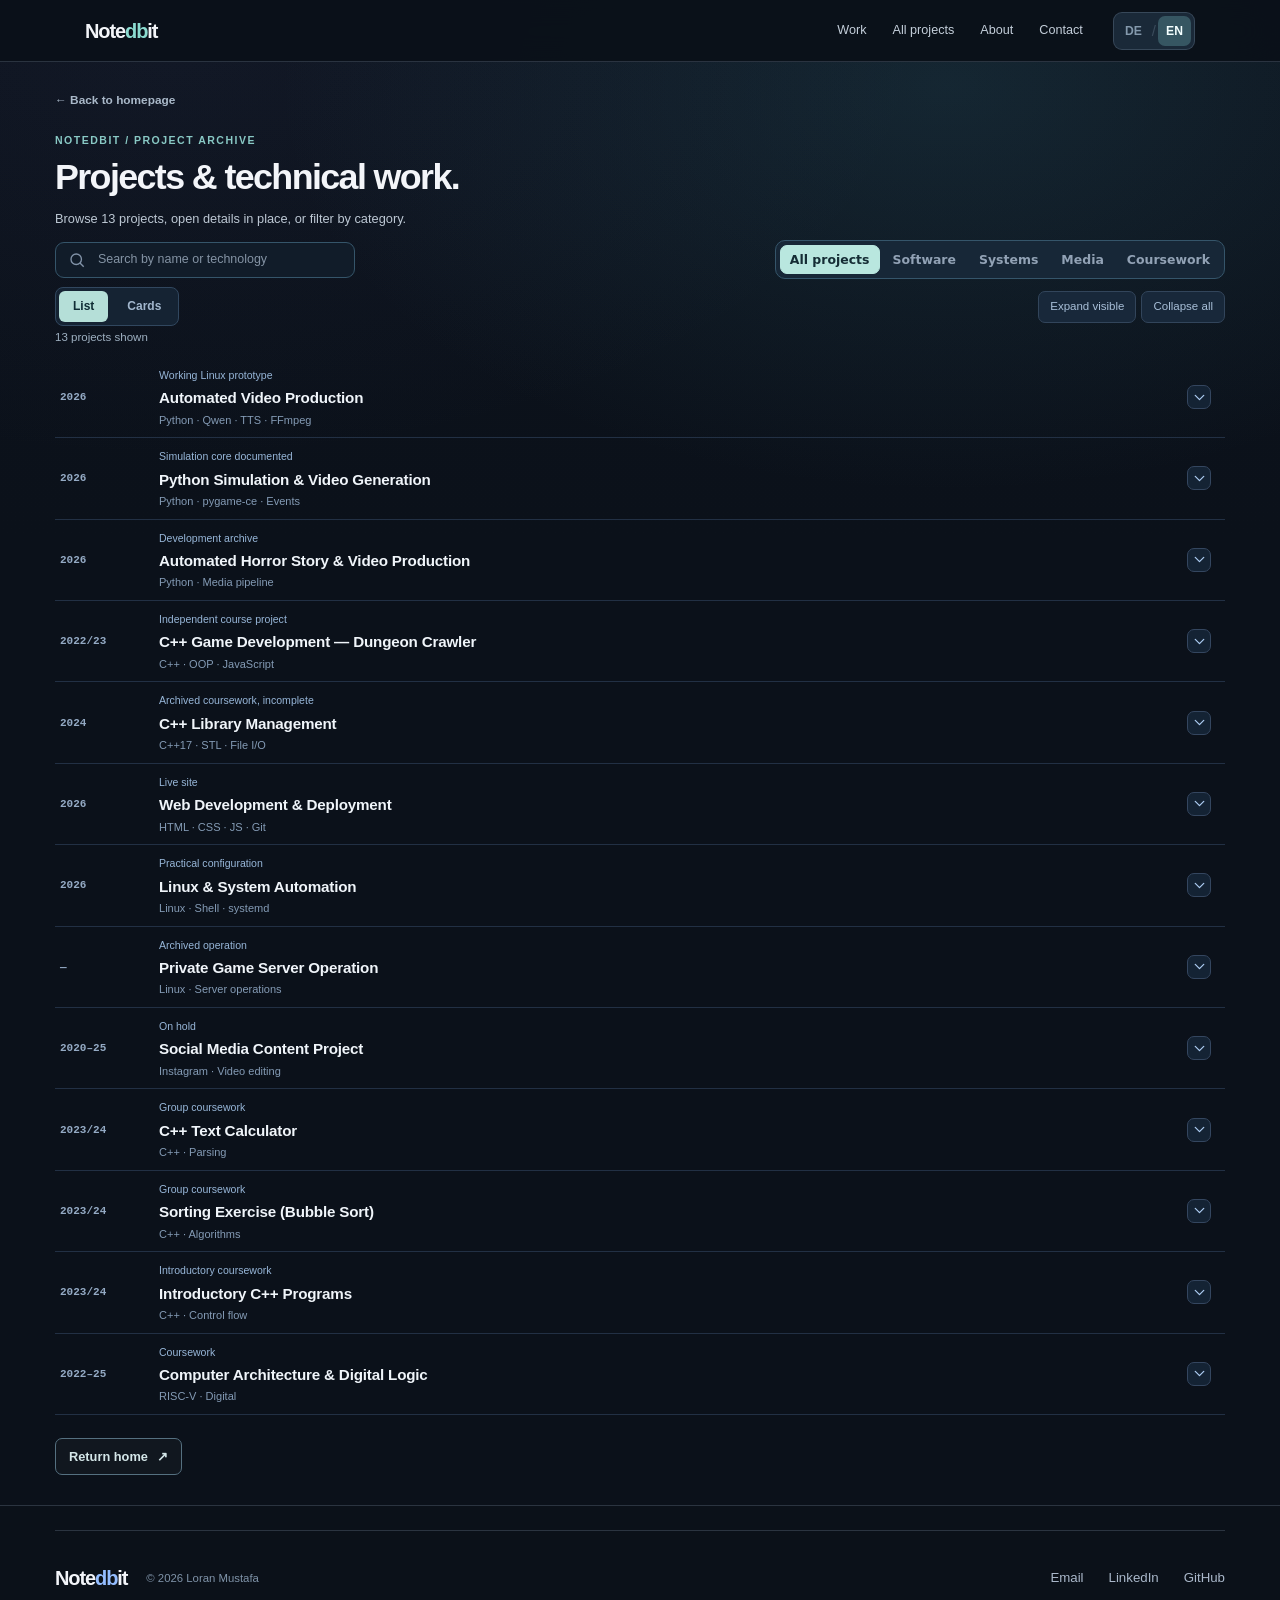
==== commit 18bc76ec: "Add files via upload" ====
--- a/projects/index.html
+++ b/projects/index.html
@@ -1,3 +1,3 @@
 <!DOCTYPE html>
 
-<html lang="en"><head><meta charset="utf-8"/><meta content="width=device-width,initial-scale=1" name="viewport"/><title data-de="Projekte &amp; technische Arbeiten — Notedbit">Projects &amp; Technical Work — Notedbit</title><meta content="Portfolio archive: documented applications, technical system work, media projects and coursework by Loran Mustafa." data-content-de="Portfolioarchiv: dokumentierte Anwendungen, Systemarbeiten, Medienprojekte und Studienübungen von Loran Mustafa." name="description"/><meta content="#0a1018" name="theme-color"/><link href="https://notedbit.com/projects/" rel="canonical"/><meta content="website" property="og:type"/><meta content="Projects &amp; Technical Work — Notedbit" data-content-de="Projekte &amp; technische Arbeiten — Notedbit" property="og:title"/><meta content="Portfolio archive: documented applications, technical system work, media projects and coursework by Loran Mustafa." data-content-de="Portfolioarchiv: dokumentierte Anwendungen, Systemarbeiten, Medienprojekte und Studienübungen von Loran Mustafa." property="og:description"/><meta content="https://notedbit.com/projects/" property="og:url"/><meta content="https://notedbit.com/assets/og-preview.png" property="og:image"/><link href="../assets/favicon.svg" rel="icon" type="image/svg+xml"/><link href="../style.css" rel="stylesheet"/><script defer="" src="../language.js"></script><script defer="" src="../script.js"></script></head><body><a class="skip-link" href="#main-content"><span data-de="Zum Inhalt springen">Skip to content</span></a><header class="site-header" data-header=""><div class="nav-shell shell"><a aria-label="Notedbit home" class="brand wordmark" href="../index.html"><span>Note</span><span class="wordmark-db">db</span><span>it</span></a><button aria-controls="primary-nav" aria-expanded="false" aria-label="Open navigation" class="nav-toggle" data-nav-toggle="" type="button"><span></span><span></span></button><nav aria-label="Primary navigation" class="site-nav" id="primary-nav"><a href="../index.html#work"><span data-de="Arbeiten">Work</span></a><a href="../projects/"><span data-de="Alle Projekte">All projects</span></a><a href="../index.html#about"><span data-de="Über mich">About</span></a><a href="../index.html#contact"><span data-de="Kontakt">Contact</span></a></nav><div aria-label="Sprache / Language" class="language-switch" data-language-switch="" role="group"><button aria-label="Deutsch wählen" aria-pressed="false" data-lang="de" lang="de" type="button">DE</button><span aria-hidden="true">/</span><button aria-label="Choose English" aria-pressed="true" data-lang="en" lang="en" type="button">EN</button></div></div></header><main id="main-content"><section class="archive-lead shell"><a class="back-link" href="../index.html"><span data-de="← Zurück zur Startseite">← Back to homepage</span></a><p class="micro-label">NOTEDBIT / <span data-de="PROJEKTARCHIV">PROJECT ARCHIVE</span></p><h1><span data-de="Projekte &amp; technische Arbeiten.">Projects &amp; technical work.</span></h1><p><span data-de="Projekte nach Kategorien durchsuchen und direkt aufklappen, um Umsetzung, Stand und verfügbare Nachweise zu sehen – ohne die Seite zu verlassen.">Browse projects by category, then expand an entry to view its implementation, status and available evidence without leaving this page.</span></p><div class="archive-controls"><label class="archive-search"><span class="sr-only"><span data-de="Projekte suchen">Search projects</span></span><svg aria-hidden="true" viewbox="0 0 24 24"><circle cx="11" cy="11" r="7"></circle><path d="m16 16 5 5"></path></svg><input autocomplete="off" data-placeholder-de="Nach Namen oder Technologie suchen" id="project-search" placeholder="Search by name or technology" type="search"/></label><div aria-label="Filter project categories" class="archive-filters" data-aria-label-de="Projektkategorien filtern" role="group"><button aria-controls="project-groups" aria-pressed="false" data-filter="all" type="button"><span data-de="Alle Arbeiten">All work</span></button><button aria-controls="project-groups" aria-pressed="true" data-filter="software" type="button">Software</button><button aria-controls="project-groups" aria-pressed="false" data-filter="systems" type="button"><span data-de="Systeme">Systems</span></button><button aria-controls="project-groups" aria-pressed="false" data-filter="media" type="button"><span data-de="Medien">Media</span></button><button aria-controls="project-groups" aria-pressed="false" data-filter="coursework" type="button"><span data-de="Studium">Coursework</span></button></div></div><div aria-label="Project display options" class="archive-workspace-toolbar" data-aria-label-de="Ansichtseinstellungen"><div aria-label="Display style" class="archive-view-switch" data-aria-label-de="Darstellung" role="group"><button aria-pressed="true" data-archive-view="rows" type="button"><span data-de="Liste">List</span></button><button aria-pressed="false" data-archive-view="cards" type="button"><span data-de="Karten">Cards</span></button></div><div class="archive-bulk-actions"><button data-archive-expand="all" type="button"><span data-de="Alle sichtbaren öffnen">Expand visible</span></button><button data-archive-expand="none" type="button"><span data-de="Alle schließen">Collapse all</span></button></div></div><p class="archive-control-hint"><span data-de="Kategorie auswählen und Projekt aufklappen.">Select a category and expand a project.</span></p><p aria-live="polite" class="archive-filter-feedback" data-result-count=""></p></section><div class="shell archive-main" id="project-groups"><section class="archive-group" data-archive-section="software" id="software"><div class="archive-group-head"><div><h2><span data-de="Anwendungen &amp; Software">Applications &amp; software</span></h2><p><span data-de="Eigenständige Anwendungen und Software-Studienarbeiten mit kenntlich gemachtem Entwicklungsstand.">Standalone applications and software coursework with stated development status.</span></p></div></div><div class="archive-records"><details class="archive-record" data-category="software" data-search="automated product video generation automatisierte produktvideogenerierung python application integrating local text generation, narration, composition and ffmpeg rendering. public prototype output and separate test record. python-anwendung mit lokaler textgenerierung, vertonung, szenenaufbau und ffmpeg-rendering. öffentlicher prototyp und separater testnachweis. python · qwen · tts · ffmpeg automated video production automatisierte videoproduktion" id="video"><summary class="archive-record-summary"><span class="archive-record-year">2026</span><span class="archive-record-heading"><span class="archive-record-top"><span class="archive-record-status"><span data-de="Funktionsfähiger Linux-Prototyp">Working Linux prototype</span></span></span><span class="archive-record-title"><span data-de="Automatisierte Videoproduktion">Automated Video Production</span></span><span class="archive-record-stack">Python · Qwen · TTS · FFmpeg</span></span><span aria-hidden="true" class="archive-record-chevron"><svg viewbox="0 0 24 24"><path d="m6 9 6 6 6-6"></path></svg></span></summary><div class="archive-record-panel"><p class="archive-record-description"><span data-de="Python-Anwendung mit lokaler Textgenerierung, Vertonung, Szenenaufbau und FFmpeg-Rendering. Öffentlicher Prototyp und separater Testnachweis.">Python application integrating local text generation, narration, composition and FFmpeg rendering. Public prototype output and separate test record.</span></p><div class="archive-facts"><div class="archive-fact"><h4><span data-de="Von Produktinformationen zur Videoausgabe">From product information to video output</span></h4><p><span data-de="Die Anwendung soll aus ausgewählten Produktdaten vertonte Produktvideos im Hochformat erzeugen. Python verbindet Datenverarbeitung, lokale Textgenerierung, Audio und Rendering zu einem durchgängigen Ablauf.">The application is designed to generate narrated vertical product videos from selected product data. Python coordinates data processing, local text generation, audio and rendering in an end-to-end workflow.</span></p></div><div class="archive-fact"><h4><span data-de="Komponenten der Pipeline">Pipeline components</span></h4><p><span data-de="Die Pipeline verwendet ein lokales Qwen-Modell für Skripte, Kokoro zur Sprachsynthese und FFmpeg für das Videorendering. Szenenzeiten, Untertitel, Komposition und technische Prüfungen werden innerhalb der Anwendung verarbeitet. Eine Desktop-Oberfläche auf Basis von PySide6 gehört zum Projekt.">The pipeline uses a local Qwen model for scripts, Kokoro for speech synthesis and FFmpeg for video rendering. Scene timing, captions, composition and technical checks are handled within the application. A PySide6-based desktop interface is part of the project.</span></p></div></div><div class="archive-media archive-video"><video aria-label="Video prototype: generated sample" controls="" data-aria-label-de="Videoprototyp: generiertes Beispiel" playsinline="" poster="../assets/trending-trove-poster.jpg" preload="none"><source src="../assets/trending-trove-prototype.mp4" type="video/mp4"/></video><div class="archive-media-caption"><strong><span data-de="Generiertes Prototypbeispiel">Generated prototype sample</span></strong><p><span data-de="Eine frühere Ausgabe der Anwendung, kein fertiges Produkt. Der separat dokumentierte Linux-End-to-End-Test verwendete eine andere Videodatei.">An earlier output of the application, not a finalized product. The separately documented Linux end-to-end test used another video file.</span></p></div></div><div class="archive-panel-links"><a class="archive-case-link" href="trendingtrove.html"><span data-de="Technische Dokumentation">Technical documentation</span> <span aria-hidden="true">↗</span></a></div></div></details><details class="archive-record" data-category="software" data-search="python simulation &amp; video generation python-simulationen &amp; videogenerierung pygame simulation with collisions, deterministic seeds and event-driven run evaluation. the full automated export workflow remains under development. pygame-simulation mit kollisionen, reproduzierbaren seeds und ereignisbasierter laufbewertung. der vollständige exportworkflow befindet sich in entwicklung. python · pygame-ce · events python simulation &amp; video generation python-simulationen &amp; videogenerierung" id="simulation"><summary class="archive-record-summary"><span class="archive-record-year">2026</span><span class="archive-record-heading"><span class="archive-record-top"><span class="archive-record-status"><span data-de="Simulationskern dokumentiert">Simulation core documented</span></span></span><span class="archive-record-title"><span data-de="Python-Simulationen &amp; Videogenerierung">Python Simulation &amp; Video Generation</span></span><span class="archive-record-stack">Python · pygame-ce · Events</span></span><span aria-hidden="true" class="archive-record-chevron"><svg viewbox="0 0 24 24"><path d="m6 9 6 6 6-6"></path></svg></span></summary><div class="archive-record-panel"><p class="archive-record-description"><span data-de="pygame-Simulation mit Kollisionen, reproduzierbaren Seeds und ereignisbasierter Laufbewertung. Der vollständige Exportworkflow befindet sich in Entwicklung.">pygame simulation with collisions, deterministic seeds and event-driven run evaluation. The full automated export workflow remains under development.</span></p><div class="archive-facts"><div class="archive-fact"><h4><span data-de="Simulationsmechanik">Simulation mechanics</span></h4><p><span data-de="Der dokumentierte funktionsfähige Stand umfasst mehrere bewegte Kugeln, Wand- und Kugelkollisionen, Escape-/Multiplikationslogik, deterministische Seeds, eindeutige Objekt-IDs und eine interne Simulationszeit.">The documented working state includes multiple moving balls, wall and ball collisions, escape/multiplication logic, deterministic seeds, unique object IDs and an internal simulation clock.</span></p></div><div class="archive-fact"><h4><span data-de="Events und Reproduzierbarkeit">Events and reproducibility</span></h4><p><span data-de="Ein Event-/Listener-System erfasst Kollisionen, Objekterzeugung, Entfernen und Punktestände. Debug-Overlays, Laufmetriken und automatische Prüfungen unterstützen Tests und reproduzierbare Entwicklungsdurchläufe.">An event/listener system records collisions, object creation, removal and scoring events. Debug overlays, run metrics and automated acceptance checks support testing and repeatable development runs.</span></p></div></div><div class="archive-panel-links"><a class="archive-case-link" href="python-simulations.html"><span data-de="Technische Dokumentation">Technical documentation</span> <span aria-hidden="true">↗</span></a></div></div></details><details class="archive-record" data-category="software" data-search="automated horror story &amp; video production automatisierte horrorstory- &amp; videoproduktion separate python project for story processing, voice and short-video composition. public showcase video not yet verified. separates python-projekt für story-verarbeitung, vertonung und kurze videos. öffentliches beispielvideo bislang nicht verifiziert. python · media pipeline automated horror story &amp; video production automatisierte horrorstory- &amp; videoproduktion" id="horror"><summary class="archive-record-summary"><span class="archive-record-year">2026</span><span class="archive-record-heading"><span class="archive-record-top"><span class="archive-record-status"><span data-de="Entwicklungsarchiv">Development archive</span></span></span><span class="archive-record-title"><span data-de="Automatisierte Horrorstory- &amp; Videoproduktion">Automated Horror Story &amp; Video Production</span></span><span class="archive-record-stack">Python · Media pipeline</span></span><span aria-hidden="true" class="archive-record-chevron"><svg viewbox="0 0 24 24"><path d="m6 9 6 6 6-6"></path></svg></span></summary><div class="archive-record-panel"><p class="archive-record-description"><span data-de="Separates Python-Projekt für Story-Verarbeitung, Vertonung und kurze Videos. Öffentliches Beispielvideo bislang nicht verifiziert.">Separate Python project for story processing, voice and short-video composition. Public showcase video not yet verified.</span></p><div class="archive-facts"><div class="archive-fact"><h4><span data-de="Vertonte fiktionale Geschichten">Narrated fictional stories</span></h4><p><span data-de="Das Projekt ist auf englischsprachige fiktionale Horrorvideos ausgerichtet. Es verbindet Erzähltext, Vertonung, Bildsequenzen, zurückhaltende Bildbewegung, Untertitel und Medienexport. Es ist von der Produktvideo-Pipeline getrennt.">The project targets English-language fictional horror videos. It combines narrative text, narration, image sequences, restrained visual movement, subtitles and media export. It is distinct from the product-video pipeline.</span></p></div><div class="archive-fact"><h4><span data-de="Stapelverarbeitung und Prüfungen">Batch processing and validation</span></h4><p><span data-de="Frühere Entwicklungsnotizen beschreiben einen Desktop-Ablauf mit mehreren unabhängigen Story-Durchläufen, Untertitelverarbeitung und der Fortsetzung nach Fehlern einzelner Stapelaufträge. Automatisierte Tests für die Stapelverarbeitung wurden dokumentiert; eine unabhängig geprüfte aktuelle Videodatei liegt hier nicht vor.">Earlier development notes describe a desktop workflow with multiple independent story runs, subtitle handling and recovery from failed items in a batch. Automated tests were reported for the batch workflow, but an independently checked current media sample is not included here.</span></p></div></div><div class="archive-panel-links"><a class="archive-case-link" href="horror-video-automation.html"><span data-de="Technische Dokumentation">Technical documentation</span> <span aria-hidden="true">↗</span></a></div></div></details><details class="archive-record" data-category="software" data-search="c++ game development — dungeon crawler c++-spieleentwicklung — dungeon crawler original c++ group project with object-oriented mechanics; later browser-playable javascript adaptation. ursprüngliches c++-gruppenprojekt mit objektorientierten mechaniken; später erstellte, spielbare javascript-adaption. c++ · oop · javascript c++ game development — dungeon crawler c++-spieleentwicklung — dungeon crawler" id="dungeon"><summary class="archive-record-summary"><span class="archive-record-year">2022/23</span><span class="archive-record-heading"><span class="archive-record-top"><span class="archive-record-status"><span data-de="Universitäre Gruppenarbeit">University group work</span></span></span><span class="archive-record-title"><span data-de="C++-Spieleentwicklung — Dungeon Crawler">C++ Game Development — Dungeon Crawler</span></span><span class="archive-record-stack">C++ · OOP · JavaScript</span></span><span aria-hidden="true" class="archive-record-chevron"><svg viewbox="0 0 24 24"><path d="m6 9 6 6 6-6"></path></svg></span></summary><div class="archive-record-panel"><p class="archive-record-description"><span data-de="Ursprüngliches C++-Gruppenprojekt mit objektorientierten Mechaniken; später erstellte, spielbare JavaScript-Adaption.">Original C++ group project with object-oriented mechanics; later browser-playable JavaScript adaptation.</span></p><div class="archive-facts"><div class="archive-fact"><h4><span data-de="Ursprüngliches C++-Projekt">Original C++ project</span></h4><p><span data-de="Entwickelt im Rahmen von Algorithmen und Datenstrukturen an der Universität Osnabrück. Die ursprüngliche Umgebung verwendete AlgoViz / SVG für die Darstellung und umfasste Charaktere, Gegner, Kämpfe, Gegenstände, Truhen, Gold, Gifteffekte und Levelwechsel.">Developed as part of Algorithms and Data Structures at the University of Osnabrück. The original environment used AlgoViz / SVG for graphics and included characters, enemies, combat, items, chests, gold, poison effects and level progression.</span></p></div><div class="archive-fact"><h4><span data-de="Spiel- und Levelmechanik">Game and level logic</span></h4><p><span data-de="Der ursprüngliche Code enthält objektorientierte Klassen und eine rasterbasierte Dungeon-Logik. Zufällige Levelgenerierung und Prüfungen erreichbarer Bereiche gehören zur dokumentierten Implementierung. Der Browser-Port bildet ausgewählte Mechaniken mit JavaScript und den vorhandenen Pixel-Art-Grafiken nach.">The original code includes object-oriented classes and grid-based dungeon logic. Randomized level generation and checks for reachable areas are part of the documented implementation. The browser port reproduces selected mechanics using JavaScript and the existing pixel-art assets.</span></p></div></div><div class="archive-media archive-game"><div class="archive-game-preview"><img alt="Dungeon Crawler game preview" data-alt-de="Vorschau des Dungeon-Crawler-Spiels" loading="lazy" src="../assets/dungeoncrawler-preview.png"/><div><strong><span data-de="Spielbare Browser-Adaption">Playable browser adaptation</span></strong><p><span data-de="Das Browser-Spiel ist eine spätere JavaScript-Adaption, nicht die ursprüngliche C++-Studienabgabe.">The browser game is a later JavaScript adaptation, not the original C++ coursework submission.</span></p><button aria-expanded="false" class="archive-game-launch" data-game-toggle="" type="button"><span data-de="Spiel hier laden">Load game here</span></button></div></div><div class="archive-game-frame" hidden=""><iframe allowfullscreen="" data-game-src="../games/dungeoncrawler/" loading="lazy" title="Playable Dungeon Crawler demo"></iframe><p class="archive-game-note"><span data-de="Für eine größere Ansicht das vollständige Spiel öffnen.">For a larger view, open the full game.</span> <a href="../games/dungeoncrawler/"><span data-de="Ganzes Spiel öffnen">Open full game</span> ↗</a></p></div></div><div class="archive-panel-links"><a class="archive-case-link" href="dungeoncrawler.html"><span data-de="Technische Dokumentation">Technical documentation</span> <span aria-hidden="true">↗</span></a></div></div></details><details class="archive-record" data-category="software" data-search="c++ library management c++-bibliotheksverwaltung archived multi-class application skeleton. the original command dispatcher was empty; attribution needs review before public code release. archivierter anwendungsentwurf mit mehreren klassen. die ursprüngliche befehlsverarbeitung war leer; urheberschaft vor codefreigabe klären. c++17 · stl · file i/o c++ library management c++-bibliotheksverwaltung" id="library"><summary class="archive-record-summary"><span class="archive-record-year">2024</span><span class="archive-record-heading"><span class="archive-record-top"><span class="archive-record-status"><span data-de="Archivierte Studienarbeit, unvollständig">Archived coursework, incomplete</span></span></span><span class="archive-record-title"><span data-de="C++-Bibliotheksverwaltung">C++ Library Management</span></span><span class="archive-record-stack">C++17 · STL · File I/O</span></span><span aria-hidden="true" class="archive-record-chevron"><svg viewbox="0 0 24 24"><path d="m6 9 6 6 6-6"></path></svg></span></summary><div class="archive-record-panel"><p class="archive-record-description"><span data-de="Archivierter Anwendungsentwurf mit mehreren Klassen. Die ursprüngliche Befehlsverarbeitung war leer; Urheberschaft vor Codefreigabe klären.">Archived multi-class application skeleton. The original command dispatcher was empty; attribution needs review before public code release.</span></p><div class="archive-facts"><div class="archive-fact"><h4><span data-de="Mehrere fachliche Klassen">Multiple domain classes</span></h4><p><span data-de="Der archivierte Code enthält getrennte Klassen für Book, Author, User, Tag, BorrowEntry und Library sowie Header-/Quelldateitrennung, Standardcontainer, Suchroutinen und Datei-Ein-/Ausgabe.">The archived code contains separate Book, Author, User, Tag, BorrowEntry and Library classes, with header/source separation, standard containers, lookup routines and file-I/O methods.</span></p></div><div class="archive-fact"><h4><span data-de="Fehlende Kommandoverarbeitung">Missing command dispatch</span></h4><p><span data-de="Die Hauptschleife ruft Library::processCommand() auf, die Methode ist im verfügbaren Archiv aber leer. Auch die Ausleihberechtigung ist nur ein Platzhalter. Ein erfolgreicher Build bedeutet deshalb nicht, dass die Anwendung benutzbar ist.">The main input loop calls Library::processCommand(), but that method has no implementation in the available archive. A borrowing authorization check is also a placeholder. A successful build therefore does not mean the application is usable.</span></p></div></div><div class="archive-panel-links"><a class="archive-case-link" href="library-management.html"><span data-de="Technische Dokumentation">Technical documentation</span> <span aria-hidden="true">↗</span></a></div></div></details></div></section><section class="archive-group" data-archive-section="systems" id="systems"><div class="archive-group-head"><div><h2><span data-de="Web &amp; Infrastruktur">Web &amp; infrastructure</span></h2><p><span data-de="Bereitstellung, Linux-Wartung, Skripte und Serverbetrieb.">Deployment, Linux maintenance, scripting and server operation.</span></p></div></div><div class="archive-records"><details class="archive-record" data-category="systems" data-search="web development &amp; deployment webentwicklung &amp; bereitstellung responsive bilingual static website, github pages deployment and browser game integration. responsive zweisprachige statische website, github-pages-bereitstellung und integration eines browserspiels. html · css · js · git web development &amp; deployment webentwicklung &amp; bereitstellung" id="website"><summary class="archive-record-summary"><span class="archive-record-year">2026</span><span class="archive-record-heading"><span class="archive-record-top"><span class="archive-record-status"><span data-de="Veröffentlichte Website">Live site</span></span></span><span class="archive-record-title"><span data-de="Webentwicklung &amp; Bereitstellung">Web Development &amp; Deployment</span></span><span class="archive-record-stack">HTML · CSS · JS · Git</span></span><span aria-hidden="true" class="archive-record-chevron"><svg viewbox="0 0 24 24"><path d="m6 9 6 6 6-6"></path></svg></span></summary><div class="archive-record-panel"><p class="archive-record-description"><span data-de="Responsive zweisprachige statische Website, GitHub-Pages-Bereitstellung und Integration eines Browserspiels.">Responsive bilingual static website, GitHub Pages deployment and browser game integration.</span></p><div class="archive-facts"><div class="archive-fact"><h4><span data-de="HTML, CSS und JavaScript">Plain HTML, CSS and JavaScript</span></h4><p><span data-de="Notedbit wird ohne Frontend-Framework oder Backend umgesetzt. Die Website enthält responsive Navigation, eine zweisprachige Oberfläche, Projektseiten, einen Videoplayer und eine interaktive JavaScript-Spieladaption.">Notedbit is built without a frontend framework or backend. The site includes responsive navigation, a bilingual interface, project pages, a media player and an interactive JavaScript game adaptation.</span></p></div><div class="archive-fact"><h4><span data-de="Versioniert und veröffentlicht">Versioned and published</span></h4><p><span data-de="Der Quellcode wird mit Git und GitHub verwaltet und über GitHub Pages unter einer eigenen Domain bereitgestellt. Das öffentliche Repository dokumentiert die Seitenstruktur und den verfügbaren Quellcode.">The source is managed with Git and GitHub and served through GitHub Pages under a custom domain. The public repository documents the site structure and the available source code.</span></p></div></div><div class="archive-media archive-site-preview"><img alt="Illustration of the Notedbit website and its deployment workflow" data-alt-de="Illustration der Notedbit-Website und ihrer Bereitstellung" loading="lazy" src="../assets/web-deployment-thumbnail.webp"/><p><span data-de="Screenshot dieses Portfolios; der Quellcode ist im öffentlichen Repository verfügbar.">Screenshot of this portfolio; source code is available in the public repository.</span> <a href="https://github.com/NotedBit/notedbit" rel="noopener noreferrer" target="_blank">GitHub ↗</a></p></div><div class="archive-panel-links"><a class="archive-case-link" href="web-development.html"><span data-de="Technische Dokumentation">Technical documentation</span> <span aria-hidden="true">↗</span></a> <a class="archive-case-link" href="https://github.com/NotedBit/notedbit" rel="noopener noreferrer" target="_blank">GitHub ↗</a></div></div></details><details class="archive-record" data-category="systems" data-search="linux &amp; system automation linux &amp; systemautomatisierung linux migration, troubleshooting, shell/systemd tasks and documented maintenance workflows. linux-migration, fehlerdiagnose, shell-/systemd-aufgaben und dokumentierte wartungsabläufe. linux · shell · systemd linux &amp; system automation linux &amp; systemautomatisierung" id="linux"><summary class="archive-record-summary"><span class="archive-record-year">2026</span><span class="archive-record-heading"><span class="archive-record-top"><span class="archive-record-status"><span data-de="Praktische Konfiguration">Practical configuration</span></span></span><span class="archive-record-title"><span data-de="Linux &amp; Systemautomatisierung">Linux &amp; System Automation</span></span><span class="archive-record-stack">Linux · Shell · systemd</span></span><span aria-hidden="true" class="archive-record-chevron"><svg viewbox="0 0 24 24"><path d="m6 9 6 6 6-6"></path></svg></span></summary><div class="archive-record-panel"><p class="archive-record-description"><span data-de="Linux-Migration, Fehlerdiagnose, Shell-/systemd-Aufgaben und dokumentierte Wartungsabläufe.">Linux migration, troubleshooting, shell/systemd tasks and documented maintenance workflows.</span></p><div class="archive-facts"><div class="archive-fact"><h4><span data-de="Shell und systemd">Shell and systemd</span></h4><p><span data-de="Zu den Linux-Wartungsaufgaben gehören skriptbasierte APT-/Flatpak-Updates und eine Zeitsteuerung über systemd. Die Arbeiten zeigen lokale Automatisierung, nicht die Administration produktiver Unternehmensinfrastruktur.">Linux maintenance tasks include scripted APT/Flatpak updates and systemd-based scheduling. The work demonstrates configuration and operation of local automation, not production-scale infrastructure administration.</span></p></div><div class="archive-fact"><h4><span data-de="Fehleranalyse und Systemmigration">Troubleshooting and system migration</span></h4><p><span data-de="Dokumentierte Arbeiten umfassen Boot- und Datenträgermigration, Desktop- und Hardwarekonfiguration, Audio-/Netzwerkdiagnose und Untersuchungen schwankender WLAN-/Downloadgeschwindigkeiten. Eine Datenträgermigration auf NVMe wurde abgeschlossen und das System erfolgreich gestartet.">Documented work includes boot and storage migration, desktop and hardware configuration, audio/network diagnostics and investigation of fluctuating Wi-Fi/download performance. A disk-to-NVMe migration was completed and the system booted successfully.</span></p></div></div><div class="archive-panel-links"><a class="archive-case-link" href="linux-automation.html"><span data-de="Technische Dokumentation">Technical documentation</span> <span aria-hidden="true">↗</span></a></div></div></details><details class="archive-record" data-category="systems" data-search="private game server operation betrieb eines privaten gameservers dauntless revived server operations on linux. server operation, not development of the original game. dauntless-revived-serverbetrieb unter linux. serveradministration, keine entwicklung des ursprünglichen spiels. linux · server operations private game server operation betrieb eines privaten gameservers" id="server"><summary class="archive-record-summary"><span class="archive-record-year">—</span><span class="archive-record-heading"><span class="archive-record-top"><span class="archive-record-status"><span data-de="Archivierter Betrieb">Archived operation</span></span></span><span class="archive-record-title"><span data-de="Betrieb eines privaten Gameservers">Private Game Server Operation</span></span><span class="archive-record-stack">Linux · Server operations</span></span><span aria-hidden="true" class="archive-record-chevron"><svg viewbox="0 0 24 24"><path d="m6 9 6 6 6-6"></path></svg></span></summary><div class="archive-record-panel"><p class="archive-record-description"><span data-de="Dauntless-Revived-Serverbetrieb unter Linux. Serveradministration, keine Entwicklung des ursprünglichen Spiels.">Dauntless Revived server operations on Linux. Server operation, not development of the original game.</span></p><div class="archive-facts"><div class="archive-fact"><h4><span data-de="Privater Dauntless-Server">Private Dauntless server</span></h4><p><span data-de="Ein privater Dauntless-Revived-Server wurde unter Linux eingerichtet und betrieben, einschließlich Wartung und Backups. Der Dienst wurde inzwischen eingestellt. Dies belegt Betriebserfahrung, nicht die Entwicklung des Spiels oder einer kommerziellen Hosting-Plattform.">A private Dauntless Revived server was configured and operated under Linux, with maintenance and backups. The service has since been discontinued; this is operational experience, not a claim of developing the game or a commercial hosted platform.</span></p></div><div class="archive-fact"><h4><span data-de="Umfang der Dokumentation">Documentation scope</span></h4><p><span data-de="Dies sind getrennte technische Arbeiten, die als Fallstudie zusammengefasst werden, kein einheitliches Softwareprodukt. Ein Live-Administrationsdashboard, produktives Monitoring oder ein öffentlicher Server-Endpunkt wird nicht behauptet.">These are separate technical tasks grouped as a case study, not one unified software product. No live administrative dashboard, production monitoring setup or public server endpoint is claimed.</span></p></div></div><div class="archive-panel-links"><a class="archive-case-link" href="linux-automation.html#server"><span data-de="Technische Dokumentation">Technical documentation</span> <span aria-hidden="true">↗</span></a></div></div></details></div></section><section class="archive-group" data-archive-section="media" id="media"><div class="archive-group-head"><div><h2><span data-de="Medien &amp; Veröffentlichung">Media &amp; publishing</span></h2><p><span data-de="Eigenständige Medienarbeit, nicht als Softwareentwicklung dargestellt.">Independent content work, not presented as software engineering.</span></p></div></div><div class="archive-records"><details class="archive-record" data-category="media" data-search="social media content project social-media-projekt memesmoke: independent short-form media publishing, creative editing and audience-performance analysis. memesmoke: eigenständige kurzvideo-veröffentlichungen, bearbeitung und auswertung der reichweite. instagram · video editing social media content project social-media-projekt" id="memesmoke"><summary class="archive-record-summary"><span class="archive-record-year">2020–25</span><span class="archive-record-heading"><span class="archive-record-top"><span class="archive-record-status"><span data-de="Pausiert">On hold</span></span></span><span class="archive-record-title"><span data-de="Social-Media-Projekt">Social Media Content Project</span></span><span class="archive-record-stack">Instagram · Video editing</span></span><span aria-hidden="true" class="archive-record-chevron"><svg viewbox="0 0 24 24"><path d="m6 9 6 6 6-6"></path></svg></span></summary><div class="archive-record-panel"><p class="archive-record-description"><span data-de="MemeSmoke: eigenständige Kurzvideo-Veröffentlichungen, Bearbeitung und Auswertung der Reichweite.">MemeSmoke: independent short-form media publishing, creative editing and audience-performance analysis.</span></p><div class="archive-facts"><div class="archive-fact"><h4><span data-de="Bearbeitung, Veröffentlichung und Auswertung">Editing, publishing and analysis</span></h4><p><span data-de="Das Projekt umfasste die Aufbereitung und Veröffentlichung kurzer Medieninhalte sowie die Auswertung ihrer Leistung mit Instagram Insights. Es wird als digitales Medienprojekt präsentiert, nicht als Programmierarbeit.">The account involved preparing and publishing short-form media content and reviewing performance using Instagram Insights. It is presented as a digital media project, not a programming project.</span></p></div><div class="archive-fact"><h4><span data-de="Dokumentierte Reichweite">Recorded reach</span></h4><p><span data-de="Der Account erreichte zeitweise mehr als 10.000 Follower, veröffentlichte über 90 Reels und erzielte mit einzelnen Beiträgen bis zu 8,1 Millionen Aufrufe. Dies sind historische Projektergebnisse, keine aktuellen Reichweitenwerte.">The account reached more than 10,000 followers at its peak, published over 90 Reels and recorded individual posts with up to 8.1 million views. These are historical project results, not current reach figures.</span></p></div></div><div class="archive-media archive-milestones"><img alt="Original screenshot celebrating 10,000 followers" data-alt-de="Original-Screenshot zum Meilenstein von 10.000 Followern" loading="lazy" src="../assets/memesmoke-achievement-10k.jpg"/><img alt="Original screenshot celebrating 5 million plays" data-alt-de="Original-Screenshot zum Meilenstein von fünf Millionen Aufrufen" loading="lazy" src="../assets/memesmoke-achievement-5m.jpg"/><p><span data-de="Historische Screenshots, keine aktuellen Reichweitenzahlen.">Historical screenshots, not current audience figures.</span></p></div><div class="archive-panel-links"><a class="archive-case-link" href="media-project.html"><span data-de="Technische Dokumentation">Technical documentation</span> <span aria-hidden="true">↗</span></a></div></div></details></div></section><section class="archive-group" data-archive-section="coursework" id="coursework"><div class="archive-group-head"><div><h2><span data-de="Frühere Studienarbeiten">Earlier coursework</span></h2><p><span data-de="Kleinere Aufgaben, die nicht zu Softwareprodukten aufgebläht werden.">Smaller assignments grouped without inflating them into products.</span></p></div></div><div class="archive-records"><details class="archive-record" data-category="coursework" data-search="c++ text calculator c++-textrechner early group exercise: german number words, arithmetic parsing and exception handling. frühe gruppenübung: deutsche zahlwörter, rechen-parsing und fehlerbehandlung. c++ · parsing c++ text calculator c++-textrechner" id="calculator"><summary class="archive-record-summary"><span class="archive-record-year">2023/24</span><span class="archive-record-heading"><span class="archive-record-top"><span class="archive-record-status"><span data-de="Gruppenarbeit">Group coursework</span></span></span><span class="archive-record-title"><span data-de="C++-Textrechner">C++ Text Calculator</span></span><span class="archive-record-stack">C++ · Parsing</span></span><span aria-hidden="true" class="archive-record-chevron"><svg viewbox="0 0 24 24"><path d="m6 9 6 6 6-6"></path></svg></span></summary><div class="archive-record-panel"><p class="archive-record-description"><span data-de="Frühe Gruppenübung: deutsche Zahlwörter, Rechen-Parsing und Fehlerbehandlung.">Early group exercise: German number words, arithmetic parsing and exception handling.</span></p><div class="archive-facts"><div class="archive-fact"><h4><span data-de="Textbasierter Taschenrechner (Gruppenarbeit)">Text-based calculator (group work)</span></h4><p><span data-de="Ein Konsolenprogramm interpretiert ausgeschriebene Zahlen und Rechenoperatoren, prüft Eingaben, behandelt Fehler und gibt Ergebnisse aus. Im archivierten Quellcode stehen drei Mitwirkende; es wird nicht als Einzelarbeit dargestellt.">A console program interprets written number words and arithmetic operators, validates inputs, handles errors and outputs results. The archived source names three student contributors; it is not represented as my individual work.</span></p></div></div><div class="archive-panel-links"><a class="archive-case-link" href="coursework.html#cpp"><span data-de="Technische Dokumentation">Technical documentation</span> <span aria-hidden="true">↗</span></a></div></div></details><details class="archive-record" data-category="coursework" data-search="sorting exercise (bubble sort) sortierübung (bubble sort) small three-value sorting assignment; documented as coursework rather than a separate app. kleine sortieraufgabe für drei werte; als studienübung und nicht als eigenständige app dokumentiert. c++ · algorithms sorting exercise (bubble sort) sortierübung (bubble sort)" id="sorting"><summary class="archive-record-summary"><span class="archive-record-year">2023/24</span><span class="archive-record-heading"><span class="archive-record-top"><span class="archive-record-status"><span data-de="Gruppenarbeit">Group coursework</span></span></span><span class="archive-record-title"><span data-de="Sortierübung (Bubble Sort)">Sorting Exercise (Bubble Sort)</span></span><span class="archive-record-stack">C++ · Algorithms</span></span><span aria-hidden="true" class="archive-record-chevron"><svg viewbox="0 0 24 24"><path d="m6 9 6 6 6-6"></path></svg></span></summary><div class="archive-record-panel"><p class="archive-record-description"><span data-de="Kleine Sortieraufgabe für drei Werte; als Studienübung und nicht als eigenständige App dokumentiert.">Small three-value sorting assignment; documented as coursework rather than a separate app.</span></p><div class="archive-facts"><div class="archive-fact"><h4><span data-de="Sortier- und Grundlagenübungen">Sorting and introductory exercises</span></h4><p><span data-de="Das Archiv enthält eine kleine Bubble-Sort-Aufgabe für drei Eingabewerte (ebenfalls als Gruppenarbeit dokumentiert), eine Währungsumrechnung mit festen Kursen, einen einfachen Briefgenerator mit Bedingungen und Konsolen-Grundlagenübungen. Ein ähnlich benannter Sortierer im Archiv wird mir ohne Nachweis nicht zugeschrieben.">The archive contains a small Bubble Sort task for three input values (also documented as group coursework), basic currency conversion with fixed rates, a conditional letter generator and introductory console programs. A similarly named sorter in the archive is not attributed to me without evidence.</span></p></div></div><div class="archive-panel-links"><a class="archive-case-link" href="coursework.html#cpp"><span data-de="Technische Dokumentation">Technical documentation</span> <span aria-hidden="true">↗</span></a></div></div></details><details class="archive-record" data-category="coursework" data-search="introductory c++ programs c++-einführungsprogramme currency conversion, letter generation and introductory console exercises. währungsumrechnung, briefgenerierung und einfache konsolenübungen. c++ · control flow introductory c++ programs c++-einführungsprogramme" id="introcpp"><summary class="archive-record-summary"><span class="archive-record-year">2023/24</span><span class="archive-record-heading"><span class="archive-record-top"><span class="archive-record-status"><span data-de="Einführende Studienarbeit">Introductory coursework</span></span></span><span class="archive-record-title"><span data-de="C++-Einführungsprogramme">Introductory C++ Programs</span></span><span class="archive-record-stack">C++ · Control flow</span></span><span aria-hidden="true" class="archive-record-chevron"><svg viewbox="0 0 24 24"><path d="m6 9 6 6 6-6"></path></svg></span></summary><div class="archive-record-panel"><p class="archive-record-description"><span data-de="Währungsumrechnung, Briefgenerierung und einfache Konsolenübungen.">Currency conversion, letter generation and introductory console exercises.</span></p><div class="archive-facts"><div class="archive-fact"><h4><span data-de="Sortier- und Grundlagenübungen">Sorting and introductory exercises</span></h4><p><span data-de="Das Archiv enthält eine kleine Bubble-Sort-Aufgabe für drei Eingabewerte (ebenfalls als Gruppenarbeit dokumentiert), eine Währungsumrechnung mit festen Kursen, einen einfachen Briefgenerator mit Bedingungen und Konsolen-Grundlagenübungen. Ein ähnlich benannter Sortierer im Archiv wird mir ohne Nachweis nicht zugeschrieben.">The archive contains a small Bubble Sort task for three input values (also documented as group coursework), basic currency conversion with fixed rates, a conditional letter generator and introductory console programs. A similarly named sorter in the archive is not attributed to me without evidence.</span></p></div></div><div class="archive-panel-links"><a class="archive-case-link" href="coursework.html#cpp"><span data-de="Technische Dokumentation">Technical documentation</span> <span aria-hidden="true">↗</span></a></div></div></details><details class="archive-record" data-category="coursework" data-search="computer architecture &amp; digital logic rechnerarchitektur &amp; digitale logik risc-v assembly and digital-circuit exercises from university modules; scope of individual submissions remains under review. risc-v-assembly und digitalschaltungen aus dem studium; umfang einzelner abgaben noch in prüfung. risc-v · digital computer architecture &amp; digital logic rechnerarchitektur &amp; digitale logik" id="architecture"><summary class="archive-record-summary"><span class="archive-record-year">2022–25</span><span class="archive-record-heading"><span class="archive-record-top"><span class="archive-record-status"><span data-de="Studienübungen">Coursework</span></span></span><span class="archive-record-title"><span data-de="Rechnerarchitektur &amp; Digitale Logik">Computer Architecture &amp; Digital Logic</span></span><span class="archive-record-stack">RISC-V · Digital</span></span><span aria-hidden="true" class="archive-record-chevron"><svg viewbox="0 0 24 24"><path d="m6 9 6 6 6-6"></path></svg></span></summary><div class="archive-record-panel"><p class="archive-record-description"><span data-de="RISC-V-Assembly und Digitalschaltungen aus dem Studium; Umfang einzelner Abgaben noch in Prüfung.">RISC-V assembly and digital-circuit exercises from university modules; scope of individual submissions remains under review.</span></p><div class="archive-facts"><div class="archive-fact"><h4><span data-de="Digitale Logik und RISC-V">Digital logic and RISC-V</span></h4><p><span data-de="Studienmaterialien und frühere Gespräche beziehen sich auf Digital-Schaltungsübungen und RISC-V-/Assembly-Arbeiten. Simulator-Dateien allein belegen kein abgeschlossenes eigenständiges Softwareprojekt. Umfang und Urheberschaft einzelner Abgaben müssen vor einer Veröffentlichung geprüft werden.">University materials and earlier discussions reference Digital circuit exercises and RISC-V/Assembly work. Simulator files alone are not evidence of a completed independent software project. The scope and authorship of specific submissions require review before publication.</span></p></div></div><div class="archive-panel-links"><a class="archive-case-link" href="coursework.html#hardware"><span data-de="Technische Dokumentation">Technical documentation</span> <span aria-hidden="true">↗</span></a></div></div></details></div></section></div><div class="shell archive-closing"><p><span data-de="Noch nicht umgesetzte Konzepte und künftige Hardwareideen bleiben im internen Projektinventar und werden getrennt vom öffentlichen Portfolio geführt.">Unrealized concepts and future hardware ideas are kept in the internal project inventory, separate from this public portfolio.</span></p><a class="button button-secondary" href="../index.html"><span data-de="Zur Startseite">Return home</span><span aria-hidden="true">↗</span></a></div></main><footer class="site-footer portfolio-footer"><div class="footer-shell shell"><div class="footer-identity"><a aria-label="Notedbit home" class="brand wordmark" href="../index.html"><span>Note</span><span class="wordmark-db">db</span><span>it</span></a><p>© <span data-year="">2026</span> Loran Mustafa</p></div><div class="footer-meta"><a href="mailto:loran@notedbit.com">Email</a><a href="https://www.linkedin.com/in/loran-mustafa" rel="noopener noreferrer" target="_blank">LinkedIn</a><a href="https://github.com/notedbit" rel="noopener noreferrer" target="_blank">GitHub</a></div></div></footer><script defer="" src="../archive.js"></script></body></html>+<html lang="en"><head><meta charset="utf-8"/><meta content="width=device-width,initial-scale=1" name="viewport"/><title data-de="Projekte &amp; technische Arbeiten — Notedbit">Projects &amp; Technical Work — Notedbit</title><meta content="Portfolio archive: documented applications, technical system work, media projects and coursework by Loran Mustafa." data-content-de="Portfolioarchiv: dokumentierte Anwendungen, Systemarbeiten, Medienprojekte und Studienübungen von Loran Mustafa." name="description"/><meta content="#0a1018" name="theme-color"/><link href="https://notedbit.com/projects/" rel="canonical"/><meta content="website" property="og:type"/><meta content="Projects &amp; Technical Work — Notedbit" data-content-de="Projekte &amp; technische Arbeiten — Notedbit" property="og:title"/><meta content="Portfolio archive: documented applications, technical system work, media projects and coursework by Loran Mustafa." data-content-de="Portfolioarchiv: dokumentierte Anwendungen, Systemarbeiten, Medienprojekte und Studienübungen von Loran Mustafa." property="og:description"/><meta content="https://notedbit.com/projects/" property="og:url"/><meta content="https://notedbit.com/assets/og-preview.png" property="og:image"/><link href="../assets/favicon.svg" rel="icon" type="image/svg+xml"/><link href="../style.css" rel="stylesheet"/><script defer="" src="../language.js"></script><script defer="" src="../script.js"></script></head><body><a class="skip-link" href="#main-content"><span data-de="Zum Inhalt springen">Skip to content</span></a><header class="site-header" data-header=""><div class="nav-shell shell"><a aria-label="Notedbit home" class="brand wordmark" href="../index.html"><span>Note</span><span class="wordmark-db">db</span><span>it</span></a><button aria-controls="primary-nav" aria-expanded="false" aria-label="Open navigation" class="nav-toggle" data-nav-toggle="" type="button"><span></span><span></span></button><nav aria-label="Primary navigation" class="site-nav" id="primary-nav"><a href="../index.html#work"><span data-de="Arbeiten">Work</span></a><a href="../projects/"><span data-de="Alle Projekte">All projects</span></a><a href="../index.html#about"><span data-de="Über mich">About</span></a><a href="../index.html#contact"><span data-de="Kontakt">Contact</span></a></nav><div aria-label="Sprache / Language" class="language-switch" data-language-switch="" role="group"><button aria-label="Deutsch wählen" aria-pressed="false" data-lang="de" lang="de" type="button">DE</button><span aria-hidden="true">/</span><button aria-label="Choose English" aria-pressed="true" data-lang="en" lang="en" type="button">EN</button></div></div></header><main id="main-content"><section class="archive-lead shell"><a class="back-link" href="../index.html"><span data-de="← Zurück zur Startseite">← Back to homepage</span></a><p class="micro-label">NOTEDBIT / <span data-de="PROJEKTARCHIV">PROJECT ARCHIVE</span></p><h1><span data-de="Projekte &amp; technische Arbeiten.">Projects &amp; technical work.</span></h1><p data-de="13 Projekte durchsuchen, direkt aufklappen oder nach Kategorien filtern.">Browse 13 projects, open details in place, or filter by category.</p><div class="archive-controls"><label class="archive-search"><span class="sr-only"><span data-de="Projekte suchen">Search projects</span></span><svg aria-hidden="true" viewbox="0 0 24 24"><circle cx="11" cy="11" r="7"></circle><path d="m16 16 5 5"></path></svg><input autocomplete="off" data-placeholder-de="Nach Namen oder Technologie suchen" id="project-search" placeholder="Search by name or technology" type="search"/></label><div aria-label="Filter project categories" class="archive-filters" data-aria-label-de="Projektkategorien filtern" role="group"><button aria-controls="project-groups" aria-pressed="false" data-filter="all" type="button"><span data-de="Alle Projekte">All projects</span></button><button aria-controls="project-groups" aria-pressed="true" data-filter="software" type="button">Software</button><button aria-controls="project-groups" aria-pressed="false" data-filter="systems" type="button"><span data-de="Systeme">Systems</span></button><button aria-controls="project-groups" aria-pressed="false" data-filter="media" type="button"><span data-de="Medien">Media</span></button><button aria-controls="project-groups" aria-pressed="false" data-filter="coursework" type="button"><span data-de="Studium">Coursework</span></button></div></div><div aria-label="Project display options" class="archive-workspace-toolbar" data-aria-label-de="Ansichtseinstellungen"><div aria-label="Display style" class="archive-view-switch" data-aria-label-de="Darstellung" role="group"><button aria-pressed="true" data-archive-view="rows" type="button"><span data-de="Liste">List</span></button><button aria-pressed="false" data-archive-view="cards" type="button"><span data-de="Karten">Cards</span></button></div><div class="archive-bulk-actions"><button data-archive-expand="all" type="button"><span data-de="Alle sichtbaren öffnen">Expand visible</span></button><button data-archive-expand="none" type="button"><span data-de="Alle schließen">Collapse all</span></button></div></div><p aria-live="polite" class="archive-filter-feedback" data-result-count=""></p></section><div class="shell archive-main" id="project-groups"><section class="archive-group" data-archive-section="software" id="software"><div class="archive-group-head"><div><h2><span data-de="Anwendungen &amp; Software">Applications &amp; software</span></h2><p><span data-de="Eigenständige Anwendungen und Software-Studienarbeiten mit kenntlich gemachtem Entwicklungsstand.">Standalone applications and software coursework with stated development status.</span></p></div></div><div class="archive-records"><details class="archive-record" data-category="software" data-search="automated product video generation automatisierte produktvideogenerierung python application integrating local text generation, narration, composition and ffmpeg rendering. public prototype output and separate test record. python-anwendung mit lokaler textgenerierung, vertonung, szenenaufbau und ffmpeg-rendering. öffentlicher prototyp und separater testnachweis. python · qwen · tts · ffmpeg automated video production automatisierte videoproduktion" id="video"><summary class="archive-record-summary"><span class="archive-record-year">2026</span><span class="archive-record-heading"><span class="archive-record-top"><span class="archive-record-status"><span data-de="Funktionsfähiger Linux-Prototyp">Working Linux prototype</span></span></span><span class="archive-record-title"><span data-de="Automatisierte Videoproduktion">Automated Video Production</span></span><span class="archive-record-stack">Python · Qwen · TTS · FFmpeg</span></span><span aria-hidden="true" class="archive-record-chevron"><svg viewbox="0 0 24 24"><path d="m6 9 6 6 6-6"></path></svg></span></summary><div class="archive-record-panel"><p class="archive-record-description"><span data-de="Python-Anwendung mit lokaler Textgenerierung, Vertonung, Szenenaufbau und FFmpeg-Rendering. Öffentlicher Prototyp und separater Testnachweis.">Python application integrating local text generation, narration, composition and FFmpeg rendering. Public prototype output and separate test record.</span></p><div class="archive-facts"><div class="archive-fact"><h4><span data-de="Von Produktinformationen zur Videoausgabe">From product information to video output</span></h4><p><span data-de="Die Anwendung soll aus ausgewählten Produktdaten vertonte Produktvideos im Hochformat erzeugen. Python verbindet Datenverarbeitung, lokale Textgenerierung, Audio und Rendering zu einem durchgängigen Ablauf.">The application is designed to generate narrated vertical product videos from selected product data. Python coordinates data processing, local text generation, audio and rendering in an end-to-end workflow.</span></p></div><div class="archive-fact"><h4><span data-de="Komponenten der Pipeline">Pipeline components</span></h4><p><span data-de="Die Pipeline verwendet ein lokales Qwen-Modell für Skripte, Kokoro zur Sprachsynthese und FFmpeg für das Videorendering. Szenenzeiten, Untertitel, Komposition und technische Prüfungen werden innerhalb der Anwendung verarbeitet. Eine Desktop-Oberfläche auf Basis von PySide6 gehört zum Projekt.">The pipeline uses a local Qwen model for scripts, Kokoro for speech synthesis and FFmpeg for video rendering. Scene timing, captions, composition and technical checks are handled within the application. A PySide6-based desktop interface is part of the project.</span></p></div></div><div class="archive-media archive-video"><video aria-label="Video prototype: generated sample" controls="" data-aria-label-de="Videoprototyp: generiertes Beispiel" playsinline="" poster="../assets/trending-trove-poster.jpg" preload="none"><source src="../assets/trending-trove-prototype.mp4" type="video/mp4"/></video><div class="archive-media-caption"><strong><span data-de="Generiertes Prototypbeispiel">Generated prototype sample</span></strong><p><span data-de="Eine frühere Ausgabe der Anwendung, kein fertiges Produkt. Der separat dokumentierte Linux-End-to-End-Test verwendete eine andere Videodatei.">An earlier output of the application, not a finalized product. The separately documented Linux end-to-end test used another video file.</span></p></div></div><div class="archive-panel-links"><a class="archive-case-link" href="trendingtrove.html"><span data-de="Technische Dokumentation">Technical documentation</span> <span aria-hidden="true">↗</span></a></div></div></details><details class="archive-record" data-category="software" data-search="python simulation &amp; video generation python-simulationen &amp; videogenerierung pygame simulation with collisions, deterministic seeds and event-driven run evaluation. the full automated export workflow remains under development. pygame-simulation mit kollisionen, reproduzierbaren seeds und ereignisbasierter laufbewertung. der vollständige exportworkflow befindet sich in entwicklung. python · pygame-ce · events python simulation &amp; video generation python-simulationen &amp; videogenerierung" id="simulation"><summary class="archive-record-summary"><span class="archive-record-year">2026</span><span class="archive-record-heading"><span class="archive-record-top"><span class="archive-record-status"><span data-de="Simulationskern dokumentiert">Simulation core documented</span></span></span><span class="archive-record-title"><span data-de="Python-Simulationen &amp; Videogenerierung">Python Simulation &amp; Video Generation</span></span><span class="archive-record-stack">Python · pygame-ce · Events</span></span><span aria-hidden="true" class="archive-record-chevron"><svg viewbox="0 0 24 24"><path d="m6 9 6 6 6-6"></path></svg></span></summary><div class="archive-record-panel"><p class="archive-record-description"><span data-de="pygame-Simulation mit Kollisionen, reproduzierbaren Seeds und ereignisbasierter Laufbewertung. Der vollständige Exportworkflow befindet sich in Entwicklung.">pygame simulation with collisions, deterministic seeds and event-driven run evaluation. The full automated export workflow remains under development.</span></p><div class="archive-facts"><div class="archive-fact"><h4><span data-de="Simulationsmechanik">Simulation mechanics</span></h4><p><span data-de="Der dokumentierte funktionsfähige Stand umfasst mehrere bewegte Kugeln, Wand- und Kugelkollisionen, Escape-/Multiplikationslogik, deterministische Seeds, eindeutige Objekt-IDs und eine interne Simulationszeit.">The documented working state includes multiple moving balls, wall and ball collisions, escape/multiplication logic, deterministic seeds, unique object IDs and an internal simulation clock.</span></p></div><div class="archive-fact"><h4><span data-de="Events und Reproduzierbarkeit">Events and reproducibility</span></h4><p><span data-de="Ein Event-/Listener-System erfasst Kollisionen, Objekterzeugung, Entfernen und Punktestände. Debug-Overlays, Laufmetriken und automatische Prüfungen unterstützen Tests und reproduzierbare Entwicklungsdurchläufe.">An event/listener system records collisions, object creation, removal and scoring events. Debug overlays, run metrics and automated acceptance checks support testing and repeatable development runs.</span></p></div></div><div class="archive-panel-links"><a class="archive-case-link" href="python-simulations.html"><span data-de="Technische Dokumentation">Technical documentation</span> <span aria-hidden="true">↗</span></a></div></div></details><details class="archive-record" data-category="software" data-search="automated horror story &amp; video production automatisierte horrorstory- &amp; videoproduktion separate python project for story processing, voice and short-video composition. public showcase video not yet verified. separates python-projekt für story-verarbeitung, vertonung und kurze videos. öffentliches beispielvideo bislang nicht verifiziert. python · media pipeline automated horror story &amp; video production automatisierte horrorstory- &amp; videoproduktion" id="horror"><summary class="archive-record-summary"><span class="archive-record-year">2026</span><span class="archive-record-heading"><span class="archive-record-top"><span class="archive-record-status"><span data-de="Entwicklungsarchiv">Development archive</span></span></span><span class="archive-record-title"><span data-de="Automatisierte Horrorstory- &amp; Videoproduktion">Automated Horror Story &amp; Video Production</span></span><span class="archive-record-stack">Python · Media pipeline</span></span><span aria-hidden="true" class="archive-record-chevron"><svg viewbox="0 0 24 24"><path d="m6 9 6 6 6-6"></path></svg></span></summary><div class="archive-record-panel"><p class="archive-record-description"><span data-de="Separates Python-Projekt für Story-Verarbeitung, Vertonung und kurze Videos. Öffentliches Beispielvideo bislang nicht verifiziert.">Separate Python project for story processing, voice and short-video composition. Public showcase video not yet verified.</span></p><div class="archive-facts"><div class="archive-fact"><h4><span data-de="Vertonte fiktionale Geschichten">Narrated fictional stories</span></h4><p><span data-de="Das Projekt ist auf englischsprachige fiktionale Horrorvideos ausgerichtet. Es verbindet Erzähltext, Vertonung, Bildsequenzen, zurückhaltende Bildbewegung, Untertitel und Medienexport. Es ist von der Produktvideo-Pipeline getrennt.">The project targets English-language fictional horror videos. It combines narrative text, narration, image sequences, restrained visual movement, subtitles and media export. It is distinct from the product-video pipeline.</span></p></div><div class="archive-fact"><h4><span data-de="Stapelverarbeitung und Prüfungen">Batch processing and validation</span></h4><p><span data-de="Frühere Entwicklungsnotizen beschreiben einen Desktop-Ablauf mit mehreren unabhängigen Story-Durchläufen, Untertitelverarbeitung und der Fortsetzung nach Fehlern einzelner Stapelaufträge. Automatisierte Tests für die Stapelverarbeitung wurden dokumentiert; eine unabhängig geprüfte aktuelle Videodatei liegt hier nicht vor.">Earlier development notes describe a desktop workflow with multiple independent story runs, subtitle handling and recovery from failed items in a batch. Automated tests were reported for the batch workflow, but an independently checked current media sample is not included here.</span></p></div></div><div class="archive-panel-links"><a class="archive-case-link" href="horror-video-automation.html"><span data-de="Technische Dokumentation">Technical documentation</span> <span aria-hidden="true">↗</span></a></div></div></details><details class="archive-record" data-category="software" data-search="c++ game development — dungeon crawler c++-spieleentwicklung — dungeon crawler original c++ group project with object-oriented mechanics; later browser-playable javascript adaptation. ursprüngliches c++-gruppenprojekt mit objektorientierten mechaniken; später erstellte, spielbare javascript-adaption. c++ · oop · javascript c++ game development — dungeon crawler c++-spieleentwicklung — dungeon crawler" id="dungeon"><summary class="archive-record-summary"><span class="archive-record-year">2022/23</span><span class="archive-record-heading"><span class="archive-record-top"><span class="archive-record-status"><span data-de="Eigenständiges Studienprojekt">Independent course project</span></span></span><span class="archive-record-title"><span data-de="C++-Spieleentwicklung — Dungeon Crawler">C++ Game Development — Dungeon Crawler</span></span><span class="archive-record-stack">C++ · OOP · JavaScript</span></span><span aria-hidden="true" class="archive-record-chevron"><svg viewbox="0 0 24 24"><path d="m6 9 6 6 6-6"></path></svg></span></summary><div class="archive-record-panel"><p class="archive-record-description"><span data-de="Ursprüngliches eigenständiges C++-Projekt mit objektorientierten Mechaniken; später erstellte, spielbare JavaScript-Adaption.">Original independent C++ project with object-oriented mechanics; later browser-playable JavaScript adaptation.</span></p><div class="archive-facts"><div class="archive-fact"><h4><span data-de="Ursprüngliches C++-Projekt">Original C++ project</span></h4><p><span data-de="Entwickelt im Rahmen von Algorithmen und Datenstrukturen an der Universität Osnabrück. Die ursprüngliche Umgebung verwendete AlgoViz / SVG für die Darstellung und umfasste Charaktere, Gegner, Kämpfe, Gegenstände, Truhen, Gold, Gifteffekte und Levelwechsel.">Developed as part of Algorithms and Data Structures at the University of Osnabrück. The original environment used AlgoViz / SVG for graphics and included characters, enemies, combat, items, chests, gold, poison effects and level progression.</span></p></div><div class="archive-fact"><h4><span data-de="Spiel- und Levelmechanik">Game and level logic</span></h4><p><span data-de="Der ursprüngliche Code enthält objektorientierte Klassen und eine rasterbasierte Dungeon-Logik. Zufällige Levelgenerierung und Prüfungen erreichbarer Bereiche gehören zur dokumentierten Implementierung. Der Browser-Port bildet ausgewählte Mechaniken mit JavaScript und den vorhandenen Pixel-Art-Grafiken nach.">The original code includes object-oriented classes and grid-based dungeon logic. Randomized level generation and checks for reachable areas are part of the documented implementation. The browser port reproduces selected mechanics using JavaScript and the existing pixel-art assets.</span></p></div></div><div class="archive-media archive-game"><div class="archive-game-preview"><img alt="Dungeon Crawler game preview" data-alt-de="Vorschau des Dungeon-Crawler-Spiels" loading="lazy" src="../assets/dungeoncrawler-preview.png"/><div><strong><span data-de="Spielbare Browser-Adaption">Playable browser adaptation</span></strong><p><span data-de="Das Browser-Spiel ist eine spätere JavaScript-Adaption, nicht die ursprüngliche C++-Studienabgabe.">The browser game is a later JavaScript adaptation, not the original C++ coursework submission.</span></p><button aria-expanded="false" class="archive-game-launch" data-game-toggle="" type="button"><span data-de="Spiel hier laden">Load game here</span></button></div></div><div class="archive-game-frame" hidden=""><iframe allowfullscreen="" data-game-src="../games/dungeoncrawler/" loading="lazy" title="Playable Dungeon Crawler demo"></iframe><p class="archive-game-note"><span data-de="Für eine größere Ansicht das vollständige Spiel öffnen.">For a larger view, open the full game.</span> <a href="../games/dungeoncrawler/"><span data-de="Ganzes Spiel öffnen">Open full game</span> ↗</a></p></div></div><div class="archive-panel-links"><a class="archive-case-link" href="dungeoncrawler.html"><span data-de="Technische Dokumentation">Technical documentation</span> <span aria-hidden="true">↗</span></a></div></div></details><details class="archive-record" data-category="software" data-search="c++ library management c++-bibliotheksverwaltung archived multi-class application skeleton. the original command dispatcher was empty; attribution needs review before public code release. archivierter anwendungsentwurf mit mehreren klassen. die ursprüngliche befehlsverarbeitung war leer; urheberschaft vor codefreigabe klären. c++17 · stl · file i/o c++ library management c++-bibliotheksverwaltung" id="library"><summary class="archive-record-summary"><span class="archive-record-year">2024</span><span class="archive-record-heading"><span class="archive-record-top"><span class="archive-record-status"><span data-de="Archivierte Studienarbeit, unvollständig">Archived coursework, incomplete</span></span></span><span class="archive-record-title"><span data-de="C++-Bibliotheksverwaltung">C++ Library Management</span></span><span class="archive-record-stack">C++17 · STL · File I/O</span></span><span aria-hidden="true" class="archive-record-chevron"><svg viewbox="0 0 24 24"><path d="m6 9 6 6 6-6"></path></svg></span></summary><div class="archive-record-panel"><p class="archive-record-description"><span data-de="Archivierter Anwendungsentwurf mit mehreren Klassen. Die ursprüngliche Befehlsverarbeitung war leer; Urheberschaft vor Codefreigabe klären.">Archived multi-class application skeleton. The original command dispatcher was empty; attribution needs review before public code release.</span></p><div class="archive-facts"><div class="archive-fact"><h4><span data-de="Mehrere fachliche Klassen">Multiple domain classes</span></h4><p><span data-de="Der archivierte Code enthält getrennte Klassen für Book, Author, User, Tag, BorrowEntry und Library sowie Header-/Quelldateitrennung, Standardcontainer, Suchroutinen und Datei-Ein-/Ausgabe.">The archived code contains separate Book, Author, User, Tag, BorrowEntry and Library classes, with header/source separation, standard containers, lookup routines and file-I/O methods.</span></p></div><div class="archive-fact"><h4><span data-de="Fehlende Kommandoverarbeitung">Missing command dispatch</span></h4><p><span data-de="Die Hauptschleife ruft Library::processCommand() auf, die Methode ist im verfügbaren Archiv aber leer. Auch die Ausleihberechtigung ist nur ein Platzhalter. Ein erfolgreicher Build bedeutet deshalb nicht, dass die Anwendung benutzbar ist.">The main input loop calls Library::processCommand(), but that method has no implementation in the available archive. A borrowing authorization check is also a placeholder. A successful build therefore does not mean the application is usable.</span></p></div></div><div class="archive-panel-links"><a class="archive-case-link" href="library-management.html"><span data-de="Technische Dokumentation">Technical documentation</span> <span aria-hidden="true">↗</span></a></div></div></details></div></section><section class="archive-group" data-archive-section="systems" id="systems"><div class="archive-group-head"><div><h2><span data-de="Web &amp; Infrastruktur">Web &amp; infrastructure</span></h2><p><span data-de="Bereitstellung, Linux-Wartung, Skripte und Serverbetrieb.">Deployment, Linux maintenance, scripting and server operation.</span></p></div></div><div class="archive-records"><details class="archive-record" data-category="systems" data-search="web development &amp; deployment webentwicklung &amp; bereitstellung responsive bilingual static website, github pages deployment and browser game integration. responsive zweisprachige statische website, github-pages-bereitstellung und integration eines browserspiels. html · css · js · git web development &amp; deployment webentwicklung &amp; bereitstellung" id="website"><summary class="archive-record-summary"><span class="archive-record-year">2026</span><span class="archive-record-heading"><span class="archive-record-top"><span class="archive-record-status"><span data-de="Veröffentlichte Website">Live site</span></span></span><span class="archive-record-title"><span data-de="Webentwicklung &amp; Bereitstellung">Web Development &amp; Deployment</span></span><span class="archive-record-stack">HTML · CSS · JS · Git</span></span><span aria-hidden="true" class="archive-record-chevron"><svg viewbox="0 0 24 24"><path d="m6 9 6 6 6-6"></path></svg></span></summary><div class="archive-record-panel"><p class="archive-record-description"><span data-de="Responsive zweisprachige statische Website, GitHub-Pages-Bereitstellung und Integration eines Browserspiels.">Responsive bilingual static website, GitHub Pages deployment and browser game integration.</span></p><div class="archive-facts"><div class="archive-fact"><h4><span data-de="HTML, CSS und JavaScript">Plain HTML, CSS and JavaScript</span></h4><p><span data-de="Notedbit wird ohne Frontend-Framework oder Backend umgesetzt. Die Website enthält responsive Navigation, eine zweisprachige Oberfläche, Projektseiten, einen Videoplayer und eine interaktive JavaScript-Spieladaption.">Notedbit is built without a frontend framework or backend. The site includes responsive navigation, a bilingual interface, project pages, a media player and an interactive JavaScript game adaptation.</span></p></div><div class="archive-fact"><h4><span data-de="Versioniert und veröffentlicht">Versioned and published</span></h4><p><span data-de="Der Quellcode wird mit Git und GitHub verwaltet und über GitHub Pages unter einer eigenen Domain bereitgestellt. Das öffentliche Repository dokumentiert die Seitenstruktur und den verfügbaren Quellcode.">The source is managed with Git and GitHub and served through GitHub Pages under a custom domain. The public repository documents the site structure and the available source code.</span></p></div></div><div class="archive-media archive-site-preview"><img alt="Illustration of the Notedbit website and its deployment workflow" data-alt-de="Illustration der Notedbit-Website und ihrer Bereitstellung" loading="lazy" src="../assets/web-deployment-thumbnail.webp"/><p><span data-de="Screenshot dieses Portfolios; der Quellcode ist im öffentlichen Repository verfügbar.">Screenshot of this portfolio; source code is available in the public repository.</span> <a href="https://github.com/NotedBit/notedbit" rel="noopener noreferrer" target="_blank">GitHub ↗</a></p></div><div class="archive-panel-links"><a class="archive-case-link" href="web-development.html"><span data-de="Technische Dokumentation">Technical documentation</span> <span aria-hidden="true">↗</span></a> <a class="archive-case-link" href="https://github.com/NotedBit/notedbit" rel="noopener noreferrer" target="_blank">GitHub ↗</a></div></div></details><details class="archive-record" data-category="systems" data-search="linux &amp; system automation linux &amp; systemautomatisierung linux migration, troubleshooting, shell/systemd tasks and documented maintenance workflows. linux-migration, fehlerdiagnose, shell-/systemd-aufgaben und dokumentierte wartungsabläufe. linux · shell · systemd linux &amp; system automation linux &amp; systemautomatisierung" id="linux"><summary class="archive-record-summary"><span class="archive-record-year">2026</span><span class="archive-record-heading"><span class="archive-record-top"><span class="archive-record-status"><span data-de="Praktische Konfiguration">Practical configuration</span></span></span><span class="archive-record-title"><span data-de="Linux &amp; Systemautomatisierung">Linux &amp; System Automation</span></span><span class="archive-record-stack">Linux · Shell · systemd</span></span><span aria-hidden="true" class="archive-record-chevron"><svg viewbox="0 0 24 24"><path d="m6 9 6 6 6-6"></path></svg></span></summary><div class="archive-record-panel"><p class="archive-record-description"><span data-de="Linux-Migration, Fehlerdiagnose, Shell-/systemd-Aufgaben und dokumentierte Wartungsabläufe.">Linux migration, troubleshooting, shell/systemd tasks and documented maintenance workflows.</span></p><div class="archive-facts"><div class="archive-fact"><h4><span data-de="Shell und systemd">Shell and systemd</span></h4><p><span data-de="Zu den Linux-Wartungsaufgaben gehören skriptbasierte APT-/Flatpak-Updates und eine Zeitsteuerung über systemd. Die Arbeiten zeigen lokale Automatisierung, nicht die Administration produktiver Unternehmensinfrastruktur.">Linux maintenance tasks include scripted APT/Flatpak updates and systemd-based scheduling. The work demonstrates configuration and operation of local automation, not production-scale infrastructure administration.</span></p></div><div class="archive-fact"><h4><span data-de="Fehleranalyse und Systemmigration">Troubleshooting and system migration</span></h4><p><span data-de="Dokumentierte Arbeiten umfassen Boot- und Datenträgermigration, Desktop- und Hardwarekonfiguration, Audio-/Netzwerkdiagnose und Untersuchungen schwankender WLAN-/Downloadgeschwindigkeiten. Eine Datenträgermigration auf NVMe wurde abgeschlossen und das System erfolgreich gestartet.">Documented work includes boot and storage migration, desktop and hardware configuration, audio/network diagnostics and investigation of fluctuating Wi-Fi/download performance. A disk-to-NVMe migration was completed and the system booted successfully.</span></p></div></div><div class="archive-panel-links"><a class="archive-case-link" href="linux-automation.html"><span data-de="Technische Dokumentation">Technical documentation</span> <span aria-hidden="true">↗</span></a></div></div></details><details class="archive-record" data-category="systems" data-search="private game server operation betrieb eines privaten gameservers dauntless revived server operations on linux. server operation, not development of the original game. dauntless-revived-serverbetrieb unter linux. serveradministration, keine entwicklung des ursprünglichen spiels. linux · server operations private game server operation betrieb eines privaten gameservers" id="server"><summary class="archive-record-summary"><span class="archive-record-year">—</span><span class="archive-record-heading"><span class="archive-record-top"><span class="archive-record-status"><span data-de="Archivierter Betrieb">Archived operation</span></span></span><span class="archive-record-title"><span data-de="Betrieb eines privaten Gameservers">Private Game Server Operation</span></span><span class="archive-record-stack">Linux · Server operations</span></span><span aria-hidden="true" class="archive-record-chevron"><svg viewbox="0 0 24 24"><path d="m6 9 6 6 6-6"></path></svg></span></summary><div class="archive-record-panel"><p class="archive-record-description"><span data-de="Dauntless-Revived-Serverbetrieb unter Linux. Serveradministration, keine Entwicklung des ursprünglichen Spiels.">Dauntless Revived server operations on Linux. Server operation, not development of the original game.</span></p><div class="archive-facts"><div class="archive-fact"><h4><span data-de="Privater Dauntless-Server">Private Dauntless server</span></h4><p><span data-de="Ein privater Dauntless-Revived-Server wurde unter Linux eingerichtet und betrieben, einschließlich Wartung und Backups. Der Dienst wurde inzwischen eingestellt. Dies belegt Betriebserfahrung, nicht die Entwicklung des Spiels oder einer kommerziellen Hosting-Plattform.">A private Dauntless Revived server was configured and operated under Linux, with maintenance and backups. The service has since been discontinued; this is operational experience, not a claim of developing the game or a commercial hosted platform.</span></p></div><div class="archive-fact"><h4><span data-de="Umfang der Dokumentation">Documentation scope</span></h4><p><span data-de="Dies sind getrennte technische Arbeiten, die als Fallstudie zusammengefasst werden, kein einheitliches Softwareprodukt. Ein Live-Administrationsdashboard, produktives Monitoring oder ein öffentlicher Server-Endpunkt wird nicht behauptet.">These are separate technical tasks grouped as a case study, not one unified software product. No live administrative dashboard, production monitoring setup or public server endpoint is claimed.</span></p></div></div><div class="archive-panel-links"><a class="archive-case-link" href="linux-automation.html#server"><span data-de="Technische Dokumentation">Technical documentation</span> <span aria-hidden="true">↗</span></a></div></div></details></div></section><section class="archive-group" data-archive-section="media" id="media"><div class="archive-group-head"><div><h2><span data-de="Medien &amp; Veröffentlichung">Media &amp; publishing</span></h2><p><span data-de="Eigenständige Medienarbeit, nicht als Softwareentwicklung dargestellt.">Independent content work, not presented as software engineering.</span></p></div></div><div class="archive-records"><details class="archive-record" data-category="media" data-search="social media content project social-media-projekt memesmoke: independent short-form media publishing, creative editing and audience-performance analysis. memesmoke: eigenständige kurzvideo-veröffentlichungen, bearbeitung und auswertung der reichweite. instagram · video editing social media content project social-media-projekt" id="memesmoke"><summary class="archive-record-summary"><span class="archive-record-year">2020–25</span><span class="archive-record-heading"><span class="archive-record-top"><span class="archive-record-status"><span data-de="Pausiert">On hold</span></span></span><span class="archive-record-title"><span data-de="Social-Media-Projekt">Social Media Content Project</span></span><span class="archive-record-stack">Instagram · Video editing</span></span><span aria-hidden="true" class="archive-record-chevron"><svg viewbox="0 0 24 24"><path d="m6 9 6 6 6-6"></path></svg></span></summary><div class="archive-record-panel"><p class="archive-record-description"><span data-de="MemeSmoke: eigenständige Kurzvideo-Veröffentlichungen, Bearbeitung und Auswertung der Reichweite.">MemeSmoke: independent short-form media publishing, creative editing and audience-performance analysis.</span></p><div class="archive-facts"><div class="archive-fact"><h4><span data-de="Bearbeitung, Veröffentlichung und Auswertung">Editing, publishing and analysis</span></h4><p><span data-de="Das Projekt umfasste die Aufbereitung und Veröffentlichung kurzer Medieninhalte sowie die Auswertung ihrer Leistung mit Instagram Insights. Es wird als digitales Medienprojekt präsentiert, nicht als Programmierarbeit.">The account involved preparing and publishing short-form media content and reviewing performance using Instagram Insights. It is presented as a digital media project, not a programming project.</span></p></div><div class="archive-fact"><h4><span data-de="Dokumentierte Reichweite">Recorded reach</span></h4><p><span data-de="Der Account erreichte zeitweise mehr als 10.000 Follower, veröffentlichte über 90 Reels und erzielte mit einzelnen Beiträgen bis zu 8,1 Millionen Aufrufe. Dies sind historische Projektergebnisse, keine aktuellen Reichweitenwerte.">The account reached more than 10,000 followers at its peak, published over 90 Reels and recorded individual posts with up to 8.1 million views. These are historical project results, not current reach figures.</span></p></div></div><div class="archive-media archive-milestones"><img alt="Original screenshot celebrating 10,000 followers" data-alt-de="Original-Screenshot zum Meilenstein von 10.000 Followern" loading="lazy" src="../assets/memesmoke-achievement-10k.jpg"/><img alt="Original screenshot celebrating 5 million plays" data-alt-de="Original-Screenshot zum Meilenstein von fünf Millionen Aufrufen" loading="lazy" src="../assets/memesmoke-achievement-5m.jpg"/><p><span data-de="Historische Screenshots, keine aktuellen Reichweitenzahlen.">Historical screenshots, not current audience figures.</span></p></div><div class="archive-panel-links"><a class="archive-case-link" href="media-project.html"><span data-de="Technische Dokumentation">Technical documentation</span> <span aria-hidden="true">↗</span></a></div></div></details></div></section><section class="archive-group" data-archive-section="coursework" id="coursework"><div class="archive-group-head"><div><h2><span data-de="Frühere Studienarbeiten">Earlier coursework</span></h2><p><span data-de="Kleinere Aufgaben, die nicht zu Softwareprodukten aufgebläht werden.">Smaller assignments grouped without inflating them into products.</span></p></div></div><div class="archive-records"><details class="archive-record" data-category="coursework" data-search="c++ text calculator c++-textrechner early group exercise: german number words, arithmetic parsing and exception handling. frühe gruppenübung: deutsche zahlwörter, rechen-parsing und fehlerbehandlung. c++ · parsing c++ text calculator c++-textrechner" id="calculator"><summary class="archive-record-summary"><span class="archive-record-year">2023/24</span><span class="archive-record-heading"><span class="archive-record-top"><span class="archive-record-status"><span data-de="Gruppenarbeit">Group coursework</span></span></span><span class="archive-record-title"><span data-de="C++-Textrechner">C++ Text Calculator</span></span><span class="archive-record-stack">C++ · Parsing</span></span><span aria-hidden="true" class="archive-record-chevron"><svg viewbox="0 0 24 24"><path d="m6 9 6 6 6-6"></path></svg></span></summary><div class="archive-record-panel"><p class="archive-record-description"><span data-de="Frühe Gruppenübung: deutsche Zahlwörter, Rechen-Parsing und Fehlerbehandlung.">Early group exercise: German number words, arithmetic parsing and exception handling.</span></p><div class="archive-facts"><div class="archive-fact"><h4><span data-de="Textbasierter Taschenrechner (Gruppenarbeit)">Text-based calculator (group work)</span></h4><p><span data-de="Ein Konsolenprogramm interpretiert ausgeschriebene Zahlen und Rechenoperatoren, prüft Eingaben, behandelt Fehler und gibt Ergebnisse aus. Im archivierten Quellcode stehen drei Mitwirkende; es wird nicht als Einzelarbeit dargestellt.">A console program interprets written number words and arithmetic operators, validates inputs, handles errors and outputs results. The archived source names three student contributors; it is not represented as my individual work.</span></p></div></div><div class="archive-panel-links"><a class="archive-case-link" href="coursework.html#cpp"><span data-de="Technische Dokumentation">Technical documentation</span> <span aria-hidden="true">↗</span></a></div><a class="archive-rebuilt-demo-link" href="../demos/cpp-exercises/"><span data-de="Spätere Browser-Adaption ausprobieren">Try later browser adaptation</span></a></div></details><details class="archive-record" data-category="coursework" data-search="sorting exercise (bubble sort) sortierübung (bubble sort) small three-value sorting assignment; documented as coursework rather than a separate app. kleine sortieraufgabe für drei werte; als studienübung und nicht als eigenständige app dokumentiert. c++ · algorithms sorting exercise (bubble sort) sortierübung (bubble sort)" id="sorting"><summary class="archive-record-summary"><span class="archive-record-year">2023/24</span><span class="archive-record-heading"><span class="archive-record-top"><span class="archive-record-status"><span data-de="Gruppenarbeit">Group coursework</span></span></span><span class="archive-record-title"><span data-de="Sortierübung (Bubble Sort)">Sorting Exercise (Bubble Sort)</span></span><span class="archive-record-stack">C++ · Algorithms</span></span><span aria-hidden="true" class="archive-record-chevron"><svg viewbox="0 0 24 24"><path d="m6 9 6 6 6-6"></path></svg></span></summary><div class="archive-record-panel"><p class="archive-record-description"><span data-de="Kleine Sortieraufgabe für drei Werte; als Studienübung und nicht als eigenständige App dokumentiert.">Small three-value sorting assignment; documented as coursework rather than a separate app.</span></p><div class="archive-facts"><div class="archive-fact"><h4><span data-de="Sortier- und Grundlagenübungen">Sorting and introductory exercises</span></h4><p><span data-de="Das Archiv enthält eine kleine Bubble-Sort-Aufgabe für drei Eingabewerte (ebenfalls als Gruppenarbeit dokumentiert), eine Währungsumrechnung mit festen Kursen, einen einfachen Briefgenerator mit Bedingungen und Konsolen-Grundlagenübungen. Ein ähnlich benannter Sortierer im Archiv wird mir ohne Nachweis nicht zugeschrieben.">The archive contains a small Bubble Sort task for three input values (also documented as group coursework), basic currency conversion with fixed rates, a conditional letter generator and introductory console programs. A similarly named sorter in the archive is not attributed to me without evidence.</span></p></div></div><div class="archive-panel-links"><a class="archive-case-link" href="coursework.html#cpp"><span data-de="Technische Dokumentation">Technical documentation</span> <span aria-hidden="true">↗</span></a></div><a class="archive-rebuilt-demo-link" href="../demos/cpp-exercises/"><span data-de="Spätere Browser-Adaption ausprobieren">Try later browser adaptation</span></a></div></details><details class="archive-record" data-category="coursework" data-search="introductory c++ programs c++-einführungsprogramme currency conversion, letter generation and introductory console exercises. währungsumrechnung, briefgenerierung und einfache konsolenübungen. c++ · control flow introductory c++ programs c++-einführungsprogramme" id="introcpp"><summary class="archive-record-summary"><span class="archive-record-year">2023/24</span><span class="archive-record-heading"><span class="archive-record-top"><span class="archive-record-status"><span data-de="Einführende Studienarbeit">Introductory coursework</span></span></span><span class="archive-record-title"><span data-de="C++-Einführungsprogramme">Introductory C++ Programs</span></span><span class="archive-record-stack">C++ · Control flow</span></span><span aria-hidden="true" class="archive-record-chevron"><svg viewbox="0 0 24 24"><path d="m6 9 6 6 6-6"></path></svg></span></summary><div class="archive-record-panel"><p class="archive-record-description"><span data-de="Währungsumrechnung, Briefgenerierung und einfache Konsolenübungen.">Currency conversion, letter generation and introductory console exercises.</span></p><div class="archive-facts"><div class="archive-fact"><h4><span data-de="Sortier- und Grundlagenübungen">Sorting and introductory exercises</span></h4><p><span data-de="Das Archiv enthält eine kleine Bubble-Sort-Aufgabe für drei Eingabewerte (ebenfalls als Gruppenarbeit dokumentiert), eine Währungsumrechnung mit festen Kursen, einen einfachen Briefgenerator mit Bedingungen und Konsolen-Grundlagenübungen. Ein ähnlich benannter Sortierer im Archiv wird mir ohne Nachweis nicht zugeschrieben.">The archive contains a small Bubble Sort task for three input values (also documented as group coursework), basic currency conversion with fixed rates, a conditional letter generator and introductory console programs. A similarly named sorter in the archive is not attributed to me without evidence.</span></p></div></div><div class="archive-panel-links"><a class="archive-case-link" href="coursework.html#cpp"><span data-de="Technische Dokumentation">Technical documentation</span> <span aria-hidden="true">↗</span></a></div></div></details><details class="archive-record" data-category="coursework" data-search="computer architecture &amp; digital logic rechnerarchitektur &amp; digitale logik risc-v assembly and digital-circuit exercises from university modules; scope of individual submissions remains under review. risc-v-assembly und digitalschaltungen aus dem studium; umfang einzelner abgaben noch in prüfung. risc-v · digital computer architecture &amp; digital logic rechnerarchitektur &amp; digitale logik" id="architecture"><summary class="archive-record-summary"><span class="archive-record-year">2022–25</span><span class="archive-record-heading"><span class="archive-record-top"><span class="archive-record-status"><span data-de="Studienübungen">Coursework</span></span></span><span class="archive-record-title"><span data-de="Rechnerarchitektur &amp; Digitale Logik">Computer Architecture &amp; Digital Logic</span></span><span class="archive-record-stack">RISC-V · Digital</span></span><span aria-hidden="true" class="archive-record-chevron"><svg viewbox="0 0 24 24"><path d="m6 9 6 6 6-6"></path></svg></span></summary><div class="archive-record-panel"><p class="archive-record-description"><span data-de="RISC-V-Assembly und Digitalschaltungen aus dem Studium; Umfang einzelner Abgaben noch in Prüfung.">RISC-V assembly and digital-circuit exercises from university modules; scope of individual submissions remains under review.</span></p><div class="archive-facts"><div class="archive-fact"><h4><span data-de="Digitale Logik und RISC-V">Digital logic and RISC-V</span></h4><p><span data-de="Studienmaterialien und frühere Gespräche beziehen sich auf Digital-Schaltungsübungen und RISC-V-/Assembly-Arbeiten. Simulator-Dateien allein belegen kein abgeschlossenes eigenständiges Softwareprojekt. Umfang und Urheberschaft einzelner Abgaben müssen vor einer Veröffentlichung geprüft werden.">University materials and earlier discussions reference Digital circuit exercises and RISC-V/Assembly work. Simulator files alone are not evidence of a completed independent software project. The scope and authorship of specific submissions require review before publication.</span></p></div></div><div class="archive-panel-links"><a class="archive-case-link" href="coursework.html#hardware"><span data-de="Technische Dokumentation">Technical documentation</span> <span aria-hidden="true">↗</span></a></div></div></details></div></section></div><div class="shell archive-closing"><a class="button button-secondary" href="../index.html"><span data-de="Zur Startseite">Return home</span><span aria-hidden="true">↗</span></a></div></main><footer class="site-footer portfolio-footer"><div class="footer-shell shell"><div class="footer-identity"><a aria-label="Notedbit home" class="brand wordmark" href="../index.html"><span>Note</span><span class="wordmark-db">db</span><span>it</span></a><p>© <span data-year="">2026</span> Loran Mustafa</p></div><div class="footer-meta"><a href="mailto:loran@notedbit.com">Email</a><a href="https://www.linkedin.com/in/loran-mustafa" rel="noopener noreferrer" target="_blank">LinkedIn</a><a href="https://github.com/notedbit" rel="noopener noreferrer" target="_blank">GitHub</a></div></div></footer><script defer="" src="../archive.js"></script></body></html>
--- a/style.css
+++ b/style.css
@@ -3111,12 +3111,23 @@
 .studio-project summary::-webkit-details-marker {display:none;}
 .studio-project summary::marker {content:'';}
 .studio-project summary:focus-visible {outline:2px solid #a1d6ff;outline-offset:-3px;}
-.studio-project-cover {height:145px;overflow:hidden;position:relative;background:#1d2b3c;}
-.studio-project-cover img {height:100%;width:100%;object-fit:cover;display:block;transition:transform .27s ease;}
-.studio-project:nth-child(1) .studio-project-cover img {object-fit:cover;object-position:center 40%;}
-.studio-project:nth-child(2) .studio-project-cover img {image-rendering:pixelated;object-fit:cover;}
-.studio-project:hover .studio-project-cover img {transform:scale(1.025);}
-.studio-project-cover-mark {position:absolute;bottom:9px;right:10px;display:grid;place-items:center;background:rgba(13,25,36,.86);border:1px solid #617995;border-radius:7px;width:27px;height:27px;font-size:1rem;color:#d0e8ff;line-height:1;}
+/* Featured project images: show the complete source material without forced crops. */
+.studio-project-cover {height:186px;overflow:hidden;position:relative;display:grid;place-items:center;background:#162435;isolation:isolate;}
+.studio-project-cover img {height:100%;width:100%;object-fit:contain;object-position:center;display:block;position:relative;z-index:1;transition:transform .27s ease;}
+/* Video: existing workflow illustration and original output frame, both uncropped. */
+.studio-project:nth-child(1) .studio-project-cover {display:flex;align-items:center;justify-content:center;gap:12px;padding:8px 16px;background:radial-gradient(ellipse at 50% 55%,#19405a 0%,#0b1b2b 80%);}
+.studio-project:nth-child(1) .studio-project-cover .studio-cover-workflow {height:100%;width:auto;max-width:57%;aspect-ratio:9/16;object-fit:contain;border-radius:6px;}
+.studio-project:nth-child(1) .studio-project-cover .studio-cover-result {height:87%;width:auto;max-width:40%;aspect-ratio:9/16;object-fit:contain;border-radius:6px;box-shadow:0 2px 16px rgba(0,0,0,.22);}
+/* Game: full original grid and sprites in the shot, no cropped walls or enemies. */
+.studio-project:nth-child(2) .studio-project-cover {background:radial-gradient(ellipse at center,#372444 0%,#21192c 82%);}
+.studio-project:nth-child(2) .studio-project-cover::before {content:'';position:absolute;inset:-16px;z-index:0;background:url('assets/dungeoncrawler-preview.png') center/cover no-repeat;filter:blur(13px);opacity:.2;pointer-events:none;}
+.studio-project:nth-child(2) .studio-project-cover img {position:absolute;inset:0;image-rendering:pixelated;object-fit:contain;width:100%;height:100%;}
+/* Website: genuine Notedbit screenshot with browser header and hero preserved. */
+.studio-project:nth-child(3) .studio-project-cover {background:#0c1725;padding:7px 11px;}
+.studio-project:nth-child(3) .studio-project-cover img {position:absolute;inset:7px 11px;object-fit:contain;object-position:center;width:calc(100% - 22px);height:calc(100% - 14px);border-radius:4px;}
+.studio-project:hover .studio-project-cover img {transform:scale(1.015);}
+
+.studio-project-cover-mark {z-index:2;position:absolute;bottom:9px;right:10px;display:grid;place-items:center;background:rgba(13,25,36,.86);border:1px solid #617995;border-radius:7px;width:27px;height:27px;font-size:1rem;color:#d0e8ff;line-height:1;}
 .studio-project[open] .studio-project-cover-mark {font-size:0;}
 .studio-project[open] .studio-project-cover-mark:after {content:'−';font-size:1.1rem;}
 .studio-project-titleblock {padding:14px 15px 13px;}
@@ -3241,6 +3252,10 @@
   .studio-project-grid {grid-template-columns:1fr;gap:10px;}
   .studio-project summary {display:grid;grid-template-columns:140px minmax(0,1fr);min-height:142px;}
   .studio-project-cover {height:100%;min-height:142px;}
+  .studio-project:nth-child(1) .studio-project-cover {padding:7px;gap:0;}
+  .studio-project:nth-child(1) .studio-project-cover .studio-cover-workflow {max-width:100%;height:100%;}
+  .studio-project:nth-child(1) .studio-project-cover .studio-cover-result {display:none;}
+  .studio-project:nth-child(3) .studio-project-cover {padding:6px;}
   .studio-project-titleblock {padding:13px;}
   .studio-project-titleblock > .archive-record-title {min-height:0;font-size:1.06rem;margin:6px 0;}
   .studio-project-titleblock > .archive-record-description {font-size:.73rem;-webkit-line-clamp:2;min-height:0;}
@@ -3256,8 +3271,13 @@
   .studio-eyebrow {font-size:.72rem;}
   .studio-section-header {display:block;}
   .studio-small-link {display:inline-block;margin-top:9px;}
-  .studio-project summary {grid-template-columns:102px minmax(0,1fr);min-height:147px;}
-  .studio-project-cover {min-height:147px;}
+  /* On phones, full-width previews remain legible instead of shrinking to 102px. */
+  .studio-project summary {display:block;min-height:0;}
+  .studio-project-cover {height:176px;min-height:0;}
+  .studio-project:nth-child(1) .studio-project-cover {gap:10px;padding:8px 14px;}
+  .studio-project:nth-child(1) .studio-project-cover .studio-cover-workflow {height:100%;max-width:52%;}
+  .studio-project:nth-child(1) .studio-project-cover .studio-cover-result {display:block;height:85%;max-width:39%;}
+  .studio-project:nth-child(3) .studio-project-cover {padding:7px 10px;}
   .studio-project-label {font-size:.57rem;}
   .studio-project-titleblock {padding:10px;}
   .studio-project-titleblock > .archive-record-title {font-size:.93rem;line-height:1.23;}
@@ -3296,3 +3316,48 @@
 .studio-collapse-label {display:none;}
 .studio-project[open] .studio-expand-label {display:none;}
 .studio-project[open] .studio-collapse-label {display:inline;}
+
+
+/* Notedbit polish 2026-11 — functional density and factual media */
+.archive-main.is-all-view .archive-group-head {display:none!important;}
+.archive-main.is-all-view .archive-group {margin:0;}
+.archive-main.is-all-view:not(.is-card-view) .archive-records {margin:0;}
+.archive-main.is-all-view:not(.is-card-view) .archive-record:first-child {border-top:0;}
+.archive-main.is-all-view.is-card-view {display:grid;grid-template-columns:repeat(2,minmax(0,1fr));gap:10px;align-items:start;}
+.archive-main.is-all-view.is-card-view .archive-group,
+.archive-main.is-all-view.is-card-view .archive-records {display:contents;}
+.archive-main.is-all-view.is-card-view .archive-record {margin:0;}
+.archive-record-panel .case-section-head .section-kicker {display:none;}
+.archive-rebuilt-demo-link {display:inline-flex;margin:10px 0 0;padding:7px 10px;border:1px solid #456780;border-radius:7px;color:#cae7fa;font-size:.76rem;}
+.archive-rebuilt-demo-link:hover {background:#243b50;color:white;}
+.studio-project-cover {overflow:hidden;}
+.studio-project:nth-child(2) .studio-project-cover img,
+.studio-project-cover img[src$="dungeoncrawler-gameplay.png"] {object-fit:contain!important;object-position:50% 50%!important;image-rendering:pixelated;background:#211629;}
+.case-game-media img {width:100%;height:auto;max-height:450px;object-fit:contain;image-rendering:pixelated;background:#211629;}
+.case-fact-line {display:flex;flex-wrap:wrap;gap:5px 16px;margin:14px 0 0;color:#9fbbd0;font-size:.76rem;line-height:1.55;}
+.case-fact-line span + span {border-left:1px solid #3b5366;padding-left:16px;}
+.case-hero {padding-bottom:clamp(22px,3vw,38px);}
+.case-hero .case-title {max-width:980px;}
+.case-section {padding-top:22px;padding-bottom:22px;}
+.case-section-head {margin-bottom:9px;}
+.case-section-head h2 {margin-top:0;font-size:clamp(1.35rem,2.5vw,2rem);line-height:1.2;}
+.case-section-body p {max-width:820px;line-height:1.65;}
+.case-media {padding-top:20px;padding-bottom:24px;}
+.case-media-head {margin-bottom:16px;}
+.case-game-media {align-items:center;}
+@media(max-width:760px) {
+ .archive-main.is-all-view.is-card-view {grid-template-columns:1fr;}
+ .case-fact-line {display:block;}
+ .case-fact-line span {display:block;}
+ .case-fact-line span + span {border-left:0;padding-left:0;margin-top:3px;}
+}
+
+.case-demo-link {display:inline-flex;margin-top:12px;font-size:.79rem;padding:9px 13px;}
+.case-genuine-screenshot {width:min(calc(100% - 40px),980px);margin:10px auto 24px;}
+.case-genuine-screenshot img {display:block;width:100%;height:auto;max-height:380px;object-fit:contain;border:1px solid #304962;border-radius:10px;background:#0d1723;}
+.case-genuine-screenshot figcaption {font-size:.72rem;color:#91a6b9;margin-top:8px;}
+/* Card view must override the older two-column mobile list placement rules. */
+.archive-main.is-card-view .archive-record summary {grid-template-columns:54px minmax(0,1fr) 25px;align-items:center;}
+.archive-main.is-card-view .archive-record-year {grid-column:1;grid-row:1;}
+.archive-main.is-card-view .archive-record-heading {grid-column:2;grid-row:1;}
+.archive-main.is-card-view .archive-record-chevron {grid-column:3;grid-row:1;}
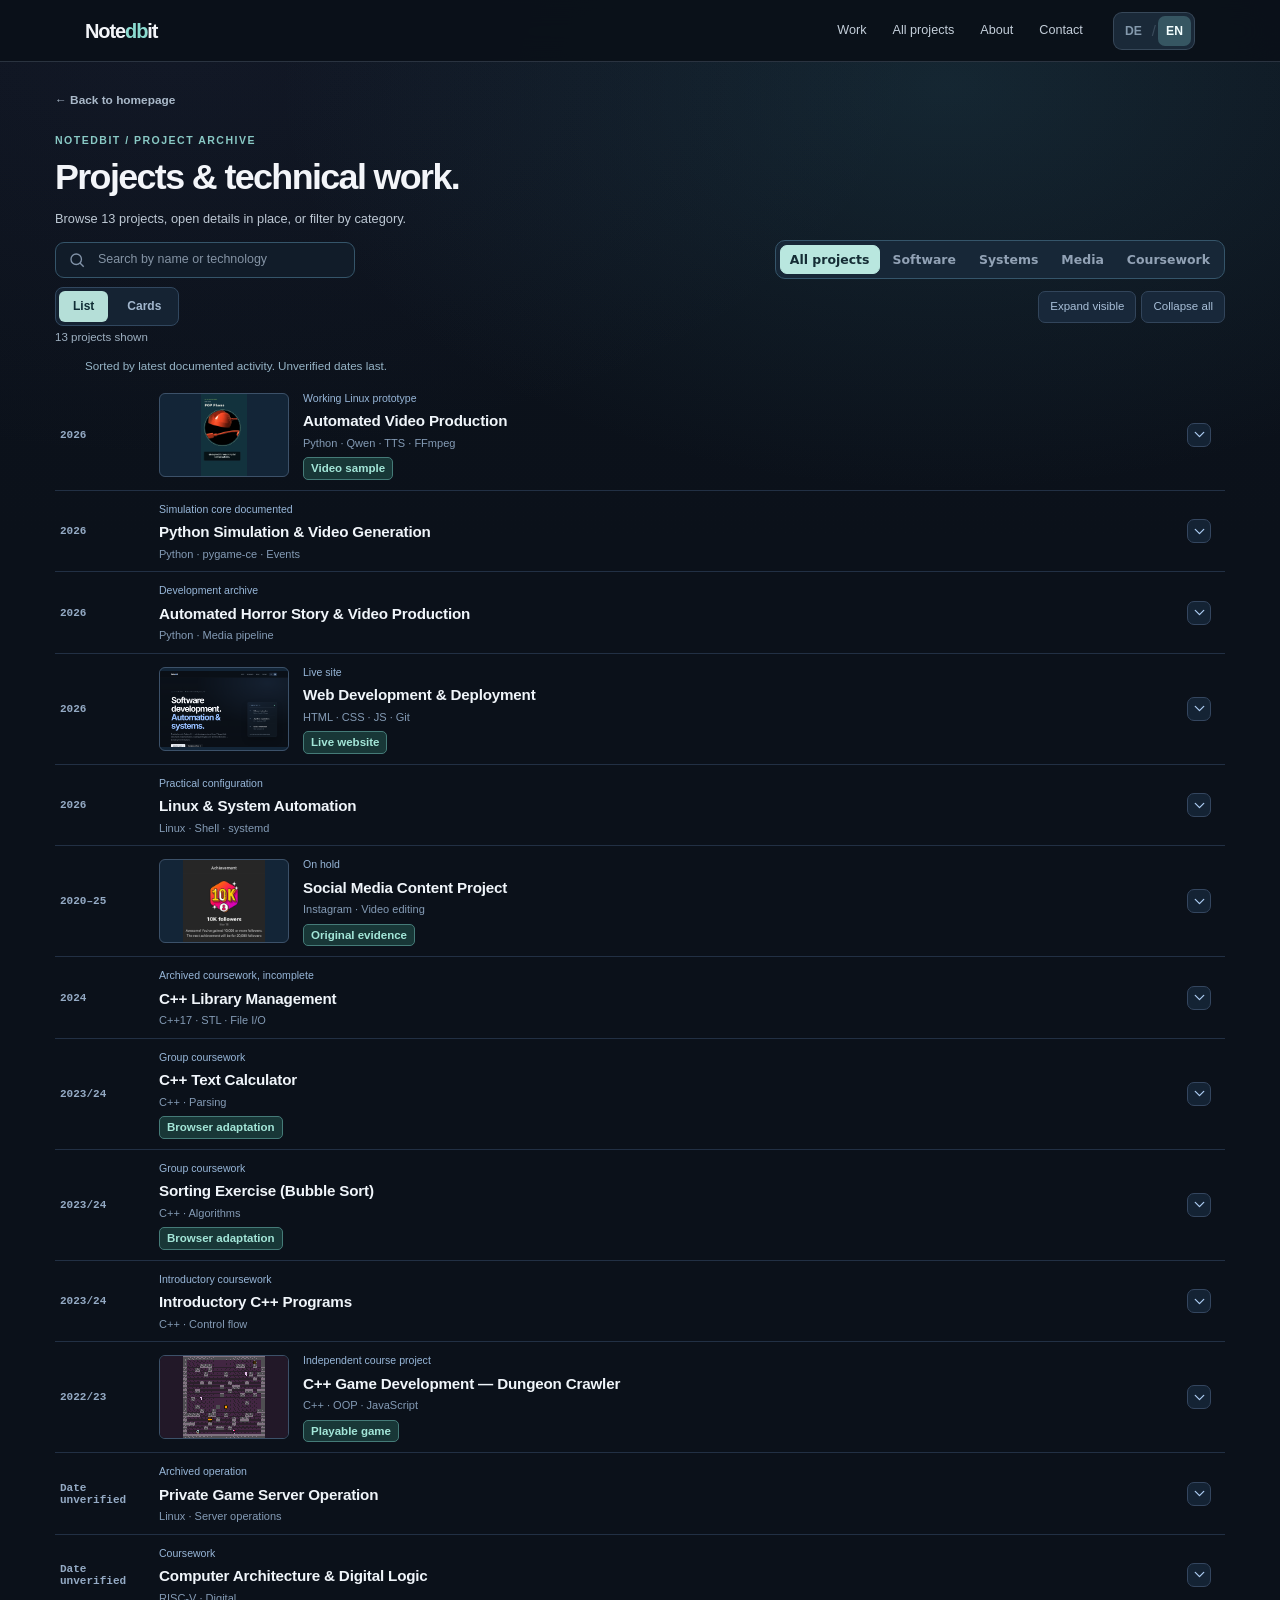
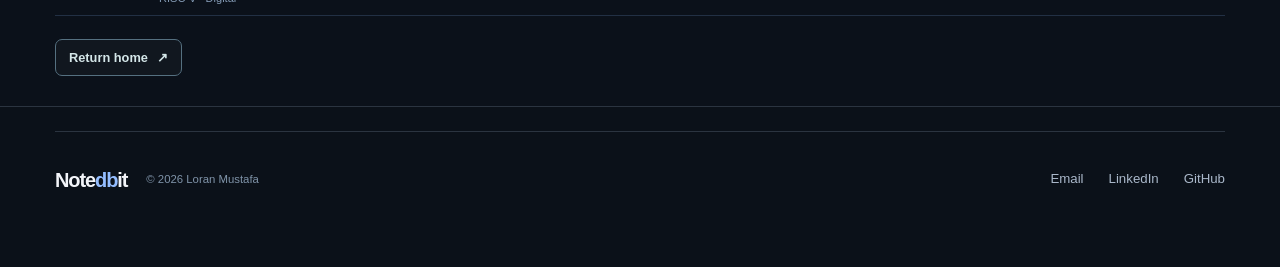
==== commit 7ce37c05: "Add files via upload" ====
--- a/projects/index.html
+++ b/projects/index.html
@@ -1,3 +1,3 @@
 <!DOCTYPE html>
 
-<html lang="en"><head><meta charset="utf-8"/><meta content="width=device-width,initial-scale=1" name="viewport"/><title data-de="Projekte &amp; technische Arbeiten — Notedbit">Projects &amp; Technical Work — Notedbit</title><meta content="Portfolio archive: documented applications, technical system work, media projects and coursework by Loran Mustafa." data-content-de="Portfolioarchiv: dokumentierte Anwendungen, Systemarbeiten, Medienprojekte und Studienübungen von Loran Mustafa." name="description"/><meta content="#0a1018" name="theme-color"/><link href="https://notedbit.com/projects/" rel="canonical"/><meta content="website" property="og:type"/><meta content="Projects &amp; Technical Work — Notedbit" data-content-de="Projekte &amp; technische Arbeiten — Notedbit" property="og:title"/><meta content="Portfolio archive: documented applications, technical system work, media projects and coursework by Loran Mustafa." data-content-de="Portfolioarchiv: dokumentierte Anwendungen, Systemarbeiten, Medienprojekte und Studienübungen von Loran Mustafa." property="og:description"/><meta content="https://notedbit.com/projects/" property="og:url"/><meta content="https://notedbit.com/assets/og-preview.png" property="og:image"/><link href="../assets/favicon.svg" rel="icon" type="image/svg+xml"/><link href="../style.css" rel="stylesheet"/><script defer="" src="../language.js"></script><script defer="" src="../script.js"></script></head><body><a class="skip-link" href="#main-content"><span data-de="Zum Inhalt springen">Skip to content</span></a><header class="site-header" data-header=""><div class="nav-shell shell"><a aria-label="Notedbit home" class="brand wordmark" href="../index.html"><span>Note</span><span class="wordmark-db">db</span><span>it</span></a><button aria-controls="primary-nav" aria-expanded="false" aria-label="Open navigation" class="nav-toggle" data-nav-toggle="" type="button"><span></span><span></span></button><nav aria-label="Primary navigation" class="site-nav" id="primary-nav"><a href="../index.html#work"><span data-de="Arbeiten">Work</span></a><a href="../projects/"><span data-de="Alle Projekte">All projects</span></a><a href="../index.html#about"><span data-de="Über mich">About</span></a><a href="../index.html#contact"><span data-de="Kontakt">Contact</span></a></nav><div aria-label="Sprache / Language" class="language-switch" data-language-switch="" role="group"><button aria-label="Deutsch wählen" aria-pressed="false" data-lang="de" lang="de" type="button">DE</button><span aria-hidden="true">/</span><button aria-label="Choose English" aria-pressed="true" data-lang="en" lang="en" type="button">EN</button></div></div></header><main id="main-content"><section class="archive-lead shell"><a class="back-link" href="../index.html"><span data-de="← Zurück zur Startseite">← Back to homepage</span></a><p class="micro-label">NOTEDBIT / <span data-de="PROJEKTARCHIV">PROJECT ARCHIVE</span></p><h1><span data-de="Projekte &amp; technische Arbeiten.">Projects &amp; technical work.</span></h1><p data-de="13 Projekte durchsuchen, direkt aufklappen oder nach Kategorien filtern.">Browse 13 projects, open details in place, or filter by category.</p><div class="archive-controls"><label class="archive-search"><span class="sr-only"><span data-de="Projekte suchen">Search projects</span></span><svg aria-hidden="true" viewbox="0 0 24 24"><circle cx="11" cy="11" r="7"></circle><path d="m16 16 5 5"></path></svg><input autocomplete="off" data-placeholder-de="Nach Namen oder Technologie suchen" id="project-search" placeholder="Search by name or technology" type="search"/></label><div aria-label="Filter project categories" class="archive-filters" data-aria-label-de="Projektkategorien filtern" role="group"><button aria-controls="project-groups" aria-pressed="false" data-filter="all" type="button"><span data-de="Alle Projekte">All projects</span></button><button aria-controls="project-groups" aria-pressed="true" data-filter="software" type="button">Software</button><button aria-controls="project-groups" aria-pressed="false" data-filter="systems" type="button"><span data-de="Systeme">Systems</span></button><button aria-controls="project-groups" aria-pressed="false" data-filter="media" type="button"><span data-de="Medien">Media</span></button><button aria-controls="project-groups" aria-pressed="false" data-filter="coursework" type="button"><span data-de="Studium">Coursework</span></button></div></div><div aria-label="Project display options" class="archive-workspace-toolbar" data-aria-label-de="Ansichtseinstellungen"><div aria-label="Display style" class="archive-view-switch" data-aria-label-de="Darstellung" role="group"><button aria-pressed="true" data-archive-view="rows" type="button"><span data-de="Liste">List</span></button><button aria-pressed="false" data-archive-view="cards" type="button"><span data-de="Karten">Cards</span></button></div><div class="archive-bulk-actions"><button data-archive-expand="all" type="button"><span data-de="Alle sichtbaren öffnen">Expand visible</span></button><button data-archive-expand="none" type="button"><span data-de="Alle schließen">Collapse all</span></button></div></div><p aria-live="polite" class="archive-filter-feedback" data-result-count=""></p></section><div class="shell archive-main" id="project-groups"><section class="archive-group" data-archive-section="software" id="software"><div class="archive-group-head"><div><h2><span data-de="Anwendungen &amp; Software">Applications &amp; software</span></h2><p><span data-de="Eigenständige Anwendungen und Software-Studienarbeiten mit kenntlich gemachtem Entwicklungsstand.">Standalone applications and software coursework with stated development status.</span></p></div></div><div class="archive-records"><details class="archive-record" data-category="software" data-search="automated product video generation automatisierte produktvideogenerierung python application integrating local text generation, narration, composition and ffmpeg rendering. public prototype output and separate test record. python-anwendung mit lokaler textgenerierung, vertonung, szenenaufbau und ffmpeg-rendering. öffentlicher prototyp und separater testnachweis. python · qwen · tts · ffmpeg automated video production automatisierte videoproduktion" id="video"><summary class="archive-record-summary"><span class="archive-record-year">2026</span><span class="archive-record-heading"><span class="archive-record-top"><span class="archive-record-status"><span data-de="Funktionsfähiger Linux-Prototyp">Working Linux prototype</span></span></span><span class="archive-record-title"><span data-de="Automatisierte Videoproduktion">Automated Video Production</span></span><span class="archive-record-stack">Python · Qwen · TTS · FFmpeg</span></span><span aria-hidden="true" class="archive-record-chevron"><svg viewbox="0 0 24 24"><path d="m6 9 6 6 6-6"></path></svg></span></summary><div class="archive-record-panel"><p class="archive-record-description"><span data-de="Python-Anwendung mit lokaler Textgenerierung, Vertonung, Szenenaufbau und FFmpeg-Rendering. Öffentlicher Prototyp und separater Testnachweis.">Python application integrating local text generation, narration, composition and FFmpeg rendering. Public prototype output and separate test record.</span></p><div class="archive-facts"><div class="archive-fact"><h4><span data-de="Von Produktinformationen zur Videoausgabe">From product information to video output</span></h4><p><span data-de="Die Anwendung soll aus ausgewählten Produktdaten vertonte Produktvideos im Hochformat erzeugen. Python verbindet Datenverarbeitung, lokale Textgenerierung, Audio und Rendering zu einem durchgängigen Ablauf.">The application is designed to generate narrated vertical product videos from selected product data. Python coordinates data processing, local text generation, audio and rendering in an end-to-end workflow.</span></p></div><div class="archive-fact"><h4><span data-de="Komponenten der Pipeline">Pipeline components</span></h4><p><span data-de="Die Pipeline verwendet ein lokales Qwen-Modell für Skripte, Kokoro zur Sprachsynthese und FFmpeg für das Videorendering. Szenenzeiten, Untertitel, Komposition und technische Prüfungen werden innerhalb der Anwendung verarbeitet. Eine Desktop-Oberfläche auf Basis von PySide6 gehört zum Projekt.">The pipeline uses a local Qwen model for scripts, Kokoro for speech synthesis and FFmpeg for video rendering. Scene timing, captions, composition and technical checks are handled within the application. A PySide6-based desktop interface is part of the project.</span></p></div></div><div class="archive-media archive-video"><video aria-label="Video prototype: generated sample" controls="" data-aria-label-de="Videoprototyp: generiertes Beispiel" playsinline="" poster="../assets/trending-trove-poster.jpg" preload="none"><source src="../assets/trending-trove-prototype.mp4" type="video/mp4"/></video><div class="archive-media-caption"><strong><span data-de="Generiertes Prototypbeispiel">Generated prototype sample</span></strong><p><span data-de="Eine frühere Ausgabe der Anwendung, kein fertiges Produkt. Der separat dokumentierte Linux-End-to-End-Test verwendete eine andere Videodatei.">An earlier output of the application, not a finalized product. The separately documented Linux end-to-end test used another video file.</span></p></div></div><div class="archive-panel-links"><a class="archive-case-link" href="trendingtrove.html"><span data-de="Technische Dokumentation">Technical documentation</span> <span aria-hidden="true">↗</span></a></div></div></details><details class="archive-record" data-category="software" data-search="python simulation &amp; video generation python-simulationen &amp; videogenerierung pygame simulation with collisions, deterministic seeds and event-driven run evaluation. the full automated export workflow remains under development. pygame-simulation mit kollisionen, reproduzierbaren seeds und ereignisbasierter laufbewertung. der vollständige exportworkflow befindet sich in entwicklung. python · pygame-ce · events python simulation &amp; video generation python-simulationen &amp; videogenerierung" id="simulation"><summary class="archive-record-summary"><span class="archive-record-year">2026</span><span class="archive-record-heading"><span class="archive-record-top"><span class="archive-record-status"><span data-de="Simulationskern dokumentiert">Simulation core documented</span></span></span><span class="archive-record-title"><span data-de="Python-Simulationen &amp; Videogenerierung">Python Simulation &amp; Video Generation</span></span><span class="archive-record-stack">Python · pygame-ce · Events</span></span><span aria-hidden="true" class="archive-record-chevron"><svg viewbox="0 0 24 24"><path d="m6 9 6 6 6-6"></path></svg></span></summary><div class="archive-record-panel"><p class="archive-record-description"><span data-de="pygame-Simulation mit Kollisionen, reproduzierbaren Seeds und ereignisbasierter Laufbewertung. Der vollständige Exportworkflow befindet sich in Entwicklung.">pygame simulation with collisions, deterministic seeds and event-driven run evaluation. The full automated export workflow remains under development.</span></p><div class="archive-facts"><div class="archive-fact"><h4><span data-de="Simulationsmechanik">Simulation mechanics</span></h4><p><span data-de="Der dokumentierte funktionsfähige Stand umfasst mehrere bewegte Kugeln, Wand- und Kugelkollisionen, Escape-/Multiplikationslogik, deterministische Seeds, eindeutige Objekt-IDs und eine interne Simulationszeit.">The documented working state includes multiple moving balls, wall and ball collisions, escape/multiplication logic, deterministic seeds, unique object IDs and an internal simulation clock.</span></p></div><div class="archive-fact"><h4><span data-de="Events und Reproduzierbarkeit">Events and reproducibility</span></h4><p><span data-de="Ein Event-/Listener-System erfasst Kollisionen, Objekterzeugung, Entfernen und Punktestände. Debug-Overlays, Laufmetriken und automatische Prüfungen unterstützen Tests und reproduzierbare Entwicklungsdurchläufe.">An event/listener system records collisions, object creation, removal and scoring events. Debug overlays, run metrics and automated acceptance checks support testing and repeatable development runs.</span></p></div></div><div class="archive-panel-links"><a class="archive-case-link" href="python-simulations.html"><span data-de="Technische Dokumentation">Technical documentation</span> <span aria-hidden="true">↗</span></a></div></div></details><details class="archive-record" data-category="software" data-search="automated horror story &amp; video production automatisierte horrorstory- &amp; videoproduktion separate python project for story processing, voice and short-video composition. public showcase video not yet verified. separates python-projekt für story-verarbeitung, vertonung und kurze videos. öffentliches beispielvideo bislang nicht verifiziert. python · media pipeline automated horror story &amp; video production automatisierte horrorstory- &amp; videoproduktion" id="horror"><summary class="archive-record-summary"><span class="archive-record-year">2026</span><span class="archive-record-heading"><span class="archive-record-top"><span class="archive-record-status"><span data-de="Entwicklungsarchiv">Development archive</span></span></span><span class="archive-record-title"><span data-de="Automatisierte Horrorstory- &amp; Videoproduktion">Automated Horror Story &amp; Video Production</span></span><span class="archive-record-stack">Python · Media pipeline</span></span><span aria-hidden="true" class="archive-record-chevron"><svg viewbox="0 0 24 24"><path d="m6 9 6 6 6-6"></path></svg></span></summary><div class="archive-record-panel"><p class="archive-record-description"><span data-de="Separates Python-Projekt für Story-Verarbeitung, Vertonung und kurze Videos. Öffentliches Beispielvideo bislang nicht verifiziert.">Separate Python project for story processing, voice and short-video composition. Public showcase video not yet verified.</span></p><div class="archive-facts"><div class="archive-fact"><h4><span data-de="Vertonte fiktionale Geschichten">Narrated fictional stories</span></h4><p><span data-de="Das Projekt ist auf englischsprachige fiktionale Horrorvideos ausgerichtet. Es verbindet Erzähltext, Vertonung, Bildsequenzen, zurückhaltende Bildbewegung, Untertitel und Medienexport. Es ist von der Produktvideo-Pipeline getrennt.">The project targets English-language fictional horror videos. It combines narrative text, narration, image sequences, restrained visual movement, subtitles and media export. It is distinct from the product-video pipeline.</span></p></div><div class="archive-fact"><h4><span data-de="Stapelverarbeitung und Prüfungen">Batch processing and validation</span></h4><p><span data-de="Frühere Entwicklungsnotizen beschreiben einen Desktop-Ablauf mit mehreren unabhängigen Story-Durchläufen, Untertitelverarbeitung und der Fortsetzung nach Fehlern einzelner Stapelaufträge. Automatisierte Tests für die Stapelverarbeitung wurden dokumentiert; eine unabhängig geprüfte aktuelle Videodatei liegt hier nicht vor.">Earlier development notes describe a desktop workflow with multiple independent story runs, subtitle handling and recovery from failed items in a batch. Automated tests were reported for the batch workflow, but an independently checked current media sample is not included here.</span></p></div></div><div class="archive-panel-links"><a class="archive-case-link" href="horror-video-automation.html"><span data-de="Technische Dokumentation">Technical documentation</span> <span aria-hidden="true">↗</span></a></div></div></details><details class="archive-record" data-category="software" data-search="c++ game development — dungeon crawler c++-spieleentwicklung — dungeon crawler original c++ group project with object-oriented mechanics; later browser-playable javascript adaptation. ursprüngliches c++-gruppenprojekt mit objektorientierten mechaniken; später erstellte, spielbare javascript-adaption. c++ · oop · javascript c++ game development — dungeon crawler c++-spieleentwicklung — dungeon crawler" id="dungeon"><summary class="archive-record-summary"><span class="archive-record-year">2022/23</span><span class="archive-record-heading"><span class="archive-record-top"><span class="archive-record-status"><span data-de="Eigenständiges Studienprojekt">Independent course project</span></span></span><span class="archive-record-title"><span data-de="C++-Spieleentwicklung — Dungeon Crawler">C++ Game Development — Dungeon Crawler</span></span><span class="archive-record-stack">C++ · OOP · JavaScript</span></span><span aria-hidden="true" class="archive-record-chevron"><svg viewbox="0 0 24 24"><path d="m6 9 6 6 6-6"></path></svg></span></summary><div class="archive-record-panel"><p class="archive-record-description"><span data-de="Ursprüngliches eigenständiges C++-Projekt mit objektorientierten Mechaniken; später erstellte, spielbare JavaScript-Adaption.">Original independent C++ project with object-oriented mechanics; later browser-playable JavaScript adaptation.</span></p><div class="archive-facts"><div class="archive-fact"><h4><span data-de="Ursprüngliches C++-Projekt">Original C++ project</span></h4><p><span data-de="Entwickelt im Rahmen von Algorithmen und Datenstrukturen an der Universität Osnabrück. Die ursprüngliche Umgebung verwendete AlgoViz / SVG für die Darstellung und umfasste Charaktere, Gegner, Kämpfe, Gegenstände, Truhen, Gold, Gifteffekte und Levelwechsel.">Developed as part of Algorithms and Data Structures at the University of Osnabrück. The original environment used AlgoViz / SVG for graphics and included characters, enemies, combat, items, chests, gold, poison effects and level progression.</span></p></div><div class="archive-fact"><h4><span data-de="Spiel- und Levelmechanik">Game and level logic</span></h4><p><span data-de="Der ursprüngliche Code enthält objektorientierte Klassen und eine rasterbasierte Dungeon-Logik. Zufällige Levelgenerierung und Prüfungen erreichbarer Bereiche gehören zur dokumentierten Implementierung. Der Browser-Port bildet ausgewählte Mechaniken mit JavaScript und den vorhandenen Pixel-Art-Grafiken nach.">The original code includes object-oriented classes and grid-based dungeon logic. Randomized level generation and checks for reachable areas are part of the documented implementation. The browser port reproduces selected mechanics using JavaScript and the existing pixel-art assets.</span></p></div></div><div class="archive-media archive-game"><div class="archive-game-preview"><img alt="Dungeon Crawler game preview" data-alt-de="Vorschau des Dungeon-Crawler-Spiels" loading="lazy" src="../assets/dungeoncrawler-preview.png"/><div><strong><span data-de="Spielbare Browser-Adaption">Playable browser adaptation</span></strong><p><span data-de="Das Browser-Spiel ist eine spätere JavaScript-Adaption, nicht die ursprüngliche C++-Studienabgabe.">The browser game is a later JavaScript adaptation, not the original C++ coursework submission.</span></p><button aria-expanded="false" class="archive-game-launch" data-game-toggle="" type="button"><span data-de="Spiel hier laden">Load game here</span></button></div></div><div class="archive-game-frame" hidden=""><iframe allowfullscreen="" data-game-src="../games/dungeoncrawler/" loading="lazy" title="Playable Dungeon Crawler demo"></iframe><p class="archive-game-note"><span data-de="Für eine größere Ansicht das vollständige Spiel öffnen.">For a larger view, open the full game.</span> <a href="../games/dungeoncrawler/"><span data-de="Ganzes Spiel öffnen">Open full game</span> ↗</a></p></div></div><div class="archive-panel-links"><a class="archive-case-link" href="dungeoncrawler.html"><span data-de="Technische Dokumentation">Technical documentation</span> <span aria-hidden="true">↗</span></a></div></div></details><details class="archive-record" data-category="software" data-search="c++ library management c++-bibliotheksverwaltung archived multi-class application skeleton. the original command dispatcher was empty; attribution needs review before public code release. archivierter anwendungsentwurf mit mehreren klassen. die ursprüngliche befehlsverarbeitung war leer; urheberschaft vor codefreigabe klären. c++17 · stl · file i/o c++ library management c++-bibliotheksverwaltung" id="library"><summary class="archive-record-summary"><span class="archive-record-year">2024</span><span class="archive-record-heading"><span class="archive-record-top"><span class="archive-record-status"><span data-de="Archivierte Studienarbeit, unvollständig">Archived coursework, incomplete</span></span></span><span class="archive-record-title"><span data-de="C++-Bibliotheksverwaltung">C++ Library Management</span></span><span class="archive-record-stack">C++17 · STL · File I/O</span></span><span aria-hidden="true" class="archive-record-chevron"><svg viewbox="0 0 24 24"><path d="m6 9 6 6 6-6"></path></svg></span></summary><div class="archive-record-panel"><p class="archive-record-description"><span data-de="Archivierter Anwendungsentwurf mit mehreren Klassen. Die ursprüngliche Befehlsverarbeitung war leer; Urheberschaft vor Codefreigabe klären.">Archived multi-class application skeleton. The original command dispatcher was empty; attribution needs review before public code release.</span></p><div class="archive-facts"><div class="archive-fact"><h4><span data-de="Mehrere fachliche Klassen">Multiple domain classes</span></h4><p><span data-de="Der archivierte Code enthält getrennte Klassen für Book, Author, User, Tag, BorrowEntry und Library sowie Header-/Quelldateitrennung, Standardcontainer, Suchroutinen und Datei-Ein-/Ausgabe.">The archived code contains separate Book, Author, User, Tag, BorrowEntry and Library classes, with header/source separation, standard containers, lookup routines and file-I/O methods.</span></p></div><div class="archive-fact"><h4><span data-de="Fehlende Kommandoverarbeitung">Missing command dispatch</span></h4><p><span data-de="Die Hauptschleife ruft Library::processCommand() auf, die Methode ist im verfügbaren Archiv aber leer. Auch die Ausleihberechtigung ist nur ein Platzhalter. Ein erfolgreicher Build bedeutet deshalb nicht, dass die Anwendung benutzbar ist.">The main input loop calls Library::processCommand(), but that method has no implementation in the available archive. A borrowing authorization check is also a placeholder. A successful build therefore does not mean the application is usable.</span></p></div></div><div class="archive-panel-links"><a class="archive-case-link" href="library-management.html"><span data-de="Technische Dokumentation">Technical documentation</span> <span aria-hidden="true">↗</span></a></div></div></details></div></section><section class="archive-group" data-archive-section="systems" id="systems"><div class="archive-group-head"><div><h2><span data-de="Web &amp; Infrastruktur">Web &amp; infrastructure</span></h2><p><span data-de="Bereitstellung, Linux-Wartung, Skripte und Serverbetrieb.">Deployment, Linux maintenance, scripting and server operation.</span></p></div></div><div class="archive-records"><details class="archive-record" data-category="systems" data-search="web development &amp; deployment webentwicklung &amp; bereitstellung responsive bilingual static website, github pages deployment and browser game integration. responsive zweisprachige statische website, github-pages-bereitstellung und integration eines browserspiels. html · css · js · git web development &amp; deployment webentwicklung &amp; bereitstellung" id="website"><summary class="archive-record-summary"><span class="archive-record-year">2026</span><span class="archive-record-heading"><span class="archive-record-top"><span class="archive-record-status"><span data-de="Veröffentlichte Website">Live site</span></span></span><span class="archive-record-title"><span data-de="Webentwicklung &amp; Bereitstellung">Web Development &amp; Deployment</span></span><span class="archive-record-stack">HTML · CSS · JS · Git</span></span><span aria-hidden="true" class="archive-record-chevron"><svg viewbox="0 0 24 24"><path d="m6 9 6 6 6-6"></path></svg></span></summary><div class="archive-record-panel"><p class="archive-record-description"><span data-de="Responsive zweisprachige statische Website, GitHub-Pages-Bereitstellung und Integration eines Browserspiels.">Responsive bilingual static website, GitHub Pages deployment and browser game integration.</span></p><div class="archive-facts"><div class="archive-fact"><h4><span data-de="HTML, CSS und JavaScript">Plain HTML, CSS and JavaScript</span></h4><p><span data-de="Notedbit wird ohne Frontend-Framework oder Backend umgesetzt. Die Website enthält responsive Navigation, eine zweisprachige Oberfläche, Projektseiten, einen Videoplayer und eine interaktive JavaScript-Spieladaption.">Notedbit is built without a frontend framework or backend. The site includes responsive navigation, a bilingual interface, project pages, a media player and an interactive JavaScript game adaptation.</span></p></div><div class="archive-fact"><h4><span data-de="Versioniert und veröffentlicht">Versioned and published</span></h4><p><span data-de="Der Quellcode wird mit Git und GitHub verwaltet und über GitHub Pages unter einer eigenen Domain bereitgestellt. Das öffentliche Repository dokumentiert die Seitenstruktur und den verfügbaren Quellcode.">The source is managed with Git and GitHub and served through GitHub Pages under a custom domain. The public repository documents the site structure and the available source code.</span></p></div></div><div class="archive-media archive-site-preview"><img alt="Illustration of the Notedbit website and its deployment workflow" data-alt-de="Illustration der Notedbit-Website und ihrer Bereitstellung" loading="lazy" src="../assets/web-deployment-thumbnail.webp"/><p><span data-de="Screenshot dieses Portfolios; der Quellcode ist im öffentlichen Repository verfügbar.">Screenshot of this portfolio; source code is available in the public repository.</span> <a href="https://github.com/NotedBit/notedbit" rel="noopener noreferrer" target="_blank">GitHub ↗</a></p></div><div class="archive-panel-links"><a class="archive-case-link" href="web-development.html"><span data-de="Technische Dokumentation">Technical documentation</span> <span aria-hidden="true">↗</span></a> <a class="archive-case-link" href="https://github.com/NotedBit/notedbit" rel="noopener noreferrer" target="_blank">GitHub ↗</a></div></div></details><details class="archive-record" data-category="systems" data-search="linux &amp; system automation linux &amp; systemautomatisierung linux migration, troubleshooting, shell/systemd tasks and documented maintenance workflows. linux-migration, fehlerdiagnose, shell-/systemd-aufgaben und dokumentierte wartungsabläufe. linux · shell · systemd linux &amp; system automation linux &amp; systemautomatisierung" id="linux"><summary class="archive-record-summary"><span class="archive-record-year">2026</span><span class="archive-record-heading"><span class="archive-record-top"><span class="archive-record-status"><span data-de="Praktische Konfiguration">Practical configuration</span></span></span><span class="archive-record-title"><span data-de="Linux &amp; Systemautomatisierung">Linux &amp; System Automation</span></span><span class="archive-record-stack">Linux · Shell · systemd</span></span><span aria-hidden="true" class="archive-record-chevron"><svg viewbox="0 0 24 24"><path d="m6 9 6 6 6-6"></path></svg></span></summary><div class="archive-record-panel"><p class="archive-record-description"><span data-de="Linux-Migration, Fehlerdiagnose, Shell-/systemd-Aufgaben und dokumentierte Wartungsabläufe.">Linux migration, troubleshooting, shell/systemd tasks and documented maintenance workflows.</span></p><div class="archive-facts"><div class="archive-fact"><h4><span data-de="Shell und systemd">Shell and systemd</span></h4><p><span data-de="Zu den Linux-Wartungsaufgaben gehören skriptbasierte APT-/Flatpak-Updates und eine Zeitsteuerung über systemd. Die Arbeiten zeigen lokale Automatisierung, nicht die Administration produktiver Unternehmensinfrastruktur.">Linux maintenance tasks include scripted APT/Flatpak updates and systemd-based scheduling. The work demonstrates configuration and operation of local automation, not production-scale infrastructure administration.</span></p></div><div class="archive-fact"><h4><span data-de="Fehleranalyse und Systemmigration">Troubleshooting and system migration</span></h4><p><span data-de="Dokumentierte Arbeiten umfassen Boot- und Datenträgermigration, Desktop- und Hardwarekonfiguration, Audio-/Netzwerkdiagnose und Untersuchungen schwankender WLAN-/Downloadgeschwindigkeiten. Eine Datenträgermigration auf NVMe wurde abgeschlossen und das System erfolgreich gestartet.">Documented work includes boot and storage migration, desktop and hardware configuration, audio/network diagnostics and investigation of fluctuating Wi-Fi/download performance. A disk-to-NVMe migration was completed and the system booted successfully.</span></p></div></div><div class="archive-panel-links"><a class="archive-case-link" href="linux-automation.html"><span data-de="Technische Dokumentation">Technical documentation</span> <span aria-hidden="true">↗</span></a></div></div></details><details class="archive-record" data-category="systems" data-search="private game server operation betrieb eines privaten gameservers dauntless revived server operations on linux. server operation, not development of the original game. dauntless-revived-serverbetrieb unter linux. serveradministration, keine entwicklung des ursprünglichen spiels. linux · server operations private game server operation betrieb eines privaten gameservers" id="server"><summary class="archive-record-summary"><span class="archive-record-year">—</span><span class="archive-record-heading"><span class="archive-record-top"><span class="archive-record-status"><span data-de="Archivierter Betrieb">Archived operation</span></span></span><span class="archive-record-title"><span data-de="Betrieb eines privaten Gameservers">Private Game Server Operation</span></span><span class="archive-record-stack">Linux · Server operations</span></span><span aria-hidden="true" class="archive-record-chevron"><svg viewbox="0 0 24 24"><path d="m6 9 6 6 6-6"></path></svg></span></summary><div class="archive-record-panel"><p class="archive-record-description"><span data-de="Dauntless-Revived-Serverbetrieb unter Linux. Serveradministration, keine Entwicklung des ursprünglichen Spiels.">Dauntless Revived server operations on Linux. Server operation, not development of the original game.</span></p><div class="archive-facts"><div class="archive-fact"><h4><span data-de="Privater Dauntless-Server">Private Dauntless server</span></h4><p><span data-de="Ein privater Dauntless-Revived-Server wurde unter Linux eingerichtet und betrieben, einschließlich Wartung und Backups. Der Dienst wurde inzwischen eingestellt. Dies belegt Betriebserfahrung, nicht die Entwicklung des Spiels oder einer kommerziellen Hosting-Plattform.">A private Dauntless Revived server was configured and operated under Linux, with maintenance and backups. The service has since been discontinued; this is operational experience, not a claim of developing the game or a commercial hosted platform.</span></p></div><div class="archive-fact"><h4><span data-de="Umfang der Dokumentation">Documentation scope</span></h4><p><span data-de="Dies sind getrennte technische Arbeiten, die als Fallstudie zusammengefasst werden, kein einheitliches Softwareprodukt. Ein Live-Administrationsdashboard, produktives Monitoring oder ein öffentlicher Server-Endpunkt wird nicht behauptet.">These are separate technical tasks grouped as a case study, not one unified software product. No live administrative dashboard, production monitoring setup or public server endpoint is claimed.</span></p></div></div><div class="archive-panel-links"><a class="archive-case-link" href="linux-automation.html#server"><span data-de="Technische Dokumentation">Technical documentation</span> <span aria-hidden="true">↗</span></a></div></div></details></div></section><section class="archive-group" data-archive-section="media" id="media"><div class="archive-group-head"><div><h2><span data-de="Medien &amp; Veröffentlichung">Media &amp; publishing</span></h2><p><span data-de="Eigenständige Medienarbeit, nicht als Softwareentwicklung dargestellt.">Independent content work, not presented as software engineering.</span></p></div></div><div class="archive-records"><details class="archive-record" data-category="media" data-search="social media content project social-media-projekt memesmoke: independent short-form media publishing, creative editing and audience-performance analysis. memesmoke: eigenständige kurzvideo-veröffentlichungen, bearbeitung und auswertung der reichweite. instagram · video editing social media content project social-media-projekt" id="memesmoke"><summary class="archive-record-summary"><span class="archive-record-year">2020–25</span><span class="archive-record-heading"><span class="archive-record-top"><span class="archive-record-status"><span data-de="Pausiert">On hold</span></span></span><span class="archive-record-title"><span data-de="Social-Media-Projekt">Social Media Content Project</span></span><span class="archive-record-stack">Instagram · Video editing</span></span><span aria-hidden="true" class="archive-record-chevron"><svg viewbox="0 0 24 24"><path d="m6 9 6 6 6-6"></path></svg></span></summary><div class="archive-record-panel"><p class="archive-record-description"><span data-de="MemeSmoke: eigenständige Kurzvideo-Veröffentlichungen, Bearbeitung und Auswertung der Reichweite.">MemeSmoke: independent short-form media publishing, creative editing and audience-performance analysis.</span></p><div class="archive-facts"><div class="archive-fact"><h4><span data-de="Bearbeitung, Veröffentlichung und Auswertung">Editing, publishing and analysis</span></h4><p><span data-de="Das Projekt umfasste die Aufbereitung und Veröffentlichung kurzer Medieninhalte sowie die Auswertung ihrer Leistung mit Instagram Insights. Es wird als digitales Medienprojekt präsentiert, nicht als Programmierarbeit.">The account involved preparing and publishing short-form media content and reviewing performance using Instagram Insights. It is presented as a digital media project, not a programming project.</span></p></div><div class="archive-fact"><h4><span data-de="Dokumentierte Reichweite">Recorded reach</span></h4><p><span data-de="Der Account erreichte zeitweise mehr als 10.000 Follower, veröffentlichte über 90 Reels und erzielte mit einzelnen Beiträgen bis zu 8,1 Millionen Aufrufe. Dies sind historische Projektergebnisse, keine aktuellen Reichweitenwerte.">The account reached more than 10,000 followers at its peak, published over 90 Reels and recorded individual posts with up to 8.1 million views. These are historical project results, not current reach figures.</span></p></div></div><div class="archive-media archive-milestones"><img alt="Original screenshot celebrating 10,000 followers" data-alt-de="Original-Screenshot zum Meilenstein von 10.000 Followern" loading="lazy" src="../assets/memesmoke-achievement-10k.jpg"/><img alt="Original screenshot celebrating 5 million plays" data-alt-de="Original-Screenshot zum Meilenstein von fünf Millionen Aufrufen" loading="lazy" src="../assets/memesmoke-achievement-5m.jpg"/><p><span data-de="Historische Screenshots, keine aktuellen Reichweitenzahlen.">Historical screenshots, not current audience figures.</span></p></div><div class="archive-panel-links"><a class="archive-case-link" href="media-project.html"><span data-de="Technische Dokumentation">Technical documentation</span> <span aria-hidden="true">↗</span></a></div></div></details></div></section><section class="archive-group" data-archive-section="coursework" id="coursework"><div class="archive-group-head"><div><h2><span data-de="Frühere Studienarbeiten">Earlier coursework</span></h2><p><span data-de="Kleinere Aufgaben, die nicht zu Softwareprodukten aufgebläht werden.">Smaller assignments grouped without inflating them into products.</span></p></div></div><div class="archive-records"><details class="archive-record" data-category="coursework" data-search="c++ text calculator c++-textrechner early group exercise: german number words, arithmetic parsing and exception handling. frühe gruppenübung: deutsche zahlwörter, rechen-parsing und fehlerbehandlung. c++ · parsing c++ text calculator c++-textrechner" id="calculator"><summary class="archive-record-summary"><span class="archive-record-year">2023/24</span><span class="archive-record-heading"><span class="archive-record-top"><span class="archive-record-status"><span data-de="Gruppenarbeit">Group coursework</span></span></span><span class="archive-record-title"><span data-de="C++-Textrechner">C++ Text Calculator</span></span><span class="archive-record-stack">C++ · Parsing</span></span><span aria-hidden="true" class="archive-record-chevron"><svg viewbox="0 0 24 24"><path d="m6 9 6 6 6-6"></path></svg></span></summary><div class="archive-record-panel"><p class="archive-record-description"><span data-de="Frühe Gruppenübung: deutsche Zahlwörter, Rechen-Parsing und Fehlerbehandlung.">Early group exercise: German number words, arithmetic parsing and exception handling.</span></p><div class="archive-facts"><div class="archive-fact"><h4><span data-de="Textbasierter Taschenrechner (Gruppenarbeit)">Text-based calculator (group work)</span></h4><p><span data-de="Ein Konsolenprogramm interpretiert ausgeschriebene Zahlen und Rechenoperatoren, prüft Eingaben, behandelt Fehler und gibt Ergebnisse aus. Im archivierten Quellcode stehen drei Mitwirkende; es wird nicht als Einzelarbeit dargestellt.">A console program interprets written number words and arithmetic operators, validates inputs, handles errors and outputs results. The archived source names three student contributors; it is not represented as my individual work.</span></p></div></div><div class="archive-panel-links"><a class="archive-case-link" href="coursework.html#cpp"><span data-de="Technische Dokumentation">Technical documentation</span> <span aria-hidden="true">↗</span></a></div><a class="archive-rebuilt-demo-link" href="../demos/cpp-exercises/"><span data-de="Spätere Browser-Adaption ausprobieren">Try later browser adaptation</span></a></div></details><details class="archive-record" data-category="coursework" data-search="sorting exercise (bubble sort) sortierübung (bubble sort) small three-value sorting assignment; documented as coursework rather than a separate app. kleine sortieraufgabe für drei werte; als studienübung und nicht als eigenständige app dokumentiert. c++ · algorithms sorting exercise (bubble sort) sortierübung (bubble sort)" id="sorting"><summary class="archive-record-summary"><span class="archive-record-year">2023/24</span><span class="archive-record-heading"><span class="archive-record-top"><span class="archive-record-status"><span data-de="Gruppenarbeit">Group coursework</span></span></span><span class="archive-record-title"><span data-de="Sortierübung (Bubble Sort)">Sorting Exercise (Bubble Sort)</span></span><span class="archive-record-stack">C++ · Algorithms</span></span><span aria-hidden="true" class="archive-record-chevron"><svg viewbox="0 0 24 24"><path d="m6 9 6 6 6-6"></path></svg></span></summary><div class="archive-record-panel"><p class="archive-record-description"><span data-de="Kleine Sortieraufgabe für drei Werte; als Studienübung und nicht als eigenständige App dokumentiert.">Small three-value sorting assignment; documented as coursework rather than a separate app.</span></p><div class="archive-facts"><div class="archive-fact"><h4><span data-de="Sortier- und Grundlagenübungen">Sorting and introductory exercises</span></h4><p><span data-de="Das Archiv enthält eine kleine Bubble-Sort-Aufgabe für drei Eingabewerte (ebenfalls als Gruppenarbeit dokumentiert), eine Währungsumrechnung mit festen Kursen, einen einfachen Briefgenerator mit Bedingungen und Konsolen-Grundlagenübungen. Ein ähnlich benannter Sortierer im Archiv wird mir ohne Nachweis nicht zugeschrieben.">The archive contains a small Bubble Sort task for three input values (also documented as group coursework), basic currency conversion with fixed rates, a conditional letter generator and introductory console programs. A similarly named sorter in the archive is not attributed to me without evidence.</span></p></div></div><div class="archive-panel-links"><a class="archive-case-link" href="coursework.html#cpp"><span data-de="Technische Dokumentation">Technical documentation</span> <span aria-hidden="true">↗</span></a></div><a class="archive-rebuilt-demo-link" href="../demos/cpp-exercises/"><span data-de="Spätere Browser-Adaption ausprobieren">Try later browser adaptation</span></a></div></details><details class="archive-record" data-category="coursework" data-search="introductory c++ programs c++-einführungsprogramme currency conversion, letter generation and introductory console exercises. währungsumrechnung, briefgenerierung und einfache konsolenübungen. c++ · control flow introductory c++ programs c++-einführungsprogramme" id="introcpp"><summary class="archive-record-summary"><span class="archive-record-year">2023/24</span><span class="archive-record-heading"><span class="archive-record-top"><span class="archive-record-status"><span data-de="Einführende Studienarbeit">Introductory coursework</span></span></span><span class="archive-record-title"><span data-de="C++-Einführungsprogramme">Introductory C++ Programs</span></span><span class="archive-record-stack">C++ · Control flow</span></span><span aria-hidden="true" class="archive-record-chevron"><svg viewbox="0 0 24 24"><path d="m6 9 6 6 6-6"></path></svg></span></summary><div class="archive-record-panel"><p class="archive-record-description"><span data-de="Währungsumrechnung, Briefgenerierung und einfache Konsolenübungen.">Currency conversion, letter generation and introductory console exercises.</span></p><div class="archive-facts"><div class="archive-fact"><h4><span data-de="Sortier- und Grundlagenübungen">Sorting and introductory exercises</span></h4><p><span data-de="Das Archiv enthält eine kleine Bubble-Sort-Aufgabe für drei Eingabewerte (ebenfalls als Gruppenarbeit dokumentiert), eine Währungsumrechnung mit festen Kursen, einen einfachen Briefgenerator mit Bedingungen und Konsolen-Grundlagenübungen. Ein ähnlich benannter Sortierer im Archiv wird mir ohne Nachweis nicht zugeschrieben.">The archive contains a small Bubble Sort task for three input values (also documented as group coursework), basic currency conversion with fixed rates, a conditional letter generator and introductory console programs. A similarly named sorter in the archive is not attributed to me without evidence.</span></p></div></div><div class="archive-panel-links"><a class="archive-case-link" href="coursework.html#cpp"><span data-de="Technische Dokumentation">Technical documentation</span> <span aria-hidden="true">↗</span></a></div></div></details><details class="archive-record" data-category="coursework" data-search="computer architecture &amp; digital logic rechnerarchitektur &amp; digitale logik risc-v assembly and digital-circuit exercises from university modules; scope of individual submissions remains under review. risc-v-assembly und digitalschaltungen aus dem studium; umfang einzelner abgaben noch in prüfung. risc-v · digital computer architecture &amp; digital logic rechnerarchitektur &amp; digitale logik" id="architecture"><summary class="archive-record-summary"><span class="archive-record-year">2022–25</span><span class="archive-record-heading"><span class="archive-record-top"><span class="archive-record-status"><span data-de="Studienübungen">Coursework</span></span></span><span class="archive-record-title"><span data-de="Rechnerarchitektur &amp; Digitale Logik">Computer Architecture &amp; Digital Logic</span></span><span class="archive-record-stack">RISC-V · Digital</span></span><span aria-hidden="true" class="archive-record-chevron"><svg viewbox="0 0 24 24"><path d="m6 9 6 6 6-6"></path></svg></span></summary><div class="archive-record-panel"><p class="archive-record-description"><span data-de="RISC-V-Assembly und Digitalschaltungen aus dem Studium; Umfang einzelner Abgaben noch in Prüfung.">RISC-V assembly and digital-circuit exercises from university modules; scope of individual submissions remains under review.</span></p><div class="archive-facts"><div class="archive-fact"><h4><span data-de="Digitale Logik und RISC-V">Digital logic and RISC-V</span></h4><p><span data-de="Studienmaterialien und frühere Gespräche beziehen sich auf Digital-Schaltungsübungen und RISC-V-/Assembly-Arbeiten. Simulator-Dateien allein belegen kein abgeschlossenes eigenständiges Softwareprojekt. Umfang und Urheberschaft einzelner Abgaben müssen vor einer Veröffentlichung geprüft werden.">University materials and earlier discussions reference Digital circuit exercises and RISC-V/Assembly work. Simulator files alone are not evidence of a completed independent software project. The scope and authorship of specific submissions require review before publication.</span></p></div></div><div class="archive-panel-links"><a class="archive-case-link" href="coursework.html#hardware"><span data-de="Technische Dokumentation">Technical documentation</span> <span aria-hidden="true">↗</span></a></div></div></details></div></section></div><div class="shell archive-closing"><a class="button button-secondary" href="../index.html"><span data-de="Zur Startseite">Return home</span><span aria-hidden="true">↗</span></a></div></main><footer class="site-footer portfolio-footer"><div class="footer-shell shell"><div class="footer-identity"><a aria-label="Notedbit home" class="brand wordmark" href="../index.html"><span>Note</span><span class="wordmark-db">db</span><span>it</span></a><p>© <span data-year="">2026</span> Loran Mustafa</p></div><div class="footer-meta"><a href="mailto:loran@notedbit.com">Email</a><a href="https://www.linkedin.com/in/loran-mustafa" rel="noopener noreferrer" target="_blank">LinkedIn</a><a href="https://github.com/notedbit" rel="noopener noreferrer" target="_blank">GitHub</a></div></div></footer><script defer="" src="../archive.js"></script></body></html>+<html lang="en"><head><meta charset="utf-8"/><meta content="width=device-width,initial-scale=1" name="viewport"/><title data-de="Projekte &amp; technische Arbeiten — Notedbit">Projects &amp; Technical Work — Notedbit</title><meta content="Portfolio archive: documented applications, technical system work, media projects and coursework by Loran Mustafa." data-content-de="Portfolioarchiv: dokumentierte Anwendungen, Systemarbeiten, Medienprojekte und Studienübungen von Loran Mustafa." name="description"/><meta content="#0a1018" name="theme-color"/><link href="https://notedbit.com/projects/" rel="canonical"/><meta content="website" property="og:type"/><meta content="Projects &amp; Technical Work — Notedbit" data-content-de="Projekte &amp; technische Arbeiten — Notedbit" property="og:title"/><meta content="Portfolio archive: documented applications, technical system work, media projects and coursework by Loran Mustafa." data-content-de="Portfolioarchiv: dokumentierte Anwendungen, Systemarbeiten, Medienprojekte und Studienübungen von Loran Mustafa." property="og:description"/><meta content="https://notedbit.com/projects/" property="og:url"/><meta content="https://notedbit.com/assets/og-preview.png" property="og:image"/><link href="../assets/favicon.svg" rel="icon" type="image/svg+xml"/><link href="../style.css" rel="stylesheet"/><script defer="" src="../language.js"></script><script defer="" src="../script.js"></script></head><body><a class="skip-link" href="#main-content"><span data-de="Zum Inhalt springen">Skip to content</span></a><header class="site-header" data-header=""><div class="nav-shell shell"><a aria-label="Notedbit home" class="brand wordmark" href="../index.html"><span>Note</span><span class="wordmark-db">db</span><span>it</span></a><button aria-controls="primary-nav" aria-expanded="false" aria-label="Open navigation" class="nav-toggle" data-nav-toggle="" type="button"><span></span><span></span></button><nav aria-label="Primary navigation" class="site-nav" id="primary-nav"><a href="../index.html#work"><span data-de="Arbeiten">Work</span></a><a href="../projects/"><span data-de="Alle Projekte">All projects</span></a><a href="../index.html#about"><span data-de="Über mich">About</span></a><a href="../index.html#contact"><span data-de="Kontakt">Contact</span></a></nav><div aria-label="Sprache / Language" class="language-switch" data-language-switch="" role="group"><button aria-label="Deutsch wählen" aria-pressed="false" data-lang="de" lang="de" type="button">DE</button><span aria-hidden="true">/</span><button aria-label="Choose English" aria-pressed="true" data-lang="en" lang="en" type="button">EN</button></div></div></header><main id="main-content"><section class="archive-lead shell"><a class="back-link" href="../index.html"><span data-de="← Zurück zur Startseite">← Back to homepage</span></a><p class="micro-label">NOTEDBIT / <span data-de="PROJEKTARCHIV">PROJECT ARCHIVE</span></p><h1><span data-de="Projekte &amp; technische Arbeiten.">Projects &amp; technical work.</span></h1><p data-de="13 Projekte durchsuchen, direkt aufklappen oder nach Kategorien filtern.">Browse 13 projects, open details in place, or filter by category.</p><div class="archive-controls"><label class="archive-search"><span class="sr-only"><span data-de="Projekte suchen">Search projects</span></span><svg aria-hidden="true" viewbox="0 0 24 24"><circle cx="11" cy="11" r="7"></circle><path d="m16 16 5 5"></path></svg><input autocomplete="off" data-placeholder-de="Nach Namen oder Technologie suchen" id="project-search" placeholder="Search by name or technology" type="search"/></label><div aria-label="Filter project categories" class="archive-filters" data-aria-label-de="Projektkategorien filtern" role="group"><button aria-controls="project-groups" aria-pressed="false" data-filter="all" type="button"><span data-de="Alle Projekte">All projects</span></button><button aria-controls="project-groups" aria-pressed="true" data-filter="software" type="button">Software</button><button aria-controls="project-groups" aria-pressed="false" data-filter="systems" type="button"><span data-de="Systeme">Systems</span></button><button aria-controls="project-groups" aria-pressed="false" data-filter="media" type="button"><span data-de="Medien">Media</span></button><button aria-controls="project-groups" aria-pressed="false" data-filter="coursework" type="button"><span data-de="Studium">Coursework</span></button></div></div><div aria-label="Project display options" class="archive-workspace-toolbar" data-aria-label-de="Ansichtseinstellungen"><div aria-label="Display style" class="archive-view-switch" data-aria-label-de="Darstellung" role="group"><button aria-pressed="true" data-archive-view="rows" type="button"><span data-de="Liste">List</span></button><button aria-pressed="false" data-archive-view="cards" type="button"><span data-de="Karten">Cards</span></button></div><div class="archive-bulk-actions"><button data-archive-expand="all" type="button"><span data-de="Alle sichtbaren öffnen">Expand visible</span></button><button data-archive-expand="none" type="button"><span data-de="Alle schließen">Collapse all</span></button></div></div><p aria-live="polite" class="archive-filter-feedback" data-result-count=""></p></section><p class="archive-sort-note"><span data-de="Nach neuestem dokumentierten Projektstand sortiert. Ungeklärte Daten zuletzt.">Sorted by latest documented activity. Unverified dates last.</span></p><div class="shell archive-main" id="project-groups"><section class="archive-group" data-archive-section="software" id="software"><div class="archive-group-head"><div><h2><span data-de="Anwendungen &amp; Software">Applications &amp; software</span></h2><p><span data-de="Eigenständige Anwendungen und Software-Studienarbeiten mit kenntlich gemachtem Entwicklungsstand.">Standalone applications and software coursework with stated development status.</span></p></div></div><div class="archive-records"><details class="archive-record" data-category="software" data-search="automated product video generation automatisierte produktvideogenerierung python application integrating local text generation, narration, composition and ffmpeg rendering. public prototype output and separate test record. python-anwendung mit lokaler textgenerierung, vertonung, szenenaufbau und ffmpeg-rendering. öffentlicher prototyp und separater testnachweis. python · qwen · tts · ffmpeg automated video production automatisierte videoproduktion" data-sort-year="2026" id="video"><summary class="archive-record-summary"><span class="archive-record-year">2026</span><span class="archive-record-heading"><span aria-hidden="true" class="archive-record-thumb"><img alt="" decoding="async" loading="lazy" src="../assets/trending-trove-poster.jpg"/></span><span class="archive-record-heading-content"><span class="archive-record-top"><span class="archive-record-status"><span data-de="Funktionsfähiger Linux-Prototyp">Working Linux prototype</span></span></span><span class="archive-record-title"><span data-de="Automatisierte Videoproduktion">Automated Video Production</span></span><span class="archive-record-stack">Python · Qwen · TTS · FFmpeg</span><span class="archive-evidence"><span data-de="Videobeispiel">Video sample</span></span></span></span><span aria-hidden="true" class="archive-record-chevron"><svg viewbox="0 0 24 24"><path d="m6 9 6 6 6-6"></path></svg></span></summary><div class="archive-record-panel"><p class="archive-record-description"><span data-de="Python-Anwendung mit lokaler Textgenerierung, Vertonung, Szenenaufbau und FFmpeg-Rendering. Öffentlicher Prototyp und separater Testnachweis.">Python application integrating local text generation, narration, composition and FFmpeg rendering. Public prototype output and separate test record.</span></p><div class="archive-facts"><div class="archive-fact"><h4><span data-de="Von Produktinformationen zur Videoausgabe">From product information to video output</span></h4><p><span data-de="Die Anwendung soll aus ausgewählten Produktdaten vertonte Produktvideos im Hochformat erzeugen. Python verbindet Datenverarbeitung, lokale Textgenerierung, Audio und Rendering zu einem durchgängigen Ablauf.">The application is designed to generate narrated vertical product videos from selected product data. Python coordinates data processing, local text generation, audio and rendering in an end-to-end workflow.</span></p></div><div class="archive-fact"><h4><span data-de="Komponenten der Pipeline">Pipeline components</span></h4><p><span data-de="Die Pipeline verwendet ein lokales Qwen-Modell für Skripte, Kokoro zur Sprachsynthese und FFmpeg für das Videorendering. Szenenzeiten, Untertitel, Komposition und technische Prüfungen werden innerhalb der Anwendung verarbeitet. Eine Desktop-Oberfläche auf Basis von PySide6 gehört zum Projekt.">The pipeline uses a local Qwen model for scripts, Kokoro for speech synthesis and FFmpeg for video rendering. Scene timing, captions, composition and technical checks are handled within the application. A PySide6-based desktop interface is part of the project.</span></p></div></div><div class="archive-media archive-video"><video aria-label="Video prototype: generated sample" controls="" data-aria-label-de="Videoprototyp: generiertes Beispiel" playsinline="" poster="../assets/trending-trove-poster.jpg" preload="none"><source src="../assets/trending-trove-prototype.mp4" type="video/mp4"/></video><div class="archive-media-caption"><strong><span data-de="Generiertes Prototypbeispiel">Generated prototype sample</span></strong><p><span data-de="Eine frühere Ausgabe der Anwendung, kein fertiges Produkt. Der separat dokumentierte Linux-End-to-End-Test verwendete eine andere Videodatei.">An earlier output of the application, not a finalized product. The separately documented Linux end-to-end test used another video file.</span></p></div></div><div class="archive-panel-links"><a class="archive-case-link" href="trendingtrove.html"><span data-de="Technische Dokumentation">Technical documentation</span> <span aria-hidden="true">↗</span></a></div></div></details><details class="archive-record" data-category="software" data-search="python simulation &amp; video generation python-simulationen &amp; videogenerierung pygame simulation with collisions, deterministic seeds and event-driven run evaluation. the full automated export workflow remains under development. pygame-simulation mit kollisionen, reproduzierbaren seeds und ereignisbasierter laufbewertung. der vollständige exportworkflow befindet sich in entwicklung. python · pygame-ce · events python simulation &amp; video generation python-simulationen &amp; videogenerierung" data-sort-year="2026" id="simulation"><summary class="archive-record-summary"><span class="archive-record-year">2026</span><span class="archive-record-heading"><span class="archive-record-top"><span class="archive-record-status"><span data-de="Simulationskern dokumentiert">Simulation core documented</span></span></span><span class="archive-record-title"><span data-de="Python-Simulationen &amp; Videogenerierung">Python Simulation &amp; Video Generation</span></span><span class="archive-record-stack">Python · pygame-ce · Events</span></span><span aria-hidden="true" class="archive-record-chevron"><svg viewbox="0 0 24 24"><path d="m6 9 6 6 6-6"></path></svg></span></summary><div class="archive-record-panel"><p class="archive-record-description"><span data-de="pygame-Simulation mit Kollisionen, reproduzierbaren Seeds und ereignisbasierter Laufbewertung. Der vollständige Exportworkflow befindet sich in Entwicklung.">pygame simulation with collisions, deterministic seeds and event-driven run evaluation. The full automated export workflow remains under development.</span></p><div class="archive-facts"><div class="archive-fact"><h4><span data-de="Simulationsmechanik">Simulation mechanics</span></h4><p><span data-de="Der dokumentierte funktionsfähige Stand umfasst mehrere bewegte Kugeln, Wand- und Kugelkollisionen, Escape-/Multiplikationslogik, deterministische Seeds, eindeutige Objekt-IDs und eine interne Simulationszeit.">The documented working state includes multiple moving balls, wall and ball collisions, escape/multiplication logic, deterministic seeds, unique object IDs and an internal simulation clock.</span></p></div><div class="archive-fact"><h4><span data-de="Events und Reproduzierbarkeit">Events and reproducibility</span></h4><p><span data-de="Ein Event-/Listener-System erfasst Kollisionen, Objekterzeugung, Entfernen und Punktestände. Debug-Overlays, Laufmetriken und automatische Prüfungen unterstützen Tests und reproduzierbare Entwicklungsdurchläufe.">An event/listener system records collisions, object creation, removal and scoring events. Debug overlays, run metrics and automated acceptance checks support testing and repeatable development runs.</span></p></div></div><div class="archive-panel-links"><a class="archive-case-link" href="python-simulations.html"><span data-de="Technische Dokumentation">Technical documentation</span> <span aria-hidden="true">↗</span></a></div></div></details><details class="archive-record" data-category="software" data-search="automated horror story &amp; video production automatisierte horrorstory- &amp; videoproduktion separate python project for story processing, voice and short-video composition. public showcase video not yet verified. separates python-projekt für story-verarbeitung, vertonung und kurze videos. öffentliches beispielvideo bislang nicht verifiziert. python · media pipeline automated horror story &amp; video production automatisierte horrorstory- &amp; videoproduktion" data-sort-year="2026" id="horror"><summary class="archive-record-summary"><span class="archive-record-year">2026</span><span class="archive-record-heading"><span class="archive-record-top"><span class="archive-record-status"><span data-de="Entwicklungsarchiv">Development archive</span></span></span><span class="archive-record-title"><span data-de="Automatisierte Horrorstory- &amp; Videoproduktion">Automated Horror Story &amp; Video Production</span></span><span class="archive-record-stack">Python · Media pipeline</span></span><span aria-hidden="true" class="archive-record-chevron"><svg viewbox="0 0 24 24"><path d="m6 9 6 6 6-6"></path></svg></span></summary><div class="archive-record-panel"><p class="archive-record-description"><span data-de="Separates Python-Projekt für Story-Verarbeitung, Vertonung und kurze Videos. Öffentliches Beispielvideo bislang nicht verifiziert.">Separate Python project for story processing, voice and short-video composition. Public showcase video not yet verified.</span></p><div class="archive-facts"><div class="archive-fact"><h4><span data-de="Vertonte fiktionale Geschichten">Narrated fictional stories</span></h4><p><span data-de="Das Projekt ist auf englischsprachige fiktionale Horrorvideos ausgerichtet. Es verbindet Erzähltext, Vertonung, Bildsequenzen, zurückhaltende Bildbewegung, Untertitel und Medienexport. Es ist von der Produktvideo-Pipeline getrennt.">The project targets English-language fictional horror videos. It combines narrative text, narration, image sequences, restrained visual movement, subtitles and media export. It is distinct from the product-video pipeline.</span></p></div><div class="archive-fact"><h4><span data-de="Stapelverarbeitung und Prüfungen">Batch processing and validation</span></h4><p><span data-de="Frühere Entwicklungsnotizen beschreiben einen Desktop-Ablauf mit mehreren unabhängigen Story-Durchläufen, Untertitelverarbeitung und der Fortsetzung nach Fehlern einzelner Stapelaufträge. Automatisierte Tests für die Stapelverarbeitung wurden dokumentiert; eine unabhängig geprüfte aktuelle Videodatei liegt hier nicht vor.">Earlier development notes describe a desktop workflow with multiple independent story runs, subtitle handling and recovery from failed items in a batch. Automated tests were reported for the batch workflow, but an independently checked current media sample is not included here.</span></p></div></div><div class="archive-panel-links"><a class="archive-case-link" href="horror-video-automation.html"><span data-de="Technische Dokumentation">Technical documentation</span> <span aria-hidden="true">↗</span></a></div></div></details><details class="archive-record" data-category="software" data-search="c++ library management c++-bibliotheksverwaltung archived multi-class application skeleton. the original command dispatcher was empty; attribution needs review before public code release. archivierter anwendungsentwurf mit mehreren klassen. die ursprüngliche befehlsverarbeitung war leer; urheberschaft vor codefreigabe klären. c++17 · stl · file i/o c++ library management c++-bibliotheksverwaltung" data-sort-year="2024" id="library"><summary class="archive-record-summary"><span class="archive-record-year">2024</span><span class="archive-record-heading"><span class="archive-record-top"><span class="archive-record-status"><span data-de="Archivierte Studienarbeit, unvollständig">Archived coursework, incomplete</span></span></span><span class="archive-record-title"><span data-de="C++-Bibliotheksverwaltung">C++ Library Management</span></span><span class="archive-record-stack">C++17 · STL · File I/O</span></span><span aria-hidden="true" class="archive-record-chevron"><svg viewbox="0 0 24 24"><path d="m6 9 6 6 6-6"></path></svg></span></summary><div class="archive-record-panel"><p class="archive-record-description"><span data-de="Archivierter Anwendungsentwurf mit mehreren Klassen. Die ursprüngliche Befehlsverarbeitung war leer; Urheberschaft vor Codefreigabe klären.">Archived multi-class application skeleton. The original command dispatcher was empty; attribution needs review before public code release.</span></p><div class="archive-facts"><div class="archive-fact"><h4><span data-de="Mehrere fachliche Klassen">Multiple domain classes</span></h4><p><span data-de="Der archivierte Code enthält getrennte Klassen für Book, Author, User, Tag, BorrowEntry und Library sowie Header-/Quelldateitrennung, Standardcontainer, Suchroutinen und Datei-Ein-/Ausgabe.">The archived code contains separate Book, Author, User, Tag, BorrowEntry and Library classes, with header/source separation, standard containers, lookup routines and file-I/O methods.</span></p></div><div class="archive-fact"><h4><span data-de="Fehlende Kommandoverarbeitung">Missing command dispatch</span></h4><p><span data-de="Die Hauptschleife ruft Library::processCommand() auf, die Methode ist im verfügbaren Archiv aber leer. Auch die Ausleihberechtigung ist nur ein Platzhalter. Ein erfolgreicher Build bedeutet deshalb nicht, dass die Anwendung benutzbar ist.">The main input loop calls Library::processCommand(), but that method has no implementation in the available archive. A borrowing authorization check is also a placeholder. A successful build therefore does not mean the application is usable.</span></p></div></div><div class="archive-panel-links"><a class="archive-case-link" href="library-management.html"><span data-de="Technische Dokumentation">Technical documentation</span> <span aria-hidden="true">↗</span></a></div></div></details><details class="archive-record" data-category="software" data-search="c++ game development — dungeon crawler c++-spieleentwicklung — dungeon crawler independently developed c++ project with object-oriented mechanics; later browser-playable javascript adaptation. eigenständig entwickeltes c++-projekt mit objektorientierten mechaniken; später erstellte, spielbare javascript-adaption. c++ · oop · javascript c++ game development — dungeon crawler c++-spieleentwicklung — dungeon crawler" data-sort-year="2023" id="dungeon"><summary class="archive-record-summary"><span class="archive-record-year">2022/23</span><span class="archive-record-heading"><span aria-hidden="true" class="archive-record-thumb"><img alt="" decoding="async" loading="lazy" src="../assets/dungeoncrawler-gameplay.png"/></span><span class="archive-record-heading-content"><span class="archive-record-top"><span class="archive-record-status"><span data-de="Eigenständiges Studienprojekt">Independent course project</span></span></span><span class="archive-record-title"><span data-de="C++-Spieleentwicklung — Dungeon Crawler">C++ Game Development — Dungeon Crawler</span></span><span class="archive-record-stack">C++ · OOP · JavaScript</span><span class="archive-evidence"><span data-de="Spielbare Demo">Playable game</span></span></span></span><span aria-hidden="true" class="archive-record-chevron"><svg viewbox="0 0 24 24"><path d="m6 9 6 6 6-6"></path></svg></span></summary><div class="archive-record-panel"><p class="archive-record-description"><span data-de="Ursprüngliches eigenständiges C++-Projekt mit objektorientierten Mechaniken; später erstellte, spielbare JavaScript-Adaption.">Original independent C++ project with object-oriented mechanics; later browser-playable JavaScript adaptation.</span></p><div class="archive-facts"><div class="archive-fact"><h4><span data-de="Ursprüngliches C++-Projekt">Original C++ project</span></h4><p><span data-de="Entwickelt im Rahmen von Algorithmen und Datenstrukturen an der Universität Osnabrück. Die ursprüngliche Umgebung verwendete AlgoViz / SVG für die Darstellung und umfasste Charaktere, Gegner, Kämpfe, Gegenstände, Truhen, Gold, Gifteffekte und Levelwechsel.">Developed as part of Algorithms and Data Structures at the University of Osnabrück. The original environment used AlgoViz / SVG for graphics and included characters, enemies, combat, items, chests, gold, poison effects and level progression.</span></p></div><div class="archive-fact"><h4><span data-de="Spiel- und Levelmechanik">Game and level logic</span></h4><p><span data-de="Der ursprüngliche Code enthält objektorientierte Klassen und eine rasterbasierte Dungeon-Logik. Zufällige Levelgenerierung und Prüfungen erreichbarer Bereiche gehören zur dokumentierten Implementierung. Der Browser-Port bildet ausgewählte Mechaniken mit JavaScript und den vorhandenen Pixel-Art-Grafiken nach.">The original code includes object-oriented classes and grid-based dungeon logic. Randomized level generation and checks for reachable areas are part of the documented implementation. The browser port reproduces selected mechanics using JavaScript and the existing pixel-art assets.</span></p></div></div><div class="archive-media archive-game"><div class="archive-game-preview"><img alt="Screenshot from the actual running Dungeon Crawler browser game" data-alt-de="Screenshot der laufenden Dungeon-Crawler-Browserversion" loading="lazy" src="../assets/dungeoncrawler-gameplay.png"/><div><strong><span data-de="Spielbare Browser-Adaption">Playable browser adaptation</span></strong><p><span data-de="Das Browser-Spiel ist eine spätere JavaScript-Adaption, nicht die ursprüngliche C++-Studienabgabe.">The browser game is a later JavaScript adaptation, not the original C++ coursework submission.</span></p><button aria-expanded="false" class="archive-game-launch" data-game-toggle="" type="button"><span data-de="Spiel hier laden">Load game here</span></button></div></div><div class="archive-game-frame" hidden=""><iframe allowfullscreen="" data-game-src="../games/dungeoncrawler/" loading="lazy" title="Playable Dungeon Crawler demo"></iframe><p class="archive-game-note"><span data-de="Für eine größere Ansicht das vollständige Spiel öffnen.">For a larger view, open the full game.</span> <a href="../games/dungeoncrawler/"><span data-de="Ganzes Spiel öffnen">Open full game</span> ↗</a></p></div></div><div class="archive-panel-links"><a class="archive-case-link" href="dungeoncrawler.html"><span data-de="Technische Dokumentation">Technical documentation</span> <span aria-hidden="true">↗</span></a></div></div></details></div></section><section class="archive-group" data-archive-section="systems" id="systems"><div class="archive-group-head"><div><h2><span data-de="Web &amp; Infrastruktur">Web &amp; infrastructure</span></h2><p><span data-de="Bereitstellung, Linux-Wartung, Skripte und Serverbetrieb.">Deployment, Linux maintenance, scripting and server operation.</span></p></div></div><div class="archive-records"><details class="archive-record" data-category="systems" data-search="web development &amp; deployment webentwicklung &amp; bereitstellung responsive bilingual static website, github pages deployment and browser game integration. responsive zweisprachige statische website, github-pages-bereitstellung und integration eines browserspiels. html · css · js · git web development &amp; deployment webentwicklung &amp; bereitstellung" data-sort-year="2026" id="website"><summary class="archive-record-summary"><span class="archive-record-year">2026</span><span class="archive-record-heading"><span aria-hidden="true" class="archive-record-thumb"><img alt="" decoding="async" loading="lazy" src="../assets/notedbit-site-preview.png"/></span><span class="archive-record-heading-content"><span class="archive-record-top"><span class="archive-record-status"><span data-de="Veröffentlichte Website">Live site</span></span></span><span class="archive-record-title"><span data-de="Webentwicklung &amp; Bereitstellung">Web Development &amp; Deployment</span></span><span class="archive-record-stack">HTML · CSS · JS · Git</span><span class="archive-evidence"><span data-de="Live-Website">Live website</span></span></span></span><span aria-hidden="true" class="archive-record-chevron"><svg viewbox="0 0 24 24"><path d="m6 9 6 6 6-6"></path></svg></span></summary><div class="archive-record-panel"><p class="archive-record-description"><span data-de="Responsive zweisprachige statische Website, GitHub-Pages-Bereitstellung und Integration eines Browserspiels.">Responsive bilingual static website, GitHub Pages deployment and browser game integration.</span></p><div class="archive-facts"><div class="archive-fact"><h4><span data-de="HTML, CSS und JavaScript">Plain HTML, CSS and JavaScript</span></h4><p><span data-de="Notedbit wird ohne Frontend-Framework oder Backend umgesetzt. Die Website enthält responsive Navigation, eine zweisprachige Oberfläche, Projektseiten, einen Videoplayer und eine interaktive JavaScript-Spieladaption.">Notedbit is built without a frontend framework or backend. The site includes responsive navigation, a bilingual interface, project pages, a media player and an interactive JavaScript game adaptation.</span></p></div><div class="archive-fact"><h4><span data-de="Versioniert und veröffentlicht">Versioned and published</span></h4><p><span data-de="Der Quellcode wird mit Git und GitHub verwaltet und über GitHub Pages unter einer eigenen Domain bereitgestellt. Das öffentliche Repository dokumentiert die Seitenstruktur und den verfügbaren Quellcode.">The source is managed with Git and GitHub and served through GitHub Pages under a custom domain. The public repository documents the site structure and the available source code.</span></p></div></div><div class="archive-media archive-site-preview"><img alt="Screenshot of the actual Notedbit portfolio website" data-alt-de="Screenshot der tatsächlichen Notedbit-Portfolio-Website" loading="lazy" src="../assets/notedbit-site-preview.png"/><p><span data-de="Screenshot dieses Portfolios; der Quellcode ist im öffentlichen Repository verfügbar.">Screenshot of this portfolio; source code is available in the public repository.</span> <a href="https://github.com/NotedBit/notedbit" rel="noopener noreferrer" target="_blank">GitHub ↗</a></p></div><div class="archive-panel-links"><a class="archive-case-link" href="web-development.html"><span data-de="Technische Dokumentation">Technical documentation</span> <span aria-hidden="true">↗</span></a> <a class="archive-case-link" href="https://github.com/NotedBit/notedbit" rel="noopener noreferrer" target="_blank">GitHub ↗</a></div></div></details><details class="archive-record" data-category="systems" data-search="linux &amp; system automation linux &amp; systemautomatisierung linux migration, troubleshooting, shell/systemd tasks and documented maintenance workflows. linux-migration, fehlerdiagnose, shell-/systemd-aufgaben und dokumentierte wartungsabläufe. linux · shell · systemd linux &amp; system automation linux &amp; systemautomatisierung" data-sort-year="2026" id="linux"><summary class="archive-record-summary"><span class="archive-record-year">2026</span><span class="archive-record-heading"><span class="archive-record-top"><span class="archive-record-status"><span data-de="Praktische Konfiguration">Practical configuration</span></span></span><span class="archive-record-title"><span data-de="Linux &amp; Systemautomatisierung">Linux &amp; System Automation</span></span><span class="archive-record-stack">Linux · Shell · systemd</span></span><span aria-hidden="true" class="archive-record-chevron"><svg viewbox="0 0 24 24"><path d="m6 9 6 6 6-6"></path></svg></span></summary><div class="archive-record-panel"><p class="archive-record-description"><span data-de="Linux-Migration, Fehlerdiagnose, Shell-/systemd-Aufgaben und dokumentierte Wartungsabläufe.">Linux migration, troubleshooting, shell/systemd tasks and documented maintenance workflows.</span></p><div class="archive-facts"><div class="archive-fact"><h4><span data-de="Shell und systemd">Shell and systemd</span></h4><p><span data-de="Zu den Linux-Wartungsaufgaben gehören skriptbasierte APT-/Flatpak-Updates und eine Zeitsteuerung über systemd. Die Arbeiten zeigen lokale Automatisierung, nicht die Administration produktiver Unternehmensinfrastruktur.">Linux maintenance tasks include scripted APT/Flatpak updates and systemd-based scheduling. The work demonstrates configuration and operation of local automation, not production-scale infrastructure administration.</span></p></div><div class="archive-fact"><h4><span data-de="Fehleranalyse und Systemmigration">Troubleshooting and system migration</span></h4><p><span data-de="Dokumentierte Arbeiten umfassen Boot- und Datenträgermigration, Desktop- und Hardwarekonfiguration, Audio-/Netzwerkdiagnose und Untersuchungen schwankender WLAN-/Downloadgeschwindigkeiten. Eine Datenträgermigration auf NVMe wurde abgeschlossen und das System erfolgreich gestartet.">Documented work includes boot and storage migration, desktop and hardware configuration, audio/network diagnostics and investigation of fluctuating Wi-Fi/download performance. A disk-to-NVMe migration was completed and the system booted successfully.</span></p></div></div><div class="archive-panel-links"><a class="archive-case-link" href="linux-automation.html"><span data-de="Technische Dokumentation">Technical documentation</span> <span aria-hidden="true">↗</span></a></div></div></details><details class="archive-record" data-category="systems" data-search="private game server operation betrieb eines privaten gameservers dauntless revived server operations on linux. server operation, not development of the original game. dauntless-revived-serverbetrieb unter linux. serveradministration, keine entwicklung des ursprünglichen spiels. linux · server operations private game server operation betrieb eines privaten gameservers" data-sort-year="0" id="server"><summary class="archive-record-summary"><span class="archive-record-year"><span data-de="Datum offen">Date unverified</span></span><span class="archive-record-heading"><span class="archive-record-top"><span class="archive-record-status"><span data-de="Archivierter Betrieb">Archived operation</span></span></span><span class="archive-record-title"><span data-de="Betrieb eines privaten Gameservers">Private Game Server Operation</span></span><span class="archive-record-stack">Linux · Server operations</span></span><span aria-hidden="true" class="archive-record-chevron"><svg viewbox="0 0 24 24"><path d="m6 9 6 6 6-6"></path></svg></span></summary><div class="archive-record-panel"><p class="archive-record-description"><span data-de="Dauntless-Revived-Serverbetrieb unter Linux. Serveradministration, keine Entwicklung des ursprünglichen Spiels.">Dauntless Revived server operations on Linux. Server operation, not development of the original game.</span></p><div class="archive-facts"><div class="archive-fact"><h4><span data-de="Privater Dauntless-Server">Private Dauntless server</span></h4><p><span data-de="Ein privater Dauntless-Revived-Server wurde unter Linux eingerichtet und betrieben, einschließlich Wartung und Backups. Der Dienst wurde inzwischen eingestellt. Dies belegt Betriebserfahrung, nicht die Entwicklung des Spiels oder einer kommerziellen Hosting-Plattform.">A private Dauntless Revived server was configured and operated under Linux, with maintenance and backups. The service has since been discontinued; this is operational experience, not a claim of developing the game or a commercial hosted platform.</span></p></div><div class="archive-fact"><h4><span data-de="Umfang der Dokumentation">Documentation scope</span></h4><p><span data-de="Dies sind getrennte technische Arbeiten, die als Fallstudie zusammengefasst werden, kein einheitliches Softwareprodukt. Ein Live-Administrationsdashboard, produktives Monitoring oder ein öffentlicher Server-Endpunkt wird nicht behauptet.">These are separate technical tasks grouped as a case study, not one unified software product. No live administrative dashboard, production monitoring setup or public server endpoint is claimed.</span></p></div></div><div class="archive-panel-links"><a class="archive-case-link" href="linux-automation.html#server"><span data-de="Technische Dokumentation">Technical documentation</span> <span aria-hidden="true">↗</span></a></div></div></details></div></section><section class="archive-group" data-archive-section="media" id="media"><div class="archive-group-head"><div><h2><span data-de="Medien &amp; Veröffentlichung">Media &amp; publishing</span></h2><p><span data-de="Eigenständige Medienarbeit, nicht als Softwareentwicklung dargestellt.">Independent content work, not presented as software engineering.</span></p></div></div><div class="archive-records"><details class="archive-record" data-category="media" data-search="social media content project social-media-projekt memesmoke: independent short-form media publishing, creative editing and audience-performance analysis. memesmoke: eigenständige kurzvideo-veröffentlichungen, bearbeitung und auswertung der reichweite. instagram · video editing social media content project social-media-projekt" data-sort-year="2025" id="memesmoke"><summary class="archive-record-summary"><span class="archive-record-year">2020–25</span><span class="archive-record-heading"><span aria-hidden="true" class="archive-record-thumb"><img alt="" decoding="async" loading="lazy" src="../assets/memesmoke-achievement-10k.jpg"/></span><span class="archive-record-heading-content"><span class="archive-record-top"><span class="archive-record-status"><span data-de="Pausiert">On hold</span></span></span><span class="archive-record-title"><span data-de="Social-Media-Projekt">Social Media Content Project</span></span><span class="archive-record-stack">Instagram · Video editing</span><span class="archive-evidence"><span data-de="Originalnachweis">Original evidence</span></span></span></span><span aria-hidden="true" class="archive-record-chevron"><svg viewbox="0 0 24 24"><path d="m6 9 6 6 6-6"></path></svg></span></summary><div class="archive-record-panel"><p class="archive-record-description"><span data-de="MemeSmoke: eigenständige Kurzvideo-Veröffentlichungen, Bearbeitung und Auswertung der Reichweite.">MemeSmoke: independent short-form media publishing, creative editing and audience-performance analysis.</span></p><div class="archive-facts"><div class="archive-fact"><h4><span data-de="Bearbeitung, Veröffentlichung und Auswertung">Editing, publishing and analysis</span></h4><p><span data-de="Das Projekt umfasste die Aufbereitung und Veröffentlichung kurzer Medieninhalte sowie die Auswertung ihrer Leistung mit Instagram Insights. Es wird als digitales Medienprojekt präsentiert, nicht als Programmierarbeit.">The account involved preparing and publishing short-form media content and reviewing performance using Instagram Insights. It is presented as a digital media project, not a programming project.</span></p></div><div class="archive-fact"><h4><span data-de="Dokumentierte Reichweite">Recorded reach</span></h4><p><span data-de="Der Account erreichte zeitweise mehr als 10.000 Follower, veröffentlichte über 90 Reels und erzielte mit einzelnen Beiträgen bis zu 8,1 Millionen Aufrufe. Dies sind historische Projektergebnisse, keine aktuellen Reichweitenwerte.">The account reached more than 10,000 followers at its peak, published over 90 Reels and recorded individual posts with up to 8.1 million views. These are historical project results, not current reach figures.</span></p></div></div><div class="archive-media archive-milestones"><img alt="Original screenshot celebrating 10,000 followers" data-alt-de="Original-Screenshot zum Meilenstein von 10.000 Followern" loading="lazy" src="../assets/memesmoke-achievement-10k.jpg"/><img alt="Original screenshot celebrating 5 million plays" data-alt-de="Original-Screenshot zum Meilenstein von fünf Millionen Aufrufen" loading="lazy" src="../assets/memesmoke-achievement-5m.jpg"/><p><span data-de="Historische Screenshots, keine aktuellen Reichweitenzahlen.">Historical screenshots, not current audience figures.</span></p></div><div class="archive-panel-links"><a class="archive-case-link" href="media-project.html"><span data-de="Technische Dokumentation">Technical documentation</span> <span aria-hidden="true">↗</span></a></div></div></details></div></section><section class="archive-group" data-archive-section="coursework" id="coursework"><div class="archive-group-head"><div><h2><span data-de="Frühere Studienarbeiten">Earlier coursework</span></h2><p><span data-de="Kleinere Aufgaben, die nicht zu Softwareprodukten aufgebläht werden.">Smaller assignments grouped without inflating them into products.</span></p></div></div><div class="archive-records"><details class="archive-record" data-category="coursework" data-search="c++ text calculator c++-textrechner early group exercise: german number words, arithmetic parsing and exception handling. frühe gruppenübung: deutsche zahlwörter, rechen-parsing und fehlerbehandlung. c++ · parsing c++ text calculator c++-textrechner" data-sort-year="2024" id="calculator"><summary class="archive-record-summary"><span class="archive-record-year">2023/24</span><span class="archive-record-heading"><span class="archive-record-top"><span class="archive-record-status"><span data-de="Gruppenarbeit">Group coursework</span></span></span><span class="archive-record-title"><span data-de="C++-Textrechner">C++ Text Calculator</span></span><span class="archive-record-stack">C++ · Parsing</span><span class="archive-evidence"><span data-de="Browser-Adaption">Browser adaptation</span></span></span><span aria-hidden="true" class="archive-record-chevron"><svg viewbox="0 0 24 24"><path d="m6 9 6 6 6-6"></path></svg></span></summary><div class="archive-record-panel"><p class="archive-record-description"><span data-de="Frühe Gruppenübung: deutsche Zahlwörter, Rechen-Parsing und Fehlerbehandlung.">Early group exercise: German number words, arithmetic parsing and exception handling.</span></p><div class="archive-facts"><div class="archive-fact"><h4><span data-de="Textbasierter Taschenrechner (Gruppenarbeit)">Text-based calculator (group work)</span></h4><p><span data-de="Ein Konsolenprogramm interpretiert ausgeschriebene Zahlen und Rechenoperatoren, prüft Eingaben, behandelt Fehler und gibt Ergebnisse aus. Im archivierten Quellcode stehen drei Mitwirkende; es wird nicht als Einzelarbeit dargestellt.">A console program interprets written number words and arithmetic operators, validates inputs, handles errors and outputs results. The archived source names three student contributors; it is not represented as my individual work.</span></p></div></div><div class="archive-panel-links"><a class="archive-case-link" href="coursework.html#cpp"><span data-de="Technische Dokumentation">Technical documentation</span> <span aria-hidden="true">↗</span></a></div><a class="archive-rebuilt-demo-link" href="../demos/cpp-exercises/"><span data-de="Spätere Browser-Adaption ausprobieren">Try later browser adaptation</span></a></div></details><details class="archive-record" data-category="coursework" data-search="sorting exercise (bubble sort) sortierübung (bubble sort) small three-value sorting assignment; documented as coursework rather than a separate app. kleine sortieraufgabe für drei werte; als studienübung und nicht als eigenständige app dokumentiert. c++ · algorithms sorting exercise (bubble sort) sortierübung (bubble sort)" data-sort-year="2024" id="sorting"><summary class="archive-record-summary"><span class="archive-record-year">2023/24</span><span class="archive-record-heading"><span class="archive-record-top"><span class="archive-record-status"><span data-de="Gruppenarbeit">Group coursework</span></span></span><span class="archive-record-title"><span data-de="Sortierübung (Bubble Sort)">Sorting Exercise (Bubble Sort)</span></span><span class="archive-record-stack">C++ · Algorithms</span><span class="archive-evidence"><span data-de="Browser-Adaption">Browser adaptation</span></span></span><span aria-hidden="true" class="archive-record-chevron"><svg viewbox="0 0 24 24"><path d="m6 9 6 6 6-6"></path></svg></span></summary><div class="archive-record-panel"><p class="archive-record-description"><span data-de="Kleine Sortieraufgabe für drei Werte; als Studienübung und nicht als eigenständige App dokumentiert.">Small three-value sorting assignment; documented as coursework rather than a separate app.</span></p><div class="archive-facts"><div class="archive-fact"><h4><span data-de="Sortier- und Grundlagenübungen">Sorting and introductory exercises</span></h4><p><span data-de="Das Archiv enthält eine kleine Bubble-Sort-Aufgabe für drei Eingabewerte (ebenfalls als Gruppenarbeit dokumentiert), eine Währungsumrechnung mit festen Kursen, einen einfachen Briefgenerator mit Bedingungen und Konsolen-Grundlagenübungen. Ein ähnlich benannter Sortierer im Archiv wird mir ohne Nachweis nicht zugeschrieben.">The archive contains a small Bubble Sort task for three input values (also documented as group coursework), basic currency conversion with fixed rates, a conditional letter generator and introductory console programs. A similarly named sorter in the archive is not attributed to me without evidence.</span></p></div></div><div class="archive-panel-links"><a class="archive-case-link" href="coursework.html#cpp"><span data-de="Technische Dokumentation">Technical documentation</span> <span aria-hidden="true">↗</span></a></div><a class="archive-rebuilt-demo-link" href="../demos/cpp-exercises/"><span data-de="Spätere Browser-Adaption ausprobieren">Try later browser adaptation</span></a></div></details><details class="archive-record" data-category="coursework" data-search="introductory c++ programs c++-einführungsprogramme currency conversion, letter generation and introductory console exercises. währungsumrechnung, briefgenerierung und einfache konsolenübungen. c++ · control flow introductory c++ programs c++-einführungsprogramme" data-sort-year="2024" id="introcpp"><summary class="archive-record-summary"><span class="archive-record-year">2023/24</span><span class="archive-record-heading"><span class="archive-record-top"><span class="archive-record-status"><span data-de="Einführende Studienarbeit">Introductory coursework</span></span></span><span class="archive-record-title"><span data-de="C++-Einführungsprogramme">Introductory C++ Programs</span></span><span class="archive-record-stack">C++ · Control flow</span></span><span aria-hidden="true" class="archive-record-chevron"><svg viewbox="0 0 24 24"><path d="m6 9 6 6 6-6"></path></svg></span></summary><div class="archive-record-panel"><p class="archive-record-description"><span data-de="Währungsumrechnung, Briefgenerierung und einfache Konsolenübungen.">Currency conversion, letter generation and introductory console exercises.</span></p><div class="archive-facts"><div class="archive-fact"><h4><span data-de="Sortier- und Grundlagenübungen">Sorting and introductory exercises</span></h4><p><span data-de="Das Archiv enthält eine kleine Bubble-Sort-Aufgabe für drei Eingabewerte (ebenfalls als Gruppenarbeit dokumentiert), eine Währungsumrechnung mit festen Kursen, einen einfachen Briefgenerator mit Bedingungen und Konsolen-Grundlagenübungen. Ein ähnlich benannter Sortierer im Archiv wird mir ohne Nachweis nicht zugeschrieben.">The archive contains a small Bubble Sort task for three input values (also documented as group coursework), basic currency conversion with fixed rates, a conditional letter generator and introductory console programs. A similarly named sorter in the archive is not attributed to me without evidence.</span></p></div></div><div class="archive-panel-links"><a class="archive-case-link" href="coursework.html#cpp"><span data-de="Technische Dokumentation">Technical documentation</span> <span aria-hidden="true">↗</span></a></div></div></details><details class="archive-record" data-category="coursework" data-search="computer architecture &amp; digital logic rechnerarchitektur &amp; digitale logik risc-v assembly and digital-circuit exercises from university modules; scope of individual submissions remains under review. risc-v-assembly und digitalschaltungen aus dem studium; umfang einzelner abgaben noch in prüfung. risc-v · digital computer architecture &amp; digital logic rechnerarchitektur &amp; digitale logik" data-sort-year="0" id="architecture"><summary class="archive-record-summary"><span class="archive-record-year"><span data-de="Datum offen">Date unverified</span></span><span class="archive-record-heading"><span class="archive-record-top"><span class="archive-record-status"><span data-de="Studienübungen">Coursework</span></span></span><span class="archive-record-title"><span data-de="Rechnerarchitektur &amp; Digitale Logik">Computer Architecture &amp; Digital Logic</span></span><span class="archive-record-stack">RISC-V · Digital</span></span><span aria-hidden="true" class="archive-record-chevron"><svg viewbox="0 0 24 24"><path d="m6 9 6 6 6-6"></path></svg></span></summary><div class="archive-record-panel"><p class="archive-record-description"><span data-de="RISC-V-Assembly und Digitalschaltungen aus dem Studium; Umfang einzelner Abgaben noch in Prüfung.">RISC-V assembly and digital-circuit exercises from university modules; scope of individual submissions remains under review.</span></p><div class="archive-facts"><div class="archive-fact"><h4><span data-de="Digitale Logik und RISC-V">Digital logic and RISC-V</span></h4><p><span data-de="Studienmaterialien und frühere Gespräche beziehen sich auf Digital-Schaltungsübungen und RISC-V-/Assembly-Arbeiten. Simulator-Dateien allein belegen kein abgeschlossenes eigenständiges Softwareprojekt. Umfang und Urheberschaft einzelner Abgaben müssen vor einer Veröffentlichung geprüft werden.">University materials and earlier discussions reference Digital circuit exercises and RISC-V/Assembly work. Simulator files alone are not evidence of a completed independent software project. The scope and authorship of specific submissions require review before publication.</span></p></div></div><div class="archive-panel-links"><a class="archive-case-link" href="coursework.html#hardware"><span data-de="Technische Dokumentation">Technical documentation</span> <span aria-hidden="true">↗</span></a></div></div></details></div></section></div><div class="shell archive-closing"><a class="button button-secondary" href="../index.html"><span data-de="Zur Startseite">Return home</span><span aria-hidden="true">↗</span></a></div></main><footer class="site-footer portfolio-footer"><div class="footer-shell shell"><div class="footer-identity"><a aria-label="Notedbit home" class="brand wordmark" href="../index.html"><span>Note</span><span class="wordmark-db">db</span><span>it</span></a><p>© <span data-year="">2026</span> Loran Mustafa</p></div><div class="footer-meta"><a href="mailto:loran@notedbit.com">Email</a><a href="https://www.linkedin.com/in/loran-mustafa" rel="noopener noreferrer" target="_blank">LinkedIn</a><a href="https://github.com/notedbit" rel="noopener noreferrer" target="_blank">GitHub</a></div></div></footer><script defer="" src="../archive.js"></script></body></html>
--- a/style.css
+++ b/style.css
@@ -3361,3 +3361,33 @@
 .archive-main.is-card-view .archive-record-year {grid-column:1;grid-row:1;}
 .archive-main.is-card-view .archive-record-heading {grid-column:2;grid-row:1;}
 .archive-main.is-card-view .archive-record-chevron {grid-column:3;grid-row:1;}
+
+
+/* Clear project evidence and truthful cross-category chronology — 2026-11-01 */
+.archive-all-section[hidden] { display:none!important; }
+.archive-all-section { margin-top:5px; }
+.archive-all-records { margin:0; }
+.archive-main.is-all-view.is-card-view { display:block; }
+.archive-main.is-all-view.is-card-view .archive-all-records { display:grid; grid-template-columns:repeat(2,minmax(0,1fr)); gap:10px; align-items:start; }
+.archive-sort-note { width:min(calc(100% - 40px),var(--max-width)); margin:0 auto; font-size:.73rem; color:#96b4c6; }
+.archive-record-heading:has(> .archive-record-thumb) { display:grid; grid-template-columns:130px minmax(0,1fr); gap:14px; align-items:center; }
+.archive-record-heading-content { display:flex; flex-direction:column; gap:5px; min-width:0; }
+.archive-record-thumb { display:block; width:130px; height:84px; overflow:hidden; border:1px solid #3c5169; background:#132537; border-radius:6px; }
+.archive-record-thumb img { width:100%;height:100%; object-fit:contain; object-position:center; }
+.archive-record-thumb img[src$="dungeoncrawler-gameplay.png"] { image-rendering:pixelated; background:#221828; }
+.archive-evidence { width:max-content; max-width:100%; display:inline-flex; align-items:center; margin-top:2px; padding:2px 7px; border:1px solid #457b78; border-radius:5px; background:#183737; color:#a3e6d8; font-size:.72rem; font-weight:650; line-height:1.45; }
+.archive-record summary:has(.archive-record-thumb) { min-height:105px; }
+.archive-main.is-card-view .archive-record summary:has(.archive-record-thumb) { min-height:115px; }
+.archive-main.is-card-view .archive-record-heading:has(> .archive-record-thumb) { grid-template-columns:110px minmax(0,1fr); gap:12px; }
+.archive-main.is-card-view .archive-record-thumb { width:110px; height:74px; }
+@media(max-width:760px) {
+  .archive-main.is-all-view.is-card-view .archive-all-records { grid-template-columns:1fr; }
+}
+@media(max-width:460px) {
+  .archive-record-heading:has(> .archive-record-thumb),
+  .archive-main.is-card-view .archive-record-heading:has(> .archive-record-thumb) { grid-template-columns:80px minmax(0,1fr); gap:9px; }
+  .archive-record-thumb,.archive-main.is-card-view .archive-record-thumb { width:80px; height:62px; }
+  .archive-record summary:has(.archive-record-thumb),
+  .archive-main.is-card-view .archive-record summary:has(.archive-record-thumb) { min-height:102px; }
+  .archive-evidence { font-size:.65rem; }
+}
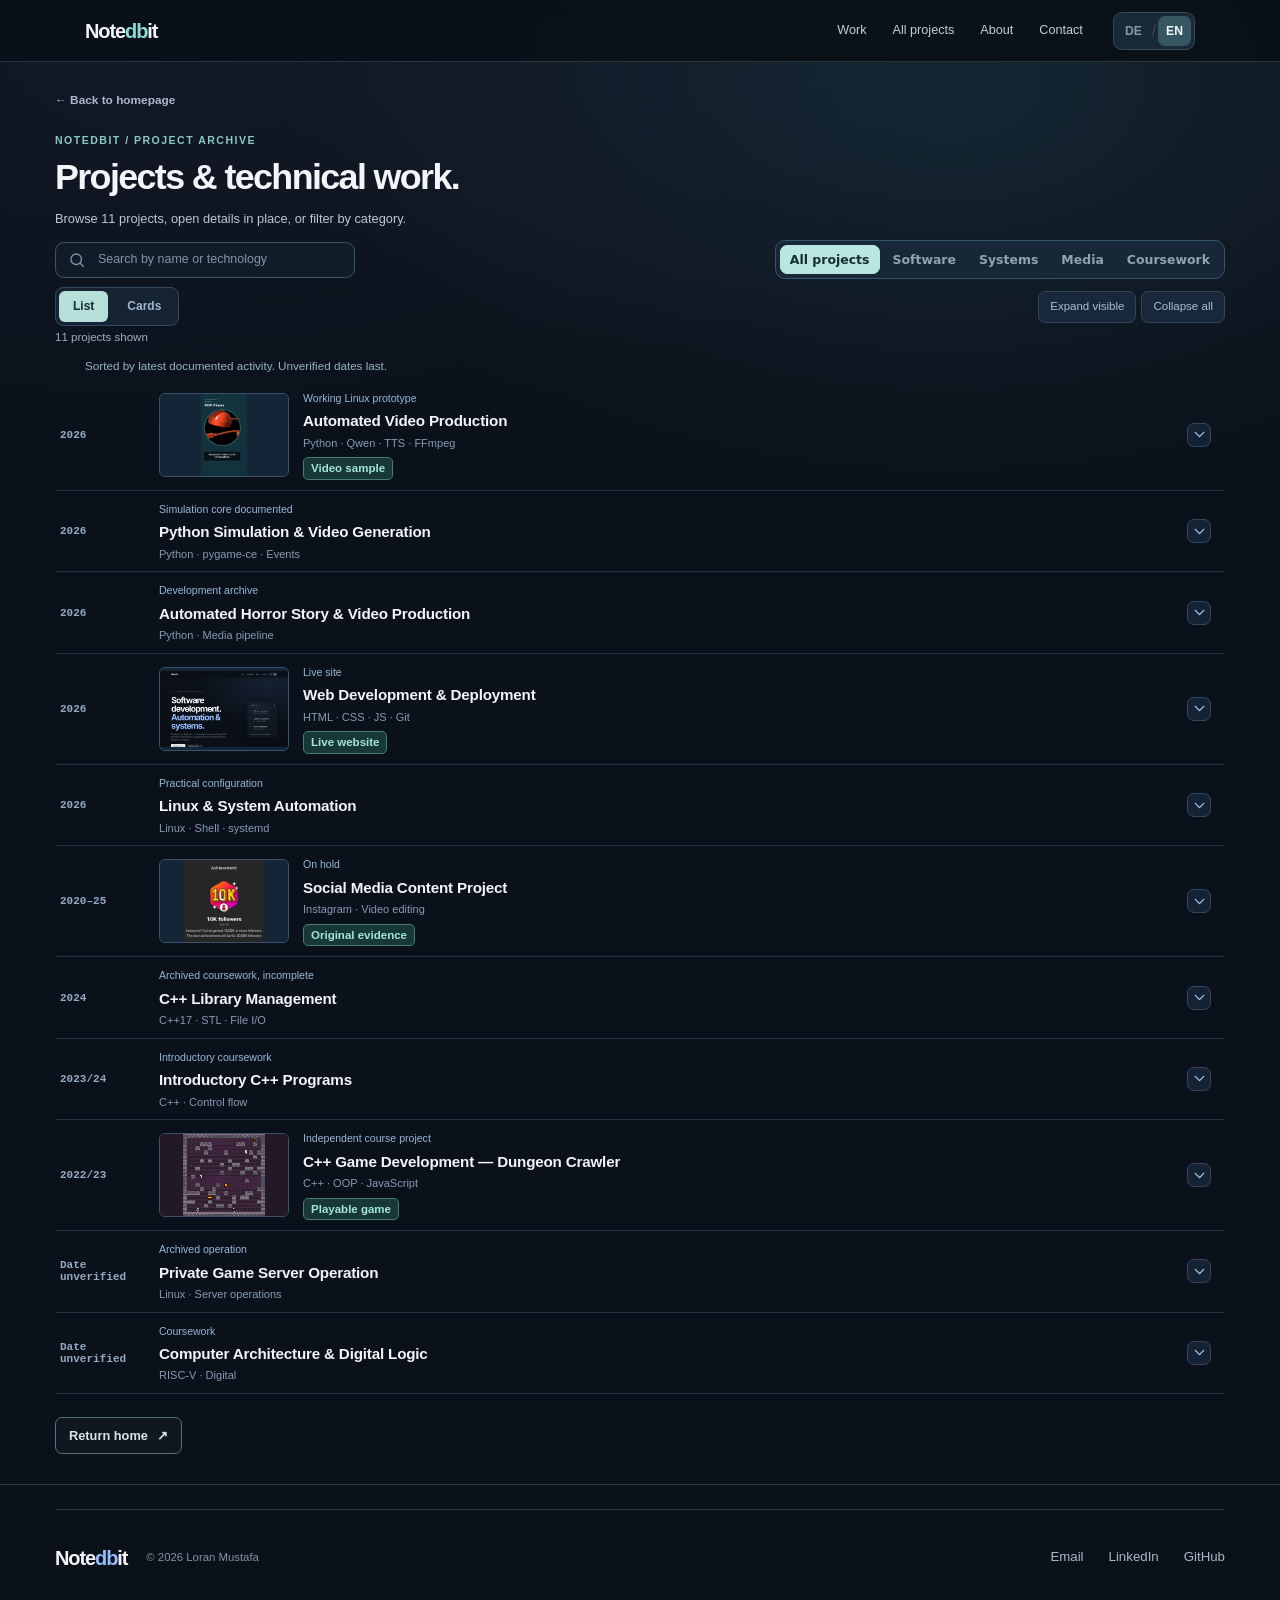
==== commit 0c024d30: "Add files via upload" ====
--- a/projects/index.html
+++ b/projects/index.html
@@ -1,3 +1,3 @@
 <!DOCTYPE html>
 
-<html lang="en"><head><meta charset="utf-8"/><meta content="width=device-width,initial-scale=1" name="viewport"/><title data-de="Projekte &amp; technische Arbeiten — Notedbit">Projects &amp; Technical Work — Notedbit</title><meta content="Portfolio archive: documented applications, technical system work, media projects and coursework by Loran Mustafa." data-content-de="Portfolioarchiv: dokumentierte Anwendungen, Systemarbeiten, Medienprojekte und Studienübungen von Loran Mustafa." name="description"/><meta content="#0a1018" name="theme-color"/><link href="https://notedbit.com/projects/" rel="canonical"/><meta content="website" property="og:type"/><meta content="Projects &amp; Technical Work — Notedbit" data-content-de="Projekte &amp; technische Arbeiten — Notedbit" property="og:title"/><meta content="Portfolio archive: documented applications, technical system work, media projects and coursework by Loran Mustafa." data-content-de="Portfolioarchiv: dokumentierte Anwendungen, Systemarbeiten, Medienprojekte und Studienübungen von Loran Mustafa." property="og:description"/><meta content="https://notedbit.com/projects/" property="og:url"/><meta content="https://notedbit.com/assets/og-preview.png" property="og:image"/><link href="../assets/favicon.svg" rel="icon" type="image/svg+xml"/><link href="../style.css" rel="stylesheet"/><script defer="" src="../language.js"></script><script defer="" src="../script.js"></script></head><body><a class="skip-link" href="#main-content"><span data-de="Zum Inhalt springen">Skip to content</span></a><header class="site-header" data-header=""><div class="nav-shell shell"><a aria-label="Notedbit home" class="brand wordmark" href="../index.html"><span>Note</span><span class="wordmark-db">db</span><span>it</span></a><button aria-controls="primary-nav" aria-expanded="false" aria-label="Open navigation" class="nav-toggle" data-nav-toggle="" type="button"><span></span><span></span></button><nav aria-label="Primary navigation" class="site-nav" id="primary-nav"><a href="../index.html#work"><span data-de="Arbeiten">Work</span></a><a href="../projects/"><span data-de="Alle Projekte">All projects</span></a><a href="../index.html#about"><span data-de="Über mich">About</span></a><a href="../index.html#contact"><span data-de="Kontakt">Contact</span></a></nav><div aria-label="Sprache / Language" class="language-switch" data-language-switch="" role="group"><button aria-label="Deutsch wählen" aria-pressed="false" data-lang="de" lang="de" type="button">DE</button><span aria-hidden="true">/</span><button aria-label="Choose English" aria-pressed="true" data-lang="en" lang="en" type="button">EN</button></div></div></header><main id="main-content"><section class="archive-lead shell"><a class="back-link" href="../index.html"><span data-de="← Zurück zur Startseite">← Back to homepage</span></a><p class="micro-label">NOTEDBIT / <span data-de="PROJEKTARCHIV">PROJECT ARCHIVE</span></p><h1><span data-de="Projekte &amp; technische Arbeiten.">Projects &amp; technical work.</span></h1><p data-de="13 Projekte durchsuchen, direkt aufklappen oder nach Kategorien filtern.">Browse 13 projects, open details in place, or filter by category.</p><div class="archive-controls"><label class="archive-search"><span class="sr-only"><span data-de="Projekte suchen">Search projects</span></span><svg aria-hidden="true" viewbox="0 0 24 24"><circle cx="11" cy="11" r="7"></circle><path d="m16 16 5 5"></path></svg><input autocomplete="off" data-placeholder-de="Nach Namen oder Technologie suchen" id="project-search" placeholder="Search by name or technology" type="search"/></label><div aria-label="Filter project categories" class="archive-filters" data-aria-label-de="Projektkategorien filtern" role="group"><button aria-controls="project-groups" aria-pressed="false" data-filter="all" type="button"><span data-de="Alle Projekte">All projects</span></button><button aria-controls="project-groups" aria-pressed="true" data-filter="software" type="button">Software</button><button aria-controls="project-groups" aria-pressed="false" data-filter="systems" type="button"><span data-de="Systeme">Systems</span></button><button aria-controls="project-groups" aria-pressed="false" data-filter="media" type="button"><span data-de="Medien">Media</span></button><button aria-controls="project-groups" aria-pressed="false" data-filter="coursework" type="button"><span data-de="Studium">Coursework</span></button></div></div><div aria-label="Project display options" class="archive-workspace-toolbar" data-aria-label-de="Ansichtseinstellungen"><div aria-label="Display style" class="archive-view-switch" data-aria-label-de="Darstellung" role="group"><button aria-pressed="true" data-archive-view="rows" type="button"><span data-de="Liste">List</span></button><button aria-pressed="false" data-archive-view="cards" type="button"><span data-de="Karten">Cards</span></button></div><div class="archive-bulk-actions"><button data-archive-expand="all" type="button"><span data-de="Alle sichtbaren öffnen">Expand visible</span></button><button data-archive-expand="none" type="button"><span data-de="Alle schließen">Collapse all</span></button></div></div><p aria-live="polite" class="archive-filter-feedback" data-result-count=""></p></section><p class="archive-sort-note"><span data-de="Nach neuestem dokumentierten Projektstand sortiert. Ungeklärte Daten zuletzt.">Sorted by latest documented activity. Unverified dates last.</span></p><div class="shell archive-main" id="project-groups"><section class="archive-group" data-archive-section="software" id="software"><div class="archive-group-head"><div><h2><span data-de="Anwendungen &amp; Software">Applications &amp; software</span></h2><p><span data-de="Eigenständige Anwendungen und Software-Studienarbeiten mit kenntlich gemachtem Entwicklungsstand.">Standalone applications and software coursework with stated development status.</span></p></div></div><div class="archive-records"><details class="archive-record" data-category="software" data-search="automated product video generation automatisierte produktvideogenerierung python application integrating local text generation, narration, composition and ffmpeg rendering. public prototype output and separate test record. python-anwendung mit lokaler textgenerierung, vertonung, szenenaufbau und ffmpeg-rendering. öffentlicher prototyp und separater testnachweis. python · qwen · tts · ffmpeg automated video production automatisierte videoproduktion" data-sort-year="2026" id="video"><summary class="archive-record-summary"><span class="archive-record-year">2026</span><span class="archive-record-heading"><span aria-hidden="true" class="archive-record-thumb"><img alt="" decoding="async" loading="lazy" src="../assets/trending-trove-poster.jpg"/></span><span class="archive-record-heading-content"><span class="archive-record-top"><span class="archive-record-status"><span data-de="Funktionsfähiger Linux-Prototyp">Working Linux prototype</span></span></span><span class="archive-record-title"><span data-de="Automatisierte Videoproduktion">Automated Video Production</span></span><span class="archive-record-stack">Python · Qwen · TTS · FFmpeg</span><span class="archive-evidence"><span data-de="Videobeispiel">Video sample</span></span></span></span><span aria-hidden="true" class="archive-record-chevron"><svg viewbox="0 0 24 24"><path d="m6 9 6 6 6-6"></path></svg></span></summary><div class="archive-record-panel"><p class="archive-record-description"><span data-de="Python-Anwendung mit lokaler Textgenerierung, Vertonung, Szenenaufbau und FFmpeg-Rendering. Öffentlicher Prototyp und separater Testnachweis.">Python application integrating local text generation, narration, composition and FFmpeg rendering. Public prototype output and separate test record.</span></p><div class="archive-facts"><div class="archive-fact"><h4><span data-de="Von Produktinformationen zur Videoausgabe">From product information to video output</span></h4><p><span data-de="Die Anwendung soll aus ausgewählten Produktdaten vertonte Produktvideos im Hochformat erzeugen. Python verbindet Datenverarbeitung, lokale Textgenerierung, Audio und Rendering zu einem durchgängigen Ablauf.">The application is designed to generate narrated vertical product videos from selected product data. Python coordinates data processing, local text generation, audio and rendering in an end-to-end workflow.</span></p></div><div class="archive-fact"><h4><span data-de="Komponenten der Pipeline">Pipeline components</span></h4><p><span data-de="Die Pipeline verwendet ein lokales Qwen-Modell für Skripte, Kokoro zur Sprachsynthese und FFmpeg für das Videorendering. Szenenzeiten, Untertitel, Komposition und technische Prüfungen werden innerhalb der Anwendung verarbeitet. Eine Desktop-Oberfläche auf Basis von PySide6 gehört zum Projekt.">The pipeline uses a local Qwen model for scripts, Kokoro for speech synthesis and FFmpeg for video rendering. Scene timing, captions, composition and technical checks are handled within the application. A PySide6-based desktop interface is part of the project.</span></p></div></div><div class="archive-media archive-video"><video aria-label="Video prototype: generated sample" controls="" data-aria-label-de="Videoprototyp: generiertes Beispiel" playsinline="" poster="../assets/trending-trove-poster.jpg" preload="none"><source src="../assets/trending-trove-prototype.mp4" type="video/mp4"/></video><div class="archive-media-caption"><strong><span data-de="Generiertes Prototypbeispiel">Generated prototype sample</span></strong><p><span data-de="Eine frühere Ausgabe der Anwendung, kein fertiges Produkt. Der separat dokumentierte Linux-End-to-End-Test verwendete eine andere Videodatei.">An earlier output of the application, not a finalized product. The separately documented Linux end-to-end test used another video file.</span></p></div></div><div class="archive-panel-links"><a class="archive-case-link" href="trendingtrove.html"><span data-de="Technische Dokumentation">Technical documentation</span> <span aria-hidden="true">↗</span></a></div></div></details><details class="archive-record" data-category="software" data-search="python simulation &amp; video generation python-simulationen &amp; videogenerierung pygame simulation with collisions, deterministic seeds and event-driven run evaluation. the full automated export workflow remains under development. pygame-simulation mit kollisionen, reproduzierbaren seeds und ereignisbasierter laufbewertung. der vollständige exportworkflow befindet sich in entwicklung. python · pygame-ce · events python simulation &amp; video generation python-simulationen &amp; videogenerierung" data-sort-year="2026" id="simulation"><summary class="archive-record-summary"><span class="archive-record-year">2026</span><span class="archive-record-heading"><span class="archive-record-top"><span class="archive-record-status"><span data-de="Simulationskern dokumentiert">Simulation core documented</span></span></span><span class="archive-record-title"><span data-de="Python-Simulationen &amp; Videogenerierung">Python Simulation &amp; Video Generation</span></span><span class="archive-record-stack">Python · pygame-ce · Events</span></span><span aria-hidden="true" class="archive-record-chevron"><svg viewbox="0 0 24 24"><path d="m6 9 6 6 6-6"></path></svg></span></summary><div class="archive-record-panel"><p class="archive-record-description"><span data-de="pygame-Simulation mit Kollisionen, reproduzierbaren Seeds und ereignisbasierter Laufbewertung. Der vollständige Exportworkflow befindet sich in Entwicklung.">pygame simulation with collisions, deterministic seeds and event-driven run evaluation. The full automated export workflow remains under development.</span></p><div class="archive-facts"><div class="archive-fact"><h4><span data-de="Simulationsmechanik">Simulation mechanics</span></h4><p><span data-de="Der dokumentierte funktionsfähige Stand umfasst mehrere bewegte Kugeln, Wand- und Kugelkollisionen, Escape-/Multiplikationslogik, deterministische Seeds, eindeutige Objekt-IDs und eine interne Simulationszeit.">The documented working state includes multiple moving balls, wall and ball collisions, escape/multiplication logic, deterministic seeds, unique object IDs and an internal simulation clock.</span></p></div><div class="archive-fact"><h4><span data-de="Events und Reproduzierbarkeit">Events and reproducibility</span></h4><p><span data-de="Ein Event-/Listener-System erfasst Kollisionen, Objekterzeugung, Entfernen und Punktestände. Debug-Overlays, Laufmetriken und automatische Prüfungen unterstützen Tests und reproduzierbare Entwicklungsdurchläufe.">An event/listener system records collisions, object creation, removal and scoring events. Debug overlays, run metrics and automated acceptance checks support testing and repeatable development runs.</span></p></div></div><div class="archive-panel-links"><a class="archive-case-link" href="python-simulations.html"><span data-de="Technische Dokumentation">Technical documentation</span> <span aria-hidden="true">↗</span></a></div></div></details><details class="archive-record" data-category="software" data-search="automated horror story &amp; video production automatisierte horrorstory- &amp; videoproduktion separate python project for story processing, voice and short-video composition. public showcase video not yet verified. separates python-projekt für story-verarbeitung, vertonung und kurze videos. öffentliches beispielvideo bislang nicht verifiziert. python · media pipeline automated horror story &amp; video production automatisierte horrorstory- &amp; videoproduktion" data-sort-year="2026" id="horror"><summary class="archive-record-summary"><span class="archive-record-year">2026</span><span class="archive-record-heading"><span class="archive-record-top"><span class="archive-record-status"><span data-de="Entwicklungsarchiv">Development archive</span></span></span><span class="archive-record-title"><span data-de="Automatisierte Horrorstory- &amp; Videoproduktion">Automated Horror Story &amp; Video Production</span></span><span class="archive-record-stack">Python · Media pipeline</span></span><span aria-hidden="true" class="archive-record-chevron"><svg viewbox="0 0 24 24"><path d="m6 9 6 6 6-6"></path></svg></span></summary><div class="archive-record-panel"><p class="archive-record-description"><span data-de="Separates Python-Projekt für Story-Verarbeitung, Vertonung und kurze Videos. Öffentliches Beispielvideo bislang nicht verifiziert.">Separate Python project for story processing, voice and short-video composition. Public showcase video not yet verified.</span></p><div class="archive-facts"><div class="archive-fact"><h4><span data-de="Vertonte fiktionale Geschichten">Narrated fictional stories</span></h4><p><span data-de="Das Projekt ist auf englischsprachige fiktionale Horrorvideos ausgerichtet. Es verbindet Erzähltext, Vertonung, Bildsequenzen, zurückhaltende Bildbewegung, Untertitel und Medienexport. Es ist von der Produktvideo-Pipeline getrennt.">The project targets English-language fictional horror videos. It combines narrative text, narration, image sequences, restrained visual movement, subtitles and media export. It is distinct from the product-video pipeline.</span></p></div><div class="archive-fact"><h4><span data-de="Stapelverarbeitung und Prüfungen">Batch processing and validation</span></h4><p><span data-de="Frühere Entwicklungsnotizen beschreiben einen Desktop-Ablauf mit mehreren unabhängigen Story-Durchläufen, Untertitelverarbeitung und der Fortsetzung nach Fehlern einzelner Stapelaufträge. Automatisierte Tests für die Stapelverarbeitung wurden dokumentiert; eine unabhängig geprüfte aktuelle Videodatei liegt hier nicht vor.">Earlier development notes describe a desktop workflow with multiple independent story runs, subtitle handling and recovery from failed items in a batch. Automated tests were reported for the batch workflow, but an independently checked current media sample is not included here.</span></p></div></div><div class="archive-panel-links"><a class="archive-case-link" href="horror-video-automation.html"><span data-de="Technische Dokumentation">Technical documentation</span> <span aria-hidden="true">↗</span></a></div></div></details><details class="archive-record" data-category="software" data-search="c++ library management c++-bibliotheksverwaltung archived multi-class application skeleton. the original command dispatcher was empty; attribution needs review before public code release. archivierter anwendungsentwurf mit mehreren klassen. die ursprüngliche befehlsverarbeitung war leer; urheberschaft vor codefreigabe klären. c++17 · stl · file i/o c++ library management c++-bibliotheksverwaltung" data-sort-year="2024" id="library"><summary class="archive-record-summary"><span class="archive-record-year">2024</span><span class="archive-record-heading"><span class="archive-record-top"><span class="archive-record-status"><span data-de="Archivierte Studienarbeit, unvollständig">Archived coursework, incomplete</span></span></span><span class="archive-record-title"><span data-de="C++-Bibliotheksverwaltung">C++ Library Management</span></span><span class="archive-record-stack">C++17 · STL · File I/O</span></span><span aria-hidden="true" class="archive-record-chevron"><svg viewbox="0 0 24 24"><path d="m6 9 6 6 6-6"></path></svg></span></summary><div class="archive-record-panel"><p class="archive-record-description"><span data-de="Archivierter Anwendungsentwurf mit mehreren Klassen. Die ursprüngliche Befehlsverarbeitung war leer; Urheberschaft vor Codefreigabe klären.">Archived multi-class application skeleton. The original command dispatcher was empty; attribution needs review before public code release.</span></p><div class="archive-facts"><div class="archive-fact"><h4><span data-de="Mehrere fachliche Klassen">Multiple domain classes</span></h4><p><span data-de="Der archivierte Code enthält getrennte Klassen für Book, Author, User, Tag, BorrowEntry und Library sowie Header-/Quelldateitrennung, Standardcontainer, Suchroutinen und Datei-Ein-/Ausgabe.">The archived code contains separate Book, Author, User, Tag, BorrowEntry and Library classes, with header/source separation, standard containers, lookup routines and file-I/O methods.</span></p></div><div class="archive-fact"><h4><span data-de="Fehlende Kommandoverarbeitung">Missing command dispatch</span></h4><p><span data-de="Die Hauptschleife ruft Library::processCommand() auf, die Methode ist im verfügbaren Archiv aber leer. Auch die Ausleihberechtigung ist nur ein Platzhalter. Ein erfolgreicher Build bedeutet deshalb nicht, dass die Anwendung benutzbar ist.">The main input loop calls Library::processCommand(), but that method has no implementation in the available archive. A borrowing authorization check is also a placeholder. A successful build therefore does not mean the application is usable.</span></p></div></div><div class="archive-panel-links"><a class="archive-case-link" href="library-management.html"><span data-de="Technische Dokumentation">Technical documentation</span> <span aria-hidden="true">↗</span></a></div></div></details><details class="archive-record" data-category="software" data-search="c++ game development — dungeon crawler c++-spieleentwicklung — dungeon crawler independently developed c++ project with object-oriented mechanics; later browser-playable javascript adaptation. eigenständig entwickeltes c++-projekt mit objektorientierten mechaniken; später erstellte, spielbare javascript-adaption. c++ · oop · javascript c++ game development — dungeon crawler c++-spieleentwicklung — dungeon crawler" data-sort-year="2023" id="dungeon"><summary class="archive-record-summary"><span class="archive-record-year">2022/23</span><span class="archive-record-heading"><span aria-hidden="true" class="archive-record-thumb"><img alt="" decoding="async" loading="lazy" src="../assets/dungeoncrawler-gameplay.png"/></span><span class="archive-record-heading-content"><span class="archive-record-top"><span class="archive-record-status"><span data-de="Eigenständiges Studienprojekt">Independent course project</span></span></span><span class="archive-record-title"><span data-de="C++-Spieleentwicklung — Dungeon Crawler">C++ Game Development — Dungeon Crawler</span></span><span class="archive-record-stack">C++ · OOP · JavaScript</span><span class="archive-evidence"><span data-de="Spielbare Demo">Playable game</span></span></span></span><span aria-hidden="true" class="archive-record-chevron"><svg viewbox="0 0 24 24"><path d="m6 9 6 6 6-6"></path></svg></span></summary><div class="archive-record-panel"><p class="archive-record-description"><span data-de="Ursprüngliches eigenständiges C++-Projekt mit objektorientierten Mechaniken; später erstellte, spielbare JavaScript-Adaption.">Original independent C++ project with object-oriented mechanics; later browser-playable JavaScript adaptation.</span></p><div class="archive-facts"><div class="archive-fact"><h4><span data-de="Ursprüngliches C++-Projekt">Original C++ project</span></h4><p><span data-de="Entwickelt im Rahmen von Algorithmen und Datenstrukturen an der Universität Osnabrück. Die ursprüngliche Umgebung verwendete AlgoViz / SVG für die Darstellung und umfasste Charaktere, Gegner, Kämpfe, Gegenstände, Truhen, Gold, Gifteffekte und Levelwechsel.">Developed as part of Algorithms and Data Structures at the University of Osnabrück. The original environment used AlgoViz / SVG for graphics and included characters, enemies, combat, items, chests, gold, poison effects and level progression.</span></p></div><div class="archive-fact"><h4><span data-de="Spiel- und Levelmechanik">Game and level logic</span></h4><p><span data-de="Der ursprüngliche Code enthält objektorientierte Klassen und eine rasterbasierte Dungeon-Logik. Zufällige Levelgenerierung und Prüfungen erreichbarer Bereiche gehören zur dokumentierten Implementierung. Der Browser-Port bildet ausgewählte Mechaniken mit JavaScript und den vorhandenen Pixel-Art-Grafiken nach.">The original code includes object-oriented classes and grid-based dungeon logic. Randomized level generation and checks for reachable areas are part of the documented implementation. The browser port reproduces selected mechanics using JavaScript and the existing pixel-art assets.</span></p></div></div><div class="archive-media archive-game"><div class="archive-game-preview"><img alt="Screenshot from the actual running Dungeon Crawler browser game" data-alt-de="Screenshot der laufenden Dungeon-Crawler-Browserversion" loading="lazy" src="../assets/dungeoncrawler-gameplay.png"/><div><strong><span data-de="Spielbare Browser-Adaption">Playable browser adaptation</span></strong><p><span data-de="Das Browser-Spiel ist eine spätere JavaScript-Adaption, nicht die ursprüngliche C++-Studienabgabe.">The browser game is a later JavaScript adaptation, not the original C++ coursework submission.</span></p><button aria-expanded="false" class="archive-game-launch" data-game-toggle="" type="button"><span data-de="Spiel hier laden">Load game here</span></button></div></div><div class="archive-game-frame" hidden=""><iframe allowfullscreen="" data-game-src="../games/dungeoncrawler/" loading="lazy" title="Playable Dungeon Crawler demo"></iframe><p class="archive-game-note"><span data-de="Für eine größere Ansicht das vollständige Spiel öffnen.">For a larger view, open the full game.</span> <a href="../games/dungeoncrawler/"><span data-de="Ganzes Spiel öffnen">Open full game</span> ↗</a></p></div></div><div class="archive-panel-links"><a class="archive-case-link" href="dungeoncrawler.html"><span data-de="Technische Dokumentation">Technical documentation</span> <span aria-hidden="true">↗</span></a></div></div></details></div></section><section class="archive-group" data-archive-section="systems" id="systems"><div class="archive-group-head"><div><h2><span data-de="Web &amp; Infrastruktur">Web &amp; infrastructure</span></h2><p><span data-de="Bereitstellung, Linux-Wartung, Skripte und Serverbetrieb.">Deployment, Linux maintenance, scripting and server operation.</span></p></div></div><div class="archive-records"><details class="archive-record" data-category="systems" data-search="web development &amp; deployment webentwicklung &amp; bereitstellung responsive bilingual static website, github pages deployment and browser game integration. responsive zweisprachige statische website, github-pages-bereitstellung und integration eines browserspiels. html · css · js · git web development &amp; deployment webentwicklung &amp; bereitstellung" data-sort-year="2026" id="website"><summary class="archive-record-summary"><span class="archive-record-year">2026</span><span class="archive-record-heading"><span aria-hidden="true" class="archive-record-thumb"><img alt="" decoding="async" loading="lazy" src="../assets/notedbit-site-preview.png"/></span><span class="archive-record-heading-content"><span class="archive-record-top"><span class="archive-record-status"><span data-de="Veröffentlichte Website">Live site</span></span></span><span class="archive-record-title"><span data-de="Webentwicklung &amp; Bereitstellung">Web Development &amp; Deployment</span></span><span class="archive-record-stack">HTML · CSS · JS · Git</span><span class="archive-evidence"><span data-de="Live-Website">Live website</span></span></span></span><span aria-hidden="true" class="archive-record-chevron"><svg viewbox="0 0 24 24"><path d="m6 9 6 6 6-6"></path></svg></span></summary><div class="archive-record-panel"><p class="archive-record-description"><span data-de="Responsive zweisprachige statische Website, GitHub-Pages-Bereitstellung und Integration eines Browserspiels.">Responsive bilingual static website, GitHub Pages deployment and browser game integration.</span></p><div class="archive-facts"><div class="archive-fact"><h4><span data-de="HTML, CSS und JavaScript">Plain HTML, CSS and JavaScript</span></h4><p><span data-de="Notedbit wird ohne Frontend-Framework oder Backend umgesetzt. Die Website enthält responsive Navigation, eine zweisprachige Oberfläche, Projektseiten, einen Videoplayer und eine interaktive JavaScript-Spieladaption.">Notedbit is built without a frontend framework or backend. The site includes responsive navigation, a bilingual interface, project pages, a media player and an interactive JavaScript game adaptation.</span></p></div><div class="archive-fact"><h4><span data-de="Versioniert und veröffentlicht">Versioned and published</span></h4><p><span data-de="Der Quellcode wird mit Git und GitHub verwaltet und über GitHub Pages unter einer eigenen Domain bereitgestellt. Das öffentliche Repository dokumentiert die Seitenstruktur und den verfügbaren Quellcode.">The source is managed with Git and GitHub and served through GitHub Pages under a custom domain. The public repository documents the site structure and the available source code.</span></p></div></div><div class="archive-media archive-site-preview"><img alt="Screenshot of the actual Notedbit portfolio website" data-alt-de="Screenshot der tatsächlichen Notedbit-Portfolio-Website" loading="lazy" src="../assets/notedbit-site-preview.png"/><p><span data-de="Screenshot dieses Portfolios; der Quellcode ist im öffentlichen Repository verfügbar.">Screenshot of this portfolio; source code is available in the public repository.</span> <a href="https://github.com/NotedBit/notedbit" rel="noopener noreferrer" target="_blank">GitHub ↗</a></p></div><div class="archive-panel-links"><a class="archive-case-link" href="web-development.html"><span data-de="Technische Dokumentation">Technical documentation</span> <span aria-hidden="true">↗</span></a> <a class="archive-case-link" href="https://github.com/NotedBit/notedbit" rel="noopener noreferrer" target="_blank">GitHub ↗</a></div></div></details><details class="archive-record" data-category="systems" data-search="linux &amp; system automation linux &amp; systemautomatisierung linux migration, troubleshooting, shell/systemd tasks and documented maintenance workflows. linux-migration, fehlerdiagnose, shell-/systemd-aufgaben und dokumentierte wartungsabläufe. linux · shell · systemd linux &amp; system automation linux &amp; systemautomatisierung" data-sort-year="2026" id="linux"><summary class="archive-record-summary"><span class="archive-record-year">2026</span><span class="archive-record-heading"><span class="archive-record-top"><span class="archive-record-status"><span data-de="Praktische Konfiguration">Practical configuration</span></span></span><span class="archive-record-title"><span data-de="Linux &amp; Systemautomatisierung">Linux &amp; System Automation</span></span><span class="archive-record-stack">Linux · Shell · systemd</span></span><span aria-hidden="true" class="archive-record-chevron"><svg viewbox="0 0 24 24"><path d="m6 9 6 6 6-6"></path></svg></span></summary><div class="archive-record-panel"><p class="archive-record-description"><span data-de="Linux-Migration, Fehlerdiagnose, Shell-/systemd-Aufgaben und dokumentierte Wartungsabläufe.">Linux migration, troubleshooting, shell/systemd tasks and documented maintenance workflows.</span></p><div class="archive-facts"><div class="archive-fact"><h4><span data-de="Shell und systemd">Shell and systemd</span></h4><p><span data-de="Zu den Linux-Wartungsaufgaben gehören skriptbasierte APT-/Flatpak-Updates und eine Zeitsteuerung über systemd. Die Arbeiten zeigen lokale Automatisierung, nicht die Administration produktiver Unternehmensinfrastruktur.">Linux maintenance tasks include scripted APT/Flatpak updates and systemd-based scheduling. The work demonstrates configuration and operation of local automation, not production-scale infrastructure administration.</span></p></div><div class="archive-fact"><h4><span data-de="Fehleranalyse und Systemmigration">Troubleshooting and system migration</span></h4><p><span data-de="Dokumentierte Arbeiten umfassen Boot- und Datenträgermigration, Desktop- und Hardwarekonfiguration, Audio-/Netzwerkdiagnose und Untersuchungen schwankender WLAN-/Downloadgeschwindigkeiten. Eine Datenträgermigration auf NVMe wurde abgeschlossen und das System erfolgreich gestartet.">Documented work includes boot and storage migration, desktop and hardware configuration, audio/network diagnostics and investigation of fluctuating Wi-Fi/download performance. A disk-to-NVMe migration was completed and the system booted successfully.</span></p></div></div><div class="archive-panel-links"><a class="archive-case-link" href="linux-automation.html"><span data-de="Technische Dokumentation">Technical documentation</span> <span aria-hidden="true">↗</span></a></div></div></details><details class="archive-record" data-category="systems" data-search="private game server operation betrieb eines privaten gameservers dauntless revived server operations on linux. server operation, not development of the original game. dauntless-revived-serverbetrieb unter linux. serveradministration, keine entwicklung des ursprünglichen spiels. linux · server operations private game server operation betrieb eines privaten gameservers" data-sort-year="0" id="server"><summary class="archive-record-summary"><span class="archive-record-year"><span data-de="Datum offen">Date unverified</span></span><span class="archive-record-heading"><span class="archive-record-top"><span class="archive-record-status"><span data-de="Archivierter Betrieb">Archived operation</span></span></span><span class="archive-record-title"><span data-de="Betrieb eines privaten Gameservers">Private Game Server Operation</span></span><span class="archive-record-stack">Linux · Server operations</span></span><span aria-hidden="true" class="archive-record-chevron"><svg viewbox="0 0 24 24"><path d="m6 9 6 6 6-6"></path></svg></span></summary><div class="archive-record-panel"><p class="archive-record-description"><span data-de="Dauntless-Revived-Serverbetrieb unter Linux. Serveradministration, keine Entwicklung des ursprünglichen Spiels.">Dauntless Revived server operations on Linux. Server operation, not development of the original game.</span></p><div class="archive-facts"><div class="archive-fact"><h4><span data-de="Privater Dauntless-Server">Private Dauntless server</span></h4><p><span data-de="Ein privater Dauntless-Revived-Server wurde unter Linux eingerichtet und betrieben, einschließlich Wartung und Backups. Der Dienst wurde inzwischen eingestellt. Dies belegt Betriebserfahrung, nicht die Entwicklung des Spiels oder einer kommerziellen Hosting-Plattform.">A private Dauntless Revived server was configured and operated under Linux, with maintenance and backups. The service has since been discontinued; this is operational experience, not a claim of developing the game or a commercial hosted platform.</span></p></div><div class="archive-fact"><h4><span data-de="Umfang der Dokumentation">Documentation scope</span></h4><p><span data-de="Dies sind getrennte technische Arbeiten, die als Fallstudie zusammengefasst werden, kein einheitliches Softwareprodukt. Ein Live-Administrationsdashboard, produktives Monitoring oder ein öffentlicher Server-Endpunkt wird nicht behauptet.">These are separate technical tasks grouped as a case study, not one unified software product. No live administrative dashboard, production monitoring setup or public server endpoint is claimed.</span></p></div></div><div class="archive-panel-links"><a class="archive-case-link" href="linux-automation.html#server"><span data-de="Technische Dokumentation">Technical documentation</span> <span aria-hidden="true">↗</span></a></div></div></details></div></section><section class="archive-group" data-archive-section="media" id="media"><div class="archive-group-head"><div><h2><span data-de="Medien &amp; Veröffentlichung">Media &amp; publishing</span></h2><p><span data-de="Eigenständige Medienarbeit, nicht als Softwareentwicklung dargestellt.">Independent content work, not presented as software engineering.</span></p></div></div><div class="archive-records"><details class="archive-record" data-category="media" data-search="social media content project social-media-projekt memesmoke: independent short-form media publishing, creative editing and audience-performance analysis. memesmoke: eigenständige kurzvideo-veröffentlichungen, bearbeitung und auswertung der reichweite. instagram · video editing social media content project social-media-projekt" data-sort-year="2025" id="memesmoke"><summary class="archive-record-summary"><span class="archive-record-year">2020–25</span><span class="archive-record-heading"><span aria-hidden="true" class="archive-record-thumb"><img alt="" decoding="async" loading="lazy" src="../assets/memesmoke-achievement-10k.jpg"/></span><span class="archive-record-heading-content"><span class="archive-record-top"><span class="archive-record-status"><span data-de="Pausiert">On hold</span></span></span><span class="archive-record-title"><span data-de="Social-Media-Projekt">Social Media Content Project</span></span><span class="archive-record-stack">Instagram · Video editing</span><span class="archive-evidence"><span data-de="Originalnachweis">Original evidence</span></span></span></span><span aria-hidden="true" class="archive-record-chevron"><svg viewbox="0 0 24 24"><path d="m6 9 6 6 6-6"></path></svg></span></summary><div class="archive-record-panel"><p class="archive-record-description"><span data-de="MemeSmoke: eigenständige Kurzvideo-Veröffentlichungen, Bearbeitung und Auswertung der Reichweite.">MemeSmoke: independent short-form media publishing, creative editing and audience-performance analysis.</span></p><div class="archive-facts"><div class="archive-fact"><h4><span data-de="Bearbeitung, Veröffentlichung und Auswertung">Editing, publishing and analysis</span></h4><p><span data-de="Das Projekt umfasste die Aufbereitung und Veröffentlichung kurzer Medieninhalte sowie die Auswertung ihrer Leistung mit Instagram Insights. Es wird als digitales Medienprojekt präsentiert, nicht als Programmierarbeit.">The account involved preparing and publishing short-form media content and reviewing performance using Instagram Insights. It is presented as a digital media project, not a programming project.</span></p></div><div class="archive-fact"><h4><span data-de="Dokumentierte Reichweite">Recorded reach</span></h4><p><span data-de="Der Account erreichte zeitweise mehr als 10.000 Follower, veröffentlichte über 90 Reels und erzielte mit einzelnen Beiträgen bis zu 8,1 Millionen Aufrufe. Dies sind historische Projektergebnisse, keine aktuellen Reichweitenwerte.">The account reached more than 10,000 followers at its peak, published over 90 Reels and recorded individual posts with up to 8.1 million views. These are historical project results, not current reach figures.</span></p></div></div><div class="archive-media archive-milestones"><img alt="Original screenshot celebrating 10,000 followers" data-alt-de="Original-Screenshot zum Meilenstein von 10.000 Followern" loading="lazy" src="../assets/memesmoke-achievement-10k.jpg"/><img alt="Original screenshot celebrating 5 million plays" data-alt-de="Original-Screenshot zum Meilenstein von fünf Millionen Aufrufen" loading="lazy" src="../assets/memesmoke-achievement-5m.jpg"/><p><span data-de="Historische Screenshots, keine aktuellen Reichweitenzahlen.">Historical screenshots, not current audience figures.</span></p></div><div class="archive-panel-links"><a class="archive-case-link" href="media-project.html"><span data-de="Technische Dokumentation">Technical documentation</span> <span aria-hidden="true">↗</span></a></div></div></details></div></section><section class="archive-group" data-archive-section="coursework" id="coursework"><div class="archive-group-head"><div><h2><span data-de="Frühere Studienarbeiten">Earlier coursework</span></h2><p><span data-de="Kleinere Aufgaben, die nicht zu Softwareprodukten aufgebläht werden.">Smaller assignments grouped without inflating them into products.</span></p></div></div><div class="archive-records"><details class="archive-record" data-category="coursework" data-search="c++ text calculator c++-textrechner early group exercise: german number words, arithmetic parsing and exception handling. frühe gruppenübung: deutsche zahlwörter, rechen-parsing und fehlerbehandlung. c++ · parsing c++ text calculator c++-textrechner" data-sort-year="2024" id="calculator"><summary class="archive-record-summary"><span class="archive-record-year">2023/24</span><span class="archive-record-heading"><span class="archive-record-top"><span class="archive-record-status"><span data-de="Gruppenarbeit">Group coursework</span></span></span><span class="archive-record-title"><span data-de="C++-Textrechner">C++ Text Calculator</span></span><span class="archive-record-stack">C++ · Parsing</span><span class="archive-evidence"><span data-de="Browser-Adaption">Browser adaptation</span></span></span><span aria-hidden="true" class="archive-record-chevron"><svg viewbox="0 0 24 24"><path d="m6 9 6 6 6-6"></path></svg></span></summary><div class="archive-record-panel"><p class="archive-record-description"><span data-de="Frühe Gruppenübung: deutsche Zahlwörter, Rechen-Parsing und Fehlerbehandlung.">Early group exercise: German number words, arithmetic parsing and exception handling.</span></p><div class="archive-facts"><div class="archive-fact"><h4><span data-de="Textbasierter Taschenrechner (Gruppenarbeit)">Text-based calculator (group work)</span></h4><p><span data-de="Ein Konsolenprogramm interpretiert ausgeschriebene Zahlen und Rechenoperatoren, prüft Eingaben, behandelt Fehler und gibt Ergebnisse aus. Im archivierten Quellcode stehen drei Mitwirkende; es wird nicht als Einzelarbeit dargestellt.">A console program interprets written number words and arithmetic operators, validates inputs, handles errors and outputs results. The archived source names three student contributors; it is not represented as my individual work.</span></p></div></div><div class="archive-panel-links"><a class="archive-case-link" href="coursework.html#cpp"><span data-de="Technische Dokumentation">Technical documentation</span> <span aria-hidden="true">↗</span></a></div><a class="archive-rebuilt-demo-link" href="../demos/cpp-exercises/"><span data-de="Spätere Browser-Adaption ausprobieren">Try later browser adaptation</span></a></div></details><details class="archive-record" data-category="coursework" data-search="sorting exercise (bubble sort) sortierübung (bubble sort) small three-value sorting assignment; documented as coursework rather than a separate app. kleine sortieraufgabe für drei werte; als studienübung und nicht als eigenständige app dokumentiert. c++ · algorithms sorting exercise (bubble sort) sortierübung (bubble sort)" data-sort-year="2024" id="sorting"><summary class="archive-record-summary"><span class="archive-record-year">2023/24</span><span class="archive-record-heading"><span class="archive-record-top"><span class="archive-record-status"><span data-de="Gruppenarbeit">Group coursework</span></span></span><span class="archive-record-title"><span data-de="Sortierübung (Bubble Sort)">Sorting Exercise (Bubble Sort)</span></span><span class="archive-record-stack">C++ · Algorithms</span><span class="archive-evidence"><span data-de="Browser-Adaption">Browser adaptation</span></span></span><span aria-hidden="true" class="archive-record-chevron"><svg viewbox="0 0 24 24"><path d="m6 9 6 6 6-6"></path></svg></span></summary><div class="archive-record-panel"><p class="archive-record-description"><span data-de="Kleine Sortieraufgabe für drei Werte; als Studienübung und nicht als eigenständige App dokumentiert.">Small three-value sorting assignment; documented as coursework rather than a separate app.</span></p><div class="archive-facts"><div class="archive-fact"><h4><span data-de="Sortier- und Grundlagenübungen">Sorting and introductory exercises</span></h4><p><span data-de="Das Archiv enthält eine kleine Bubble-Sort-Aufgabe für drei Eingabewerte (ebenfalls als Gruppenarbeit dokumentiert), eine Währungsumrechnung mit festen Kursen, einen einfachen Briefgenerator mit Bedingungen und Konsolen-Grundlagenübungen. Ein ähnlich benannter Sortierer im Archiv wird mir ohne Nachweis nicht zugeschrieben.">The archive contains a small Bubble Sort task for three input values (also documented as group coursework), basic currency conversion with fixed rates, a conditional letter generator and introductory console programs. A similarly named sorter in the archive is not attributed to me without evidence.</span></p></div></div><div class="archive-panel-links"><a class="archive-case-link" href="coursework.html#cpp"><span data-de="Technische Dokumentation">Technical documentation</span> <span aria-hidden="true">↗</span></a></div><a class="archive-rebuilt-demo-link" href="../demos/cpp-exercises/"><span data-de="Spätere Browser-Adaption ausprobieren">Try later browser adaptation</span></a></div></details><details class="archive-record" data-category="coursework" data-search="introductory c++ programs c++-einführungsprogramme currency conversion, letter generation and introductory console exercises. währungsumrechnung, briefgenerierung und einfache konsolenübungen. c++ · control flow introductory c++ programs c++-einführungsprogramme" data-sort-year="2024" id="introcpp"><summary class="archive-record-summary"><span class="archive-record-year">2023/24</span><span class="archive-record-heading"><span class="archive-record-top"><span class="archive-record-status"><span data-de="Einführende Studienarbeit">Introductory coursework</span></span></span><span class="archive-record-title"><span data-de="C++-Einführungsprogramme">Introductory C++ Programs</span></span><span class="archive-record-stack">C++ · Control flow</span></span><span aria-hidden="true" class="archive-record-chevron"><svg viewbox="0 0 24 24"><path d="m6 9 6 6 6-6"></path></svg></span></summary><div class="archive-record-panel"><p class="archive-record-description"><span data-de="Währungsumrechnung, Briefgenerierung und einfache Konsolenübungen.">Currency conversion, letter generation and introductory console exercises.</span></p><div class="archive-facts"><div class="archive-fact"><h4><span data-de="Sortier- und Grundlagenübungen">Sorting and introductory exercises</span></h4><p><span data-de="Das Archiv enthält eine kleine Bubble-Sort-Aufgabe für drei Eingabewerte (ebenfalls als Gruppenarbeit dokumentiert), eine Währungsumrechnung mit festen Kursen, einen einfachen Briefgenerator mit Bedingungen und Konsolen-Grundlagenübungen. Ein ähnlich benannter Sortierer im Archiv wird mir ohne Nachweis nicht zugeschrieben.">The archive contains a small Bubble Sort task for three input values (also documented as group coursework), basic currency conversion with fixed rates, a conditional letter generator and introductory console programs. A similarly named sorter in the archive is not attributed to me without evidence.</span></p></div></div><div class="archive-panel-links"><a class="archive-case-link" href="coursework.html#cpp"><span data-de="Technische Dokumentation">Technical documentation</span> <span aria-hidden="true">↗</span></a></div></div></details><details class="archive-record" data-category="coursework" data-search="computer architecture &amp; digital logic rechnerarchitektur &amp; digitale logik risc-v assembly and digital-circuit exercises from university modules; scope of individual submissions remains under review. risc-v-assembly und digitalschaltungen aus dem studium; umfang einzelner abgaben noch in prüfung. risc-v · digital computer architecture &amp; digital logic rechnerarchitektur &amp; digitale logik" data-sort-year="0" id="architecture"><summary class="archive-record-summary"><span class="archive-record-year"><span data-de="Datum offen">Date unverified</span></span><span class="archive-record-heading"><span class="archive-record-top"><span class="archive-record-status"><span data-de="Studienübungen">Coursework</span></span></span><span class="archive-record-title"><span data-de="Rechnerarchitektur &amp; Digitale Logik">Computer Architecture &amp; Digital Logic</span></span><span class="archive-record-stack">RISC-V · Digital</span></span><span aria-hidden="true" class="archive-record-chevron"><svg viewbox="0 0 24 24"><path d="m6 9 6 6 6-6"></path></svg></span></summary><div class="archive-record-panel"><p class="archive-record-description"><span data-de="RISC-V-Assembly und Digitalschaltungen aus dem Studium; Umfang einzelner Abgaben noch in Prüfung.">RISC-V assembly and digital-circuit exercises from university modules; scope of individual submissions remains under review.</span></p><div class="archive-facts"><div class="archive-fact"><h4><span data-de="Digitale Logik und RISC-V">Digital logic and RISC-V</span></h4><p><span data-de="Studienmaterialien und frühere Gespräche beziehen sich auf Digital-Schaltungsübungen und RISC-V-/Assembly-Arbeiten. Simulator-Dateien allein belegen kein abgeschlossenes eigenständiges Softwareprojekt. Umfang und Urheberschaft einzelner Abgaben müssen vor einer Veröffentlichung geprüft werden.">University materials and earlier discussions reference Digital circuit exercises and RISC-V/Assembly work. Simulator files alone are not evidence of a completed independent software project. The scope and authorship of specific submissions require review before publication.</span></p></div></div><div class="archive-panel-links"><a class="archive-case-link" href="coursework.html#hardware"><span data-de="Technische Dokumentation">Technical documentation</span> <span aria-hidden="true">↗</span></a></div></div></details></div></section></div><div class="shell archive-closing"><a class="button button-secondary" href="../index.html"><span data-de="Zur Startseite">Return home</span><span aria-hidden="true">↗</span></a></div></main><footer class="site-footer portfolio-footer"><div class="footer-shell shell"><div class="footer-identity"><a aria-label="Notedbit home" class="brand wordmark" href="../index.html"><span>Note</span><span class="wordmark-db">db</span><span>it</span></a><p>© <span data-year="">2026</span> Loran Mustafa</p></div><div class="footer-meta"><a href="mailto:loran@notedbit.com">Email</a><a href="https://www.linkedin.com/in/loran-mustafa" rel="noopener noreferrer" target="_blank">LinkedIn</a><a href="https://github.com/notedbit" rel="noopener noreferrer" target="_blank">GitHub</a></div></div></footer><script defer="" src="../archive.js"></script></body></html>+<html lang="en"><head><meta charset="utf-8"/><meta content="width=device-width,initial-scale=1" name="viewport"/><title data-de="Projekte &amp; technische Arbeiten — Notedbit">Projects &amp; Technical Work — Notedbit</title><meta content="Portfolio archive: documented applications, technical system work, media projects and coursework by Loran Mustafa." data-content-de="Portfolioarchiv: dokumentierte Anwendungen, Systemarbeiten, Medienprojekte und Studienübungen von Loran Mustafa." name="description"/><meta content="#0a1018" name="theme-color"/><link href="https://notedbit.com/projects/" rel="canonical"/><meta content="website" property="og:type"/><meta content="Projects &amp; Technical Work — Notedbit" data-content-de="Projekte &amp; technische Arbeiten — Notedbit" property="og:title"/><meta content="Portfolio archive: documented applications, technical system work, media projects and coursework by Loran Mustafa." data-content-de="Portfolioarchiv: dokumentierte Anwendungen, Systemarbeiten, Medienprojekte und Studienübungen von Loran Mustafa." property="og:description"/><meta content="https://notedbit.com/projects/" property="og:url"/><meta content="https://notedbit.com/assets/og-preview.png" property="og:image"/><link href="../assets/favicon.svg" rel="icon" type="image/svg+xml"/><link href="../style.css" rel="stylesheet"/><script defer="" src="../language.js"></script><script defer="" src="../script.js"></script></head><body><a class="skip-link" href="#main-content"><span data-de="Zum Inhalt springen">Skip to content</span></a><header class="site-header" data-header=""><div class="nav-shell shell"><a aria-label="Notedbit home" class="brand wordmark" href="../index.html"><span>Note</span><span class="wordmark-db">db</span><span>it</span></a><button aria-controls="primary-nav" aria-expanded="false" aria-label="Open navigation" class="nav-toggle" data-nav-toggle="" type="button"><span></span><span></span></button><nav aria-label="Primary navigation" class="site-nav" id="primary-nav"><a href="../index.html#work"><span data-de="Arbeiten">Work</span></a><a href="../projects/"><span data-de="Alle Projekte">All projects</span></a><a href="../index.html#about"><span data-de="Über mich">About</span></a><a href="../index.html#contact"><span data-de="Kontakt">Contact</span></a></nav><div aria-label="Sprache / Language" class="language-switch" data-language-switch="" role="group"><button aria-label="Deutsch wählen" aria-pressed="false" data-lang="de" lang="de" type="button">DE</button><span aria-hidden="true">/</span><button aria-label="Choose English" aria-pressed="true" data-lang="en" lang="en" type="button">EN</button></div></div></header><main id="main-content"><section class="archive-lead shell"><a class="back-link" href="../index.html"><span data-de="← Zurück zur Startseite">← Back to homepage</span></a><p class="micro-label">NOTEDBIT / <span data-de="PROJEKTARCHIV">PROJECT ARCHIVE</span></p><h1><span data-de="Projekte &amp; technische Arbeiten.">Projects &amp; technical work.</span></h1><p data-de="11 Projekte durchsuchen, direkt aufklappen oder nach Kategorien filtern.">Browse 11 projects, open details in place, or filter by category.</p><div class="archive-controls"><label class="archive-search"><span class="sr-only"><span data-de="Projekte suchen">Search projects</span></span><svg aria-hidden="true" viewbox="0 0 24 24"><circle cx="11" cy="11" r="7"></circle><path d="m16 16 5 5"></path></svg><input autocomplete="off" data-placeholder-de="Nach Namen oder Technologie suchen" id="project-search" placeholder="Search by name or technology" type="search"/></label><div aria-label="Filter project categories" class="archive-filters" data-aria-label-de="Projektkategorien filtern" role="group"><button aria-controls="project-groups" aria-pressed="false" data-filter="all" type="button"><span data-de="Alle Projekte">All projects</span></button><button aria-controls="project-groups" aria-pressed="true" data-filter="software" type="button">Software</button><button aria-controls="project-groups" aria-pressed="false" data-filter="systems" type="button"><span data-de="Systeme">Systems</span></button><button aria-controls="project-groups" aria-pressed="false" data-filter="media" type="button"><span data-de="Medien">Media</span></button><button aria-controls="project-groups" aria-pressed="false" data-filter="coursework" type="button"><span data-de="Studium">Coursework</span></button></div></div><div aria-label="Project display options" class="archive-workspace-toolbar" data-aria-label-de="Ansichtseinstellungen"><div aria-label="Display style" class="archive-view-switch" data-aria-label-de="Darstellung" role="group"><button aria-pressed="true" data-archive-view="rows" type="button"><span data-de="Liste">List</span></button><button aria-pressed="false" data-archive-view="cards" type="button"><span data-de="Karten">Cards</span></button></div><div class="archive-bulk-actions"><button data-archive-expand="all" type="button"><span data-de="Alle sichtbaren öffnen">Expand visible</span></button><button data-archive-expand="none" type="button"><span data-de="Alle schließen">Collapse all</span></button></div></div><p aria-live="polite" class="archive-filter-feedback" data-result-count=""></p></section><p class="archive-sort-note"><span data-de="Nach neuestem dokumentierten Projektstand sortiert. Ungeklärte Daten zuletzt.">Sorted by latest documented activity. Unverified dates last.</span></p><div class="shell archive-main" id="project-groups"><section class="archive-group" data-archive-section="software" id="software"><div class="archive-group-head"><div><h2><span data-de="Anwendungen &amp; Software">Applications &amp; software</span></h2><p><span data-de="Eigenständige Anwendungen und Software-Studienarbeiten mit kenntlich gemachtem Entwicklungsstand.">Standalone applications and software coursework with stated development status.</span></p></div></div><div class="archive-records"><details class="archive-record" data-category="software" data-search="automated product video generation automatisierte produktvideogenerierung python application integrating local text generation, narration, composition and ffmpeg rendering. public prototype output and separate test record. python-anwendung mit lokaler textgenerierung, vertonung, szenenaufbau und ffmpeg-rendering. öffentlicher prototyp und separater testnachweis. python · qwen · tts · ffmpeg automated video production automatisierte videoproduktion" data-sort-year="2026" id="video"><summary class="archive-record-summary"><span class="archive-record-year">2026</span><span class="archive-record-heading"><span aria-hidden="true" class="archive-record-thumb"><img alt="" decoding="async" loading="lazy" src="../assets/trending-trove-poster.jpg"/></span><span class="archive-record-heading-content"><span class="archive-record-top"><span class="archive-record-status"><span data-de="Funktionsfähiger Linux-Prototyp">Working Linux prototype</span></span></span><span class="archive-record-title"><span data-de="Automatisierte Videoproduktion">Automated Video Production</span></span><span class="archive-record-stack">Python · Qwen · TTS · FFmpeg</span><span class="archive-evidence"><span data-de="Videobeispiel">Video sample</span></span></span></span><span aria-hidden="true" class="archive-record-chevron"><svg viewbox="0 0 24 24"><path d="m6 9 6 6 6-6"></path></svg></span></summary><div class="archive-record-panel"><p class="archive-record-description"><span data-de="Python-Anwendung mit lokaler Textgenerierung, Vertonung, Szenenaufbau und FFmpeg-Rendering. Öffentlicher Prototyp und separater Testnachweis.">Python application integrating local text generation, narration, composition and FFmpeg rendering. Public prototype output and separate test record.</span></p><div class="archive-facts"><div class="archive-fact"><h4><span data-de="Von Produktinformationen zur Videoausgabe">From product information to video output</span></h4><p><span data-de="Die Anwendung soll aus ausgewählten Produktdaten vertonte Produktvideos im Hochformat erzeugen. Python verbindet Datenverarbeitung, lokale Textgenerierung, Audio und Rendering zu einem durchgängigen Ablauf.">The application is designed to generate narrated vertical product videos from selected product data. Python coordinates data processing, local text generation, audio and rendering in an end-to-end workflow.</span></p></div><div class="archive-fact"><h4><span data-de="Komponenten der Pipeline">Pipeline components</span></h4><p><span data-de="Die Pipeline verwendet ein lokales Qwen-Modell für Skripte, Kokoro zur Sprachsynthese und FFmpeg für das Videorendering. Szenenzeiten, Untertitel, Komposition und technische Prüfungen werden innerhalb der Anwendung verarbeitet. Eine Desktop-Oberfläche auf Basis von PySide6 gehört zum Projekt.">The pipeline uses a local Qwen model for scripts, Kokoro for speech synthesis and FFmpeg for video rendering. Scene timing, captions, composition and technical checks are handled within the application. A PySide6-based desktop interface is part of the project.</span></p></div></div><div class="archive-media archive-video"><video aria-label="Video prototype: generated sample" controls="" data-aria-label-de="Videoprototyp: generiertes Beispiel" playsinline="" poster="../assets/trending-trove-poster.jpg" preload="none"><source src="../assets/trending-trove-prototype.mp4" type="video/mp4"/></video><div class="archive-media-caption"><strong><span data-de="Generiertes Prototypbeispiel">Generated prototype sample</span></strong><p><span data-de="Eine frühere Ausgabe der Anwendung, kein fertiges Produkt. Der separat dokumentierte Linux-End-to-End-Test verwendete eine andere Videodatei.">An earlier output of the application, not a finalized product. The separately documented Linux end-to-end test used another video file.</span></p></div></div><div class="archive-panel-links"><a class="archive-case-link" href="trendingtrove.html"><span data-de="Technische Dokumentation">Technical documentation</span> <span aria-hidden="true">↗</span></a></div></div></details><details class="archive-record" data-category="software" data-search="python simulation &amp; video generation python-simulationen &amp; videogenerierung pygame simulation with collisions, deterministic seeds and event-driven run evaluation. the full automated export workflow remains under development. pygame-simulation mit kollisionen, reproduzierbaren seeds und ereignisbasierter laufbewertung. der vollständige exportworkflow befindet sich in entwicklung. python · pygame-ce · events python simulation &amp; video generation python-simulationen &amp; videogenerierung" data-sort-year="2026" id="simulation"><summary class="archive-record-summary"><span class="archive-record-year">2026</span><span class="archive-record-heading"><span class="archive-record-top"><span class="archive-record-status"><span data-de="Simulationskern dokumentiert">Simulation core documented</span></span></span><span class="archive-record-title"><span data-de="Python-Simulationen &amp; Videogenerierung">Python Simulation &amp; Video Generation</span></span><span class="archive-record-stack">Python · pygame-ce · Events</span></span><span aria-hidden="true" class="archive-record-chevron"><svg viewbox="0 0 24 24"><path d="m6 9 6 6 6-6"></path></svg></span></summary><div class="archive-record-panel"><p class="archive-record-description"><span data-de="pygame-Simulation mit Kollisionen, reproduzierbaren Seeds und ereignisbasierter Laufbewertung. Der vollständige Exportworkflow befindet sich in Entwicklung.">pygame simulation with collisions, deterministic seeds and event-driven run evaluation. The full automated export workflow remains under development.</span></p><div class="archive-facts"><div class="archive-fact"><h4><span data-de="Simulationsmechanik">Simulation mechanics</span></h4><p><span data-de="Der dokumentierte funktionsfähige Stand umfasst mehrere bewegte Kugeln, Wand- und Kugelkollisionen, Escape-/Multiplikationslogik, deterministische Seeds, eindeutige Objekt-IDs und eine interne Simulationszeit.">The documented working state includes multiple moving balls, wall and ball collisions, escape/multiplication logic, deterministic seeds, unique object IDs and an internal simulation clock.</span></p></div><div class="archive-fact"><h4><span data-de="Events und Reproduzierbarkeit">Events and reproducibility</span></h4><p><span data-de="Ein Event-/Listener-System erfasst Kollisionen, Objekterzeugung, Entfernen und Punktestände. Debug-Overlays, Laufmetriken und automatische Prüfungen unterstützen Tests und reproduzierbare Entwicklungsdurchläufe.">An event/listener system records collisions, object creation, removal and scoring events. Debug overlays, run metrics and automated acceptance checks support testing and repeatable development runs.</span></p></div></div><div class="archive-panel-links"><a class="archive-case-link" href="python-simulations.html"><span data-de="Technische Dokumentation">Technical documentation</span> <span aria-hidden="true">↗</span></a></div></div></details><details class="archive-record" data-category="software" data-search="automated horror story &amp; video production automatisierte horrorstory- &amp; videoproduktion separate python project for story processing, voice and short-video composition. public showcase video not yet verified. separates python-projekt für story-verarbeitung, vertonung und kurze videos. öffentliches beispielvideo bislang nicht verifiziert. python · media pipeline automated horror story &amp; video production automatisierte horrorstory- &amp; videoproduktion" data-sort-year="2026" id="horror"><summary class="archive-record-summary"><span class="archive-record-year">2026</span><span class="archive-record-heading"><span class="archive-record-top"><span class="archive-record-status"><span data-de="Entwicklungsarchiv">Development archive</span></span></span><span class="archive-record-title"><span data-de="Automatisierte Horrorstory- &amp; Videoproduktion">Automated Horror Story &amp; Video Production</span></span><span class="archive-record-stack">Python · Media pipeline</span></span><span aria-hidden="true" class="archive-record-chevron"><svg viewbox="0 0 24 24"><path d="m6 9 6 6 6-6"></path></svg></span></summary><div class="archive-record-panel"><p class="archive-record-description"><span data-de="Separates Python-Projekt für Story-Verarbeitung, Vertonung und kurze Videos. Öffentliches Beispielvideo bislang nicht verifiziert.">Separate Python project for story processing, voice and short-video composition. Public showcase video not yet verified.</span></p><div class="archive-facts"><div class="archive-fact"><h4><span data-de="Vertonte fiktionale Geschichten">Narrated fictional stories</span></h4><p><span data-de="Das Projekt ist auf englischsprachige fiktionale Horrorvideos ausgerichtet. Es verbindet Erzähltext, Vertonung, Bildsequenzen, zurückhaltende Bildbewegung, Untertitel und Medienexport. Es ist von der Produktvideo-Pipeline getrennt.">The project targets English-language fictional horror videos. It combines narrative text, narration, image sequences, restrained visual movement, subtitles and media export. It is distinct from the product-video pipeline.</span></p></div><div class="archive-fact"><h4><span data-de="Stapelverarbeitung und Prüfungen">Batch processing and validation</span></h4><p><span data-de="Frühere Entwicklungsnotizen beschreiben einen Desktop-Ablauf mit mehreren unabhängigen Story-Durchläufen, Untertitelverarbeitung und der Fortsetzung nach Fehlern einzelner Stapelaufträge. Automatisierte Tests für die Stapelverarbeitung wurden dokumentiert; eine unabhängig geprüfte aktuelle Videodatei liegt hier nicht vor.">Earlier development notes describe a desktop workflow with multiple independent story runs, subtitle handling and recovery from failed items in a batch. Automated tests were reported for the batch workflow, but an independently checked current media sample is not included here.</span></p></div></div><div class="archive-panel-links"><a class="archive-case-link" href="horror-video-automation.html"><span data-de="Technische Dokumentation">Technical documentation</span> <span aria-hidden="true">↗</span></a></div></div></details><details class="archive-record" data-category="software" data-search="c++ library management c++-bibliotheksverwaltung archived multi-class application skeleton. the original command dispatcher was empty; attribution needs review before public code release. archivierter anwendungsentwurf mit mehreren klassen. die ursprüngliche befehlsverarbeitung war leer; urheberschaft vor codefreigabe klären. c++17 · stl · file i/o c++ library management c++-bibliotheksverwaltung" data-sort-year="2024" id="library"><summary class="archive-record-summary"><span class="archive-record-year">2024</span><span class="archive-record-heading"><span class="archive-record-top"><span class="archive-record-status"><span data-de="Archivierte Studienarbeit, unvollständig">Archived coursework, incomplete</span></span></span><span class="archive-record-title"><span data-de="C++-Bibliotheksverwaltung">C++ Library Management</span></span><span class="archive-record-stack">C++17 · STL · File I/O</span></span><span aria-hidden="true" class="archive-record-chevron"><svg viewbox="0 0 24 24"><path d="m6 9 6 6 6-6"></path></svg></span></summary><div class="archive-record-panel"><p class="archive-record-description"><span data-de="Archivierter Anwendungsentwurf mit mehreren Klassen. Die ursprüngliche Befehlsverarbeitung war leer; Urheberschaft vor Codefreigabe klären.">Archived multi-class application skeleton. The original command dispatcher was empty; attribution needs review before public code release.</span></p><div class="archive-facts"><div class="archive-fact"><h4><span data-de="Mehrere fachliche Klassen">Multiple domain classes</span></h4><p><span data-de="Der archivierte Code enthält getrennte Klassen für Book, Author, User, Tag, BorrowEntry und Library sowie Header-/Quelldateitrennung, Standardcontainer, Suchroutinen und Datei-Ein-/Ausgabe.">The archived code contains separate Book, Author, User, Tag, BorrowEntry and Library classes, with header/source separation, standard containers, lookup routines and file-I/O methods.</span></p></div><div class="archive-fact"><h4><span data-de="Fehlende Kommandoverarbeitung">Missing command dispatch</span></h4><p><span data-de="Die Hauptschleife ruft Library::processCommand() auf, die Methode ist im verfügbaren Archiv aber leer. Auch die Ausleihberechtigung ist nur ein Platzhalter. Ein erfolgreicher Build bedeutet deshalb nicht, dass die Anwendung benutzbar ist.">The main input loop calls Library::processCommand(), but that method has no implementation in the available archive. A borrowing authorization check is also a placeholder. A successful build therefore does not mean the application is usable.</span></p></div></div><div class="archive-panel-links"><a class="archive-case-link" href="library-management.html"><span data-de="Technische Dokumentation">Technical documentation</span> <span aria-hidden="true">↗</span></a></div></div></details><details class="archive-record" data-category="software" data-search="c++ game development — dungeon crawler c++-spieleentwicklung — dungeon crawler independently developed c++ project with object-oriented mechanics; later browser-playable javascript adaptation. eigenständig entwickeltes c++-projekt mit objektorientierten mechaniken; später erstellte, spielbare javascript-adaption. c++ · oop · javascript c++ game development — dungeon crawler c++-spieleentwicklung — dungeon crawler" data-sort-year="2023" id="dungeon"><summary class="archive-record-summary"><span class="archive-record-year">2022/23</span><span class="archive-record-heading"><span aria-hidden="true" class="archive-record-thumb"><img alt="" decoding="async" loading="lazy" src="../assets/dungeoncrawler-gameplay.png"/></span><span class="archive-record-heading-content"><span class="archive-record-top"><span class="archive-record-status"><span data-de="Eigenständiges Studienprojekt">Independent course project</span></span></span><span class="archive-record-title"><span data-de="C++-Spieleentwicklung — Dungeon Crawler">C++ Game Development — Dungeon Crawler</span></span><span class="archive-record-stack">C++ · OOP · JavaScript</span><span class="archive-evidence"><span data-de="Spielbare Demo">Playable game</span></span></span></span><span aria-hidden="true" class="archive-record-chevron"><svg viewbox="0 0 24 24"><path d="m6 9 6 6 6-6"></path></svg></span></summary><div class="archive-record-panel"><p class="archive-record-description"><span data-de="Ursprüngliches eigenständiges C++-Projekt mit objektorientierten Mechaniken; später erstellte, spielbare JavaScript-Adaption.">Original independent C++ project with object-oriented mechanics; later browser-playable JavaScript adaptation.</span></p><div class="archive-facts"><div class="archive-fact"><h4><span data-de="Ursprüngliches C++-Projekt">Original C++ project</span></h4><p><span data-de="Entwickelt im Rahmen von Algorithmen und Datenstrukturen an der Universität Osnabrück. Die ursprüngliche Umgebung verwendete AlgoViz / SVG für die Darstellung und umfasste Charaktere, Gegner, Kämpfe, Gegenstände, Truhen, Gold, Gifteffekte und Levelwechsel.">Developed as part of Algorithms and Data Structures at the University of Osnabrück. The original environment used AlgoViz / SVG for graphics and included characters, enemies, combat, items, chests, gold, poison effects and level progression.</span></p></div><div class="archive-fact"><h4><span data-de="Spiel- und Levelmechanik">Game and level logic</span></h4><p><span data-de="Der ursprüngliche Code enthält objektorientierte Klassen und eine rasterbasierte Dungeon-Logik. Zufällige Levelgenerierung und Prüfungen erreichbarer Bereiche gehören zur dokumentierten Implementierung. Der Browser-Port bildet ausgewählte Mechaniken mit JavaScript und den vorhandenen Pixel-Art-Grafiken nach.">The original code includes object-oriented classes and grid-based dungeon logic. Randomized level generation and checks for reachable areas are part of the documented implementation. The browser port reproduces selected mechanics using JavaScript and the existing pixel-art assets.</span></p></div></div><div class="archive-media archive-game"><div class="archive-game-preview"><img alt="Screenshot from the actual running Dungeon Crawler browser game" data-alt-de="Screenshot der laufenden Dungeon-Crawler-Browserversion" loading="lazy" src="../assets/dungeoncrawler-gameplay.png"/><div><strong><span data-de="Spielbare Browser-Adaption">Playable browser adaptation</span></strong><p><span data-de="Das Browser-Spiel ist eine spätere JavaScript-Adaption, nicht die ursprüngliche C++-Studienabgabe.">The browser game is a later JavaScript adaptation, not the original C++ coursework submission.</span></p><button aria-expanded="false" class="archive-game-launch" data-game-toggle="" type="button"><span data-de="Spiel hier laden">Load game here</span></button></div></div><div class="archive-game-frame" hidden=""><iframe allowfullscreen="" data-game-src="../games/dungeoncrawler/" loading="lazy" title="Playable Dungeon Crawler demo"></iframe><p class="archive-game-note"><span data-de="Für eine größere Ansicht das vollständige Spiel öffnen.">For a larger view, open the full game.</span> <a href="../games/dungeoncrawler/"><span data-de="Ganzes Spiel öffnen">Open full game</span> ↗</a></p></div></div><div class="archive-panel-links"><a class="archive-case-link" href="dungeoncrawler.html"><span data-de="Technische Dokumentation">Technical documentation</span> <span aria-hidden="true">↗</span></a></div></div></details></div></section><section class="archive-group" data-archive-section="systems" id="systems"><div class="archive-group-head"><div><h2><span data-de="Web &amp; Infrastruktur">Web &amp; infrastructure</span></h2><p><span data-de="Bereitstellung, Linux-Wartung, Skripte und Serverbetrieb.">Deployment, Linux maintenance, scripting and server operation.</span></p></div></div><div class="archive-records"><details class="archive-record" data-category="systems" data-search="web development &amp; deployment webentwicklung &amp; bereitstellung responsive bilingual static website, github pages deployment and browser game integration. responsive zweisprachige statische website, github-pages-bereitstellung und integration eines browserspiels. html · css · js · git web development &amp; deployment webentwicklung &amp; bereitstellung" data-sort-year="2026" id="website"><summary class="archive-record-summary"><span class="archive-record-year">2026</span><span class="archive-record-heading"><span aria-hidden="true" class="archive-record-thumb"><img alt="" decoding="async" loading="lazy" src="../assets/notedbit-site-preview.png"/></span><span class="archive-record-heading-content"><span class="archive-record-top"><span class="archive-record-status"><span data-de="Veröffentlichte Website">Live site</span></span></span><span class="archive-record-title"><span data-de="Webentwicklung &amp; Bereitstellung">Web Development &amp; Deployment</span></span><span class="archive-record-stack">HTML · CSS · JS · Git</span><span class="archive-evidence"><span data-de="Live-Website">Live website</span></span></span></span><span aria-hidden="true" class="archive-record-chevron"><svg viewbox="0 0 24 24"><path d="m6 9 6 6 6-6"></path></svg></span></summary><div class="archive-record-panel"><p class="archive-record-description"><span data-de="Responsive zweisprachige statische Website, GitHub-Pages-Bereitstellung und Integration eines Browserspiels.">Responsive bilingual static website, GitHub Pages deployment and browser game integration.</span></p><div class="archive-facts"><div class="archive-fact"><h4><span data-de="HTML, CSS und JavaScript">Plain HTML, CSS and JavaScript</span></h4><p><span data-de="Notedbit wird ohne Frontend-Framework oder Backend umgesetzt. Die Website enthält responsive Navigation, eine zweisprachige Oberfläche, Projektseiten, einen Videoplayer und eine interaktive JavaScript-Spieladaption.">Notedbit is built without a frontend framework or backend. The site includes responsive navigation, a bilingual interface, project pages, a media player and an interactive JavaScript game adaptation.</span></p></div><div class="archive-fact"><h4><span data-de="Versioniert und veröffentlicht">Versioned and published</span></h4><p><span data-de="Der Quellcode wird mit Git und GitHub verwaltet und über GitHub Pages unter einer eigenen Domain bereitgestellt. Das öffentliche Repository dokumentiert die Seitenstruktur und den verfügbaren Quellcode.">The source is managed with Git and GitHub and served through GitHub Pages under a custom domain. The public repository documents the site structure and the available source code.</span></p></div></div><div class="archive-media archive-site-preview"><img alt="Screenshot of the actual Notedbit portfolio website" data-alt-de="Screenshot der tatsächlichen Notedbit-Portfolio-Website" loading="lazy" src="../assets/notedbit-site-preview.png"/><p><span data-de="Screenshot dieses Portfolios; der Quellcode ist im öffentlichen Repository verfügbar.">Screenshot of this portfolio; source code is available in the public repository.</span> <a href="https://github.com/NotedBit/notedbit" rel="noopener noreferrer" target="_blank">GitHub ↗</a></p></div><div class="archive-panel-links"><a class="archive-case-link" href="web-development.html"><span data-de="Technische Dokumentation">Technical documentation</span> <span aria-hidden="true">↗</span></a> <a class="archive-case-link" href="https://github.com/NotedBit/notedbit" rel="noopener noreferrer" target="_blank">GitHub ↗</a></div></div></details><details class="archive-record" data-category="systems" data-search="linux &amp; system automation linux &amp; systemautomatisierung linux migration, troubleshooting, shell/systemd tasks and documented maintenance workflows. linux-migration, fehlerdiagnose, shell-/systemd-aufgaben und dokumentierte wartungsabläufe. linux · shell · systemd linux &amp; system automation linux &amp; systemautomatisierung" data-sort-year="2026" id="linux"><summary class="archive-record-summary"><span class="archive-record-year">2026</span><span class="archive-record-heading"><span class="archive-record-top"><span class="archive-record-status"><span data-de="Praktische Konfiguration">Practical configuration</span></span></span><span class="archive-record-title"><span data-de="Linux &amp; Systemautomatisierung">Linux &amp; System Automation</span></span><span class="archive-record-stack">Linux · Shell · systemd</span></span><span aria-hidden="true" class="archive-record-chevron"><svg viewbox="0 0 24 24"><path d="m6 9 6 6 6-6"></path></svg></span></summary><div class="archive-record-panel"><p class="archive-record-description"><span data-de="Linux-Migration, Fehlerdiagnose, Shell-/systemd-Aufgaben und dokumentierte Wartungsabläufe.">Linux migration, troubleshooting, shell/systemd tasks and documented maintenance workflows.</span></p><div class="archive-facts"><div class="archive-fact"><h4><span data-de="Shell und systemd">Shell and systemd</span></h4><p><span data-de="Zu den Linux-Wartungsaufgaben gehören skriptbasierte APT-/Flatpak-Updates und eine Zeitsteuerung über systemd. Die Arbeiten zeigen lokale Automatisierung, nicht die Administration produktiver Unternehmensinfrastruktur.">Linux maintenance tasks include scripted APT/Flatpak updates and systemd-based scheduling. The work demonstrates configuration and operation of local automation, not production-scale infrastructure administration.</span></p></div><div class="archive-fact"><h4><span data-de="Fehleranalyse und Systemmigration">Troubleshooting and system migration</span></h4><p><span data-de="Dokumentierte Arbeiten umfassen Boot- und Datenträgermigration, Desktop- und Hardwarekonfiguration, Audio-/Netzwerkdiagnose und Untersuchungen schwankender WLAN-/Downloadgeschwindigkeiten. Eine Datenträgermigration auf NVMe wurde abgeschlossen und das System erfolgreich gestartet.">Documented work includes boot and storage migration, desktop and hardware configuration, audio/network diagnostics and investigation of fluctuating Wi-Fi/download performance. A disk-to-NVMe migration was completed and the system booted successfully.</span></p></div></div><div class="archive-panel-links"><a class="archive-case-link" href="linux-automation.html"><span data-de="Technische Dokumentation">Technical documentation</span> <span aria-hidden="true">↗</span></a></div></div></details><details class="archive-record" data-category="systems" data-search="private game server operation betrieb eines privaten gameservers dauntless revived server operations on linux. server operation, not development of the original game. dauntless-revived-serverbetrieb unter linux. serveradministration, keine entwicklung des ursprünglichen spiels. linux · server operations private game server operation betrieb eines privaten gameservers" data-sort-year="0" id="server"><summary class="archive-record-summary"><span class="archive-record-year"><span data-de="Datum offen">Date unverified</span></span><span class="archive-record-heading"><span class="archive-record-top"><span class="archive-record-status"><span data-de="Archivierter Betrieb">Archived operation</span></span></span><span class="archive-record-title"><span data-de="Betrieb eines privaten Gameservers">Private Game Server Operation</span></span><span class="archive-record-stack">Linux · Server operations</span></span><span aria-hidden="true" class="archive-record-chevron"><svg viewbox="0 0 24 24"><path d="m6 9 6 6 6-6"></path></svg></span></summary><div class="archive-record-panel"><p class="archive-record-description"><span data-de="Dauntless-Revived-Serverbetrieb unter Linux. Serveradministration, keine Entwicklung des ursprünglichen Spiels.">Dauntless Revived server operations on Linux. Server operation, not development of the original game.</span></p><div class="archive-facts"><div class="archive-fact"><h4><span data-de="Privater Dauntless-Server">Private Dauntless server</span></h4><p><span data-de="Ein privater Dauntless-Revived-Server wurde unter Linux eingerichtet und betrieben, einschließlich Wartung und Backups. Der Dienst wurde inzwischen eingestellt. Dies belegt Betriebserfahrung, nicht die Entwicklung des Spiels oder einer kommerziellen Hosting-Plattform.">A private Dauntless Revived server was configured and operated under Linux, with maintenance and backups. The service has since been discontinued; this is operational experience, not a claim of developing the game or a commercial hosted platform.</span></p></div><div class="archive-fact"><h4><span data-de="Umfang der Dokumentation">Documentation scope</span></h4><p><span data-de="Dies sind getrennte technische Arbeiten, die als Fallstudie zusammengefasst werden, kein einheitliches Softwareprodukt. Ein Live-Administrationsdashboard, produktives Monitoring oder ein öffentlicher Server-Endpunkt wird nicht behauptet.">These are separate technical tasks grouped as a case study, not one unified software product. No live administrative dashboard, production monitoring setup or public server endpoint is claimed.</span></p></div></div><div class="archive-panel-links"><a class="archive-case-link" href="linux-automation.html#server"><span data-de="Technische Dokumentation">Technical documentation</span> <span aria-hidden="true">↗</span></a></div></div></details></div></section><section class="archive-group" data-archive-section="media" id="media"><div class="archive-group-head"><div><h2><span data-de="Medien &amp; Veröffentlichung">Media &amp; publishing</span></h2><p><span data-de="Eigenständige Medienarbeit, nicht als Softwareentwicklung dargestellt.">Independent content work, not presented as software engineering.</span></p></div></div><div class="archive-records"><details class="archive-record" data-category="media" data-search="social media content project social-media-projekt memesmoke: independent short-form media publishing, creative editing and audience-performance analysis. memesmoke: eigenständige kurzvideo-veröffentlichungen, bearbeitung und auswertung der reichweite. instagram · video editing social media content project social-media-projekt" data-sort-year="2025" id="memesmoke"><summary class="archive-record-summary"><span class="archive-record-year">2020–25</span><span class="archive-record-heading"><span aria-hidden="true" class="archive-record-thumb"><img alt="" decoding="async" loading="lazy" src="../assets/memesmoke-achievement-10k.jpg"/></span><span class="archive-record-heading-content"><span class="archive-record-top"><span class="archive-record-status"><span data-de="Pausiert">On hold</span></span></span><span class="archive-record-title"><span data-de="Social-Media-Projekt">Social Media Content Project</span></span><span class="archive-record-stack">Instagram · Video editing</span><span class="archive-evidence"><span data-de="Originalnachweis">Original evidence</span></span></span></span><span aria-hidden="true" class="archive-record-chevron"><svg viewbox="0 0 24 24"><path d="m6 9 6 6 6-6"></path></svg></span></summary><div class="archive-record-panel"><p class="archive-record-description"><span data-de="MemeSmoke: eigenständige Kurzvideo-Veröffentlichungen, Bearbeitung und Auswertung der Reichweite.">MemeSmoke: independent short-form media publishing, creative editing and audience-performance analysis.</span></p><div class="archive-facts"><div class="archive-fact"><h4><span data-de="Bearbeitung, Veröffentlichung und Auswertung">Editing, publishing and analysis</span></h4><p><span data-de="Das Projekt umfasste die Aufbereitung und Veröffentlichung kurzer Medieninhalte sowie die Auswertung ihrer Leistung mit Instagram Insights. Es wird als digitales Medienprojekt präsentiert, nicht als Programmierarbeit.">The account involved preparing and publishing short-form media content and reviewing performance using Instagram Insights. It is presented as a digital media project, not a programming project.</span></p></div><div class="archive-fact"><h4><span data-de="Dokumentierte Reichweite">Recorded reach</span></h4><p><span data-de="Der Account erreichte zeitweise mehr als 10.000 Follower, veröffentlichte über 90 Reels und erzielte mit einzelnen Beiträgen bis zu 8,1 Millionen Aufrufe. Dies sind historische Projektergebnisse, keine aktuellen Reichweitenwerte.">The account reached more than 10,000 followers at its peak, published over 90 Reels and recorded individual posts with up to 8.1 million views. These are historical project results, not current reach figures.</span></p></div></div><div class="archive-media archive-milestones"><img alt="Original screenshot celebrating 10,000 followers" data-alt-de="Original-Screenshot zum Meilenstein von 10.000 Followern" loading="lazy" src="../assets/memesmoke-achievement-10k.jpg"/><img alt="Original screenshot celebrating 5 million plays" data-alt-de="Original-Screenshot zum Meilenstein von fünf Millionen Aufrufen" loading="lazy" src="../assets/memesmoke-achievement-5m.jpg"/><p><span data-de="Historische Screenshots, keine aktuellen Reichweitenzahlen.">Historical screenshots, not current audience figures.</span></p></div><div class="archive-panel-links"><a class="archive-case-link" href="media-project.html"><span data-de="Technische Dokumentation">Technical documentation</span> <span aria-hidden="true">↗</span></a></div></div></details></div></section><section class="archive-group" data-archive-section="coursework" id="coursework"><div class="archive-group-head"><div><h2><span data-de="Frühere Studienarbeiten">Earlier coursework</span></h2><p><span data-de="Kleinere Aufgaben, die nicht zu Softwareprodukten aufgebläht werden.">Smaller assignments grouped without inflating them into products.</span></p></div></div><div class="archive-records"><details class="archive-record" data-category="coursework" data-search="introductory c++ programs c++-einführungsprogramme currency conversion, letter generation and introductory console exercises. währungsumrechnung, briefgenerierung und einfache konsolenübungen. c++ · control flow introductory c++ programs c++-einführungsprogramme" data-sort-year="2024" id="introcpp"><summary class="archive-record-summary"><span class="archive-record-year">2023/24</span><span class="archive-record-heading"><span class="archive-record-top"><span class="archive-record-status"><span data-de="Einführende Studienarbeit">Introductory coursework</span></span></span><span class="archive-record-title"><span data-de="C++-Einführungsprogramme">Introductory C++ Programs</span></span><span class="archive-record-stack">C++ · Control flow</span></span><span aria-hidden="true" class="archive-record-chevron"><svg viewbox="0 0 24 24"><path d="m6 9 6 6 6-6"></path></svg></span></summary><div class="archive-record-panel"><p class="archive-record-description"><span data-de="Währungsumrechnung, Briefgenerierung und einfache Konsolenübungen.">Currency conversion, letter generation and introductory console exercises.</span></p><div class="archive-facts"><div class="archive-fact"><h4><span data-de="Kleine C++-Übungen">Small C++ exercises</span></h4><p><span data-de="Vorhandene Grundlagenübungen: Währungsumrechnung mit festen Kursen, einfache Textausgabe und Konsolen-Ein-/Ausgabe. Keine eigenständigen Softwareprodukte.">Source-backed fundamentals: currency conversion with fixed rates, conditional text output, and console I/O. These are not standalone software products.</span></p></div></div><div class="archive-panel-links"><a class="archive-case-link" href="coursework.html#cpp"><span data-de="Technische Dokumentation">Technical documentation</span> <span aria-hidden="true">↗</span></a></div></div></details><details class="archive-record" data-category="coursework" data-search="computer architecture &amp; digital logic rechnerarchitektur &amp; digitale logik risc-v assembly and digital-circuit exercises from university modules; scope of individual submissions remains under review. risc-v-assembly und digitalschaltungen aus dem studium; umfang einzelner abgaben noch in prüfung. risc-v · digital computer architecture &amp; digital logic rechnerarchitektur &amp; digitale logik" data-sort-year="0" id="architecture"><summary class="archive-record-summary"><span class="archive-record-year"><span data-de="Datum offen">Date unverified</span></span><span class="archive-record-heading"><span class="archive-record-top"><span class="archive-record-status"><span data-de="Studienübungen">Coursework</span></span></span><span class="archive-record-title"><span data-de="Rechnerarchitektur &amp; Digitale Logik">Computer Architecture &amp; Digital Logic</span></span><span class="archive-record-stack">RISC-V · Digital</span></span><span aria-hidden="true" class="archive-record-chevron"><svg viewbox="0 0 24 24"><path d="m6 9 6 6 6-6"></path></svg></span></summary><div class="archive-record-panel"><p class="archive-record-description"><span data-de="RISC-V-Assembly und Digitalschaltungen aus dem Studium; Umfang einzelner Abgaben noch in Prüfung.">RISC-V assembly and digital-circuit exercises from university modules; scope of individual submissions remains under review.</span></p><div class="archive-facts"><div class="archive-fact"><h4><span data-de="Digitale Logik und RISC-V">Digital logic and RISC-V</span></h4><p><span data-de="Studienmaterialien und frühere Gespräche beziehen sich auf Digital-Schaltungsübungen und RISC-V-/Assembly-Arbeiten. Simulator-Dateien allein belegen kein abgeschlossenes eigenständiges Softwareprojekt. Umfang und Urheberschaft einzelner Abgaben müssen vor einer Veröffentlichung geprüft werden.">University materials and earlier discussions reference Digital circuit exercises and RISC-V/Assembly work. Simulator files alone are not evidence of a completed independent software project. The scope and authorship of specific submissions require review before publication.</span></p></div></div><div class="archive-panel-links"><a class="archive-case-link" href="coursework.html#hardware"><span data-de="Technische Dokumentation">Technical documentation</span> <span aria-hidden="true">↗</span></a></div></div></details></div></section></div><div class="shell archive-closing"><a class="button button-secondary" href="../index.html"><span data-de="Zur Startseite">Return home</span><span aria-hidden="true">↗</span></a></div></main><footer class="site-footer portfolio-footer"><div class="footer-shell shell"><div class="footer-identity"><a aria-label="Notedbit home" class="brand wordmark" href="../index.html"><span>Note</span><span class="wordmark-db">db</span><span>it</span></a><p>© <span data-year="">2026</span> Loran Mustafa</p></div><div class="footer-meta"><a href="mailto:loran@notedbit.com">Email</a><a href="https://www.linkedin.com/in/loran-mustafa" rel="noopener noreferrer" target="_blank">LinkedIn</a><a href="https://github.com/notedbit" rel="noopener noreferrer" target="_blank">GitHub</a></div></div></footer><script defer="" src="../archive.js"></script></body></html>
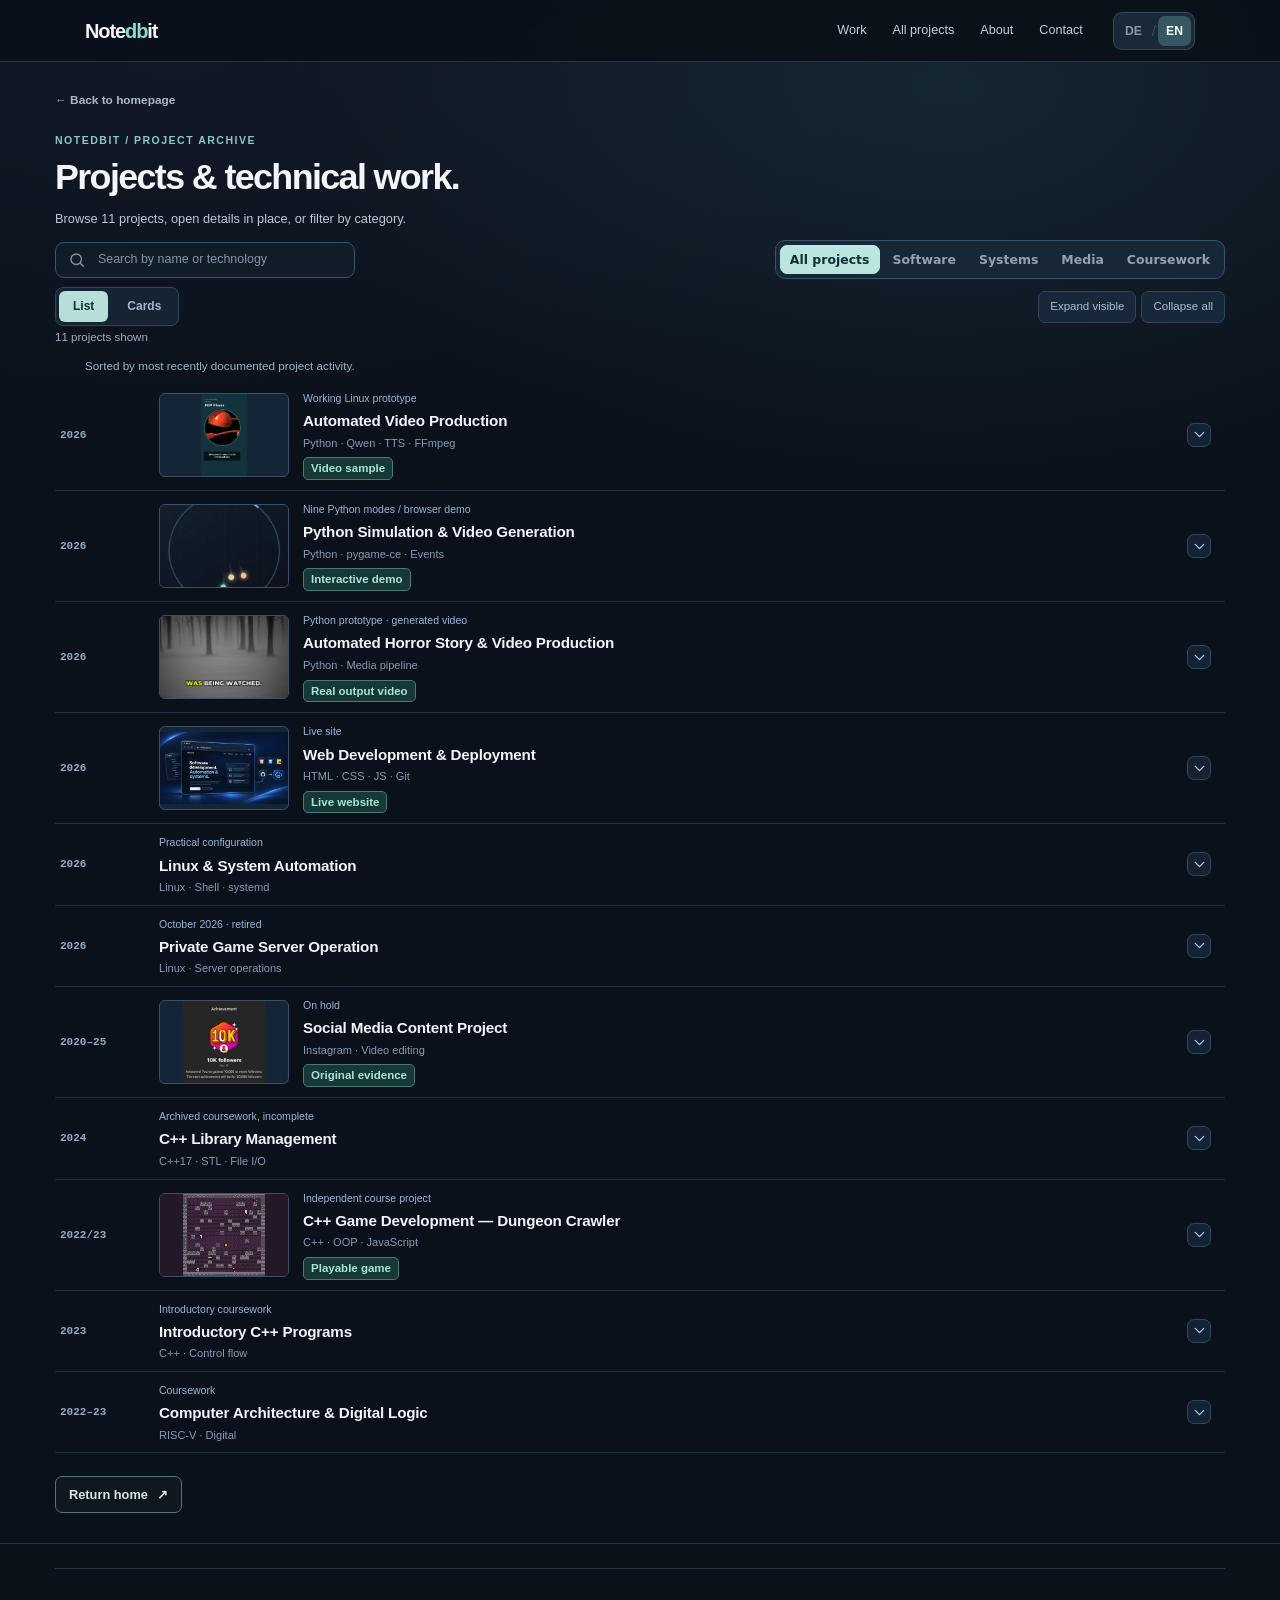
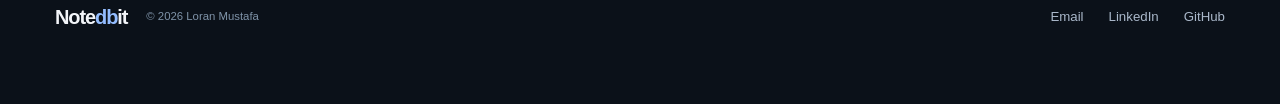
==== commit fbe067d6: "Add files via upload" ====
--- a/projects/index.html
+++ b/projects/index.html
@@ -1,3 +1,3 @@
 <!DOCTYPE html>
 
-<html lang="en"><head><meta charset="utf-8"/><meta content="width=device-width,initial-scale=1" name="viewport"/><title data-de="Projekte &amp; technische Arbeiten — Notedbit">Projects &amp; Technical Work — Notedbit</title><meta content="Portfolio archive: documented applications, technical system work, media projects and coursework by Loran Mustafa." data-content-de="Portfolioarchiv: dokumentierte Anwendungen, Systemarbeiten, Medienprojekte und Studienübungen von Loran Mustafa." name="description"/><meta content="#0a1018" name="theme-color"/><link href="https://notedbit.com/projects/" rel="canonical"/><meta content="website" property="og:type"/><meta content="Projects &amp; Technical Work — Notedbit" data-content-de="Projekte &amp; technische Arbeiten — Notedbit" property="og:title"/><meta content="Portfolio archive: documented applications, technical system work, media projects and coursework by Loran Mustafa." data-content-de="Portfolioarchiv: dokumentierte Anwendungen, Systemarbeiten, Medienprojekte und Studienübungen von Loran Mustafa." property="og:description"/><meta content="https://notedbit.com/projects/" property="og:url"/><meta content="https://notedbit.com/assets/og-preview.png" property="og:image"/><link href="../assets/favicon.svg" rel="icon" type="image/svg+xml"/><link href="../style.css" rel="stylesheet"/><script defer="" src="../language.js"></script><script defer="" src="../script.js"></script></head><body><a class="skip-link" href="#main-content"><span data-de="Zum Inhalt springen">Skip to content</span></a><header class="site-header" data-header=""><div class="nav-shell shell"><a aria-label="Notedbit home" class="brand wordmark" href="../index.html"><span>Note</span><span class="wordmark-db">db</span><span>it</span></a><button aria-controls="primary-nav" aria-expanded="false" aria-label="Open navigation" class="nav-toggle" data-nav-toggle="" type="button"><span></span><span></span></button><nav aria-label="Primary navigation" class="site-nav" id="primary-nav"><a href="../index.html#work"><span data-de="Arbeiten">Work</span></a><a href="../projects/"><span data-de="Alle Projekte">All projects</span></a><a href="../index.html#about"><span data-de="Über mich">About</span></a><a href="../index.html#contact"><span data-de="Kontakt">Contact</span></a></nav><div aria-label="Sprache / Language" class="language-switch" data-language-switch="" role="group"><button aria-label="Deutsch wählen" aria-pressed="false" data-lang="de" lang="de" type="button">DE</button><span aria-hidden="true">/</span><button aria-label="Choose English" aria-pressed="true" data-lang="en" lang="en" type="button">EN</button></div></div></header><main id="main-content"><section class="archive-lead shell"><a class="back-link" href="../index.html"><span data-de="← Zurück zur Startseite">← Back to homepage</span></a><p class="micro-label">NOTEDBIT / <span data-de="PROJEKTARCHIV">PROJECT ARCHIVE</span></p><h1><span data-de="Projekte &amp; technische Arbeiten.">Projects &amp; technical work.</span></h1><p data-de="11 Projekte durchsuchen, direkt aufklappen oder nach Kategorien filtern.">Browse 11 projects, open details in place, or filter by category.</p><div class="archive-controls"><label class="archive-search"><span class="sr-only"><span data-de="Projekte suchen">Search projects</span></span><svg aria-hidden="true" viewbox="0 0 24 24"><circle cx="11" cy="11" r="7"></circle><path d="m16 16 5 5"></path></svg><input autocomplete="off" data-placeholder-de="Nach Namen oder Technologie suchen" id="project-search" placeholder="Search by name or technology" type="search"/></label><div aria-label="Filter project categories" class="archive-filters" data-aria-label-de="Projektkategorien filtern" role="group"><button aria-controls="project-groups" aria-pressed="false" data-filter="all" type="button"><span data-de="Alle Projekte">All projects</span></button><button aria-controls="project-groups" aria-pressed="true" data-filter="software" type="button">Software</button><button aria-controls="project-groups" aria-pressed="false" data-filter="systems" type="button"><span data-de="Systeme">Systems</span></button><button aria-controls="project-groups" aria-pressed="false" data-filter="media" type="button"><span data-de="Medien">Media</span></button><button aria-controls="project-groups" aria-pressed="false" data-filter="coursework" type="button"><span data-de="Studium">Coursework</span></button></div></div><div aria-label="Project display options" class="archive-workspace-toolbar" data-aria-label-de="Ansichtseinstellungen"><div aria-label="Display style" class="archive-view-switch" data-aria-label-de="Darstellung" role="group"><button aria-pressed="true" data-archive-view="rows" type="button"><span data-de="Liste">List</span></button><button aria-pressed="false" data-archive-view="cards" type="button"><span data-de="Karten">Cards</span></button></div><div class="archive-bulk-actions"><button data-archive-expand="all" type="button"><span data-de="Alle sichtbaren öffnen">Expand visible</span></button><button data-archive-expand="none" type="button"><span data-de="Alle schließen">Collapse all</span></button></div></div><p aria-live="polite" class="archive-filter-feedback" data-result-count=""></p></section><p class="archive-sort-note"><span data-de="Nach neuestem dokumentierten Projektstand sortiert. Ungeklärte Daten zuletzt.">Sorted by latest documented activity. Unverified dates last.</span></p><div class="shell archive-main" id="project-groups"><section class="archive-group" data-archive-section="software" id="software"><div class="archive-group-head"><div><h2><span data-de="Anwendungen &amp; Software">Applications &amp; software</span></h2><p><span data-de="Eigenständige Anwendungen und Software-Studienarbeiten mit kenntlich gemachtem Entwicklungsstand.">Standalone applications and software coursework with stated development status.</span></p></div></div><div class="archive-records"><details class="archive-record" data-category="software" data-search="automated product video generation automatisierte produktvideogenerierung python application integrating local text generation, narration, composition and ffmpeg rendering. public prototype output and separate test record. python-anwendung mit lokaler textgenerierung, vertonung, szenenaufbau und ffmpeg-rendering. öffentlicher prototyp und separater testnachweis. python · qwen · tts · ffmpeg automated video production automatisierte videoproduktion" data-sort-year="2026" id="video"><summary class="archive-record-summary"><span class="archive-record-year">2026</span><span class="archive-record-heading"><span aria-hidden="true" class="archive-record-thumb"><img alt="" decoding="async" loading="lazy" src="../assets/trending-trove-poster.jpg"/></span><span class="archive-record-heading-content"><span class="archive-record-top"><span class="archive-record-status"><span data-de="Funktionsfähiger Linux-Prototyp">Working Linux prototype</span></span></span><span class="archive-record-title"><span data-de="Automatisierte Videoproduktion">Automated Video Production</span></span><span class="archive-record-stack">Python · Qwen · TTS · FFmpeg</span><span class="archive-evidence"><span data-de="Videobeispiel">Video sample</span></span></span></span><span aria-hidden="true" class="archive-record-chevron"><svg viewbox="0 0 24 24"><path d="m6 9 6 6 6-6"></path></svg></span></summary><div class="archive-record-panel"><p class="archive-record-description"><span data-de="Python-Anwendung mit lokaler Textgenerierung, Vertonung, Szenenaufbau und FFmpeg-Rendering. Öffentlicher Prototyp und separater Testnachweis.">Python application integrating local text generation, narration, composition and FFmpeg rendering. Public prototype output and separate test record.</span></p><div class="archive-facts"><div class="archive-fact"><h4><span data-de="Von Produktinformationen zur Videoausgabe">From product information to video output</span></h4><p><span data-de="Die Anwendung soll aus ausgewählten Produktdaten vertonte Produktvideos im Hochformat erzeugen. Python verbindet Datenverarbeitung, lokale Textgenerierung, Audio und Rendering zu einem durchgängigen Ablauf.">The application is designed to generate narrated vertical product videos from selected product data. Python coordinates data processing, local text generation, audio and rendering in an end-to-end workflow.</span></p></div><div class="archive-fact"><h4><span data-de="Komponenten der Pipeline">Pipeline components</span></h4><p><span data-de="Die Pipeline verwendet ein lokales Qwen-Modell für Skripte, Kokoro zur Sprachsynthese und FFmpeg für das Videorendering. Szenenzeiten, Untertitel, Komposition und technische Prüfungen werden innerhalb der Anwendung verarbeitet. Eine Desktop-Oberfläche auf Basis von PySide6 gehört zum Projekt.">The pipeline uses a local Qwen model for scripts, Kokoro for speech synthesis and FFmpeg for video rendering. Scene timing, captions, composition and technical checks are handled within the application. A PySide6-based desktop interface is part of the project.</span></p></div></div><div class="archive-media archive-video"><video aria-label="Video prototype: generated sample" controls="" data-aria-label-de="Videoprototyp: generiertes Beispiel" playsinline="" poster="../assets/trending-trove-poster.jpg" preload="none"><source src="../assets/trending-trove-prototype.mp4" type="video/mp4"/></video><div class="archive-media-caption"><strong><span data-de="Generiertes Prototypbeispiel">Generated prototype sample</span></strong><p><span data-de="Eine frühere Ausgabe der Anwendung, kein fertiges Produkt. Der separat dokumentierte Linux-End-to-End-Test verwendete eine andere Videodatei.">An earlier output of the application, not a finalized product. The separately documented Linux end-to-end test used another video file.</span></p></div></div><div class="archive-panel-links"><a class="archive-case-link" href="trendingtrove.html"><span data-de="Technische Dokumentation">Technical documentation</span> <span aria-hidden="true">↗</span></a></div></div></details><details class="archive-record" data-category="software" data-search="python simulation &amp; video generation python-simulationen &amp; videogenerierung pygame simulation with collisions, deterministic seeds and event-driven run evaluation. the full automated export workflow remains under development. pygame-simulation mit kollisionen, reproduzierbaren seeds und ereignisbasierter laufbewertung. der vollständige exportworkflow befindet sich in entwicklung. python · pygame-ce · events python simulation &amp; video generation python-simulationen &amp; videogenerierung" data-sort-year="2026" id="simulation"><summary class="archive-record-summary"><span class="archive-record-year">2026</span><span class="archive-record-heading"><span class="archive-record-top"><span class="archive-record-status"><span data-de="Simulationskern dokumentiert">Simulation core documented</span></span></span><span class="archive-record-title"><span data-de="Python-Simulationen &amp; Videogenerierung">Python Simulation &amp; Video Generation</span></span><span class="archive-record-stack">Python · pygame-ce · Events</span></span><span aria-hidden="true" class="archive-record-chevron"><svg viewbox="0 0 24 24"><path d="m6 9 6 6 6-6"></path></svg></span></summary><div class="archive-record-panel"><p class="archive-record-description"><span data-de="pygame-Simulation mit Kollisionen, reproduzierbaren Seeds und ereignisbasierter Laufbewertung. Der vollständige Exportworkflow befindet sich in Entwicklung.">pygame simulation with collisions, deterministic seeds and event-driven run evaluation. The full automated export workflow remains under development.</span></p><div class="archive-facts"><div class="archive-fact"><h4><span data-de="Simulationsmechanik">Simulation mechanics</span></h4><p><span data-de="Der dokumentierte funktionsfähige Stand umfasst mehrere bewegte Kugeln, Wand- und Kugelkollisionen, Escape-/Multiplikationslogik, deterministische Seeds, eindeutige Objekt-IDs und eine interne Simulationszeit.">The documented working state includes multiple moving balls, wall and ball collisions, escape/multiplication logic, deterministic seeds, unique object IDs and an internal simulation clock.</span></p></div><div class="archive-fact"><h4><span data-de="Events und Reproduzierbarkeit">Events and reproducibility</span></h4><p><span data-de="Ein Event-/Listener-System erfasst Kollisionen, Objekterzeugung, Entfernen und Punktestände. Debug-Overlays, Laufmetriken und automatische Prüfungen unterstützen Tests und reproduzierbare Entwicklungsdurchläufe.">An event/listener system records collisions, object creation, removal and scoring events. Debug overlays, run metrics and automated acceptance checks support testing and repeatable development runs.</span></p></div></div><div class="archive-panel-links"><a class="archive-case-link" href="python-simulations.html"><span data-de="Technische Dokumentation">Technical documentation</span> <span aria-hidden="true">↗</span></a></div></div></details><details class="archive-record" data-category="software" data-search="automated horror story &amp; video production automatisierte horrorstory- &amp; videoproduktion separate python project for story processing, voice and short-video composition. public showcase video not yet verified. separates python-projekt für story-verarbeitung, vertonung und kurze videos. öffentliches beispielvideo bislang nicht verifiziert. python · media pipeline automated horror story &amp; video production automatisierte horrorstory- &amp; videoproduktion" data-sort-year="2026" id="horror"><summary class="archive-record-summary"><span class="archive-record-year">2026</span><span class="archive-record-heading"><span class="archive-record-top"><span class="archive-record-status"><span data-de="Entwicklungsarchiv">Development archive</span></span></span><span class="archive-record-title"><span data-de="Automatisierte Horrorstory- &amp; Videoproduktion">Automated Horror Story &amp; Video Production</span></span><span class="archive-record-stack">Python · Media pipeline</span></span><span aria-hidden="true" class="archive-record-chevron"><svg viewbox="0 0 24 24"><path d="m6 9 6 6 6-6"></path></svg></span></summary><div class="archive-record-panel"><p class="archive-record-description"><span data-de="Separates Python-Projekt für Story-Verarbeitung, Vertonung und kurze Videos. Öffentliches Beispielvideo bislang nicht verifiziert.">Separate Python project for story processing, voice and short-video composition. Public showcase video not yet verified.</span></p><div class="archive-facts"><div class="archive-fact"><h4><span data-de="Vertonte fiktionale Geschichten">Narrated fictional stories</span></h4><p><span data-de="Das Projekt ist auf englischsprachige fiktionale Horrorvideos ausgerichtet. Es verbindet Erzähltext, Vertonung, Bildsequenzen, zurückhaltende Bildbewegung, Untertitel und Medienexport. Es ist von der Produktvideo-Pipeline getrennt.">The project targets English-language fictional horror videos. It combines narrative text, narration, image sequences, restrained visual movement, subtitles and media export. It is distinct from the product-video pipeline.</span></p></div><div class="archive-fact"><h4><span data-de="Stapelverarbeitung und Prüfungen">Batch processing and validation</span></h4><p><span data-de="Frühere Entwicklungsnotizen beschreiben einen Desktop-Ablauf mit mehreren unabhängigen Story-Durchläufen, Untertitelverarbeitung und der Fortsetzung nach Fehlern einzelner Stapelaufträge. Automatisierte Tests für die Stapelverarbeitung wurden dokumentiert; eine unabhängig geprüfte aktuelle Videodatei liegt hier nicht vor.">Earlier development notes describe a desktop workflow with multiple independent story runs, subtitle handling and recovery from failed items in a batch. Automated tests were reported for the batch workflow, but an independently checked current media sample is not included here.</span></p></div></div><div class="archive-panel-links"><a class="archive-case-link" href="horror-video-automation.html"><span data-de="Technische Dokumentation">Technical documentation</span> <span aria-hidden="true">↗</span></a></div></div></details><details class="archive-record" data-category="software" data-search="c++ library management c++-bibliotheksverwaltung archived multi-class application skeleton. the original command dispatcher was empty; attribution needs review before public code release. archivierter anwendungsentwurf mit mehreren klassen. die ursprüngliche befehlsverarbeitung war leer; urheberschaft vor codefreigabe klären. c++17 · stl · file i/o c++ library management c++-bibliotheksverwaltung" data-sort-year="2024" id="library"><summary class="archive-record-summary"><span class="archive-record-year">2024</span><span class="archive-record-heading"><span class="archive-record-top"><span class="archive-record-status"><span data-de="Archivierte Studienarbeit, unvollständig">Archived coursework, incomplete</span></span></span><span class="archive-record-title"><span data-de="C++-Bibliotheksverwaltung">C++ Library Management</span></span><span class="archive-record-stack">C++17 · STL · File I/O</span></span><span aria-hidden="true" class="archive-record-chevron"><svg viewbox="0 0 24 24"><path d="m6 9 6 6 6-6"></path></svg></span></summary><div class="archive-record-panel"><p class="archive-record-description"><span data-de="Archivierter Anwendungsentwurf mit mehreren Klassen. Die ursprüngliche Befehlsverarbeitung war leer; Urheberschaft vor Codefreigabe klären.">Archived multi-class application skeleton. The original command dispatcher was empty; attribution needs review before public code release.</span></p><div class="archive-facts"><div class="archive-fact"><h4><span data-de="Mehrere fachliche Klassen">Multiple domain classes</span></h4><p><span data-de="Der archivierte Code enthält getrennte Klassen für Book, Author, User, Tag, BorrowEntry und Library sowie Header-/Quelldateitrennung, Standardcontainer, Suchroutinen und Datei-Ein-/Ausgabe.">The archived code contains separate Book, Author, User, Tag, BorrowEntry and Library classes, with header/source separation, standard containers, lookup routines and file-I/O methods.</span></p></div><div class="archive-fact"><h4><span data-de="Fehlende Kommandoverarbeitung">Missing command dispatch</span></h4><p><span data-de="Die Hauptschleife ruft Library::processCommand() auf, die Methode ist im verfügbaren Archiv aber leer. Auch die Ausleihberechtigung ist nur ein Platzhalter. Ein erfolgreicher Build bedeutet deshalb nicht, dass die Anwendung benutzbar ist.">The main input loop calls Library::processCommand(), but that method has no implementation in the available archive. A borrowing authorization check is also a placeholder. A successful build therefore does not mean the application is usable.</span></p></div></div><div class="archive-panel-links"><a class="archive-case-link" href="library-management.html"><span data-de="Technische Dokumentation">Technical documentation</span> <span aria-hidden="true">↗</span></a></div></div></details><details class="archive-record" data-category="software" data-search="c++ game development — dungeon crawler c++-spieleentwicklung — dungeon crawler independently developed c++ project with object-oriented mechanics; later browser-playable javascript adaptation. eigenständig entwickeltes c++-projekt mit objektorientierten mechaniken; später erstellte, spielbare javascript-adaption. c++ · oop · javascript c++ game development — dungeon crawler c++-spieleentwicklung — dungeon crawler" data-sort-year="2023" id="dungeon"><summary class="archive-record-summary"><span class="archive-record-year">2022/23</span><span class="archive-record-heading"><span aria-hidden="true" class="archive-record-thumb"><img alt="" decoding="async" loading="lazy" src="../assets/dungeoncrawler-gameplay.png"/></span><span class="archive-record-heading-content"><span class="archive-record-top"><span class="archive-record-status"><span data-de="Eigenständiges Studienprojekt">Independent course project</span></span></span><span class="archive-record-title"><span data-de="C++-Spieleentwicklung — Dungeon Crawler">C++ Game Development — Dungeon Crawler</span></span><span class="archive-record-stack">C++ · OOP · JavaScript</span><span class="archive-evidence"><span data-de="Spielbare Demo">Playable game</span></span></span></span><span aria-hidden="true" class="archive-record-chevron"><svg viewbox="0 0 24 24"><path d="m6 9 6 6 6-6"></path></svg></span></summary><div class="archive-record-panel"><p class="archive-record-description"><span data-de="Ursprüngliches eigenständiges C++-Projekt mit objektorientierten Mechaniken; später erstellte, spielbare JavaScript-Adaption.">Original independent C++ project with object-oriented mechanics; later browser-playable JavaScript adaptation.</span></p><div class="archive-facts"><div class="archive-fact"><h4><span data-de="Ursprüngliches C++-Projekt">Original C++ project</span></h4><p><span data-de="Entwickelt im Rahmen von Algorithmen und Datenstrukturen an der Universität Osnabrück. Die ursprüngliche Umgebung verwendete AlgoViz / SVG für die Darstellung und umfasste Charaktere, Gegner, Kämpfe, Gegenstände, Truhen, Gold, Gifteffekte und Levelwechsel.">Developed as part of Algorithms and Data Structures at the University of Osnabrück. The original environment used AlgoViz / SVG for graphics and included characters, enemies, combat, items, chests, gold, poison effects and level progression.</span></p></div><div class="archive-fact"><h4><span data-de="Spiel- und Levelmechanik">Game and level logic</span></h4><p><span data-de="Der ursprüngliche Code enthält objektorientierte Klassen und eine rasterbasierte Dungeon-Logik. Zufällige Levelgenerierung und Prüfungen erreichbarer Bereiche gehören zur dokumentierten Implementierung. Der Browser-Port bildet ausgewählte Mechaniken mit JavaScript und den vorhandenen Pixel-Art-Grafiken nach.">The original code includes object-oriented classes and grid-based dungeon logic. Randomized level generation and checks for reachable areas are part of the documented implementation. The browser port reproduces selected mechanics using JavaScript and the existing pixel-art assets.</span></p></div></div><div class="archive-media archive-game"><div class="archive-game-preview"><img alt="Screenshot from the actual running Dungeon Crawler browser game" data-alt-de="Screenshot der laufenden Dungeon-Crawler-Browserversion" loading="lazy" src="../assets/dungeoncrawler-gameplay.png"/><div><strong><span data-de="Spielbare Browser-Adaption">Playable browser adaptation</span></strong><p><span data-de="Das Browser-Spiel ist eine spätere JavaScript-Adaption, nicht die ursprüngliche C++-Studienabgabe.">The browser game is a later JavaScript adaptation, not the original C++ coursework submission.</span></p><button aria-expanded="false" class="archive-game-launch" data-game-toggle="" type="button"><span data-de="Spiel hier laden">Load game here</span></button></div></div><div class="archive-game-frame" hidden=""><iframe allowfullscreen="" data-game-src="../games/dungeoncrawler/" loading="lazy" title="Playable Dungeon Crawler demo"></iframe><p class="archive-game-note"><span data-de="Für eine größere Ansicht das vollständige Spiel öffnen.">For a larger view, open the full game.</span> <a href="../games/dungeoncrawler/"><span data-de="Ganzes Spiel öffnen">Open full game</span> ↗</a></p></div></div><div class="archive-panel-links"><a class="archive-case-link" href="dungeoncrawler.html"><span data-de="Technische Dokumentation">Technical documentation</span> <span aria-hidden="true">↗</span></a></div></div></details></div></section><section class="archive-group" data-archive-section="systems" id="systems"><div class="archive-group-head"><div><h2><span data-de="Web &amp; Infrastruktur">Web &amp; infrastructure</span></h2><p><span data-de="Bereitstellung, Linux-Wartung, Skripte und Serverbetrieb.">Deployment, Linux maintenance, scripting and server operation.</span></p></div></div><div class="archive-records"><details class="archive-record" data-category="systems" data-search="web development &amp; deployment webentwicklung &amp; bereitstellung responsive bilingual static website, github pages deployment and browser game integration. responsive zweisprachige statische website, github-pages-bereitstellung und integration eines browserspiels. html · css · js · git web development &amp; deployment webentwicklung &amp; bereitstellung" data-sort-year="2026" id="website"><summary class="archive-record-summary"><span class="archive-record-year">2026</span><span class="archive-record-heading"><span aria-hidden="true" class="archive-record-thumb"><img alt="" decoding="async" loading="lazy" src="../assets/notedbit-site-preview.png"/></span><span class="archive-record-heading-content"><span class="archive-record-top"><span class="archive-record-status"><span data-de="Veröffentlichte Website">Live site</span></span></span><span class="archive-record-title"><span data-de="Webentwicklung &amp; Bereitstellung">Web Development &amp; Deployment</span></span><span class="archive-record-stack">HTML · CSS · JS · Git</span><span class="archive-evidence"><span data-de="Live-Website">Live website</span></span></span></span><span aria-hidden="true" class="archive-record-chevron"><svg viewbox="0 0 24 24"><path d="m6 9 6 6 6-6"></path></svg></span></summary><div class="archive-record-panel"><p class="archive-record-description"><span data-de="Responsive zweisprachige statische Website, GitHub-Pages-Bereitstellung und Integration eines Browserspiels.">Responsive bilingual static website, GitHub Pages deployment and browser game integration.</span></p><div class="archive-facts"><div class="archive-fact"><h4><span data-de="HTML, CSS und JavaScript">Plain HTML, CSS and JavaScript</span></h4><p><span data-de="Notedbit wird ohne Frontend-Framework oder Backend umgesetzt. Die Website enthält responsive Navigation, eine zweisprachige Oberfläche, Projektseiten, einen Videoplayer und eine interaktive JavaScript-Spieladaption.">Notedbit is built without a frontend framework or backend. The site includes responsive navigation, a bilingual interface, project pages, a media player and an interactive JavaScript game adaptation.</span></p></div><div class="archive-fact"><h4><span data-de="Versioniert und veröffentlicht">Versioned and published</span></h4><p><span data-de="Der Quellcode wird mit Git und GitHub verwaltet und über GitHub Pages unter einer eigenen Domain bereitgestellt. Das öffentliche Repository dokumentiert die Seitenstruktur und den verfügbaren Quellcode.">The source is managed with Git and GitHub and served through GitHub Pages under a custom domain. The public repository documents the site structure and the available source code.</span></p></div></div><div class="archive-media archive-site-preview"><img alt="Screenshot of the actual Notedbit portfolio website" data-alt-de="Screenshot der tatsächlichen Notedbit-Portfolio-Website" loading="lazy" src="../assets/notedbit-site-preview.png"/><p><span data-de="Screenshot dieses Portfolios; der Quellcode ist im öffentlichen Repository verfügbar.">Screenshot of this portfolio; source code is available in the public repository.</span> <a href="https://github.com/NotedBit/notedbit" rel="noopener noreferrer" target="_blank">GitHub ↗</a></p></div><div class="archive-panel-links"><a class="archive-case-link" href="web-development.html"><span data-de="Technische Dokumentation">Technical documentation</span> <span aria-hidden="true">↗</span></a> <a class="archive-case-link" href="https://github.com/NotedBit/notedbit" rel="noopener noreferrer" target="_blank">GitHub ↗</a></div></div></details><details class="archive-record" data-category="systems" data-search="linux &amp; system automation linux &amp; systemautomatisierung linux migration, troubleshooting, shell/systemd tasks and documented maintenance workflows. linux-migration, fehlerdiagnose, shell-/systemd-aufgaben und dokumentierte wartungsabläufe. linux · shell · systemd linux &amp; system automation linux &amp; systemautomatisierung" data-sort-year="2026" id="linux"><summary class="archive-record-summary"><span class="archive-record-year">2026</span><span class="archive-record-heading"><span class="archive-record-top"><span class="archive-record-status"><span data-de="Praktische Konfiguration">Practical configuration</span></span></span><span class="archive-record-title"><span data-de="Linux &amp; Systemautomatisierung">Linux &amp; System Automation</span></span><span class="archive-record-stack">Linux · Shell · systemd</span></span><span aria-hidden="true" class="archive-record-chevron"><svg viewbox="0 0 24 24"><path d="m6 9 6 6 6-6"></path></svg></span></summary><div class="archive-record-panel"><p class="archive-record-description"><span data-de="Linux-Migration, Fehlerdiagnose, Shell-/systemd-Aufgaben und dokumentierte Wartungsabläufe.">Linux migration, troubleshooting, shell/systemd tasks and documented maintenance workflows.</span></p><div class="archive-facts"><div class="archive-fact"><h4><span data-de="Shell und systemd">Shell and systemd</span></h4><p><span data-de="Zu den Linux-Wartungsaufgaben gehören skriptbasierte APT-/Flatpak-Updates und eine Zeitsteuerung über systemd. Die Arbeiten zeigen lokale Automatisierung, nicht die Administration produktiver Unternehmensinfrastruktur.">Linux maintenance tasks include scripted APT/Flatpak updates and systemd-based scheduling. The work demonstrates configuration and operation of local automation, not production-scale infrastructure administration.</span></p></div><div class="archive-fact"><h4><span data-de="Fehleranalyse und Systemmigration">Troubleshooting and system migration</span></h4><p><span data-de="Dokumentierte Arbeiten umfassen Boot- und Datenträgermigration, Desktop- und Hardwarekonfiguration, Audio-/Netzwerkdiagnose und Untersuchungen schwankender WLAN-/Downloadgeschwindigkeiten. Eine Datenträgermigration auf NVMe wurde abgeschlossen und das System erfolgreich gestartet.">Documented work includes boot and storage migration, desktop and hardware configuration, audio/network diagnostics and investigation of fluctuating Wi-Fi/download performance. A disk-to-NVMe migration was completed and the system booted successfully.</span></p></div></div><div class="archive-panel-links"><a class="archive-case-link" href="linux-automation.html"><span data-de="Technische Dokumentation">Technical documentation</span> <span aria-hidden="true">↗</span></a></div></div></details><details class="archive-record" data-category="systems" data-search="private game server operation betrieb eines privaten gameservers dauntless revived server operations on linux. server operation, not development of the original game. dauntless-revived-serverbetrieb unter linux. serveradministration, keine entwicklung des ursprünglichen spiels. linux · server operations private game server operation betrieb eines privaten gameservers" data-sort-year="0" id="server"><summary class="archive-record-summary"><span class="archive-record-year"><span data-de="Datum offen">Date unverified</span></span><span class="archive-record-heading"><span class="archive-record-top"><span class="archive-record-status"><span data-de="Archivierter Betrieb">Archived operation</span></span></span><span class="archive-record-title"><span data-de="Betrieb eines privaten Gameservers">Private Game Server Operation</span></span><span class="archive-record-stack">Linux · Server operations</span></span><span aria-hidden="true" class="archive-record-chevron"><svg viewbox="0 0 24 24"><path d="m6 9 6 6 6-6"></path></svg></span></summary><div class="archive-record-panel"><p class="archive-record-description"><span data-de="Dauntless-Revived-Serverbetrieb unter Linux. Serveradministration, keine Entwicklung des ursprünglichen Spiels.">Dauntless Revived server operations on Linux. Server operation, not development of the original game.</span></p><div class="archive-facts"><div class="archive-fact"><h4><span data-de="Privater Dauntless-Server">Private Dauntless server</span></h4><p><span data-de="Ein privater Dauntless-Revived-Server wurde unter Linux eingerichtet und betrieben, einschließlich Wartung und Backups. Der Dienst wurde inzwischen eingestellt. Dies belegt Betriebserfahrung, nicht die Entwicklung des Spiels oder einer kommerziellen Hosting-Plattform.">A private Dauntless Revived server was configured and operated under Linux, with maintenance and backups. The service has since been discontinued; this is operational experience, not a claim of developing the game or a commercial hosted platform.</span></p></div><div class="archive-fact"><h4><span data-de="Umfang der Dokumentation">Documentation scope</span></h4><p><span data-de="Dies sind getrennte technische Arbeiten, die als Fallstudie zusammengefasst werden, kein einheitliches Softwareprodukt. Ein Live-Administrationsdashboard, produktives Monitoring oder ein öffentlicher Server-Endpunkt wird nicht behauptet.">These are separate technical tasks grouped as a case study, not one unified software product. No live administrative dashboard, production monitoring setup or public server endpoint is claimed.</span></p></div></div><div class="archive-panel-links"><a class="archive-case-link" href="linux-automation.html#server"><span data-de="Technische Dokumentation">Technical documentation</span> <span aria-hidden="true">↗</span></a></div></div></details></div></section><section class="archive-group" data-archive-section="media" id="media"><div class="archive-group-head"><div><h2><span data-de="Medien &amp; Veröffentlichung">Media &amp; publishing</span></h2><p><span data-de="Eigenständige Medienarbeit, nicht als Softwareentwicklung dargestellt.">Independent content work, not presented as software engineering.</span></p></div></div><div class="archive-records"><details class="archive-record" data-category="media" data-search="social media content project social-media-projekt memesmoke: independent short-form media publishing, creative editing and audience-performance analysis. memesmoke: eigenständige kurzvideo-veröffentlichungen, bearbeitung und auswertung der reichweite. instagram · video editing social media content project social-media-projekt" data-sort-year="2025" id="memesmoke"><summary class="archive-record-summary"><span class="archive-record-year">2020–25</span><span class="archive-record-heading"><span aria-hidden="true" class="archive-record-thumb"><img alt="" decoding="async" loading="lazy" src="../assets/memesmoke-achievement-10k.jpg"/></span><span class="archive-record-heading-content"><span class="archive-record-top"><span class="archive-record-status"><span data-de="Pausiert">On hold</span></span></span><span class="archive-record-title"><span data-de="Social-Media-Projekt">Social Media Content Project</span></span><span class="archive-record-stack">Instagram · Video editing</span><span class="archive-evidence"><span data-de="Originalnachweis">Original evidence</span></span></span></span><span aria-hidden="true" class="archive-record-chevron"><svg viewbox="0 0 24 24"><path d="m6 9 6 6 6-6"></path></svg></span></summary><div class="archive-record-panel"><p class="archive-record-description"><span data-de="MemeSmoke: eigenständige Kurzvideo-Veröffentlichungen, Bearbeitung und Auswertung der Reichweite.">MemeSmoke: independent short-form media publishing, creative editing and audience-performance analysis.</span></p><div class="archive-facts"><div class="archive-fact"><h4><span data-de="Bearbeitung, Veröffentlichung und Auswertung">Editing, publishing and analysis</span></h4><p><span data-de="Das Projekt umfasste die Aufbereitung und Veröffentlichung kurzer Medieninhalte sowie die Auswertung ihrer Leistung mit Instagram Insights. Es wird als digitales Medienprojekt präsentiert, nicht als Programmierarbeit.">The account involved preparing and publishing short-form media content and reviewing performance using Instagram Insights. It is presented as a digital media project, not a programming project.</span></p></div><div class="archive-fact"><h4><span data-de="Dokumentierte Reichweite">Recorded reach</span></h4><p><span data-de="Der Account erreichte zeitweise mehr als 10.000 Follower, veröffentlichte über 90 Reels und erzielte mit einzelnen Beiträgen bis zu 8,1 Millionen Aufrufe. Dies sind historische Projektergebnisse, keine aktuellen Reichweitenwerte.">The account reached more than 10,000 followers at its peak, published over 90 Reels and recorded individual posts with up to 8.1 million views. These are historical project results, not current reach figures.</span></p></div></div><div class="archive-media archive-milestones"><img alt="Original screenshot celebrating 10,000 followers" data-alt-de="Original-Screenshot zum Meilenstein von 10.000 Followern" loading="lazy" src="../assets/memesmoke-achievement-10k.jpg"/><img alt="Original screenshot celebrating 5 million plays" data-alt-de="Original-Screenshot zum Meilenstein von fünf Millionen Aufrufen" loading="lazy" src="../assets/memesmoke-achievement-5m.jpg"/><p><span data-de="Historische Screenshots, keine aktuellen Reichweitenzahlen.">Historical screenshots, not current audience figures.</span></p></div><div class="archive-panel-links"><a class="archive-case-link" href="media-project.html"><span data-de="Technische Dokumentation">Technical documentation</span> <span aria-hidden="true">↗</span></a></div></div></details></div></section><section class="archive-group" data-archive-section="coursework" id="coursework"><div class="archive-group-head"><div><h2><span data-de="Frühere Studienarbeiten">Earlier coursework</span></h2><p><span data-de="Kleinere Aufgaben, die nicht zu Softwareprodukten aufgebläht werden.">Smaller assignments grouped without inflating them into products.</span></p></div></div><div class="archive-records"><details class="archive-record" data-category="coursework" data-search="introductory c++ programs c++-einführungsprogramme currency conversion, letter generation and introductory console exercises. währungsumrechnung, briefgenerierung und einfache konsolenübungen. c++ · control flow introductory c++ programs c++-einführungsprogramme" data-sort-year="2024" id="introcpp"><summary class="archive-record-summary"><span class="archive-record-year">2023/24</span><span class="archive-record-heading"><span class="archive-record-top"><span class="archive-record-status"><span data-de="Einführende Studienarbeit">Introductory coursework</span></span></span><span class="archive-record-title"><span data-de="C++-Einführungsprogramme">Introductory C++ Programs</span></span><span class="archive-record-stack">C++ · Control flow</span></span><span aria-hidden="true" class="archive-record-chevron"><svg viewbox="0 0 24 24"><path d="m6 9 6 6 6-6"></path></svg></span></summary><div class="archive-record-panel"><p class="archive-record-description"><span data-de="Währungsumrechnung, Briefgenerierung und einfache Konsolenübungen.">Currency conversion, letter generation and introductory console exercises.</span></p><div class="archive-facts"><div class="archive-fact"><h4><span data-de="Kleine C++-Übungen">Small C++ exercises</span></h4><p><span data-de="Vorhandene Grundlagenübungen: Währungsumrechnung mit festen Kursen, einfache Textausgabe und Konsolen-Ein-/Ausgabe. Keine eigenständigen Softwareprodukte.">Source-backed fundamentals: currency conversion with fixed rates, conditional text output, and console I/O. These are not standalone software products.</span></p></div></div><div class="archive-panel-links"><a class="archive-case-link" href="coursework.html#cpp"><span data-de="Technische Dokumentation">Technical documentation</span> <span aria-hidden="true">↗</span></a></div></div></details><details class="archive-record" data-category="coursework" data-search="computer architecture &amp; digital logic rechnerarchitektur &amp; digitale logik risc-v assembly and digital-circuit exercises from university modules; scope of individual submissions remains under review. risc-v-assembly und digitalschaltungen aus dem studium; umfang einzelner abgaben noch in prüfung. risc-v · digital computer architecture &amp; digital logic rechnerarchitektur &amp; digitale logik" data-sort-year="0" id="architecture"><summary class="archive-record-summary"><span class="archive-record-year"><span data-de="Datum offen">Date unverified</span></span><span class="archive-record-heading"><span class="archive-record-top"><span class="archive-record-status"><span data-de="Studienübungen">Coursework</span></span></span><span class="archive-record-title"><span data-de="Rechnerarchitektur &amp; Digitale Logik">Computer Architecture &amp; Digital Logic</span></span><span class="archive-record-stack">RISC-V · Digital</span></span><span aria-hidden="true" class="archive-record-chevron"><svg viewbox="0 0 24 24"><path d="m6 9 6 6 6-6"></path></svg></span></summary><div class="archive-record-panel"><p class="archive-record-description"><span data-de="RISC-V-Assembly und Digitalschaltungen aus dem Studium; Umfang einzelner Abgaben noch in Prüfung.">RISC-V assembly and digital-circuit exercises from university modules; scope of individual submissions remains under review.</span></p><div class="archive-facts"><div class="archive-fact"><h4><span data-de="Digitale Logik und RISC-V">Digital logic and RISC-V</span></h4><p><span data-de="Studienmaterialien und frühere Gespräche beziehen sich auf Digital-Schaltungsübungen und RISC-V-/Assembly-Arbeiten. Simulator-Dateien allein belegen kein abgeschlossenes eigenständiges Softwareprojekt. Umfang und Urheberschaft einzelner Abgaben müssen vor einer Veröffentlichung geprüft werden.">University materials and earlier discussions reference Digital circuit exercises and RISC-V/Assembly work. Simulator files alone are not evidence of a completed independent software project. The scope and authorship of specific submissions require review before publication.</span></p></div></div><div class="archive-panel-links"><a class="archive-case-link" href="coursework.html#hardware"><span data-de="Technische Dokumentation">Technical documentation</span> <span aria-hidden="true">↗</span></a></div></div></details></div></section></div><div class="shell archive-closing"><a class="button button-secondary" href="../index.html"><span data-de="Zur Startseite">Return home</span><span aria-hidden="true">↗</span></a></div></main><footer class="site-footer portfolio-footer"><div class="footer-shell shell"><div class="footer-identity"><a aria-label="Notedbit home" class="brand wordmark" href="../index.html"><span>Note</span><span class="wordmark-db">db</span><span>it</span></a><p>© <span data-year="">2026</span> Loran Mustafa</p></div><div class="footer-meta"><a href="mailto:loran@notedbit.com">Email</a><a href="https://www.linkedin.com/in/loran-mustafa" rel="noopener noreferrer" target="_blank">LinkedIn</a><a href="https://github.com/notedbit" rel="noopener noreferrer" target="_blank">GitHub</a></div></div></footer><script defer="" src="../archive.js"></script></body></html>+<html lang="en"><head><meta charset="utf-8"/><meta content="width=device-width,initial-scale=1" name="viewport"/><title data-de="Projekte &amp; technische Arbeiten — Notedbit">Projects &amp; Technical Work — Notedbit</title><meta content="Portfolio archive: documented applications, technical system work, media projects and coursework by Loran Mustafa." data-content-de="Portfolioarchiv: dokumentierte Anwendungen, Systemarbeiten, Medienprojekte und Studienübungen von Loran Mustafa." name="description"/><meta content="#0a1018" name="theme-color"/><link href="https://notedbit.com/projects/" rel="canonical"/><meta content="website" property="og:type"/><meta content="Projects &amp; Technical Work — Notedbit" data-content-de="Projekte &amp; technische Arbeiten — Notedbit" property="og:title"/><meta content="Portfolio archive: documented applications, technical system work, media projects and coursework by Loran Mustafa." data-content-de="Portfolioarchiv: dokumentierte Anwendungen, Systemarbeiten, Medienprojekte und Studienübungen von Loran Mustafa." property="og:description"/><meta content="https://notedbit.com/projects/" property="og:url"/><meta content="https://notedbit.com/assets/og-preview.png" property="og:image"/><link href="../assets/favicon.svg" rel="icon" type="image/svg+xml"/><link href="../style.css" rel="stylesheet"/><script defer="" src="../language.js"></script><script defer="" src="../script.js"></script></head><body><a class="skip-link" href="#main-content"><span data-de="Zum Inhalt springen">Skip to content</span></a><header class="site-header" data-header=""><div class="nav-shell shell"><a aria-label="Notedbit home" class="brand wordmark" href="../index.html"><span>Note</span><span class="wordmark-db">db</span><span>it</span></a><button aria-controls="primary-nav" aria-expanded="false" aria-label="Open navigation" class="nav-toggle" data-nav-toggle="" type="button"><span></span><span></span></button><nav aria-label="Primary navigation" class="site-nav" id="primary-nav"><a href="../index.html#work"><span data-de="Arbeiten">Work</span></a><a href="../projects/"><span data-de="Alle Projekte">All projects</span></a><a href="../index.html#about"><span data-de="Über mich">About</span></a><a href="../index.html#contact"><span data-de="Kontakt">Contact</span></a></nav><div aria-label="Sprache / Language" class="language-switch" data-language-switch="" role="group"><button aria-label="Deutsch wählen" aria-pressed="false" data-lang="de" lang="de" type="button">DE</button><span aria-hidden="true">/</span><button aria-label="Choose English" aria-pressed="true" data-lang="en" lang="en" type="button">EN</button></div></div></header><main id="main-content"><section class="archive-lead shell"><a class="back-link" href="../index.html"><span data-de="← Zurück zur Startseite">← Back to homepage</span></a><p class="micro-label">NOTEDBIT / <span data-de="PROJEKTARCHIV">PROJECT ARCHIVE</span></p><h1><span data-de="Projekte &amp; technische Arbeiten.">Projects &amp; technical work.</span></h1><p data-de="11 Projekte durchsuchen, direkt aufklappen oder nach Kategorien filtern.">Browse 11 projects, open details in place, or filter by category.</p><div class="archive-controls"><label class="archive-search"><span class="sr-only"><span data-de="Projekte suchen">Search projects</span></span><svg aria-hidden="true" viewbox="0 0 24 24"><circle cx="11" cy="11" r="7"></circle><path d="m16 16 5 5"></path></svg><input autocomplete="off" data-placeholder-de="Nach Namen oder Technologie suchen" id="project-search" placeholder="Search by name or technology" type="search"/></label><div aria-label="Filter project categories" class="archive-filters" data-aria-label-de="Projektkategorien filtern" role="group"><button aria-controls="project-groups" aria-pressed="false" data-filter="all" type="button"><span data-de="Alle Projekte">All projects</span></button><button aria-controls="project-groups" aria-pressed="true" data-filter="software" type="button">Software</button><button aria-controls="project-groups" aria-pressed="false" data-filter="systems" type="button"><span data-de="Systeme">Systems</span></button><button aria-controls="project-groups" aria-pressed="false" data-filter="media" type="button"><span data-de="Medien">Media</span></button><button aria-controls="project-groups" aria-pressed="false" data-filter="coursework" type="button"><span data-de="Studium">Coursework</span></button></div></div><div aria-label="Project display options" class="archive-workspace-toolbar" data-aria-label-de="Ansichtseinstellungen"><div aria-label="Display style" class="archive-view-switch" data-aria-label-de="Darstellung" role="group"><button aria-pressed="true" data-archive-view="rows" type="button"><span data-de="Liste">List</span></button><button aria-pressed="false" data-archive-view="cards" type="button"><span data-de="Karten">Cards</span></button></div><div class="archive-bulk-actions"><button data-archive-expand="all" type="button"><span data-de="Alle sichtbaren öffnen">Expand visible</span></button><button data-archive-expand="none" type="button"><span data-de="Alle schließen">Collapse all</span></button></div></div><p aria-live="polite" class="archive-filter-feedback" data-result-count=""></p></section><p class="archive-sort-note"><span data-de="Nach dem zuletzt dokumentierten Projektstand sortiert.">Sorted by most recently documented project activity.</span></p><div class="shell archive-main" id="project-groups"><section class="archive-group" data-archive-section="software" id="software"><div class="archive-group-head"><div><h2><span data-de="Anwendungen &amp; Software">Applications &amp; software</span></h2><p><span data-de="Eigenständige Anwendungen und Software-Studienarbeiten mit kenntlich gemachtem Entwicklungsstand.">Standalone applications and software coursework with stated development status.</span></p></div></div><div class="archive-records"><details class="archive-record" data-category="software" data-search="automated product video generation automatisierte produktvideogenerierung python application integrating local text generation, narration, composition and ffmpeg rendering. public prototype output and separate test record. python-anwendung mit lokaler textgenerierung, vertonung, szenenaufbau und ffmpeg-rendering. öffentlicher prototyp und separater testnachweis. python · qwen · tts · ffmpeg automated video production automatisierte videoproduktion" data-sort-year="2026" id="video"><summary class="archive-record-summary"><span class="archive-record-year">2026</span><span class="archive-record-heading"><span aria-hidden="true" class="archive-record-thumb"><img alt="" decoding="async" loading="lazy" src="../assets/trending-trove-poster.jpg"/></span><span class="archive-record-heading-content"><span class="archive-record-top"><span class="archive-record-status"><span data-de="Funktionsfähiger Linux-Prototyp">Working Linux prototype</span></span></span><span class="archive-record-title"><span data-de="Automatisierte Videoproduktion">Automated Video Production</span></span><span class="archive-record-stack">Python · Qwen · TTS · FFmpeg</span><span class="archive-evidence"><span data-de="Videobeispiel">Video sample</span></span></span></span><span aria-hidden="true" class="archive-record-chevron"><svg viewbox="0 0 24 24"><path d="m6 9 6 6 6-6"></path></svg></span></summary><div class="archive-record-panel"><p class="archive-record-description"><span data-de="Python-Anwendung mit lokaler Textgenerierung, Vertonung, Szenenaufbau und FFmpeg-Rendering. Öffentlicher Prototyp und separater Testnachweis.">Python application integrating local text generation, narration, composition and FFmpeg rendering. Public prototype output and separate test record.</span></p><div class="archive-facts"><div class="archive-fact"><h4><span data-de="Von Produktinformationen zur Videoausgabe">From product information to video output</span></h4><p><span data-de="Die Anwendung soll aus ausgewählten Produktdaten vertonte Produktvideos im Hochformat erzeugen. Python verbindet Datenverarbeitung, lokale Textgenerierung, Audio und Rendering zu einem durchgängigen Ablauf.">The application is designed to generate narrated vertical product videos from selected product data. Python coordinates data processing, local text generation, audio and rendering in an end-to-end workflow.</span></p></div><div class="archive-fact"><h4><span data-de="Komponenten der Pipeline">Pipeline components</span></h4><p><span data-de="Die Pipeline verwendet ein lokales Qwen-Modell für Skripte, Kokoro zur Sprachsynthese und FFmpeg für das Videorendering. Szenenzeiten, Untertitel, Komposition und technische Prüfungen werden innerhalb der Anwendung verarbeitet. Eine Desktop-Oberfläche auf Basis von PySide6 gehört zum Projekt.">The pipeline uses a local Qwen model for scripts, Kokoro for speech synthesis and FFmpeg for video rendering. Scene timing, captions, composition and technical checks are handled within the application. A PySide6-based desktop interface is part of the project.</span></p></div></div><div class="archive-media archive-video"><video aria-label="Video prototype: generated sample" controls="" data-aria-label-de="Videoprototyp: generiertes Beispiel" playsinline="" poster="../assets/trending-trove-poster.jpg" preload="none"><source src="../assets/trending-trove-prototype.mp4" type="video/mp4"/></video><div class="archive-media-caption"><strong><span data-de="Generiertes Prototypbeispiel">Generated prototype sample</span></strong><p><span data-de="Eine frühere Ausgabe der Anwendung, kein fertiges Produkt. Der separat dokumentierte Linux-End-to-End-Test verwendete eine andere Videodatei.">An earlier output of the application, not a finalized product. The separately documented Linux end-to-end test used another video file.</span></p></div></div><div class="archive-panel-links"><a class="archive-case-link" href="../assets/trending-trove-prototype.mp4"><span data-de="Ausgabevideo ansehen">Watch generated sample</span> ↗</a><a class="archive-case-link" href="trendingtrove.html"><span data-de="Technische Dokumentation">Technical documentation</span> <span aria-hidden="true">↗</span></a></div></div></details><details class="archive-record" data-category="software" data-search="python simulation &amp; video generation python-simulationen &amp; videogenerierung pygame simulation with collisions, deterministic seeds and event-driven run evaluation. the full automated export workflow remains under development. pygame-simulation mit kollisionen, reproduzierbaren seeds und ereignisbasierter laufbewertung. der vollständige exportworkflow befindet sich in entwicklung. python · pygame-ce · events python simulation &amp; video generation python-simulationen &amp; videogenerierung escape multiplication plinko shrinking circle fibonacci nine modes nine recipes 2026 canvas demo" data-sort-year="2026" id="simulation"><summary class="archive-record-summary"><span class="archive-record-year">2026</span><span class="archive-record-heading"><span aria-hidden="true" class="archive-record-thumb"><img alt="" decoding="async" loading="lazy" src="../assets/simulation-browser-demo.webp"/></span><span class="archive-record-heading-content"><span class="archive-record-top"><span class="archive-record-status"><span data-de="Neun Python-Modi / Browser-Demo">Nine Python modes / browser demo</span></span></span><span class="archive-record-title"><span data-de="Python-Simulationen &amp; Videogenerierung">Python Simulation &amp; Video Generation</span></span><span class="archive-record-stack">Python · pygame-ce · Events</span><span class="archive-evidence"><span data-de="Interaktive Demo">Interactive demo</span></span></span></span><span aria-hidden="true" class="archive-record-chevron"><svg viewbox="0 0 24 24"><path d="m6 9 6 6 6-6"></path></svg></span></summary><div class="archive-record-panel"><p class="archive-record-description"><span data-de="pygame-Simulation mit Kollisionen, reproduzierbaren Seeds und ereignisbasierter Laufbewertung. Der vollständige Exportworkflow befindet sich in Entwicklung.">pygame simulation with collisions, deterministic seeds and event-driven run evaluation. The full automated export workflow remains under development.</span></p><div class="archive-facts"><div class="archive-fact"><h4><span data-de="Simulationsmechanik">Simulation mechanics</span></h4><p><span data-de="Der dokumentierte funktionsfähige Stand umfasst mehrere bewegte Kugeln, Wand- und Kugelkollisionen, Escape-/Multiplikationslogik, deterministische Seeds, eindeutige Objekt-IDs und eine interne Simulationszeit.">The documented working state includes multiple moving balls, wall and ball collisions, escape/multiplication logic, deterministic seeds, unique object IDs and an internal simulation clock.</span></p></div><div class="archive-fact"><h4><span data-de="Events und Reproduzierbarkeit">Events and reproducibility</span></h4><p><span data-de="Ein Event-/Listener-System erfasst Kollisionen, Objekterzeugung, Entfernen und Punktestände. Debug-Overlays, Laufmetriken und automatische Prüfungen unterstützen Tests und reproduzierbare Entwicklungsdurchläufe.">An event/listener system records collisions, object creation, removal and scoring events. Debug overlays, run metrics and automated acceptance checks support testing and repeatable development runs.</span></p></div></div><div class="archive-panel-links"><a class="archive-rebuilt-demo-link" href="../demos/simulation/" rel="noopener" target="_blank"><span data-de="Interaktive Browser-Demo öffnen">Open interactive browser demo</span> ↗</a><a class="archive-case-link" href="python-simulations.html"><span data-de="Technische Dokumentation">Technical documentation</span> <span aria-hidden="true">↗</span></a></div></div></details><details class="archive-record" data-category="software" data-search="automated horror story &amp; video production automatisierte horrorstory- &amp; videoproduktion separate python project for story processing, voice and short-video composition. public showcase video not yet verified. separates python-projekt für story-verarbeitung, vertonung und kurze videos. öffentliches beispielvideo bislang nicht verifiziert. python · media pipeline automated horror story &amp; video production automatisierte horrorstory- &amp; videoproduktion horror generated video qwen kokoro whisper subtitles ffmpeg batch tests 2026" data-sort-year="2026" id="horror"><summary class="archive-record-summary"><span class="archive-record-year">2026</span><span class="archive-record-heading"><span aria-hidden="true" class="archive-record-thumb"><img alt="" decoding="async" loading="lazy" src="../assets/horror-generated-frame.jpg"/></span><span class="archive-record-heading-content"><span class="archive-record-top"><span class="archive-record-status"><span data-de="Python-Prototyp · generiertes Video">Python prototype · generated video</span></span></span><span class="archive-record-title"><span data-de="Automatisierte Horrorstory- &amp; Videoproduktion">Automated Horror Story &amp; Video Production</span></span><span class="archive-record-stack">Python · Media pipeline</span><span class="archive-evidence"><span data-de="Echtes Ausgabevideo">Real output video</span></span></span></span><span aria-hidden="true" class="archive-record-chevron"><svg viewbox="0 0 24 24"><path d="m6 9 6 6 6-6"></path></svg></span></summary><div class="archive-record-panel"><p class="archive-record-description"><span data-de="Lokale Python-Pipeline für Vertonung, Bildsequenzen, Untertitel und vertikalen Videoexport. Ein echter Ausgabeausschnitt ist verfügbar.">Local Python pipeline for narration, image sequences, subtitles and final vertical video assembly. A real output excerpt is available.</span></p><div class="archive-facts"><div class="archive-fact"><h4><span data-de="Vertonte fiktionale Geschichten">Narrated fictional stories</span></h4><p><span data-de="Das Projekt ist auf englischsprachige fiktionale Horrorvideos ausgerichtet. Es verbindet Erzähltext, Vertonung, Bildsequenzen, zurückhaltende Bildbewegung, Untertitel und Medienexport. Es ist von der Produktvideo-Pipeline getrennt.">The project targets English-language fictional horror videos. It combines narrative text, narration, image sequences, restrained visual movement, subtitles and media export. It is distinct from the product-video pipeline.</span></p></div><div class="archive-fact"><h4><span data-de="Stapelverarbeitung und Prüfungen">Batch processing and validation</span></h4><p><span data-de="Entwicklungsprotokolle beschreiben Stapelverarbeitung, Untertitel und Fehlerbehandlung. Eine tatsächliche Videoausgabe liegt jetzt als visuell geprüftes Beispiel vor; die gesamte Pipeline wurde nicht erneut unabhängig getestet.">Development logs describe multi-story batch runs, subtitle processing and error recovery. A produced video output is now available as a checked visual sample; the entire pipeline has not been independently retested.</span></p></div></div><div class="archive-media archive-video"><video aria-label="Generated horror video excerpt" controls="" data-aria-label-de="Ausschnitt eines erzeugten Horrorvideos" playsinline="" poster="../assets/horror-generated-frame.jpg" preload="none"><source src="../assets/horror-generated-excerpt.mp4" type="video/mp4"/></video><div class="archive-media-caption"><strong><span data-de="Originalausgabe · Ausschnitt (42 s)">Original generated output · excerpt (42 s)</span></strong><p><span data-de="Ausschnitt aus einem 2:53-Minuten-Video vom 24.09.2026. Eigene Videoausgabe, kein fremdes Referenzmaterial.">Excerpt from a 2:53-minute video dated 24 September 2026. Generated project output, not third-party reference footage.</span></p></div></div><div class="archive-panel-links"><a class="archive-case-link" href="../assets/horror-generated-excerpt.mp4"><span data-de="Generierten Ausschnitt ansehen">Watch generated excerpt</span> ↗</a><a class="archive-case-link" href="horror-video-automation.html"><span data-de="Technische Dokumentation">Technical documentation</span> <span aria-hidden="true">↗</span></a></div></div></details><details class="archive-record" data-category="software" data-search="c++ library management c++-bibliotheksverwaltung archived multi-class application skeleton. the original command dispatcher was empty; attribution needs review before public code release. archivierter anwendungsentwurf mit mehreren klassen. die ursprüngliche befehlsverarbeitung war leer; urheberschaft vor codefreigabe klären. c++17 · stl · file i/o c++ library management c++-bibliotheksverwaltung january 2024 original unimplemented dispatcher project" data-sort-year="2024" id="library"><summary class="archive-record-summary"><span class="archive-record-year">2024</span><span class="archive-record-heading"><span class="archive-record-top"><span class="archive-record-status"><span data-de="Archivierte Studienarbeit, unvollständig">Archived coursework, incomplete</span></span></span><span class="archive-record-title"><span data-de="C++-Bibliotheksverwaltung">C++ Library Management</span></span><span class="archive-record-stack">C++17 · STL · File I/O</span></span><span aria-hidden="true" class="archive-record-chevron"><svg viewbox="0 0 24 24"><path d="m6 9 6 6 6-6"></path></svg></span></summary><div class="archive-record-panel"><p class="archive-record-description"><span data-de="Archivierter Anwendungsentwurf mit mehreren Klassen. Die ursprüngliche Befehlsverarbeitung war leer; Urheberschaft vor Codefreigabe klären.">Archived multi-class application skeleton. The original command dispatcher was empty; attribution needs review before public code release.</span></p><div class="archive-facts"><div class="archive-fact"><h4><span data-de="Mehrere fachliche Klassen">Multiple domain classes</span></h4><p><span data-de="Der archivierte Code enthält getrennte Klassen für Book, Author, User, Tag, BorrowEntry und Library sowie Header-/Quelldateitrennung, Standardcontainer, Suchroutinen und Datei-Ein-/Ausgabe.">The archived code contains separate Book, Author, User, Tag, BorrowEntry and Library classes, with header/source separation, standard containers, lookup routines and file-I/O methods.</span></p></div><div class="archive-fact"><h4><span data-de="Fehlende Kommandoverarbeitung">Missing command dispatch</span></h4><p><span data-de="Die Hauptschleife ruft Library::processCommand() auf, die Methode ist im verfügbaren Archiv aber leer. Auch die Ausleihberechtigung ist nur ein Platzhalter. Ein erfolgreicher Build bedeutet deshalb nicht, dass die Anwendung benutzbar ist.">The main input loop calls Library::processCommand(), but that method has no implementation in the available archive. A borrowing authorization check is also a placeholder. A successful build therefore does not mean the application is usable.</span></p></div></div><div class="archive-panel-links"><a class="archive-case-link" href="library-management.html"><span data-de="Technische Dokumentation">Technical documentation</span> <span aria-hidden="true">↗</span></a></div></div></details><details class="archive-record" data-category="software" data-search="c++ game development — dungeon crawler c++-spieleentwicklung — dungeon crawler independently developed c++ project with object-oriented mechanics; later browser-playable javascript adaptation. eigenständig entwickeltes c++-projekt mit objektorientierten mechaniken; später erstellte, spielbare javascript-adaption. c++ · oop · javascript c++ game development — dungeon crawler c++-spieleentwicklung — dungeon crawler" data-sort-year="2023" id="dungeon"><summary class="archive-record-summary"><span class="archive-record-year">2022/23</span><span class="archive-record-heading"><span aria-hidden="true" class="archive-record-thumb"><img alt="" decoding="async" loading="lazy" src="../assets/dungeoncrawler-gameplay.png"/></span><span class="archive-record-heading-content"><span class="archive-record-top"><span class="archive-record-status"><span data-de="Eigenständiges Studienprojekt">Independent course project</span></span></span><span class="archive-record-title"><span data-de="C++-Spieleentwicklung — Dungeon Crawler">C++ Game Development — Dungeon Crawler</span></span><span class="archive-record-stack">C++ · OOP · JavaScript</span><span class="archive-evidence"><span data-de="Spielbare Demo">Playable game</span></span></span></span><span aria-hidden="true" class="archive-record-chevron"><svg viewbox="0 0 24 24"><path d="m6 9 6 6 6-6"></path></svg></span></summary><div class="archive-record-panel"><p class="archive-record-description"><span data-de="Ursprüngliches eigenständiges C++-Projekt mit objektorientierten Mechaniken; später erstellte, spielbare JavaScript-Adaption.">Original independent C++ project with object-oriented mechanics; later browser-playable JavaScript adaptation.</span></p><div class="archive-facts"><div class="archive-fact"><h4><span data-de="Ursprüngliches C++-Projekt">Original C++ project</span></h4><p><span data-de="Entwickelt im Rahmen von Algorithmen und Datenstrukturen an der Universität Osnabrück. Die ursprüngliche Umgebung verwendete AlgoViz / SVG für die Darstellung und umfasste Charaktere, Gegner, Kämpfe, Gegenstände, Truhen, Gold, Gifteffekte und Levelwechsel.">Developed as part of Algorithms and Data Structures at the University of Osnabrück. The original environment used AlgoViz / SVG for graphics and included characters, enemies, combat, items, chests, gold, poison effects and level progression.</span></p></div><div class="archive-fact"><h4><span data-de="Spiel- und Levelmechanik">Game and level logic</span></h4><p><span data-de="Der ursprüngliche Code enthält objektorientierte Klassen und eine rasterbasierte Dungeon-Logik. Zufällige Levelgenerierung und Prüfungen erreichbarer Bereiche gehören zur dokumentierten Implementierung. Der Browser-Port bildet ausgewählte Mechaniken mit JavaScript und den vorhandenen Pixel-Art-Grafiken nach.">The original code includes object-oriented classes and grid-based dungeon logic. Randomized level generation and checks for reachable areas are part of the documented implementation. The browser port reproduces selected mechanics using JavaScript and the existing pixel-art assets.</span></p></div></div><div class="archive-media archive-game"><div class="archive-game-preview"><img alt="Screenshot from the actual running Dungeon Crawler browser game" data-alt-de="Screenshot der laufenden Dungeon-Crawler-Browserversion" loading="lazy" src="../assets/dungeoncrawler-gameplay.png"/><div><strong><span data-de="Spielbare Browser-Adaption">Playable browser adaptation</span></strong><p><span data-de="Das Browser-Spiel ist eine spätere JavaScript-Adaption, nicht die ursprüngliche C++-Studienabgabe.">The browser game is a later JavaScript adaptation, not the original C++ coursework submission.</span></p><button aria-expanded="false" class="archive-game-launch" data-game-toggle="" type="button"><span data-de="Spiel hier laden">Load game here</span></button></div></div><div class="archive-game-frame" hidden=""><iframe allowfullscreen="" data-game-src="../games/dungeoncrawler/" loading="lazy" title="Playable Dungeon Crawler demo"></iframe><p class="archive-game-note"><span data-de="Für eine größere Ansicht das vollständige Spiel öffnen.">For a larger view, open the full game.</span> <a href="../games/dungeoncrawler/"><span data-de="Ganzes Spiel öffnen">Open full game</span> ↗</a></p></div></div><div class="archive-panel-links"><a class="archive-case-link" href="dungeoncrawler.html"><span data-de="Technische Dokumentation">Technical documentation</span> <span aria-hidden="true">↗</span></a></div></div></details></div></section><section class="archive-group" data-archive-section="systems" id="systems"><div class="archive-group-head"><div><h2><span data-de="Web &amp; Infrastruktur">Web &amp; infrastructure</span></h2><p><span data-de="Bereitstellung, Linux-Wartung, Skripte und Serverbetrieb.">Deployment, Linux maintenance, scripting and server operation.</span></p></div></div><div class="archive-records"><details class="archive-record" data-category="systems" data-search="web development &amp; deployment webentwicklung &amp; bereitstellung responsive bilingual static website, github pages deployment and browser game integration. responsive zweisprachige statische website, github-pages-bereitstellung und integration eines browserspiels. html · css · js · git web development &amp; deployment webentwicklung &amp; bereitstellung" data-sort-year="2026" id="website"><summary class="archive-record-summary"><span class="archive-record-year">2026</span><span class="archive-record-heading"><span aria-hidden="true" class="archive-record-thumb"><img alt="" decoding="async" loading="lazy" src="../assets/web-deployment-thumbnail.webp"/></span><span class="archive-record-heading-content"><span class="archive-record-top"><span class="archive-record-status"><span data-de="Veröffentlichte Website">Live site</span></span></span><span class="archive-record-title"><span data-de="Webentwicklung &amp; Bereitstellung">Web Development &amp; Deployment</span></span><span class="archive-record-stack">HTML · CSS · JS · Git</span><span class="archive-evidence"><span data-de="Live-Website">Live website</span></span></span></span><span aria-hidden="true" class="archive-record-chevron"><svg viewbox="0 0 24 24"><path d="m6 9 6 6 6-6"></path></svg></span></summary><div class="archive-record-panel"><p class="archive-record-description"><span data-de="Responsive zweisprachige statische Website, GitHub-Pages-Bereitstellung und Integration eines Browserspiels.">Responsive bilingual static website, GitHub Pages deployment and browser game integration.</span></p><div class="archive-facts"><div class="archive-fact"><h4><span data-de="HTML, CSS und JavaScript">Plain HTML, CSS and JavaScript</span></h4><p><span data-de="Notedbit wird ohne Frontend-Framework oder Backend umgesetzt. Die Website enthält responsive Navigation, eine zweisprachige Oberfläche, Projektseiten, einen Videoplayer und eine interaktive JavaScript-Spieladaption.">Notedbit is built without a frontend framework or backend. The site includes responsive navigation, a bilingual interface, project pages, a media player and an interactive JavaScript game adaptation.</span></p></div><div class="archive-fact"><h4><span data-de="Versioniert und veröffentlicht">Versioned and published</span></h4><p><span data-de="Der Quellcode wird mit Git und GitHub verwaltet und über GitHub Pages unter einer eigenen Domain bereitgestellt. Das öffentliche Repository dokumentiert die Seitenstruktur und den verfügbaren Quellcode.">The source is managed with Git and GitHub and served through GitHub Pages under a custom domain. The public repository documents the site structure and the available source code.</span></p></div></div><div class="archive-media archive-site-preview"><img alt="Screenshot of the actual Notedbit portfolio website" data-alt-de="Screenshot der tatsächlichen Notedbit-Portfolio-Website" loading="lazy" src="../assets/notedbit-site-preview.png"/><p><span data-de="Screenshot dieses Portfolios; der Quellcode ist im öffentlichen Repository verfügbar.">Screenshot of this portfolio; source code is available in the public repository.</span> <a href="https://github.com/NotedBit/notedbit" rel="noopener noreferrer" target="_blank">GitHub ↗</a></p></div><div class="archive-panel-links"><a class="archive-case-link" href="../index.html"><span data-de="Portfolio ansehen">View live portfolio</span> ↗</a><a class="archive-case-link" href="web-development.html"><span data-de="Technische Dokumentation">Technical documentation</span> <span aria-hidden="true">↗</span></a> <a class="archive-case-link" href="https://github.com/NotedBit/notedbit" rel="noopener noreferrer" target="_blank">GitHub ↗</a></div></div></details><details class="archive-record" data-category="systems" data-search="linux &amp; system automation linux &amp; systemautomatisierung linux migration, troubleshooting, shell/systemd tasks and documented maintenance workflows. linux-migration, fehlerdiagnose, shell-/systemd-aufgaben und dokumentierte wartungsabläufe. linux · shell · systemd linux &amp; system automation linux &amp; systemautomatisierung" data-sort-year="2026" id="linux"><summary class="archive-record-summary"><span class="archive-record-year">2026</span><span class="archive-record-heading"><span class="archive-record-top"><span class="archive-record-status"><span data-de="Praktische Konfiguration">Practical configuration</span></span></span><span class="archive-record-title"><span data-de="Linux &amp; Systemautomatisierung">Linux &amp; System Automation</span></span><span class="archive-record-stack">Linux · Shell · systemd</span></span><span aria-hidden="true" class="archive-record-chevron"><svg viewbox="0 0 24 24"><path d="m6 9 6 6 6-6"></path></svg></span></summary><div class="archive-record-panel"><p class="archive-record-description"><span data-de="Linux-Migration, Fehlerdiagnose, Shell-/systemd-Aufgaben und dokumentierte Wartungsabläufe.">Linux migration, troubleshooting, shell/systemd tasks and documented maintenance workflows.</span></p><div class="archive-facts"><div class="archive-fact"><h4><span data-de="Shell und systemd">Shell and systemd</span></h4><p><span data-de="Zu den Linux-Wartungsaufgaben gehören skriptbasierte APT-/Flatpak-Updates und eine Zeitsteuerung über systemd. Die Arbeiten zeigen lokale Automatisierung, nicht die Administration produktiver Unternehmensinfrastruktur.">Linux maintenance tasks include scripted APT/Flatpak updates and systemd-based scheduling. The work demonstrates configuration and operation of local automation, not production-scale infrastructure administration.</span></p></div><div class="archive-fact"><h4><span data-de="Fehleranalyse und Systemmigration">Troubleshooting and system migration</span></h4><p><span data-de="Dokumentierte Arbeiten umfassen Boot- und Datenträgermigration, Desktop- und Hardwarekonfiguration, Audio-/Netzwerkdiagnose und Untersuchungen schwankender WLAN-/Downloadgeschwindigkeiten. Eine Datenträgermigration auf NVMe wurde abgeschlossen und das System erfolgreich gestartet.">Documented work includes boot and storage migration, desktop and hardware configuration, audio/network diagnostics and investigation of fluctuating Wi-Fi/download performance. A disk-to-NVMe migration was completed and the system booted successfully.</span></p></div></div><div class="archive-panel-links"><a class="archive-case-link" href="linux-automation.html"><span data-de="Technische Dokumentation">Technical documentation</span> <span aria-hidden="true">↗</span></a></div></div></details><details class="archive-record" data-category="systems" data-search="private game server operation betrieb eines privaten gameservers dauntless revived server operations on linux. server operation, not development of the original game. dauntless-revived-serverbetrieb unter linux. serveradministration, keine entwicklung des ursprünglichen spiels. linux · server operations private game server operation betrieb eines privaten gameservers 2026 2022 2023 2026" data-sort-year="2026" id="server"><summary class="archive-record-summary"><span class="archive-record-year">2026</span><span class="archive-record-heading"><span class="archive-record-top"><span class="archive-record-status"><span data-de="Oktober 2026 · eingestellt">October 2026 · retired</span></span></span><span class="archive-record-title"><span data-de="Betrieb eines privaten Gameservers">Private Game Server Operation</span></span><span class="archive-record-stack">Linux · Server operations</span></span><span aria-hidden="true" class="archive-record-chevron"><svg viewbox="0 0 24 24"><path d="m6 9 6 6 6-6"></path></svg></span></summary><div class="archive-record-panel"><p class="archive-record-description"><span data-de="Dauntless-Revived-Serverbetrieb unter Linux. Serveradministration, keine Entwicklung des ursprünglichen Spiels.">Dauntless Revived server operations on Linux. Server operation, not development of the original game.</span></p><div class="archive-facts"><div class="archive-fact"><h4><span data-de="Privater Dauntless-Server">Private Dauntless server</span></h4><p><span data-de="Ein privater Dauntless-Revived-Server wurde unter Linux eingerichtet und betrieben, einschließlich Wartung und Backups. Der Dienst wurde inzwischen eingestellt. Dies belegt Betriebserfahrung, nicht die Entwicklung des Spiels oder einer kommerziellen Hosting-Plattform.">A private Dauntless Revived server was configured and operated under Linux, with maintenance and backups. The service has since been discontinued; this is operational experience, not a claim of developing the game or a commercial hosted platform.</span></p></div><div class="archive-fact"><h4><span data-de="Umfang der Dokumentation">Documentation scope</span></h4><p><span data-de="Dies sind getrennte technische Arbeiten, die als Fallstudie zusammengefasst werden, kein einheitliches Softwareprodukt. Ein Live-Administrationsdashboard, produktives Monitoring oder ein öffentlicher Server-Endpunkt wird nicht behauptet.">These are separate technical tasks grouped as a case study, not one unified software product. No live administrative dashboard, production monitoring setup or public server endpoint is claimed.</span></p></div></div><div class="archive-panel-links"><a class="archive-case-link" href="linux-automation.html#server"><span data-de="Technische Dokumentation">Technical documentation</span> <span aria-hidden="true">↗</span></a></div></div></details></div></section><section class="archive-group" data-archive-section="media" id="media"><div class="archive-group-head"><div><h2><span data-de="Medien &amp; Veröffentlichung">Media &amp; publishing</span></h2><p><span data-de="Eigenständige Medienarbeit, nicht als Softwareentwicklung dargestellt.">Independent content work, not presented as software engineering.</span></p></div></div><div class="archive-records"><details class="archive-record" data-category="media" data-search="social media content project social-media-projekt memesmoke: independent short-form media publishing, creative editing and audience-performance analysis. memesmoke: eigenständige kurzvideo-veröffentlichungen, bearbeitung und auswertung der reichweite. instagram · video editing social media content project social-media-projekt" data-sort-year="2025" id="memesmoke"><summary class="archive-record-summary"><span class="archive-record-year">2020–25</span><span class="archive-record-heading"><span aria-hidden="true" class="archive-record-thumb"><img alt="" decoding="async" loading="lazy" src="../assets/memesmoke-achievement-10k.jpg"/></span><span class="archive-record-heading-content"><span class="archive-record-top"><span class="archive-record-status"><span data-de="Pausiert">On hold</span></span></span><span class="archive-record-title"><span data-de="Social-Media-Projekt">Social Media Content Project</span></span><span class="archive-record-stack">Instagram · Video editing</span><span class="archive-evidence"><span data-de="Originalnachweis">Original evidence</span></span></span></span><span aria-hidden="true" class="archive-record-chevron"><svg viewbox="0 0 24 24"><path d="m6 9 6 6 6-6"></path></svg></span></summary><div class="archive-record-panel"><p class="archive-record-description"><span data-de="MemeSmoke: eigenständige Kurzvideo-Veröffentlichungen, Bearbeitung und Auswertung der Reichweite.">MemeSmoke: independent short-form media publishing, creative editing and audience-performance analysis.</span></p><div class="archive-facts"><div class="archive-fact"><h4><span data-de="Bearbeitung, Veröffentlichung und Auswertung">Editing, publishing and analysis</span></h4><p><span data-de="Das Projekt umfasste die Aufbereitung und Veröffentlichung kurzer Medieninhalte sowie die Auswertung ihrer Leistung mit Instagram Insights. Es wird als digitales Medienprojekt präsentiert, nicht als Programmierarbeit.">The account involved preparing and publishing short-form media content and reviewing performance using Instagram Insights. It is presented as a digital media project, not a programming project.</span></p></div><div class="archive-fact"><h4><span data-de="Dokumentierte Reichweite">Recorded reach</span></h4><p><span data-de="Der Account erreichte zeitweise mehr als 10.000 Follower, veröffentlichte über 90 Reels und erzielte mit einzelnen Beiträgen bis zu 8,1 Millionen Aufrufe. Dies sind historische Projektergebnisse, keine aktuellen Reichweitenwerte.">The account reached more than 10,000 followers at its peak, published over 90 Reels and recorded individual posts with up to 8.1 million views. These are historical project results, not current reach figures.</span></p></div></div><div class="archive-media archive-milestones"><img alt="Original screenshot celebrating 10,000 followers" data-alt-de="Original-Screenshot zum Meilenstein von 10.000 Followern" loading="lazy" src="../assets/memesmoke-achievement-10k.jpg"/><img alt="Original screenshot celebrating 5 million plays" data-alt-de="Original-Screenshot zum Meilenstein von fünf Millionen Aufrufen" loading="lazy" src="../assets/memesmoke-achievement-5m.jpg"/><p><span data-de="Historische Screenshots, keine aktuellen Reichweitenzahlen.">Historical screenshots, not current audience figures.</span></p></div><div class="archive-panel-links"><a class="archive-case-link" href="media-project.html"><span data-de="Technische Dokumentation">Technical documentation</span> <span aria-hidden="true">↗</span></a></div></div></details></div></section><section class="archive-group" data-archive-section="coursework" id="coursework"><div class="archive-group-head"><div><h2><span data-de="Frühere Studienarbeiten">Earlier coursework</span></h2><p><span data-de="Kleinere Aufgaben, die nicht zu Softwareprodukten aufgebläht werden.">Smaller assignments grouped without inflating them into products.</span></p></div></div><div class="archive-records"><details class="archive-record" data-category="coursework" data-search="introductory c++ programs c++-einführungsprogramme currency conversion, letter generation and introductory console exercises. währungsumrechnung, briefgenerierung und einfache konsolenübungen. c++ · control flow introductory c++ programs c++-einführungsprogramme" data-sort-year="2023" id="introcpp"><summary class="archive-record-summary"><span class="archive-record-year">2023</span><span class="archive-record-heading"><span class="archive-record-top"><span class="archive-record-status"><span data-de="Einführende Studienarbeit">Introductory coursework</span></span></span><span class="archive-record-title"><span data-de="C++-Einführungsprogramme">Introductory C++ Programs</span></span><span class="archive-record-stack">C++ · Control flow</span></span><span aria-hidden="true" class="archive-record-chevron"><svg viewbox="0 0 24 24"><path d="m6 9 6 6 6-6"></path></svg></span></summary><div class="archive-record-panel"><p class="archive-record-description"><span data-de="Währungsumrechnung, Briefgenerierung und einfache Konsolenübungen.">Currency conversion, letter generation and introductory console exercises.</span></p><div class="archive-facts"><div class="archive-fact"><h4><span data-de="Kleine C++-Übungen">Small C++ exercises</span></h4><p><span data-de="Vorhandene Grundlagenübungen: Währungsumrechnung mit festen Kursen, einfache Textausgabe und Konsolen-Ein-/Ausgabe. Keine eigenständigen Softwareprodukte.">Source-backed fundamentals: currency conversion with fixed rates, conditional text output, and console I/O. These are not standalone software products.</span></p></div></div><div class="archive-panel-links"><a class="archive-case-link" href="coursework.html#cpp"><span data-de="Technische Dokumentation">Technical documentation</span> <span aria-hidden="true">↗</span></a></div></div></details><details class="archive-record" data-category="coursework" data-search="computer architecture &amp; digital logic rechnerarchitektur &amp; digitale logik risc-v assembly and digital-circuit exercises from university modules; scope of individual submissions remains under review. risc-v-assembly und digitalschaltungen aus dem studium; umfang einzelner abgaben noch in prüfung. risc-v · digital computer architecture &amp; digital logic rechnerarchitektur &amp; digitale logik 2022–23 2022 2023 2026 own abgabe november 2022 january 2023 riscv fibonacci timer interrupts" data-sort-year="2023" id="architecture"><summary class="archive-record-summary"><span class="archive-record-year">2022–23</span><span class="archive-record-heading"><span class="archive-record-top"><span class="archive-record-status"><span data-de="Studienübungen">Coursework</span></span></span><span class="archive-record-title"><span data-de="Rechnerarchitektur &amp; Digitale Logik">Computer Architecture &amp; Digital Logic</span></span><span class="archive-record-stack">RISC-V · Digital</span></span><span aria-hidden="true" class="archive-record-chevron"><svg viewbox="0 0 24 24"><path d="m6 9 6 6 6-6"></path></svg></span></summary><div class="archive-record-panel"><p class="archive-record-description"><span data-de="Eigene Digital-Schaltungsabgaben und RISC-V-Assemblerübungen aus November 2022 bis Januar 2023. Studienarbeiten, keine eigenständige Anwendung.">Own Digital circuit submissions and RISC-V assembly exercises, dated November 2022 to January 2023. Coursework, not a standalone application.</span></p><div class="archive-facts"><div class="archive-fact"><h4><span data-de="Digitale Logik und RISC-V">Digital logic and RISC-V</span></h4><p><span data-de="Studienmaterialien und frühere Gespräche beziehen sich auf Digital-Schaltungsübungen und RISC-V-/Assembly-Arbeiten. Simulator-Dateien allein belegen kein abgeschlossenes eigenständiges Softwareprojekt. Umfang und Urheberschaft einzelner Abgaben müssen vor einer Veröffentlichung geprüft werden.">University materials and earlier discussions reference Digital circuit exercises and RISC-V/Assembly work. Simulator files alone are not evidence of a completed independent software project. The scope and authorship of specific submissions require review before publication.</span></p></div></div><div class="archive-panel-links"><a class="archive-case-link" href="coursework.html#hardware"><span data-de="Technische Dokumentation">Technical documentation</span> <span aria-hidden="true">↗</span></a></div></div></details></div></section></div><div class="shell archive-closing"><a class="button button-secondary" href="../index.html"><span data-de="Zur Startseite">Return home</span><span aria-hidden="true">↗</span></a></div></main><footer class="site-footer portfolio-footer"><div class="footer-shell shell"><div class="footer-identity"><a aria-label="Notedbit home" class="brand wordmark" href="../index.html"><span>Note</span><span class="wordmark-db">db</span><span>it</span></a><p>© <span data-year="">2026</span> Loran Mustafa</p></div><div class="footer-meta"><a href="mailto:loran@notedbit.com">Email</a><a href="https://www.linkedin.com/in/loran-mustafa" rel="noopener noreferrer" target="_blank">LinkedIn</a><a href="https://github.com/notedbit" rel="noopener noreferrer" target="_blank">GitHub</a></div></div></footer><script defer="" src="../archive.js"></script></body></html>
--- a/style.css
+++ b/style.css
@@ -3391,3 +3391,29 @@
   .archive-main.is-card-view .archive-record summary:has(.archive-record-thumb) { min-height:102px; }
   .archive-evidence { font-size:.65rem; }
 }
+
+/* 2026-11 portfolio: keep lowercase descenders inside hero line boxes (also 125% zoom). */
+.studio-hero-intro,.studio-hero h1,.studio-hero h1>span{overflow:visible;}
+.studio-hero h1{line-height:1.19;letter-spacing:-.052em;padding-bottom:.12em;overflow-wrap:break-word;}
+.studio-hero h1>span{padding-bottom:.08em;}
+.studio-demo-shortcuts{display:flex;flex-wrap:wrap;gap:9px;margin-top:14px;}
+.studio-demo-shortcuts a{display:inline-flex;align-items:center;padding:8px 12px;border:1px solid #38516b;border-radius:8px;font-size:.76rem;color:#c4dafa;background:#132438;}
+.studio-demo-shortcuts a:hover{background:#1c344c;}
+.case-demo-frame{width:100%;height:710px;margin:15px 0 7px;border:1px solid #364b61;border-radius:10px;overflow:hidden;background:#0b111a;}
+.case-demo-frame iframe{display:block;width:100%;height:100%;border:0;}
+.case-verified-video{margin:15px 0 10px;}
+.case-verified-video video{display:block;width:min(100%,320px);aspect-ratio:9/16;max-height:550px;object-fit:contain;border:1px solid #33465d;border-radius:9px;background:#080c14;}
+.case-verified-video figcaption{color:#9badc2;font-size:.78rem;margin-top:9px;max-width:450px;line-height:1.5;}
+@media(max-width:760px){.studio-hero h1{font-size:clamp(2rem,8vw,3.25rem);line-height:1.21;letter-spacing:-.046em;} .case-demo-frame{height:580px;} .studio-demo-shortcuts a{font-size:.72rem;}}
+
+/* Verified-project polish: visible evidence without hiding content. */
+.source-evidence{margin:18px 0 0;max-width:760px}
+.source-evidence figcaption{margin-bottom:8px;color:#9eb4c8;font-size:.75rem}
+.source-evidence pre{margin:0;padding:16px;white-space:pre;overflow:auto;background:#101e2d;border:1px solid #32485d;border-radius:9px;color:#c2d9e9;font-size:.78rem;line-height:1.6}
+.archive-record-thumb img[src$="simulation-browser-demo.webp"]{object-fit:cover;object-position:center 48%}
+.archive-record-thumb img[src$="horror-generated-frame.jpg"]{object-fit:cover;object-position:center 42%}
+.studio-hero h1,.studio-hero h1>span{overflow:visible!important;line-height:1.19;padding-bottom:.11em}
+.studio-hero h1{letter-spacing:-.05em}
+@media(max-width:760px){.studio-hero h1{font-size:clamp(2rem,7.7vw,3.25rem);line-height:1.22}}
+/* Scale safely at 125% zoom: do not force a 320 CSS-pixel body wider than the viewport. */
+body{min-width:0}
